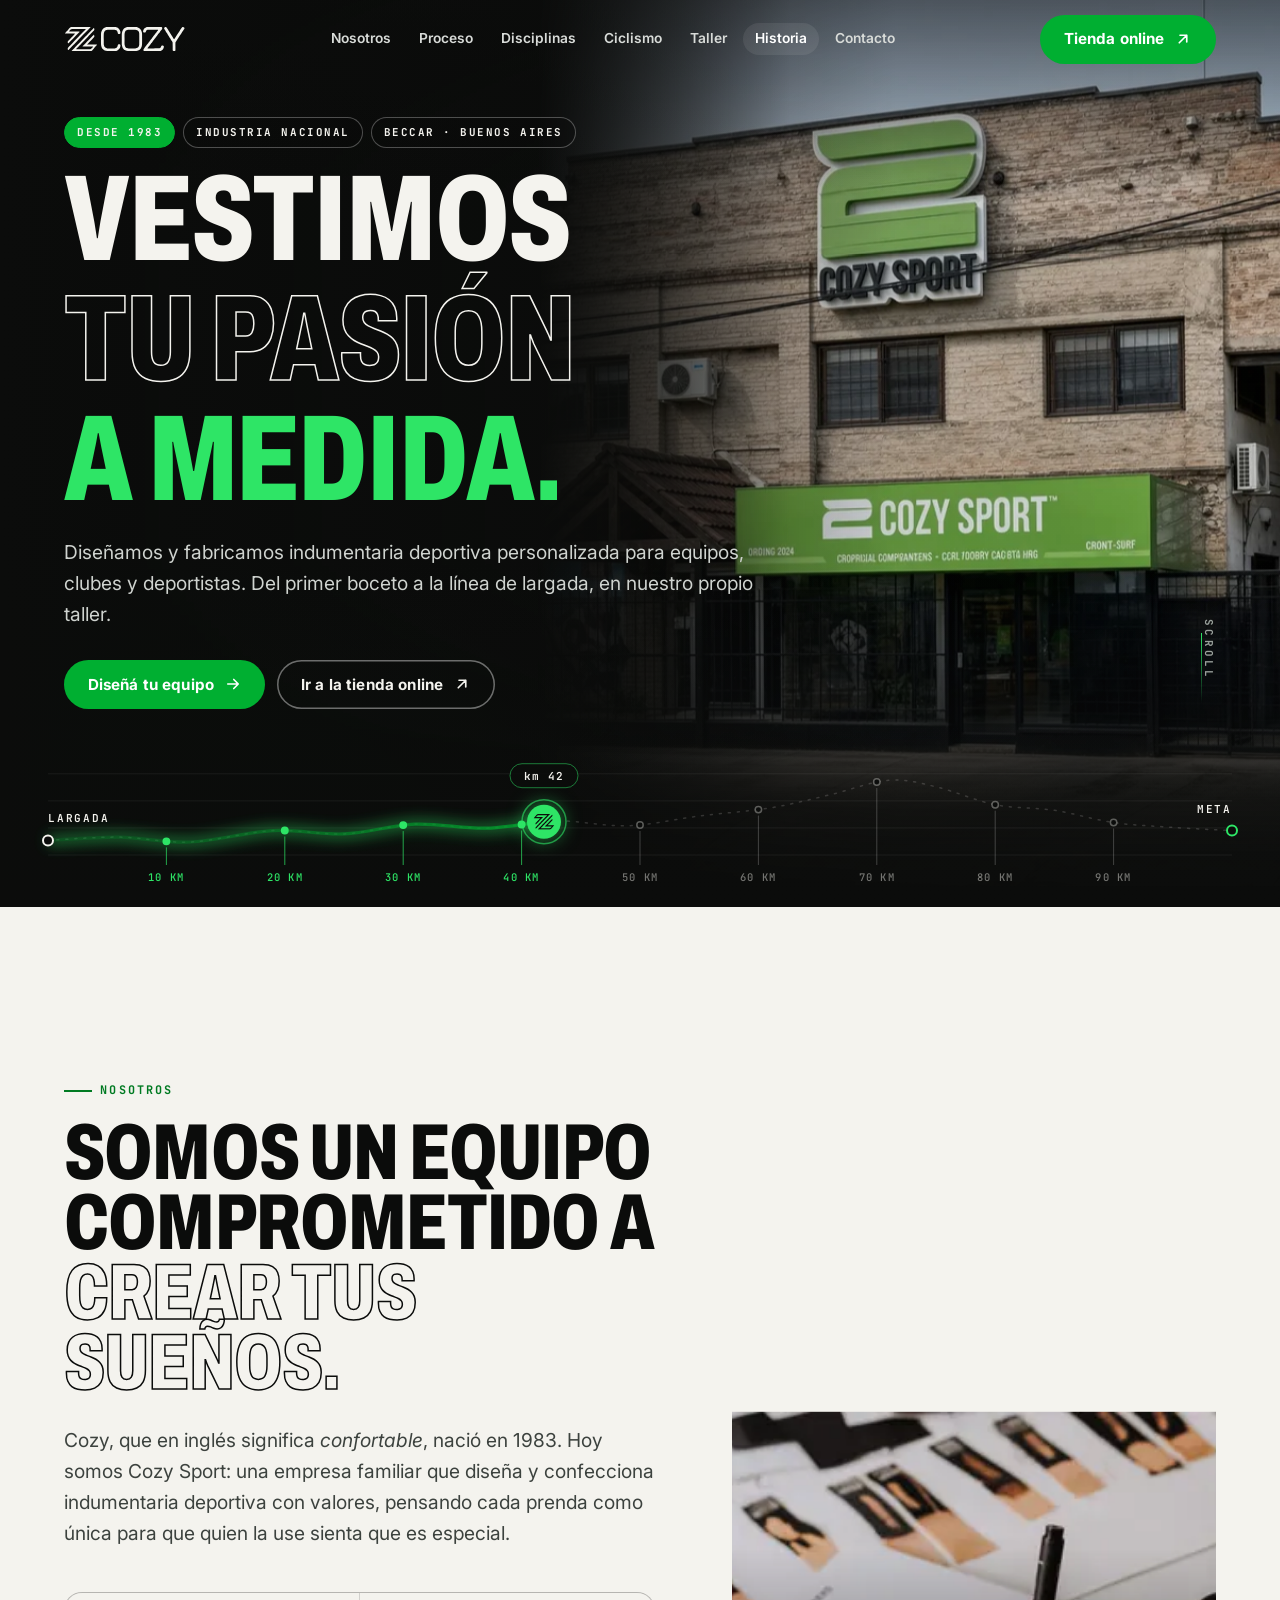
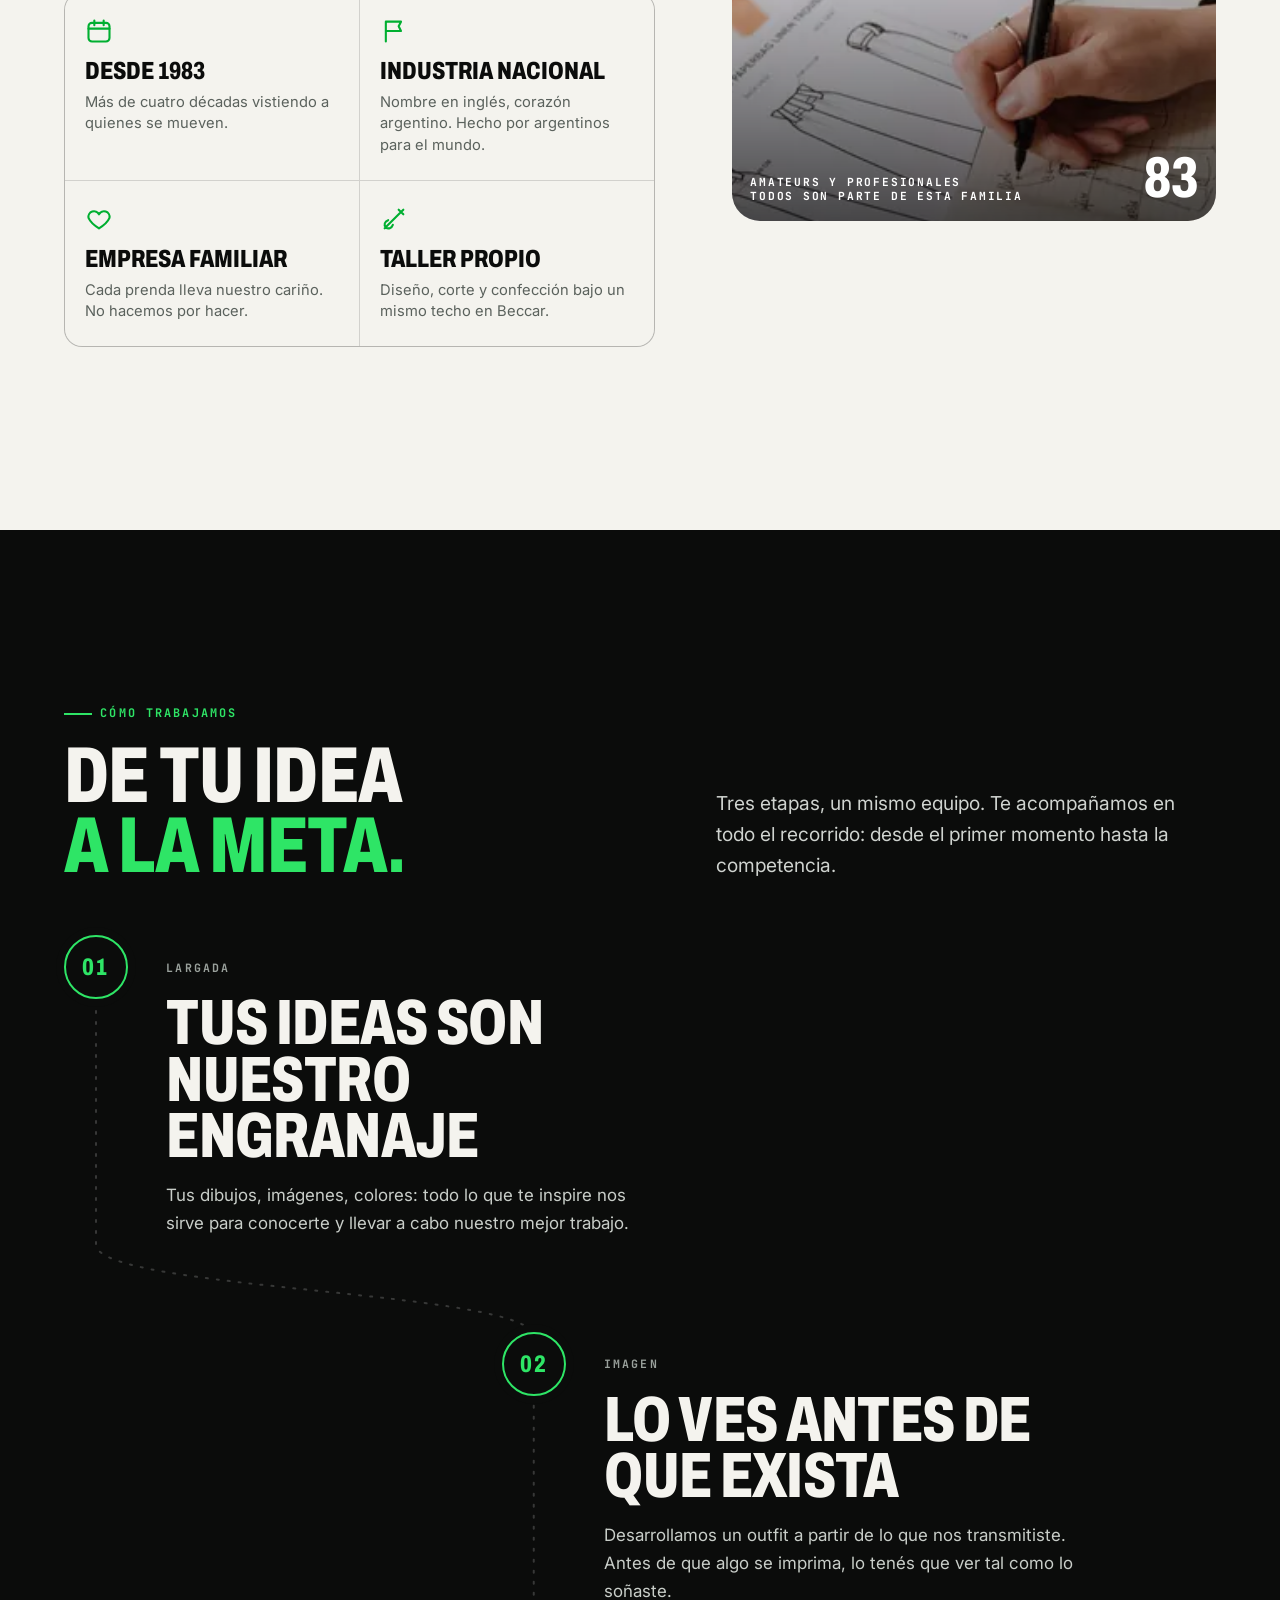
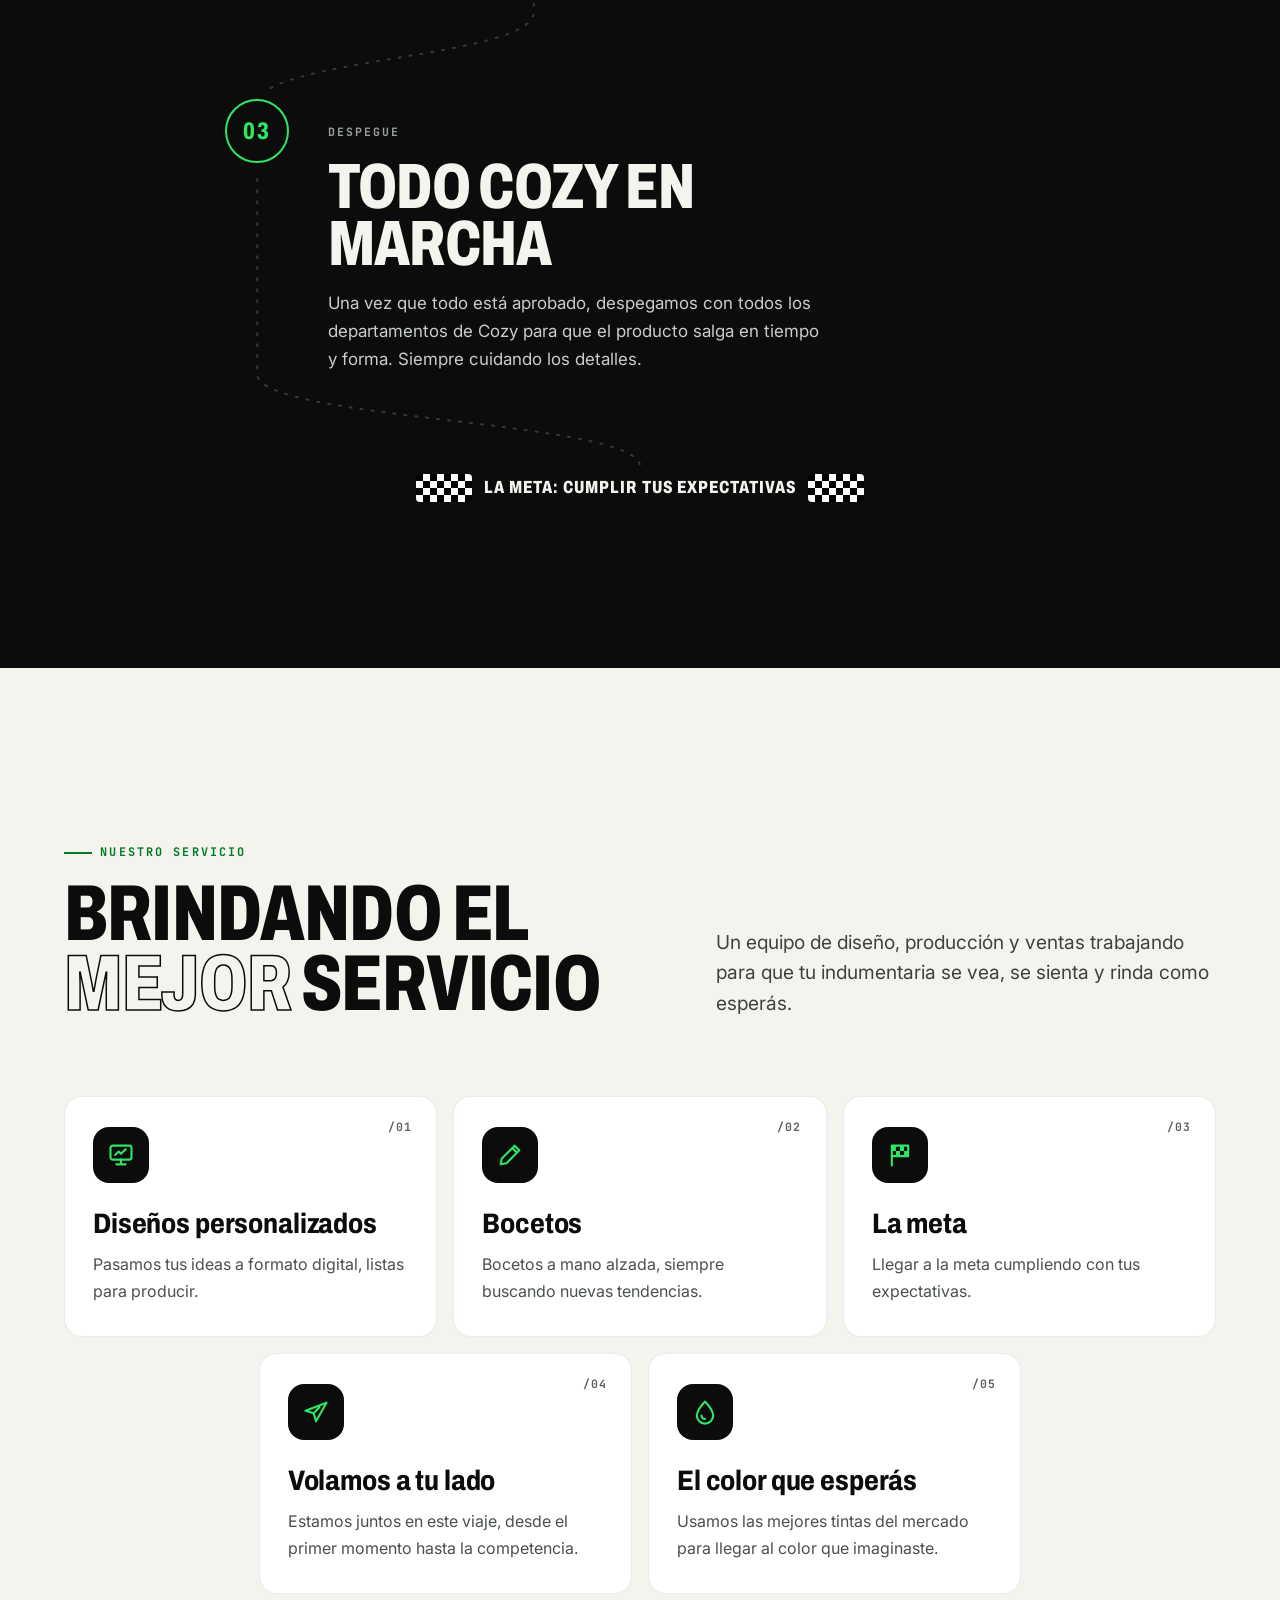
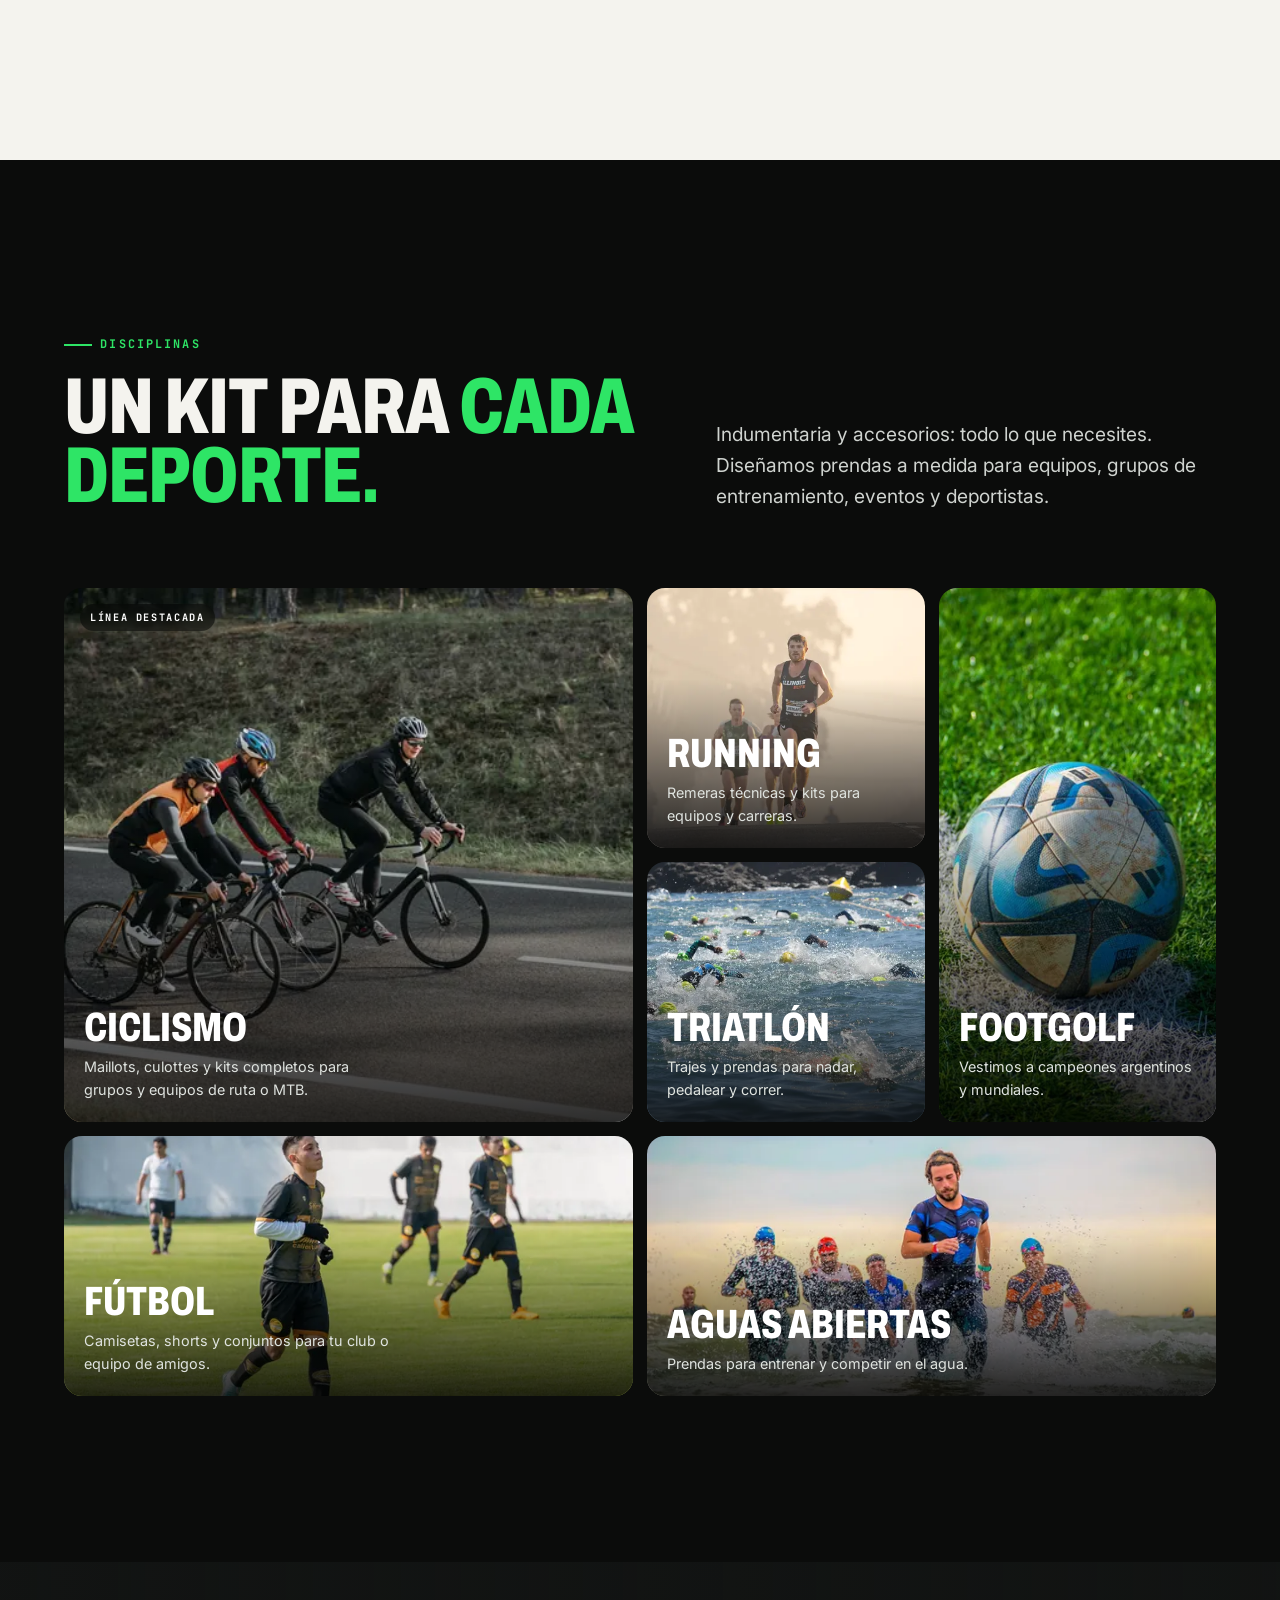
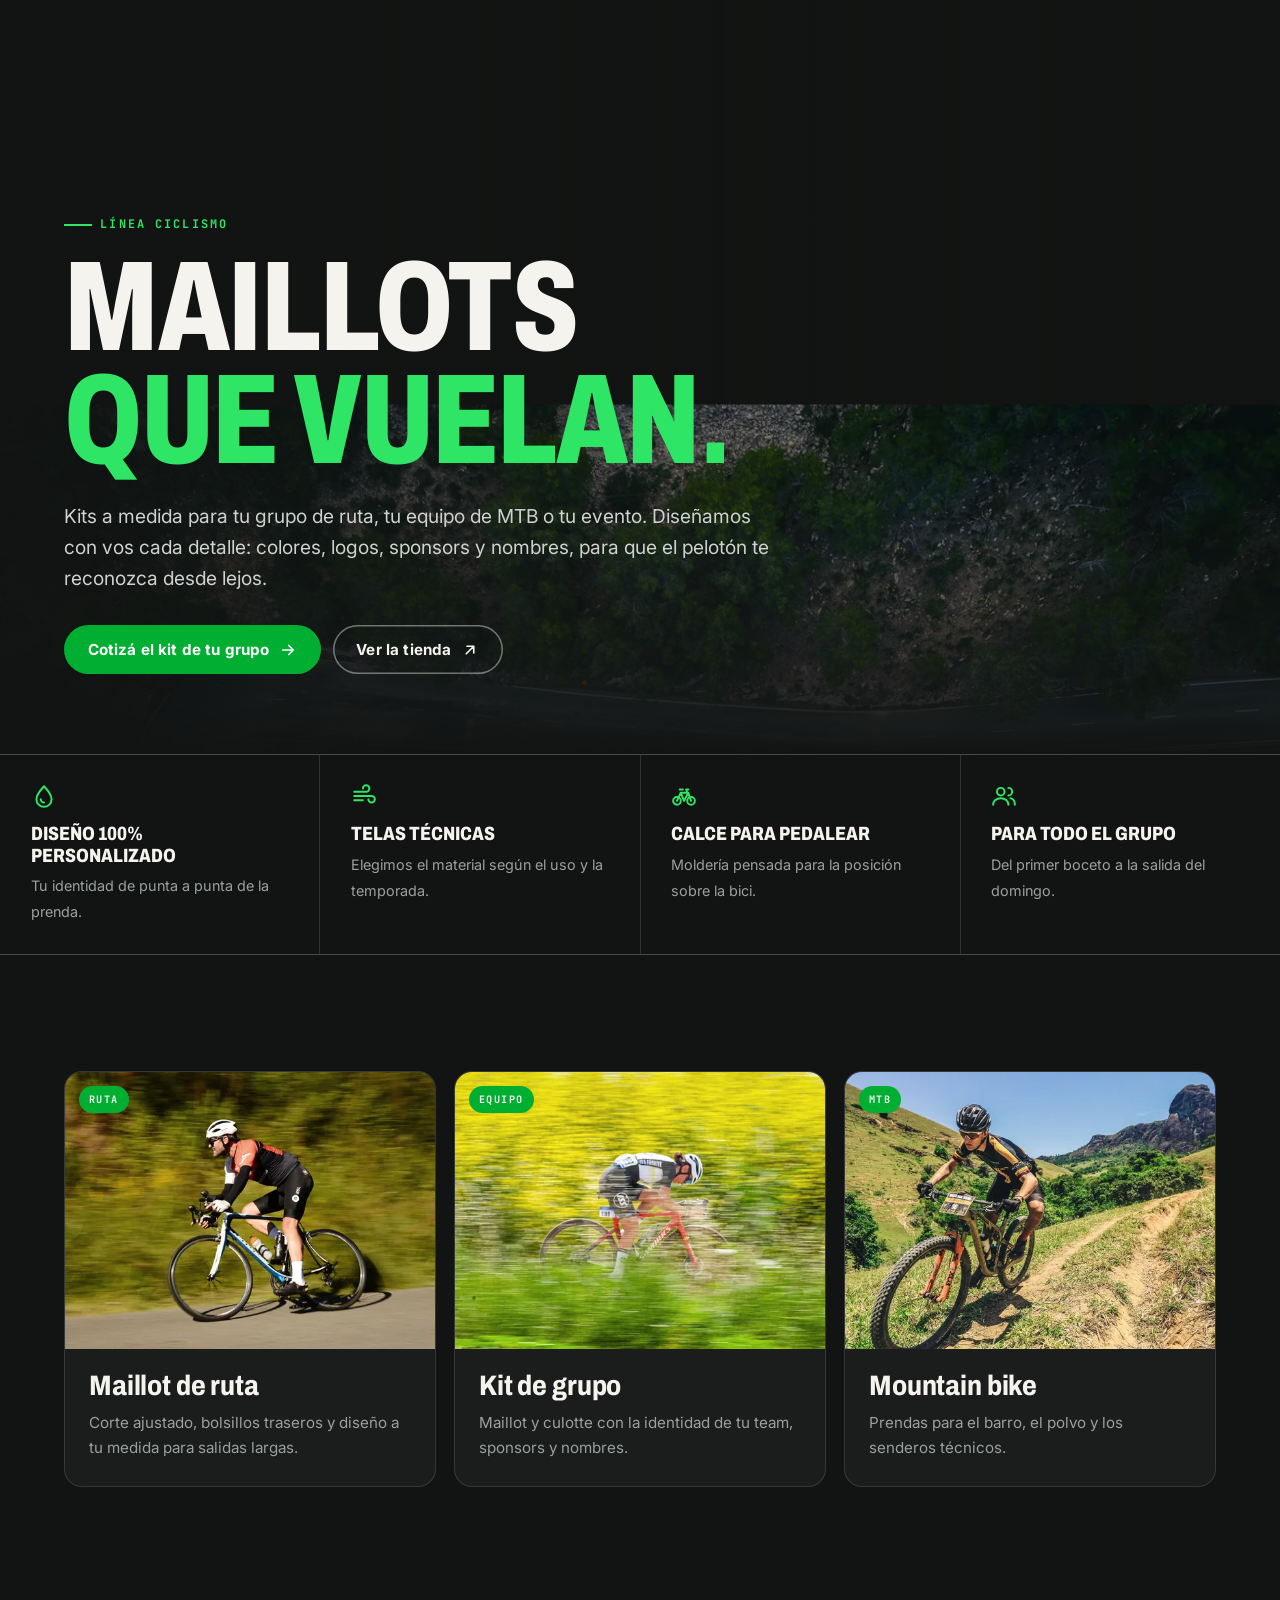
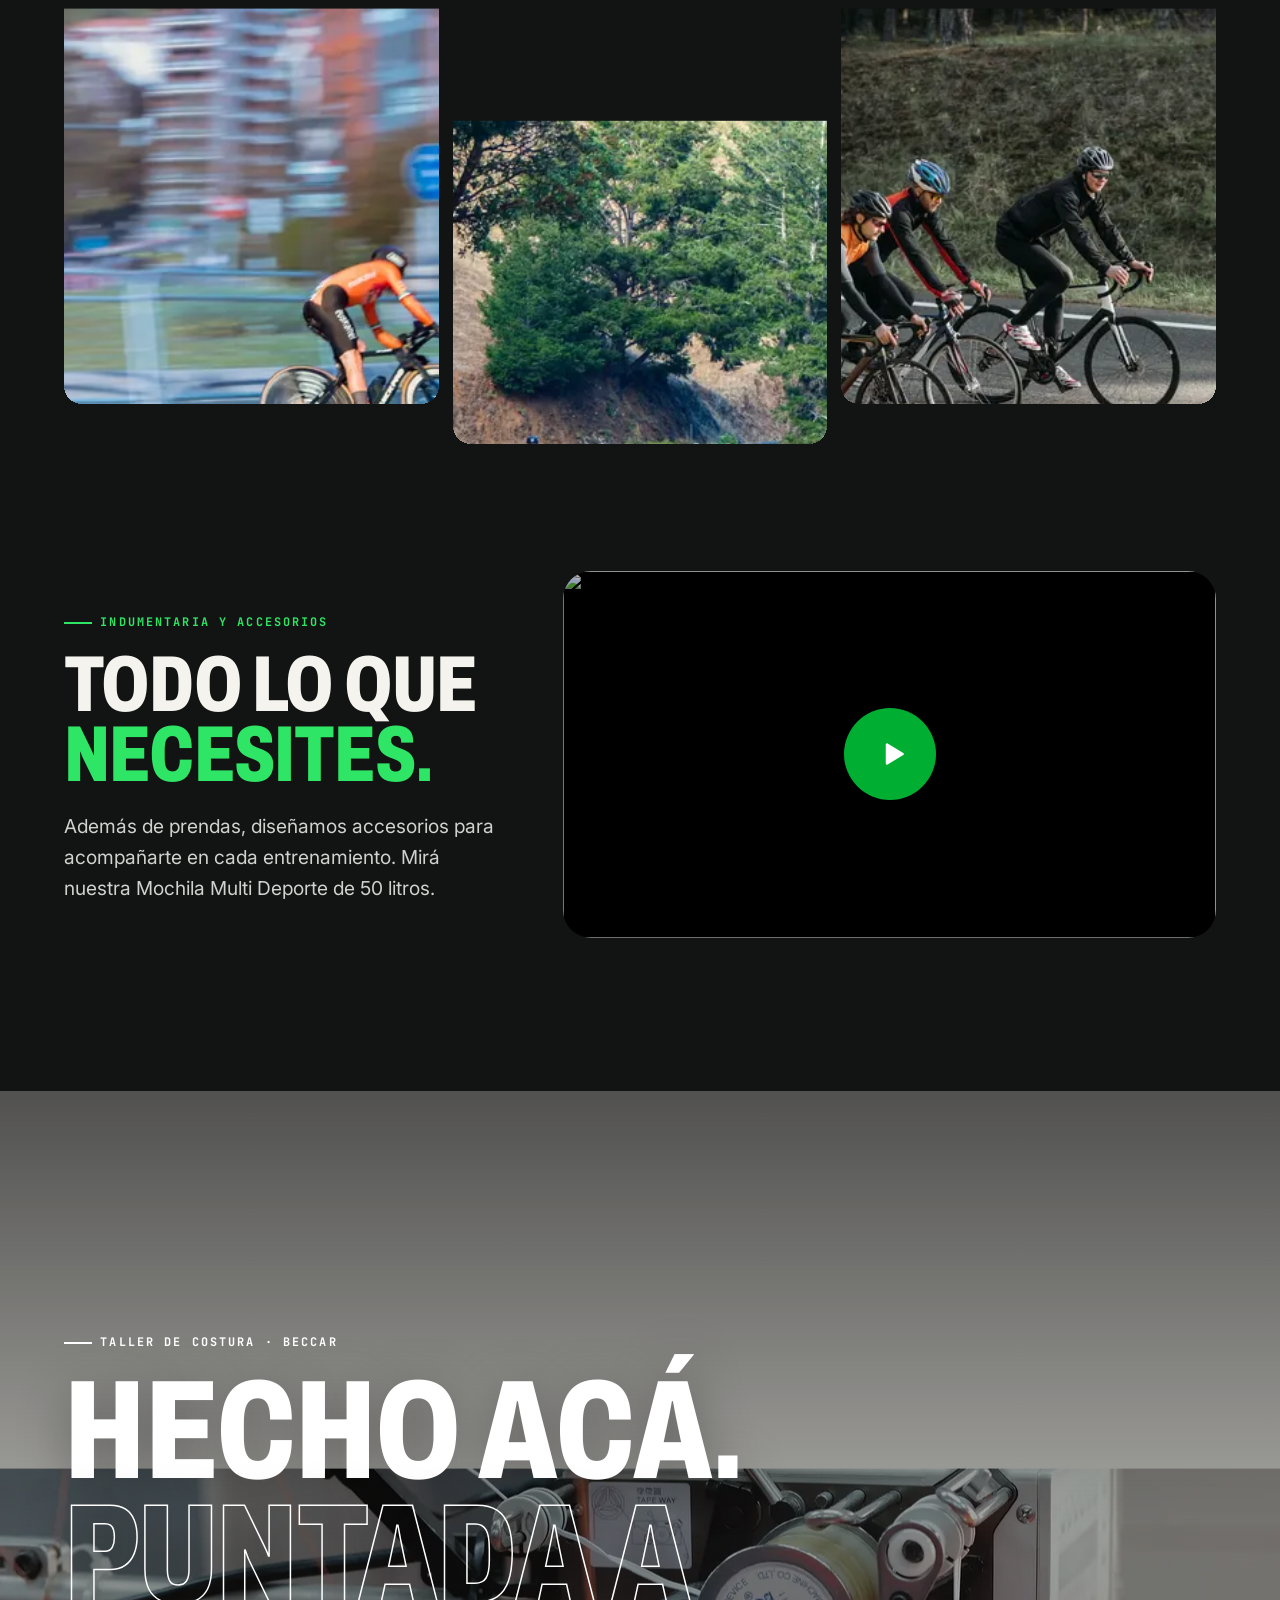
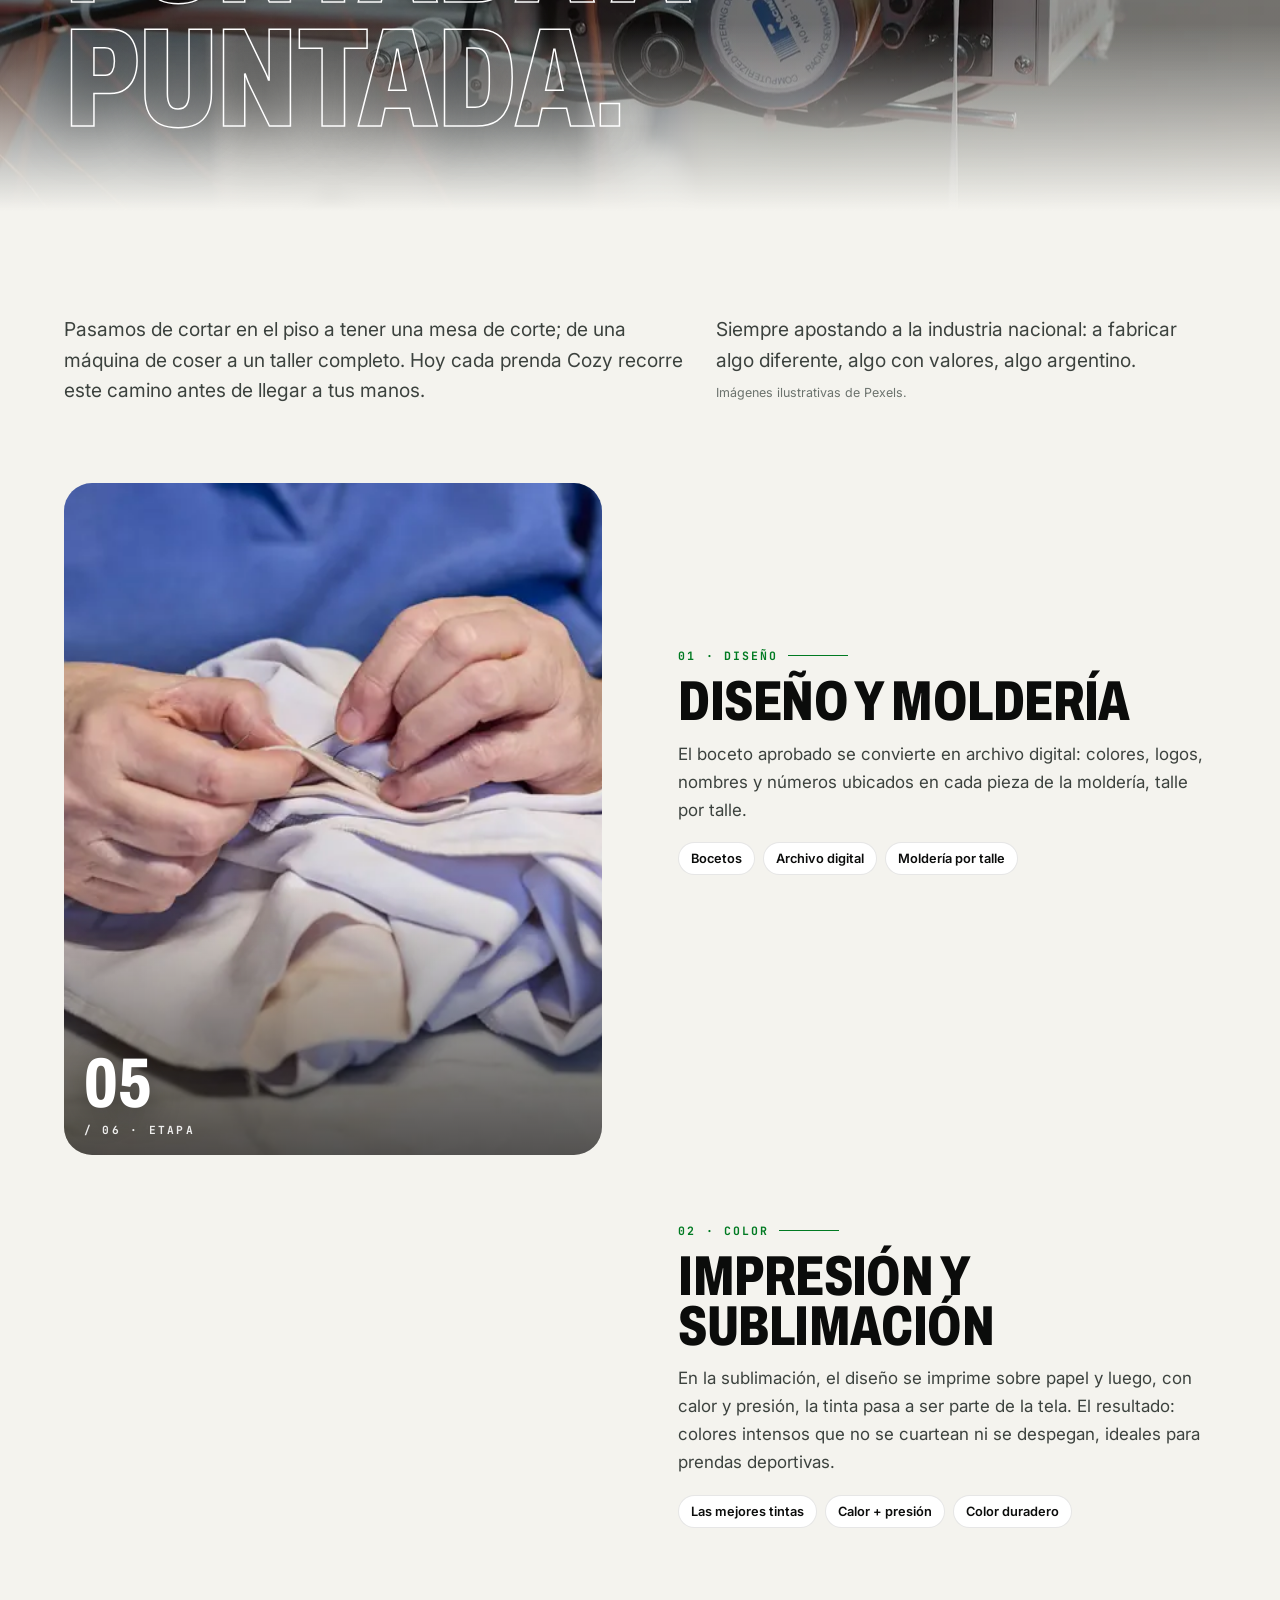
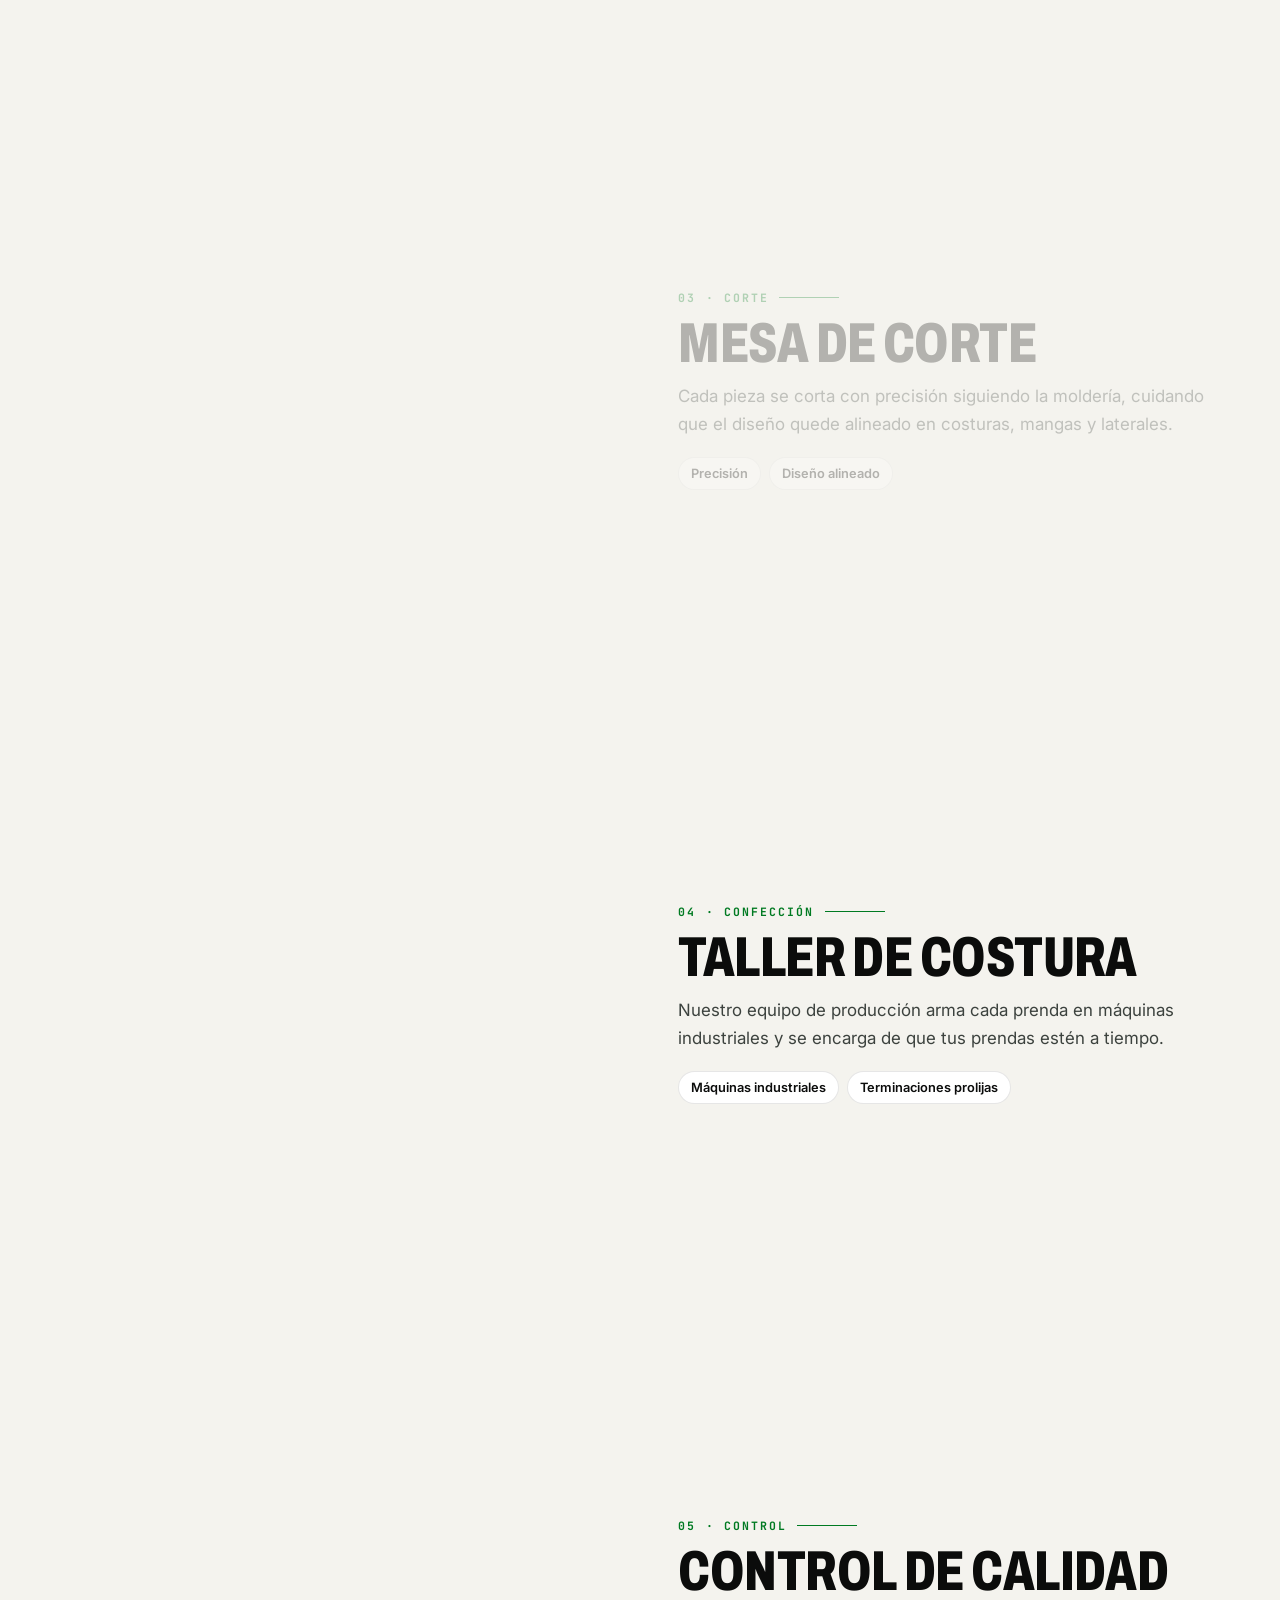
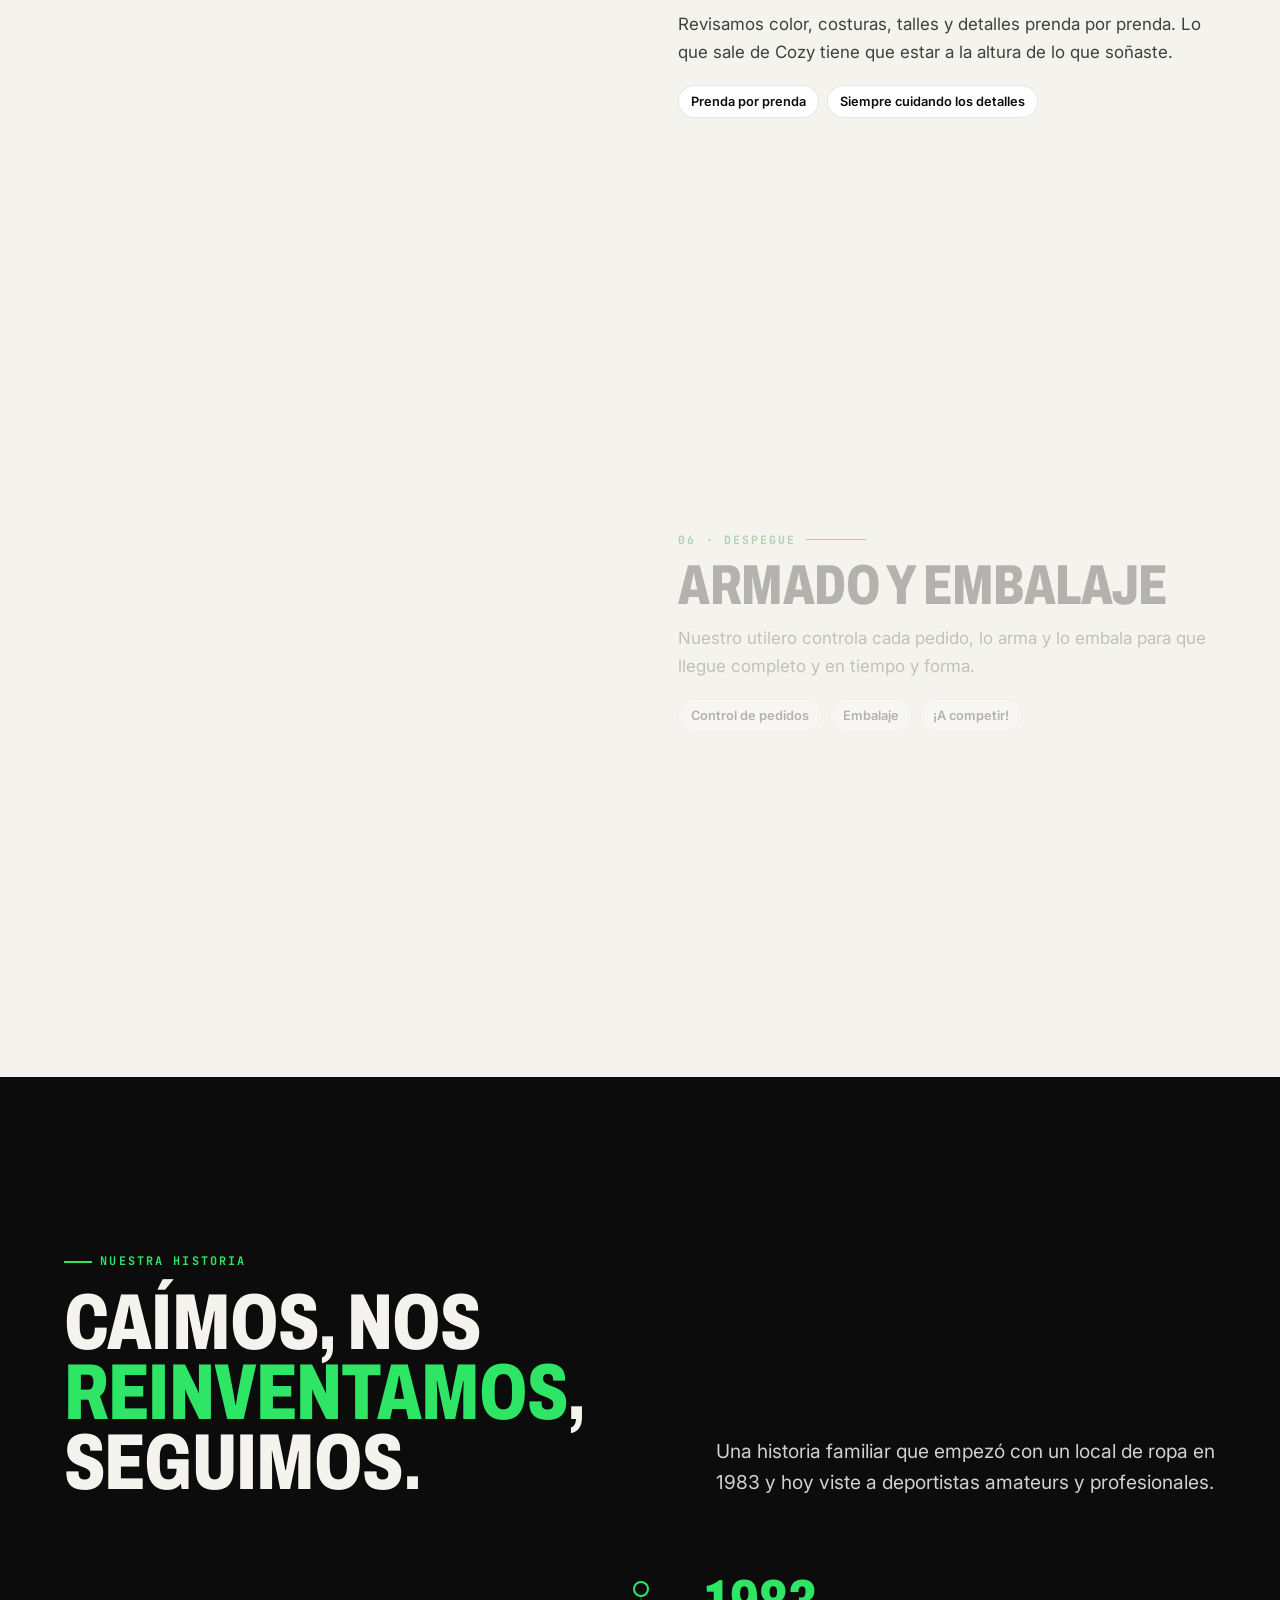
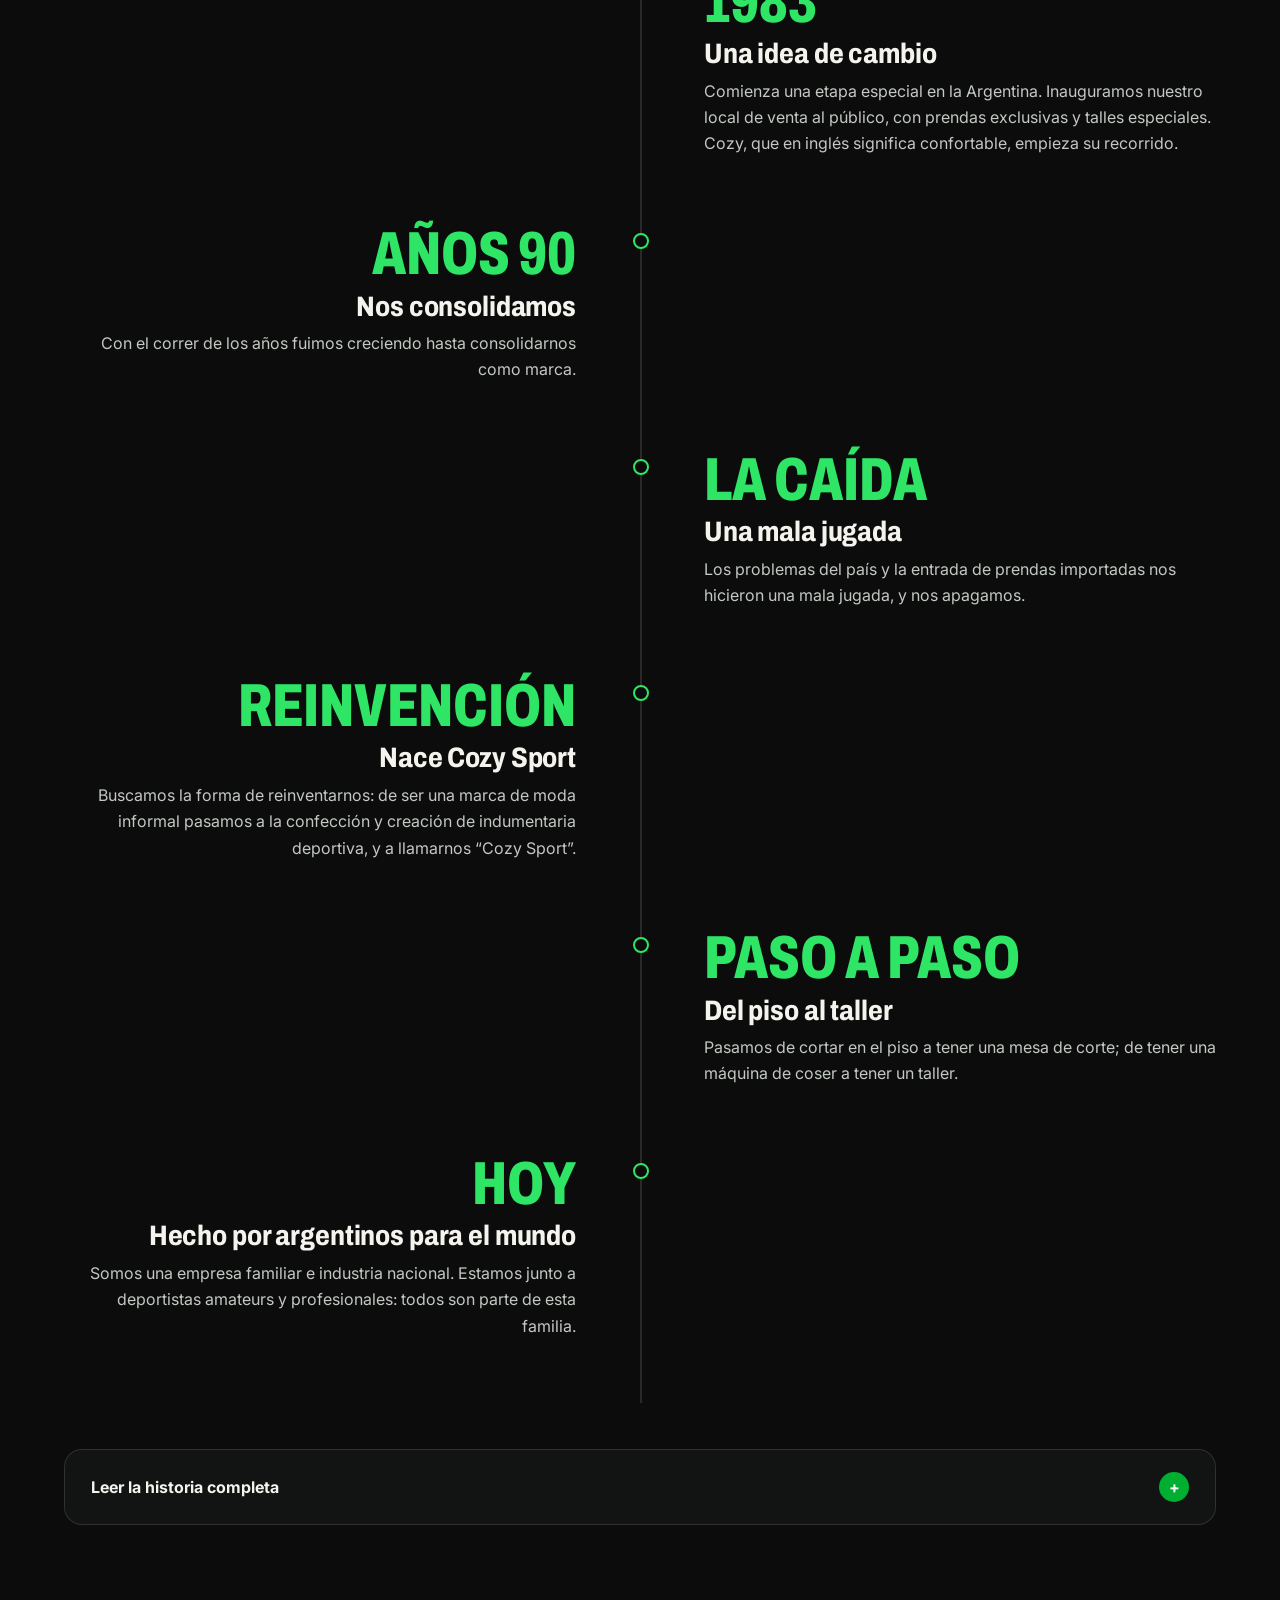
==== index.html @ 82f75a6c "Contacto: main site uses named sales advisors (Yesi, Moni, Cami, Cintia, Maca); remove contacto-nomb" ====
<!doctype html>
<html lang="es-AR">
<head>
<meta charset="utf-8">
<meta name="viewport" content="width=device-width,initial-scale=1,viewport-fit=cover">
<title>Cozy Sport · Indumentaria deportiva personalizada · Hecho en Argentina desde 1983</title>
<meta name="description" content="Cozy Sport diseña y fabrica indumentaria deportiva personalizada para equipos y deportistas: ciclismo, running, triatlón, fútbol y footgolf. Taller propio en Beccar, Buenos Aires. Industria nacional desde 1983.">
<meta name="theme-color" content="#0b0c0b">
<meta property="og:type" content="website">
<meta property="og:title" content="Cozy Sport · Indumentaria deportiva personalizada">
<meta property="og:description" content="Del boceto a la competencia. Diseño y confección de indumentaria deportiva a medida en Beccar, Buenos Aires, desde 1983.">
<meta property="og:image" content="assets/img/og-image.jpg">
<meta property="og:image:width" content="1200">
<meta property="og:image:height" content="630">
<meta name="twitter:card" content="summary_large_image">
<meta property="og:locale" content="es_AR">
<link rel="icon" href="favicon.ico" sizes="48x48">
<link rel="icon" href="assets/img/favicon.svg" type="image/svg+xml">
<link rel="apple-touch-icon" href="assets/img/apple-icon.png">
<link rel="preconnect" href="https://fonts.googleapis.com">
<link rel="preconnect" href="https://fonts.gstatic.com" crossorigin>
<link href="https://fonts.googleapis.com/css2?family=Archivo:wdth,wght@62..125,400..900&family=Inter:wght@400;500;600;700&family=JetBrains+Mono:wght@700&display=swap" rel="stylesheet">
<link rel="preload" as="image" type="image/webp" href="assets/img/fachada-1280.webp" imagesrcset="assets/img/fachada-640.webp 640w, assets/img/fachada-1280.webp 1280w, assets/img/fachada-1728.webp 1728w" imagesizes="(min-width:1000px) 62vw, 100vw">
<link rel="stylesheet" href="assets/css/styles.css?v=2f710f5fe6">
<script type="application/ld+json">
{"@context":"https://schema.org","@type":"ClothingStore","name":"Cozy Sport SA","description":"Indumentaria deportiva personalizada. Industria nacional desde 1983.","foundingDate":"1983","email":"info@cozysport.com","telephone":["+54 11 4723-3355","+54 11 4723-2255","+54 11 4723-3373"],"url":"https://cozysport.com/","address":{"@type":"PostalAddress","streetAddress":"Uruguay 3442","addressLocality":"Beccar","addressRegion":"Buenos Aires","postalCode":"1643","addressCountry":"AR"},"sameAs":["https://instagram.com/cozysport","https://www.facebook.com/cozysport","https://twitter.com/cozysport","https://www.youtube.com/channel/UCqqrq2bQ2Q-Dgik3gxvm1Yw","https://tiendacozy.com/"]}
</script>
</head>
<body>
<a class="skip" href="#main">Saltar al contenido</a>

<svg width="0" height="0" style="position:absolute" aria-hidden="true">
 <defs>
  <symbol id="i-wordmark" viewBox="20 15 3310 710" overflow="visible"><path fill-rule="evenodd" d="M231,699C225,696 226,693 233,688C236,686 249,672 264,657C278,643 297,622 307,613C317,603 336,583 350,569C391,525 435,480 509,404C570,340 633,276 667,240C681,225 714,191 739,165C765,139 795,108 806,96C827,75 830,72 834,72C841,72 849,92 849,109C849,120 848,124 842,134C837,142 834,144 751,230C717,265 683,300 676,308C669,315 654,330 644,341C604,383 572,416 510,480C475,517 439,553 432,560C425,568 405,588 389,604C373,621 359,636 358,638C354,642 354,647 357,649C358,650 414,650 540,650C747,649 732,650 751,641C770,632 784,621 799,603C808,593 810,589 810,584C810,580 809,578 805,577C803,577 741,577 668,577C595,577 533,577 531,577C529,576 528,575 527,573C525,567 526,565 575,517C635,456 669,421 728,360C805,281 826,260 830,258C835,256 838,258 843,268C848,278 849,284 849,293C849,309 845,316 814,347C791,371 728,436 690,476C678,488 665,501 661,506C651,515 650,517 655,521L657,523L787,523L916,523L919,526C923,530 921,533 913,542C909,545 902,552 898,557C876,582 843,620 837,627C808,663 800,671 788,681C778,690 767,696 756,699C747,701 235,702 231,699ZM1202,700C1153,698 1106,677 1078,645C1050,613 1035,571 1031,510C1030,490 1030,251 1031,234C1032,217 1036,190 1038,182C1043,158 1054,132 1066,114C1077,97 1099,77 1114,70C1117,68 1121,66 1123,64C1125,63 1130,61 1134,60C1137,58 1144,56 1147,54C1151,52 1157,50 1161,50C1165,49 1174,47 1180,45C1200,40 1210,40 1306,40C1402,40 1409,40 1430,45C1438,47 1446,49 1449,50C1452,51 1458,53 1462,54C1465,56 1471,58 1474,59C1480,61 1494,69 1502,75C1523,91 1543,119 1551,144C1553,149 1555,156 1556,159C1559,167 1561,188 1561,202C1562,219 1556,227 1541,232C1519,240 1497,230 1489,210C1489,207 1486,198 1484,189C1481,170 1479,164 1473,155C1459,132 1439,122 1396,117C1388,117 1223,117 1214,117C1192,120 1169,125 1158,131C1135,143 1121,163 1114,191C1106,226 1106,229 1106,387C1107,529 1106,520 1113,548C1117,565 1121,575 1127,584C1137,600 1157,615 1171,618C1175,619 1182,621 1186,622C1203,628 1202,628 1306,628C1411,628 1410,628 1425,622C1430,621 1436,619 1439,618C1449,616 1464,604 1472,591C1478,582 1481,573 1485,553C1489,535 1492,527 1499,520C1506,513 1513,510 1527,511C1550,511 1561,521 1561,542C1561,558 1558,580 1555,588C1554,592 1551,599 1550,604C1549,608 1547,613 1546,615C1545,616 1542,621 1540,625C1524,658 1489,684 1448,695C1425,700 1430,700 1314,700C1255,701 1205,701 1202,700ZM1765,700C1713,696 1664,671 1639,636C1617,607 1607,577 1600,528C1599,516 1599,499 1598,382C1598,294 1598,245 1599,234C1603,179 1615,139 1638,108C1649,94 1668,77 1681,71C1684,69 1688,67 1691,65C1693,63 1698,61 1700,60C1703,60 1709,57 1714,55C1719,53 1726,50 1730,50C1735,49 1743,47 1750,45C1769,40 1778,40 1874,40C1969,40 1978,40 1999,45C2006,47 2015,49 2019,50C2023,50 2030,52 2034,54C2038,56 2044,59 2047,60C2070,67 2100,90 2116,114C2129,133 2143,166 2146,186C2147,191 2148,199 2149,206C2153,229 2153,238 2153,382C2152,477 2152,521 2151,526C2151,529 2149,540 2147,550C2145,564 2143,572 2140,582C2117,650 2070,688 1996,699C1987,701 1781,701 1765,700ZM2211,700C2205,699 2202,698 2197,692C2190,685 2189,679 2189,667C2190,658 2190,657 2194,648C2200,637 2206,630 2213,621C2218,614 2232,596 2256,564C2264,554 2273,542 2277,536C2282,531 2292,518 2300,507C2309,496 2317,485 2318,484C2326,474 2380,403 2393,385C2402,374 2413,359 2417,353C2428,339 2453,306 2476,276C2496,250 2511,230 2532,202C2540,192 2549,180 2552,176C2556,172 2561,165 2564,161C2567,157 2573,149 2578,144C2592,126 2591,127 2591,123C2591,119 2590,118 2588,117C2586,117 2540,117 2447,117L2308,118L2300,120C2279,127 2265,139 2260,155C2253,174 2244,188 2234,193C2228,196 2204,195 2198,192C2192,189 2185,182 2182,177C2172,158 2193,105 2220,79C2234,67 2256,53 2270,50C2272,49 2279,47 2284,45C2302,39 2298,40 2496,40L2676,40L2682,42C2688,45 2696,53 2699,59C2701,63 2701,66 2702,74C2703,93 2701,96 2662,148C2653,159 2644,171 2640,176C2633,185 2621,201 2605,222C2594,236 2589,242 2580,254C2577,258 2570,267 2565,274C2559,281 2552,290 2550,293C2547,297 2542,304 2537,310C2533,316 2525,326 2519,334C2513,342 2505,352 2501,358C2497,364 2486,378 2477,390C2468,401 2450,425 2437,442C2424,459 2410,477 2406,482C2402,488 2394,498 2389,504C2384,511 2374,523 2368,532C2355,549 2342,565 2323,590C2316,600 2308,610 2305,613C2300,620 2299,623 2302,626L2304,628L2462,628C2613,627 2621,627 2626,626C2637,622 2649,615 2654,610C2660,605 2667,592 2670,583C2672,575 2674,571 2679,564C2687,553 2696,550 2713,550C2730,551 2739,556 2745,569C2749,577 2749,584 2746,595C2744,600 2742,606 2742,610C2740,618 2730,638 2723,647C2703,677 2668,697 2631,700C2620,701 2217,701 2211,700ZM3012,701C3012,700 3010,700 3008,700C3003,699 2995,692 2992,686C2988,679 2988,673 2988,569C2988,454 2989,464 2979,449C2976,444 2972,438 2970,434C2967,430 2960,419 2954,409C2948,399 2940,387 2938,383C2935,379 2931,372 2928,368C2926,365 2922,357 2919,352C2915,348 2911,340 2908,336C2905,331 2899,321 2894,312C2888,304 2879,290 2874,280C2868,271 2860,258 2856,252C2852,246 2847,238 2844,234C2842,230 2835,219 2829,209C2822,199 2811,181 2803,169C2796,157 2786,141 2781,133C2776,126 2770,116 2768,112C2749,82 2750,66 2772,49C2782,42 2787,40 2796,40C2811,40 2819,48 2845,91C2848,96 2854,106 2858,112C2862,118 2867,126 2868,129C2870,132 2875,140 2879,146C2883,152 2888,160 2890,164C2892,167 2897,175 2901,182C2906,189 2912,198 2915,203C2917,208 2922,215 2925,220C2928,225 2933,232 2935,236C2937,239 2942,247 2945,252C2948,256 2955,267 2960,276C2966,285 2971,294 2973,296C2979,306 2986,317 2990,324C2992,327 2997,336 3002,344C3007,351 3012,360 3014,363C3023,380 3028,380 3038,363C3040,360 3046,351 3051,343C3056,335 3067,319 3074,307C3082,296 3092,280 3096,274C3101,267 3112,249 3122,234C3132,220 3148,194 3160,177C3192,128 3215,93 3225,78C3250,38 3262,32 3286,48C3306,62 3310,67 3310,79C3310,88 3309,92 3299,105C3295,110 3289,118 3286,123C3282,129 3278,135 3276,138C3274,141 3268,150 3262,159C3256,168 3247,181 3243,188C3238,196 3227,213 3219,226C3210,239 3199,257 3194,264C3166,307 3146,336 3136,352C3126,368 3112,390 3097,413C3080,440 3067,459 3065,463C3064,466 3063,471 3063,567C3063,622 3063,671 3063,675C3062,686 3057,694 3048,698C3045,700 3043,700 3029,701C3020,701 3013,701 3012,701ZM133,671C130,670 129,666 125,655C119,638 119,629 126,616C131,604 122,614 260,471C324,406 353,375 389,338C439,285 584,135 602,118C615,105 618,99 614,96C613,94 597,94 432,94L252,95L239,97C211,103 189,118 168,144C159,156 157,161 161,166L164,168L302,168C431,168 439,168 441,170C443,172 444,176 442,179C441,181 427,196 409,214C365,258 330,294 291,334C273,353 245,382 229,398C213,414 187,441 171,457C141,487 139,488 134,486C128,483 121,464 121,451C121,435 125,429 159,394C174,378 209,342 237,313C265,284 295,254 303,246C317,232 318,231 318,228C318,225 317,224 316,223C314,222 276,222 183,222C37,222 46,222 46,216C46,213 47,211 55,204C65,194 81,178 101,154C107,147 117,135 124,128C130,120 138,110 143,104C177,64 190,53 216,43C227,39 226,40 487,40L738,40L741,42C746,45 745,47 732,61C675,120 569,229 498,302C452,350 400,404 351,456C328,479 305,503 208,602C180,631 154,658 150,662C142,671 138,673 133,671ZM1970,627C1977,627 1986,625 1990,624C1994,623 2002,621 2008,619C2030,613 2051,597 2061,576C2067,564 2073,539 2075,520C2077,499 2076,223 2074,212C2069,188 2063,170 2055,159C2037,134 2010,122 1965,117C1956,117 1790,117 1782,117C1770,119 1762,120 1749,124C1719,131 1702,145 1689,170C1684,181 1683,183 1680,201C1673,233 1674,229 1674,372C1674,514 1673,509 1680,542C1685,569 1692,585 1707,599C1715,607 1730,616 1738,618C1742,618 1750,621 1756,623C1765,625 1772,626 1779,627C1794,628 1954,628 1970,627Z"/></symbol>
  <symbol id="i-z" viewBox="50 100 412 312"><path transform="translate(51.20 101.74) scale(0.126186)" fill-rule="evenodd" d="M 792 26 C 791 27, 786 27, 758 27 C 729 27, 724 27, 723 29 C 722 30, 719 30, 710 30 C 700 30, 697 30, 696 32 C 695 33, 693 33, 686 33 C 678 33, 676 33, 675 35 C 674 36, 672 36, 668 36 C 663 36, 661 36, 660 38 C 659 38, 657 39, 654 39 C 651 39, 649 40, 648 41 C 647 41, 645 42, 642 42 C 639 42, 637 43, 636 44 C 635 44, 633 45, 632 45 C 630 45, 628 46, 627 47 C 626 47, 624 48, 623 48 C 621 48, 619 49, 618 50 C 617 50, 615 51, 614 51 C 612 51, 610 52, 609 53 C 608 53, 607 54, 606 54 C 605 54, 604 55, 603 56 C 602 56, 601 57, 600 57 C 599 57, 598 58, 597 59 C 596 59, 595 60, 594 60 C 593 60, 592 61, 591 62 C 590 62, 589 63, 588 63 C 587 63, 586 64, 585 65 C 584 65, 583 66, 582 66 C 581 66, 580 67, 579 68 C 578 68, 577 69, 576 69 C 575 69, 574 70, 573 71 C 572 71, 571 72, 570 72 C 569 72, 567 73, 566 75 C 564 77, 562 78, 561 78 C 560 78, 558 79, 557 81 C 555 83, 553 84, 552 84 C 551 84, 549 85, 548 87 C 546 89, 544 90, 543 90 C 542 90, 539 93, 536 96 C 532 99, 529 102, 528 102 C 527 102, 522 106, 518 111 C 513 116, 508 120, 507 120 C 505 120, 462 163, 462 165 C 462 166, 455 173, 447 182 C 439 190, 432 197, 432 198 C 432 199, 427 204, 422 210 C 416 216, 411 221, 411 222 C 411 223, 408 227, 404 231 C 399 235, 396 239, 396 240 C 396 241, 392 246, 387 251 C 382 255, 378 260, 378 261 C 378 262, 375 266, 371 270 C 366 274, 363 278, 363 279 C 363 280, 360 284, 356 288 C 351 292, 348 296, 348 297 C 348 298, 345 302, 341 306 C 336 310, 333 314, 333 315 C 333 316, 330 320, 326 324 C 321 328, 318 332, 318 333 C 318 334, 315 338, 311 342 C 306 346, 303 350, 303 351 C 303 352, 299 357, 294 362 C 289 366, 285 371, 285 372 C 285 373, 282 377, 278 381 C 273 385, 270 389, 270 390 C 270 391, 267 395, 263 399 C 258 403, 255 407, 255 408 C 255 409, 250 414, 245 420 C 239 426, 234 431, 234 432 C 234 433, 229 438, 224 444 C 218 450, 213 455, 213 456 C 213 457, 208 462, 203 468 C 197 474, 192 479, 192 480 C 192 481, 187 486, 182 492 C 176 498, 171 503, 171 504 C 171 505, 166 510, 161 516 C 155 522, 150 527, 150 528 C 150 529, 145 534, 140 540 C 134 546, 129 551, 129 552 C 129 553, 124 558, 119 564 C 113 570, 108 575, 108 576 C 108 577, 103 583, 96 590 C 89 596, 84 602, 84 603 C 84 604, 79 609, 74 615 C 68 621, 63 626, 63 627 C 63 628, 58 633, 53 639 C 47 645, 42 650, 42 651 C 42 652, 38 657, 33 662 C 27 668, 24 671, 24 673 C 25 674, 25 675, 537 675 C 819 675, 1050 675, 1050 676 C 1050 676, 1036 691, 1019 708 C 1001 725, 987 740, 987 741 C 987 742, 964 765, 936 794 C 908 822, 885 845, 885 846 C 885 847, 861 871, 833 900 C 804 929, 780 953, 780 954 C 780 955, 757 978, 729 1007 C 701 1035, 678 1058, 678 1059 C 678 1060, 654 1084, 626 1113 C 597 1142, 573 1166, 573 1167 C 573 1168, 549 1192, 521 1221 C 492 1250, 468 1274, 468 1275 C 468 1276, 445 1299, 417 1328 C 389 1356, 366 1379, 366 1380 C 366 1381, 357 1391, 345 1403 C 333 1414, 324 1424, 324 1425 C 324 1426, 323 1427, 323 1428 C 322 1428, 321 1429, 321 1431 C 321 1432, 320 1433, 320 1434 C 319 1434, 318 1435, 318 1436 C 318 1438, 317 1439, 317 1440 C 316 1441, 315 1443, 315 1445 C 315 1446, 314 1448, 314 1449 C 313 1450, 312 1452, 312 1454 C 312 1455, 311 1457, 311 1458 C 310 1459, 309 1461, 309 1464 C 309 1467, 308 1469, 308 1470 C 306 1471, 306 1474, 306 1484 C 306 1493, 306 1496, 305 1497 C 303 1498, 303 1500, 303 1506 C 303 1512, 303 1514, 305 1515 C 306 1516, 306 1519, 306 1529 C 306 1538, 306 1541, 308 1542 C 309 1543, 309 1545, 309 1550 C 309 1554, 309 1556, 311 1557 C 311 1558, 312 1560, 312 1563 C 312 1566, 313 1568, 314 1569 C 314 1570, 315 1572, 315 1574 C 315 1575, 316 1577, 317 1578 C 317 1579, 318 1581, 318 1583 C 318 1584, 319 1586, 320 1587 C 320 1588, 321 1590, 321 1592 C 321 1593, 322 1595, 323 1596 C 323 1597, 324 1598, 324 1600 C 324 1601, 325 1602, 326 1602 C 326 1603, 327 1604, 327 1605 C 327 1607, 328 1608, 329 1608 C 329 1609, 330 1610, 330 1611 C 330 1613, 331 1614, 332 1614 C 332 1615, 333 1616, 333 1617 C 333 1619, 334 1620, 335 1620 C 335 1621, 336 1622, 336 1623 C 336 1625, 337 1626, 338 1626 C 338 1627, 339 1628, 339 1629 C 339 1631, 340 1632, 341 1632 C 341 1633, 342 1634, 342 1635 C 342 1636, 343 1638, 345 1640 C 347 1641, 348 1643, 348 1645 C 348 1646, 349 1647, 349 1647 C 350 1648, 351 1649, 351 1650 C 352 1656, 355 1654, 392 1616 C 412 1596, 429 1579, 429 1578 C 429 1577, 465 1541, 509 1497 C 552 1453, 588 1417, 588 1416 C 588 1415, 624 1379, 668 1335 C 711 1291, 747 1255, 747 1254 C 747 1253, 783 1217, 827 1173 C 870 1129, 906 1093, 906 1092 C 906 1091, 942 1055, 986 1011 C 1029 967, 1065 931, 1065 930 C 1065 929, 1100 893, 1143 851 C 1186 808, 1221 772, 1221 771 C 1221 770, 1257 734, 1301 690 C 1344 646, 1380 610, 1380 609 C 1380 608, 1406 581, 1439 549 C 1482 506, 1497 490, 1497 489 C 1497 487, 1496 486, 957 486 L 418 486 417 483 C 417 482, 417 481, 418 480 C 419 480, 420 479, 420 476 C 420 473, 421 472, 423 470 C 425 468, 426 466, 426 465 C 426 464, 427 463, 428 462 C 428 462, 429 461, 429 459 C 429 458, 430 457, 431 456 C 431 456, 432 455, 432 453 C 432 452, 433 451, 434 450 C 434 450, 435 449, 435 448 C 435 446, 436 444, 438 443 C 440 441, 441 439, 441 438 C 441 437, 442 436, 443 435 C 443 435, 444 434, 444 433 C 444 431, 445 429, 447 428 C 449 426, 450 424, 450 423 C 450 422, 451 420, 453 419 C 455 417, 456 415, 456 414 C 456 413, 458 410, 461 408 C 463 406, 465 403, 465 402 C 465 401, 466 399, 468 398 C 470 396, 471 394, 471 393 C 471 392, 474 389, 477 386 C 480 382, 483 379, 483 378 C 483 377, 488 372, 494 366 C 499 360, 504 355, 504 354 C 504 352, 526 330, 528 330 C 529 330, 534 325, 540 320 C 546 314, 551 309, 552 309 C 553 309, 556 306, 560 303 C 563 300, 566 297, 567 297 C 568 297, 570 296, 572 294 C 573 292, 575 291, 576 291 C 577 291, 579 290, 581 288 C 582 286, 584 285, 585 285 C 586 285, 588 284, 590 282 C 591 280, 593 279, 594 279 C 595 279, 597 278, 599 276 C 600 274, 602 273, 603 273 C 604 273, 605 272, 606 272 C 607 271, 608 270, 609 270 C 610 270, 612 269, 614 267 C 615 265, 617 264, 618 264 C 619 264, 620 263, 621 263 C 622 262, 623 261, 624 261 C 625 261, 626 260, 627 260 C 628 259, 629 258, 630 258 C 631 258, 632 257, 633 257 C 634 256, 635 255, 636 255 C 637 255, 638 254, 639 254 C 640 253, 641 252, 642 252 C 643 252, 644 251, 645 251 C 646 250, 648 249, 650 249 C 651 249, 653 248, 654 248 C 655 247, 656 246, 657 246 C 658 246, 659 245, 660 245 C 661 244, 663 243, 665 243 C 666 243, 668 242, 669 242 C 670 241, 671 240, 672 240 C 673 240, 674 239, 675 239 C 676 238, 678 237, 680 237 C 681 237, 683 236, 684 236 C 685 235, 687 234, 689 234 C 690 234, 692 233, 693 233 C 694 232, 696 231, 699 231 C 702 231, 704 230, 705 230 C 706 229, 708 228, 711 228 C 714 228, 716 227, 717 227 C 718 226, 720 225, 723 225 C 726 225, 728 224, 729 224 C 730 222, 732 222, 738 222 C 744 222, 746 222, 747 221 C 748 219, 750 219, 758 219 C 765 219, 767 219, 768 218 C 769 216, 773 216, 791 216 C 808 216, 812 216, 813 215 C 814 213, 2130 212, 2130 214 C 2130 214, 2126 219, 2121 224 C 2116 228, 2112 233, 2112 234 C 2112 235, 2092 255, 2069 279 C 2045 303, 2025 323, 2025 324 C 2025 325, 2006 344, 1983 368 C 1960 391, 1941 410, 1941 411 C 1941 412, 1922 431, 1899 455 C 1876 478, 1857 497, 1857 498 C 1857 499, 1837 519, 1814 543 C 1790 567, 1770 587, 1770 588 C 1770 589, 1751 608, 1728 632 C 1705 655, 1686 674, 1686 675 C 1686 676, 1666 696, 1643 720 C 1619 744, 1599 764, 1599 765 C 1599 766, 1580 785, 1557 809 C 1534 832, 1515 851, 1515 852 C 1515 853, 1495 873, 1472 897 C 1448 921, 1428 941, 1428 942 C 1428 943, 1409 962, 1386 986 C 1363 1009, 1344 1028, 1344 1029 C 1344 1030, 1324 1050, 1301 1074 C 1277 1098, 1257 1118, 1257 1119 C 1257 1120, 1238 1139, 1215 1163 C 1192 1186, 1173 1205, 1173 1206 C 1173 1207, 1153 1227, 1130 1251 C 1106 1275, 1086 1295, 1086 1296 C 1086 1297, 1067 1316, 1044 1340 C 1021 1363, 1002 1382, 1002 1383 C 1002 1384, 983 1403, 960 1427 C 937 1450, 918 1469, 918 1470 C 918 1471, 898 1491, 875 1515 C 851 1539, 831 1559, 831 1560 C 831 1561, 812 1580, 789 1604 C 766 1627, 747 1646, 747 1647 C 747 1648, 727 1668, 704 1692 C 680 1716, 660 1736, 660 1737 C 660 1738, 641 1757, 618 1781 C 595 1804, 576 1823, 576 1824 C 576 1825, 556 1845, 533 1869 C 509 1893, 489 1913, 489 1914 C 489 1915, 470 1934, 447 1958 C 424 1981, 405 2000, 405 2001 C 405 2002, 391 2017, 374 2034 C 356 2051, 342 2066, 342 2067 C 342 2068, 340 2071, 338 2073 C 335 2075, 333 2078, 333 2079 C 333 2080, 332 2082, 330 2084 C 328 2085, 327 2087, 327 2088 C 327 2089, 326 2091, 324 2093 C 322 2094, 321 2096, 321 2097 C 321 2098, 320 2099, 320 2100 C 319 2101, 318 2103, 318 2105 C 318 2107, 317 2108, 317 2109 C 316 2109, 315 2110, 315 2111 C 315 2113, 314 2114, 314 2115 C 313 2116, 312 2118, 312 2120 C 312 2121, 311 2123, 311 2124 C 310 2125, 309 2127, 309 2130 C 309 2133, 308 2135, 308 2136 C 306 2137, 306 2139, 306 2144 C 306 2148, 306 2150, 305 2151 C 303 2152, 303 2156, 303 2177 C 303 2197, 303 2201, 305 2202 C 306 2203, 306 2205, 306 2211 C 306 2217, 306 2219, 308 2220 C 308 2221, 309 2223, 309 2226 C 309 2229, 310 2231, 311 2232 C 311 2233, 312 2235, 312 2238 C 312 2241, 313 2243, 314 2244 C 314 2245, 315 2247, 315 2249 C 315 2250, 316 2252, 317 2253 C 317 2254, 318 2255, 318 2257 C 318 2258, 319 2259, 320 2259 C 320 2260, 321 2261, 321 2263 C 321 2265, 322 2267, 323 2268 C 323 2269, 324 2270, 324 2272 C 324 2273, 325 2274, 326 2274 C 326 2275, 327 2276, 327 2278 C 327 2280, 328 2282, 329 2283 C 329 2284, 330 2285, 330 2287 C 330 2288, 331 2289, 332 2289 C 332 2290, 333 2291, 333 2292 C 333 2293, 334 2295, 336 2297 C 338 2298, 339 2300, 339 2302 C 339 2303, 340 2304, 341 2304 C 341 2305, 342 2306, 342 2307 C 342 2309, 343 2310, 344 2310 C 344 2311, 345 2312, 345 2313 C 345 2315, 352 2322, 354 2322 C 356 2322, 381 2297, 381 2295 C 381 2294, 401 2273, 426 2249 C 451 2224, 471 2203, 471 2202 C 471 2201, 492 2180, 518 2154 C 543 2128, 564 2107, 564 2106 C 564 2105, 584 2084, 609 2060 C 634 2035, 654 2014, 654 2013 C 654 2012, 675 1991, 701 1965 C 726 1939, 747 1918, 747 1917 C 747 1916, 767 1895, 792 1871 C 817 1846, 837 1825, 837 1824 C 837 1823, 857 1802, 882 1778 C 907 1753, 927 1732, 927 1731 C 927 1730, 948 1709, 974 1683 C 999 1657, 1020 1636, 1020 1635 C 1020 1634, 1040 1613, 1065 1589 C 1090 1564, 1110 1543, 1110 1542 C 1110 1541, 1131 1520, 1157 1494 C 1182 1468, 1203 1447, 1203 1446 C 1203 1445, 1223 1424, 1248 1400 C 1273 1375, 1293 1354, 1293 1353 C 1293 1352, 1314 1331, 1340 1305 C 1365 1279, 1386 1258, 1386 1257 C 1386 1256, 1406 1235, 1431 1211 C 1456 1186, 1476 1165, 1476 1164 C 1476 1163, 1496 1142, 1521 1118 C 1546 1093, 1566 1072, 1566 1071 C 1566 1070, 1587 1049, 1613 1023 C 1638 997, 1659 976, 1659 975 C 1659 974, 1679 953, 1704 929 C 1729 904, 1749 883, 1749 882 C 1749 881, 1770 860, 1796 834 C 1821 808, 1842 787, 1842 786 C 1842 785, 1862 764, 1887 740 C 1912 715, 1932 694, 1932 693 C 1932 692, 1953 671, 1979 645 C 2004 619, 2025 598, 2025 597 C 2025 596, 2045 575, 2070 551 C 2095 526, 2115 505, 2115 504 C 2115 503, 2135 482, 2160 458 C 2185 433, 2205 412, 2205 411 C 2205 410, 2226 389, 2252 363 C 2277 337, 2298 316, 2298 315 C 2298 314, 2318 293, 2343 269 C 2368 244, 2388 223, 2388 222 C 2388 221, 2409 200, 2435 174 C 2460 148, 2481 127, 2481 126 C 2481 125, 2501 104, 2526 80 C 2555 50, 2571 34, 2571 33 C 2571 31, 2572 30, 2574 29 C 2576 27, 2577 26, 2577 25 C 2577 23, 794 23, 792 26 M 2870 143 C 2861 153, 2853 161, 2853 162 C 2853 163, 2833 184, 2808 209 C 2783 233, 2763 254, 2763 255 C 2763 256, 2743 277, 2718 302 C 2693 326, 2673 347, 2673 348 C 2673 349, 2652 370, 2627 396 C 2601 422, 2580 443, 2580 444 C 2580 445, 2560 466, 2535 491 C 2510 515, 2490 536, 2490 537 C 2490 538, 2469 559, 2444 585 C 2418 611, 2397 632, 2397 633 C 2397 634, 2377 655, 2352 680 C 2327 704, 2307 725, 2307 726 C 2307 727, 2286 748, 2261 774 C 2235 800, 2214 821, 2214 822 C 2214 823, 2194 844, 2169 869 C 2144 893, 2124 914, 2124 915 C 2124 916, 2104 937, 2079 962 C 2054 986, 2034 1007, 2034 1008 C 2034 1009, 2013 1030, 1988 1056 C 1962 1082, 1941 1103, 1941 1104 C 1941 1105, 1921 1126, 1896 1151 C 1871 1175, 1851 1196, 1851 1197 C 1851 1198, 1830 1219, 1805 1245 C 1779 1271, 1758 1292, 1758 1293 C 1758 1294, 1738 1315, 1713 1340 C 1688 1364, 1668 1385, 1668 1386 C 1668 1387, 1647 1408, 1622 1434 C 1596 1460, 1575 1481, 1575 1482 C 1575 1483, 1555 1504, 1530 1529 C 1505 1553, 1485 1574, 1485 1575 C 1485 1576, 1465 1597, 1440 1622 C 1415 1646, 1395 1667, 1395 1668 C 1395 1669, 1374 1690, 1349 1716 C 1323 1742, 1302 1763, 1302 1764 C 1302 1765, 1282 1786, 1257 1811 C 1232 1835, 1212 1856, 1212 1857 C 1212 1858, 1191 1879, 1166 1905 C 1140 1931, 1119 1952, 1119 1953 C 1119 1954, 1099 1975, 1074 2000 C 1049 2024, 1029 2045, 1029 2046 C 1029 2047, 1008 2068, 983 2094 C 957 2120, 936 2141, 936 2142 C 936 2143, 916 2164, 891 2189 C 866 2213, 846 2234, 846 2235 C 846 2236, 825 2257, 800 2283 C 774 2309, 753 2330, 753 2331 C 753 2332, 734 2351, 711 2375 C 680 2405, 669 2417, 669 2419 C 670 2420, 670 2421, 1591 2421 C 2409 2421, 2513 2421, 2514 2420 C 2515 2418, 2518 2418, 2529 2418 C 2540 2418, 2543 2418, 2544 2417 C 2545 2415, 2547 2415, 2555 2415 C 2562 2415, 2564 2415, 2565 2414 C 2566 2412, 2568 2412, 2573 2412 C 2577 2412, 2579 2412, 2580 2411 C 2581 2409, 2583 2409, 2588 2409 C 2592 2409, 2594 2409, 2595 2408 C 2596 2407, 2598 2406, 2600 2406 C 2601 2406, 2603 2405, 2604 2405 C 2605 2404, 2607 2403, 2610 2403 C 2613 2403, 2615 2402, 2616 2402 C 2617 2401, 2619 2400, 2621 2400 C 2622 2400, 2624 2399, 2625 2399 C 2626 2398, 2627 2397, 2628 2397 C 2629 2397, 2630 2396, 2631 2396 C 2632 2395, 2634 2394, 2636 2394 C 2637 2394, 2639 2393, 2640 2393 C 2641 2392, 2642 2391, 2643 2391 C 2644 2391, 2645 2390, 2646 2390 C 2647 2389, 2648 2388, 2649 2388 C 2650 2388, 2651 2387, 2652 2387 C 2653 2386, 2654 2385, 2655 2385 C 2656 2385, 2657 2384, 2658 2384 C 2659 2383, 2660 2382, 2661 2382 C 2662 2382, 2663 2381, 2664 2381 C 2665 2380, 2666 2379, 2667 2379 C 2668 2379, 2670 2378, 2672 2376 C 2673 2374, 2675 2373, 2676 2373 C 2677 2373, 2678 2372, 2679 2372 C 2680 2371, 2681 2370, 2682 2370 C 2683 2370, 2685 2369, 2687 2367 C 2688 2365, 2690 2364, 2691 2364 C 2692 2364, 2695 2362, 2697 2360 C 2699 2357, 2702 2355, 2703 2355 C 2704 2355, 2707 2353, 2709 2351 C 2711 2348, 2714 2346, 2715 2346 C 2716 2346, 2721 2341, 2727 2336 C 2733 2330, 2738 2325, 2739 2325 C 2741 2325, 2778 2288, 2778 2286 C 2778 2285, 2785 2278, 2793 2270 C 2801 2261, 2808 2254, 2808 2253 C 2808 2252, 2813 2247, 2819 2241 C 2824 2235, 2829 2230, 2829 2229 C 2829 2228, 2833 2223, 2838 2219 C 2843 2214, 2847 2209, 2847 2208 C 2847 2207, 2850 2203, 2855 2199 C 2859 2195, 2862 2191, 2862 2190 C 2862 2189, 2866 2184, 2871 2180 C 2876 2175, 2880 2170, 2880 2169 C 2880 2168, 2883 2164, 2888 2160 C 2892 2156, 2895 2152, 2895 2151 C 2895 2150, 2898 2146, 2903 2142 C 2907 2138, 2910 2134, 2910 2133 C 2910 2132, 2913 2128, 2918 2124 C 2922 2120, 2925 2116, 2925 2115 C 2925 2114, 2928 2110, 2933 2106 C 2937 2102, 2940 2098, 2940 2097 C 2940 2096, 2943 2092, 2948 2088 C 2952 2084, 2955 2080, 2955 2079 C 2955 2078, 2958 2074, 2963 2070 C 2967 2066, 2970 2062, 2970 2061 C 2970 2060, 2974 2055, 2979 2051 C 2984 2046, 2988 2041, 2988 2040 C 2988 2039, 2992 2034, 2997 2030 C 3002 2025, 3006 2020, 3006 2019 C 3006 2018, 3011 2013, 3017 2007 C 3022 2001, 3027 1996, 3027 1995 C 3027 1994, 3032 1989, 3038 1983 C 3043 1977, 3048 1972, 3048 1971 C 3048 1970, 3053 1964, 3060 1958 C 3067 1951, 3072 1945, 3072 1944 C 3072 1943, 3077 1938, 3083 1932 C 3088 1926, 3093 1921, 3093 1920 C 3093 1919, 3098 1914, 3104 1908 C 3109 1902, 3114 1897, 3114 1896 C 3114 1895, 3119 1890, 3125 1884 C 3130 1878, 3135 1873, 3135 1872 C 3135 1871, 3140 1866, 3146 1860 C 3151 1854, 3156 1849, 3156 1848 C 3156 1847, 3161 1842, 3167 1836 C 3172 1830, 3177 1825, 3177 1824 C 3177 1823, 3182 1818, 3188 1812 C 3193 1806, 3198 1801, 3198 1800 C 3198 1799, 3203 1794, 3209 1788 C 3214 1782, 3219 1777, 3219 1776 C 3219 1775, 3220 1774, 3221 1773 C 3221 1773, 3222 1772, 3222 1771 C 3222 1770, 3147 1770, 2709 1770 C 2427 1770, 2196 1770, 2196 1769 C 2196 1769, 2207 1758, 2220 1744 C 2233 1731, 2244 1720, 2244 1719 C 2244 1718, 2268 1694, 2297 1665 C 2325 1636, 2349 1612, 2349 1611 C 2349 1610, 2373 1586, 2402 1557 C 2430 1528, 2454 1504, 2454 1503 C 2454 1502, 2477 1479, 2505 1451 C 2533 1422, 2556 1399, 2556 1398 C 2556 1397, 2580 1373, 2609 1344 C 2637 1315, 2661 1291, 2661 1290 C 2661 1289, 2685 1265, 2714 1236 C 2742 1207, 2766 1183, 2766 1182 C 2766 1181, 2789 1158, 2817 1130 C 2845 1101, 2868 1078, 2868 1077 C 2868 1076, 2879 1064, 2894 1050 C 2908 1036, 2919 1024, 2919 1023 C 2919 1022, 2920 1021, 2921 1020 C 2921 1020, 2922 1019, 2922 1017 C 2922 1016, 2923 1015, 2924 1014 C 2924 1014, 2925 1013, 2925 1012 C 2925 1010, 2926 1009, 2927 1008 C 2927 1007, 2928 1005, 2928 1004 C 2928 1002, 2929 1000, 2930 999 C 2930 998, 2931 996, 2931 995 C 2931 993, 2932 991, 2933 990 C 2933 989, 2934 987, 2934 984 C 2934 981, 2935 979, 2936 978 C 2937 977, 2937 974, 2937 966 C 2937 958, 2937 955, 2939 954 C 2940 953, 2940 950, 2940 942 C 2940 934, 2940 931, 2939 930 C 2937 929, 2937 926, 2937 917 C 2937 907, 2937 904, 2936 903 C 2935 902, 2934 900, 2934 897 C 2934 894, 2933 892, 2933 891 C 2932 890, 2931 888, 2931 885 C 2931 882, 2930 880, 2930 879 C 2929 878, 2928 876, 2928 875 C 2928 873, 2927 871, 2927 870 C 2926 869, 2925 867, 2925 866 C 2925 864, 2924 862, 2924 861 C 2923 860, 2922 858, 2922 857 C 2922 855, 2921 853, 2921 852 C 2920 851, 2919 850, 2919 848 C 2919 847, 2918 846, 2918 846 C 2917 845, 2916 844, 2916 843 C 2916 841, 2915 840, 2915 840 C 2914 839, 2913 838, 2913 836 C 2913 834, 2912 832, 2912 831 C 2911 830, 2910 829, 2910 828 C 2910 827, 2909 825, 2907 824 C 2905 822, 2904 820, 2904 818 C 2904 817, 2903 816, 2903 816 C 2902 815, 2901 814, 2901 813 C 2901 811, 2900 810, 2900 810 C 2899 809, 2898 808, 2898 807 C 2898 806, 2897 804, 2895 803 C 2893 801, 2892 799, 2892 798 C 2891 792, 2888 794, 2843 839 C 2819 864, 2799 884, 2799 885 C 2799 886, 2763 922, 2720 966 C 2676 1010, 2640 1046, 2640 1047 C 2640 1048, 2605 1084, 2562 1127 C 2519 1169, 2484 1205, 2484 1206 C 2484 1207, 2448 1243, 2405 1287 C 2361 1331, 2325 1367, 2325 1368 C 2325 1369, 2289 1405, 2246 1449 C 2202 1493, 2166 1529, 2166 1530 C 2166 1531, 2130 1567, 2087 1611 C 2043 1655, 2007 1691, 2007 1692 C 2007 1693, 1971 1729, 1928 1773 C 1884 1817, 1848 1853, 1848 1854 C 1848 1855, 1825 1878, 1797 1906 C 1769 1935, 1746 1958, 1746 1958 C 1746 1959, 1990 1959, 2288 1959 C 2750 1959, 2829 1959, 2829 1960 C 2829 1961, 2828 1962, 2828 1962 C 2827 1963, 2826 1964, 2826 1965 C 2826 1966, 2825 1967, 2825 1968 C 2824 1968, 2823 1969, 2823 1971 C 2823 1972, 2822 1973, 2822 1974 C 2821 1974, 2820 1975, 2820 1977 C 2820 1978, 2819 1979, 2819 1980 C 2818 1980, 2817 1981, 2817 1983 C 2817 1984, 2816 1985, 2816 1986 C 2815 1986, 2814 1987, 2814 1989 C 2814 1990, 2813 1991, 2813 1992 C 2812 1992, 2811 1993, 2811 1995 C 2811 1996, 2810 1997, 2810 1998 C 2809 1998, 2808 1999, 2808 2000 C 2808 2002, 2807 2004, 2805 2006 C 2803 2007, 2802 2009, 2802 2010 C 2802 2011, 2801 2012, 2801 2013 C 2800 2013, 2799 2014, 2799 2015 C 2799 2017, 2798 2019, 2796 2021 C 2794 2022, 2793 2024, 2793 2025 C 2793 2026, 2792 2028, 2790 2030 C 2788 2031, 2787 2033, 2787 2034 C 2787 2035, 2785 2038, 2783 2040 C 2780 2042, 2778 2045, 2778 2046 C 2778 2047, 2776 2050, 2774 2052 C 2771 2054, 2769 2057, 2769 2058 C 2769 2059, 2766 2062, 2763 2066 C 2760 2069, 2757 2072, 2757 2073 C 2757 2074, 2752 2080, 2745 2087 C 2738 2093, 2733 2099, 2733 2100 C 2733 2102, 2720 2115, 2718 2115 C 2717 2115, 2712 2120, 2706 2126 C 2700 2131, 2695 2136, 2694 2136 C 2693 2136, 2690 2139, 2687 2142 C 2683 2145, 2680 2148, 2679 2148 C 2678 2148, 2675 2150, 2673 2153 C 2671 2155, 2668 2157, 2667 2157 C 2666 2157, 2664 2158, 2663 2160 C 2661 2162, 2659 2163, 2658 2163 C 2657 2163, 2655 2164, 2654 2166 C 2652 2168, 2650 2169, 2649 2169 C 2648 2169, 2646 2170, 2645 2172 C 2643 2174, 2641 2175, 2640 2175 C 2639 2175, 2638 2176, 2637 2177 C 2636 2177, 2635 2178, 2634 2178 C 2633 2178, 2632 2179, 2631 2180 C 2630 2180, 2629 2181, 2628 2181 C 2627 2181, 2625 2182, 2624 2184 C 2622 2186, 2620 2187, 2619 2187 C 2618 2187, 2617 2188, 2616 2189 C 2615 2189, 2614 2190, 2613 2190 C 2612 2190, 2611 2191, 2610 2192 C 2609 2192, 2607 2193, 2606 2193 C 2604 2193, 2602 2194, 2601 2195 C 2600 2195, 2599 2196, 2598 2196 C 2597 2196, 2596 2197, 2595 2198 C 2594 2198, 2593 2199, 2592 2199 C 2591 2199, 2590 2200, 2589 2201 C 2588 2201, 2587 2202, 2586 2202 C 2585 2202, 2584 2203, 2583 2204 C 2582 2204, 2580 2205, 2579 2205 C 2577 2205, 2575 2206, 2574 2207 C 2573 2207, 2571 2208, 2570 2208 C 2568 2208, 2566 2209, 2565 2210 C 2564 2210, 2562 2211, 2561 2211 C 2559 2211, 2557 2212, 2556 2213 C 2555 2213, 2553 2214, 2552 2214 C 2550 2214, 2548 2215, 2547 2216 C 2546 2216, 2544 2217, 2543 2217 C 2541 2217, 2539 2218, 2538 2219 C 2537 2219, 2535 2220, 2532 2220 C 2529 2220, 2527 2221, 2526 2222 C 2525 2223, 2523 2223, 2519 2223 C 2514 2223, 2512 2223, 2511 2225 C 2510 2226, 2508 2226, 2504 2226 C 2499 2226, 2497 2226, 2496 2228 C 2495 2229, 2492 2229, 2484 2229 C 2476 2229, 2473 2229, 2472 2231 C 2470 2232, 1116 2233, 1116 2231 C 1116 2230, 1118 2228, 1121 2226 C 1123 2224, 1125 2221, 1125 2220 C 1125 2219, 1144 2200, 1167 2177 C 1190 2153, 1209 2134, 1209 2133 C 1209 2132, 1229 2112, 1253 2088 C 1276 2064, 1296 2044, 1296 2043 C 1296 2042, 1315 2023, 1338 2000 C 1361 1976, 1380 1957, 1380 1956 C 1380 1955, 1399 1936, 1422 1913 C 1445 1889, 1464 1870, 1464 1869 C 1464 1868, 1484 1848, 1508 1824 C 1531 1800, 1551 1780, 1551 1779 C 1551 1778, 1570 1759, 1593 1736 C 1616 1712, 1635 1693, 1635 1692 C 1635 1691, 1655 1671, 1679 1647 C 1702 1623, 1722 1603, 1722 1602 C 1722 1601, 1741 1582, 1764 1559 C 1787 1535, 1806 1516, 1806 1515 C 1806 1514, 1826 1494, 1850 1470 C 1873 1446, 1893 1426, 1893 1425 C 1893 1424, 1912 1405, 1935 1382 C 1958 1358, 1977 1339, 1977 1338 C 1977 1337, 1997 1317, 2021 1293 C 2044 1269, 2064 1249, 2064 1248 C 2064 1247, 2083 1228, 2106 1205 C 2129 1181, 2148 1162, 2148 1161 C 2148 1160, 2168 1140, 2192 1116 C 2215 1092, 2235 1072, 2235 1071 C 2235 1070, 2254 1051, 2277 1028 C 2300 1004, 2319 985, 2319 984 C 2319 983, 2338 964, 2361 941 C 2384 917, 2403 898, 2403 897 C 2403 896, 2423 876, 2447 852 C 2470 828, 2490 808, 2490 807 C 2490 806, 2509 787, 2532 764 C 2555 740, 2574 721, 2574 720 C 2574 719, 2594 699, 2618 675 C 2641 651, 2661 631, 2661 630 C 2661 629, 2680 610, 2703 587 C 2726 563, 2745 544, 2745 543 C 2745 542, 2765 522, 2789 498 C 2812 474, 2832 454, 2832 453 C 2832 452, 2848 436, 2867 417 C 2885 398, 2901 382, 2901 381 C 2901 380, 2903 377, 2906 375 C 2908 373, 2910 370, 2910 369 C 2910 368, 2911 366, 2913 365 C 2915 363, 2916 361, 2916 360 C 2916 359, 2917 358, 2918 357 C 2918 357, 2919 356, 2919 355 C 2919 353, 2920 351, 2922 350 C 2924 347, 2925 346, 2925 343 C 2925 341, 2926 340, 2927 339 C 2927 339, 2928 338, 2928 337 C 2928 335, 2929 334, 2930 333 C 2930 332, 2931 330, 2931 329 C 2931 327, 2932 325, 2933 324 C 2933 323, 2934 321, 2934 318 C 2934 315, 2935 313, 2936 312 C 2937 311, 2937 309, 2937 305 C 2937 300, 2937 298, 2939 297 C 2940 296, 2940 292, 2940 272 C 2940 251, 2940 247, 2939 246 C 2937 245, 2937 243, 2937 237 C 2937 231, 2937 229, 2936 228 C 2935 227, 2934 225, 2934 222 C 2934 219, 2933 217, 2933 216 C 2932 215, 2931 213, 2931 210 C 2931 207, 2930 205, 2930 204 C 2929 203, 2928 201, 2928 200 C 2928 198, 2927 196, 2927 195 C 2926 194, 2925 192, 2925 191 C 2925 189, 2924 187, 2924 186 C 2923 185, 2922 184, 2922 182 C 2922 181, 2921 180, 2921 180 C 2920 179, 2919 178, 2919 176 C 2919 174, 2918 172, 2918 171 C 2917 170, 2916 169, 2916 167 C 2916 166, 2915 165, 2915 165 C 2914 164, 2913 163, 2913 162 C 2913 160, 2912 159, 2912 159 C 2911 158, 2910 157, 2910 156 C 2910 154, 2909 153, 2909 153 C 2908 152, 2907 151, 2907 150 C 2907 149, 2906 147, 2904 146 C 2902 144, 2901 142, 2901 140 C 2901 139, 2900 138, 2900 138 C 2899 137, 2898 136, 2898 135 C 2898 133, 2891 126, 2889 126 C 2888 126, 2880 134, 2870 143"/></symbol>
  <symbol id="i-logo" viewBox="0 0 36 28"><path fill="currentColor" d="M3 0h28a4 4 0 0 1 4 4H6z M6 6h26a4 4 0 0 1 4 4v5H8v3h28v10H1V11a5 5 0 0 1 5-5z"/></symbol>
  <symbol id="i-arrow" viewBox="0 0 24 24" fill="none" stroke="currentColor" stroke-width="2.2" stroke-linecap="round" stroke-linejoin="round"><path d="M5 12h14M13 6l6 6-6 6"/></symbol>
  <symbol id="i-arrow-up" viewBox="0 0 24 24" fill="none" stroke="currentColor" stroke-width="2.2" stroke-linecap="round" stroke-linejoin="round"><path d="M7 17L17 7M8 7h9v9"/></symbol>
  <symbol id="i-play" viewBox="0 0 24 24"><path fill="currentColor" d="M7 4.5v15a1 1 0 0 0 1.5.86l12.5-7.5a1 1 0 0 0 0-1.72L8.5 3.64A1 1 0 0 0 7 4.5z"/></symbol>
  <symbol id="i-calendar" viewBox="0 0 24 24" fill="none" stroke="currentColor" stroke-width="1.8" stroke-linecap="round" stroke-linejoin="round"><rect x="3" y="5" width="18" height="16" rx="3"/><path d="M3 10h18M8 3v4M16 3v4"/></symbol>
  <symbol id="i-flag" viewBox="0 0 24 24" fill="none" stroke="currentColor" stroke-width="1.8" stroke-linecap="round" stroke-linejoin="round"><path d="M5 21V4M5 4h13l-2 4 2 4H5"/></symbol>
  <symbol id="i-heart" viewBox="0 0 24 24" fill="none" stroke="currentColor" stroke-width="1.8" stroke-linecap="round" stroke-linejoin="round"><path d="M12 20s-7-4.4-9-9a4.8 4.8 0 0 1 9-3 4.8 4.8 0 0 1 9 3c-2 4.6-9 9-9 9z"/></symbol>
  <symbol id="i-needle" viewBox="0 0 24 24" fill="none" stroke="currentColor" stroke-width="1.8" stroke-linecap="round" stroke-linejoin="round"><path d="M4 20L18 6M18 6l2-2M16 4l4 4M7 13c-3 1-4 4-2 6s5 1 6-2"/></symbol>
  <symbol id="i-screen" viewBox="0 0 24 24" fill="none" stroke="currentColor" stroke-width="1.8" stroke-linecap="round" stroke-linejoin="round"><rect x="3" y="4" width="18" height="12" rx="2"/><path d="M8 20h8M12 16v4M7 12l3-3 2 2 4-4"/></symbol>
  <symbol id="i-pencil" viewBox="0 0 24 24" fill="none" stroke="currentColor" stroke-width="1.8" stroke-linecap="round" stroke-linejoin="round"><path d="M4 20l1-5L16 4l4 4L9 19zM14 6l4 4"/></symbol>
  <symbol id="i-finish" viewBox="0 0 24 24" fill="none" stroke="currentColor" stroke-width="1.8" stroke-linecap="round" stroke-linejoin="round"><path d="M5 21V4h14v9H5"/><path d="M5 4h3.5v4.5H5zM12 4h3.5v4.5H12zM8.5 8.5H12V13H8.5zM15.5 8.5H19V13h-3.5z" fill="currentColor" stroke="none"/></symbol>
  <symbol id="i-plane" viewBox="0 0 24 24" fill="none" stroke="currentColor" stroke-width="1.8" stroke-linecap="round" stroke-linejoin="round"><path d="M21 4L3 11l7 2 2 7 9-16zM10 13l5-5"/></symbol>
  <symbol id="i-drop" viewBox="0 0 24 24" fill="none" stroke="currentColor" stroke-width="1.8" stroke-linecap="round" stroke-linejoin="round"><path d="M12 3s7 7.5 7 12a7 7 0 0 1-14 0c0-4.5 7-12 7-12z"/><path d="M9 15a3 3 0 0 0 3 3"/></symbol>
  <symbol id="i-wind" viewBox="0 0 24 24" fill="none" stroke="currentColor" stroke-width="1.8" stroke-linecap="round" stroke-linejoin="round"><path d="M3 8h11a3 3 0 1 0-3-3M3 12h16a3 3 0 1 1-3 3M3 16h8"/></symbol>
  <symbol id="i-bike" viewBox="0 0 24 24" fill="none" stroke="currentColor" stroke-width="1.8" stroke-linecap="round" stroke-linejoin="round"><circle cx="5.5" cy="16.5" r="3.5"/><circle cx="18.5" cy="16.5" r="3.5"/><path d="M5.5 16.5L9 9h7l2.5 7.5M9 9l3 7.5L16 9M8 6h3M15 9l-1-3h2"/></symbol>
  <symbol id="i-users" viewBox="0 0 24 24" fill="none" stroke="currentColor" stroke-width="1.8" stroke-linecap="round" stroke-linejoin="round"><circle cx="9" cy="8" r="3.5"/><path d="M2 20c0-3.5 3-6 7-6s7 2.5 7 6M16 4.5a3.5 3.5 0 0 1 0 7M18 14c2.5.6 4 2.8 4 6"/></symbol>
  <symbol id="i-pin" viewBox="0 0 24 24" fill="none" stroke="currentColor" stroke-width="1.8" stroke-linecap="round" stroke-linejoin="round"><path d="M12 21s-7-6.2-7-12a7 7 0 0 1 14 0c0 5.8-7 12-7 12z"/><circle cx="12" cy="9" r="2.5"/></symbol>
  <symbol id="i-phone" viewBox="0 0 24 24" fill="none" stroke="currentColor" stroke-width="1.8" stroke-linecap="round" stroke-linejoin="round"><path d="M5 3h3l2 5-2.5 1.5a11 11 0 0 0 7 7L16 14l5 2v3a2 2 0 0 1-2 2A17 17 0 0 1 3 5a2 2 0 0 1 2-2z"/></symbol>
  <symbol id="i-mail" viewBox="0 0 24 24" fill="none" stroke="currentColor" stroke-width="1.8" stroke-linecap="round" stroke-linejoin="round"><rect x="3" y="5" width="18" height="14" rx="2.5"/><path d="M3.5 6.5L12 13l8.5-6.5"/></symbol>
  <symbol id="i-ig" viewBox="0 0 24 24" fill="none" stroke="currentColor" stroke-width="1.8"><rect x="3" y="3" width="18" height="18" rx="5"/><circle cx="12" cy="12" r="4"/><circle cx="17.5" cy="6.5" r="1" fill="currentColor"/></symbol>
  <symbol id="i-fb" viewBox="0 0 24 24"><path fill="currentColor" d="M14 8.5V6.8c0-.8.5-1.3 1.4-1.3H17V2.3h-2.6C11.6 2.3 10.5 4 10.5 6.5v2H8v3.3h2.5v9.9H14v-9.9h2.7l.4-3.3z"/></symbol>
  <symbol id="i-yt" viewBox="0 0 24 24"><path fill="currentColor" d="M22 8.2a3 3 0 0 0-2.1-2.1C18 5.6 12 5.6 12 5.6s-6 0-7.9.5A3 3 0 0 0 2 8.2 31 31 0 0 0 1.6 12 31 31 0 0 0 2 15.8a3 3 0 0 0 2.1 2.1c1.9.5 7.9.5 7.9.5s6 0 7.9-.5a3 3 0 0 0 2.1-2.1 31 31 0 0 0 .4-3.8 31 31 0 0 0-.4-3.8zM10 15.2V8.8l5.2 3.2z"/></symbol>
  <symbol id="i-x" viewBox="0 0 24 24"><path fill="currentColor" d="M17.8 3h3.1l-6.8 7.7 8 10.3h-6.2l-4.9-6.3L5.4 21H2.3l7.2-8.3L1.8 3h6.4l4.4 5.8zm-1.1 16.2h1.7L7.4 4.7H5.6z"/></symbol>
  <symbol id="i-whatsapp" viewBox="0 0 24 24" fill="currentColor"><path d="M17.47 14.38c-.3-.15-1.76-.87-2.03-.97-.27-.1-.47-.15-.67.15-.2.3-.77.97-.94 1.16-.17.2-.35.22-.64.08-.3-.15-1.26-.46-2.39-1.48-.88-.79-1.48-1.76-1.65-2.06-.17-.3-.02-.46.13-.6.13-.14.3-.35.45-.52.15-.18.2-.3.3-.5.1-.2.05-.37-.03-.52-.07-.15-.67-1.61-.91-2.2-.24-.58-.49-.5-.67-.51h-.57c-.2 0-.52.07-.79.37-.27.3-1.04 1.02-1.04 2.48s1.06 2.88 1.21 3.07c.15.2 2.1 3.2 5.08 4.49.71.31 1.26.49 1.7.63.71.22 1.36.19 1.87.12.57-.09 1.76-.72 2-1.41.25-.7.25-1.29.18-1.41-.08-.13-.28-.2-.57-.35m-5.42 7.4h-.01a9.87 9.87 0 0 1-5.03-1.38l-.36-.21-3.74.98 1-3.65-.24-.37a9.86 9.86 0 0 1-1.51-5.26c0-5.45 4.44-9.88 9.89-9.88 2.64 0 5.12 1.03 6.99 2.9a9.83 9.83 0 0 1 2.89 6.99c0 5.45-4.44 9.88-9.88 9.88m8.41-18.3A11.82 11.82 0 0 0 12.05 0C5.5 0 .16 5.34.16 11.89c0 2.1.55 4.14 1.59 5.95L.06 24l6.3-1.65a11.88 11.88 0 0 0 5.68 1.45h.01c6.55 0 11.89-5.34 11.89-11.89a11.82 11.82 0 0 0-3.48-8.41z"/></symbol>
  <symbol id="i-user" viewBox="0 0 24 24" fill="none" stroke="currentColor" stroke-width="1.7" stroke-linecap="round" stroke-linejoin="round"><circle cx="12" cy="8.2" r="3.7"/><path d="M4.8 20.2c.6-3.7 3.6-6.1 7.2-6.1s6.6 2.4 7.2 6.1"/></symbol>
 </defs>
</svg>


<div class="preloader" aria-hidden="true">
  <div><svg class="pre-wm" viewBox="0 0 3310 710" role="img" aria-label="Cozy Sport"><use href="#i-wordmark"/></svg></div>
</div>

<header class="hdr" id="top">
  <div class="wrap">
    <a class="logo" href="#top" aria-label="Cozy Sport, inicio"><svg class="wm" viewBox="0 0 3310 710" aria-hidden="true"><use href="#i-wordmark"/></svg></a>
    <nav class="nav" aria-label="Principal">
      <ul>
        <li><a href="#nosotros">Nosotros</a></li>
        <li><a href="#proceso">Proceso</a></li>
        <li><a href="#disciplinas">Disciplinas</a></li>
        <li><a href="#ciclismo">Ciclismo</a></li>
        <li><a href="#taller">Taller</a></li>
        <li><a href="#historia">Historia</a></li>
        <li><a href="#contacto">Contacto</a></li>
      </ul>
    </nav>
    <a class="btn hdr-cta" href="https://tiendacozy.com/" target="_blank" rel="noopener">Tienda online <svg aria-hidden="true"><use href="#i-arrow-up"/></svg></a>
    <button class="burger" aria-label="Abrir menú" aria-expanded="false" aria-controls="mnav"><span></span></button>
  </div>
</header>
<nav class="mnav" id="mnav" aria-label="Menú móvil">
  <ul>
    <li><a href="#nosotros">Nosotros</a></li>
    <li><a href="#proceso">Proceso</a></li>
    <li><a href="#ciclismo">Ciclismo</a></li>
    <li><a href="#taller">Taller</a></li>
    <li><a href="#historia">Historia</a></li>
    <li><a href="#faq">Preguntas</a></li>
    <li><a href="#contacto">Contacto</a></li>
  </ul>
  <div class="meta">
    <a class="btn" href="https://tiendacozy.com/" target="_blank" rel="noopener" style="justify-self:start">Tienda online <svg aria-hidden="true"><use href="#i-arrow-up"/></svg></a>
    <span>Uruguay 3442 · Beccar · Buenos Aires</span>
    <a href="mailto:info@cozysport.com">info@cozysport.com</a>
  </div>
</nav>

<main id="main">

<!-- ================= HERO ================= -->
<section class="hero" aria-labelledby="hero-title">
  <div class="hero-media" data-parallax="0.18"><picture><source type="image/webp" srcset="assets/img/fachada-640.webp 640w, assets/img/fachada-1280.webp 1280w, assets/img/fachada-1728.webp 1728w" sizes="(min-width:1000px) 62vw, 100vw"><img src="assets/img/fachada.jpg" width="1728" height="1152" alt="Fachada de la fábrica de Cozy Sport en Beccar, con el cartel verde de la marca" fetchpriority="high" decoding="async"></picture></div>
  <div class="wrap hero-inner">
    <ul class="hero-tags">
      <li>Desde 1983</li><li>Industria nacional</li><li>Beccar · Buenos Aires</li>
    </ul>
    <h1 id="hero-title" class="display">
      <span class="line"><span style="--i:0">Vestimos</span></span>
      <span class="line"><span style="--i:1" class="outline">tu pasión</span></span>
      <span class="line"><span style="--i:2" class="green">a medida.</span></span>
    </h1>
    <p class="lead">Diseñamos y fabricamos indumentaria deportiva personalizada para equipos, clubes y deportistas. Del primer boceto a la línea de largada, en nuestro propio taller.</p>
    <div class="ctas">
      <a class="btn" href="#contacto">Diseñá tu equipo <svg aria-hidden="true"><use href="#i-arrow"/></svg></a>
      <a class="btn ghost" href="https://tiendacozy.com/" target="_blank" rel="noopener">Ir a la tienda online <svg aria-hidden="true"><use href="#i-arrow-up"/></svg></a>
    </div>
  </div>
  <a class="scroll-cue" href="#nosotros">SCROLL</a>
  <div class="hroute" aria-hidden="true">
    <svg id="hr">
      <defs>
        <linearGradient id="hrStroke" gradientUnits="userSpaceOnUse" x1="0" y1="0" x2="1440" y2="0"><stop offset="0" stop-color="#007a22" stop-opacity=".25"/><stop offset=".55" stop-color="#00af31"/><stop offset="1" stop-color="#2ee566"/></linearGradient>
        <linearGradient id="hrAreaG" x1="0" y1="0" x2="0" y2="1"><stop offset="0" stop-color="#00af31" stop-opacity=".28"/><stop offset=".7" stop-color="#00af31" stop-opacity=".04"/><stop offset="1" stop-color="#00af31" stop-opacity="0"/></linearGradient>
        <filter id="hrGlowF" x="-10%" y="-50%" width="120%" height="200%"><feGaussianBlur stdDeviation="7"/></filter>
        <clipPath id="hrReveal"><rect id="hrRevealRect" x="0" y="-50" width="0" height="2000"/></clipPath>
      </defs>
      <g id="hrGrid"></g>
      <path id="hrGhost" fill="none"/>
      <g clip-path="url(#hrReveal)"><path id="hrArea" fill="url(#hrAreaG)"/></g>
      <path id="hrGlow" fill="none" stroke="#2ee566" stroke-width="8" filter="url(#hrGlowF)" opacity=".55"/>
      <path id="hrLine" fill="none" stroke="url(#hrStroke)" stroke-width="3.2" stroke-linecap="round" stroke-linejoin="round"/>
      <g id="hrTicks"></g>
      <g id="hrStart" class="hrflag"><circle r="5"/><text x="0" y="-18">Largada</text></g>
      <g id="hrEnd" class="hrflag end"><circle r="5"/><text x="0" y="-18">Meta</text></g>
      <g id="hrMarker">
        <circle class="pulse" r="22"/>
        <circle class="core" r="17"/>
        <use href="#i-z" x="-10.5" y="-8" width="21" height="16"/>
        <g class="hrkm"><rect x="-34" y="-58" width="68" height="24" rx="12"/><text id="hrKm" x="0" y="-41.5">km 0</text></g>
      </g>
    </svg>
  </div>
</section>


<!-- ================= NOSOTROS ================= -->
<section class="sec light" id="nosotros" aria-labelledby="nos-title">
  <div class="wrap about-grid">
    <div>
      <p class="kicker rv">Nosotros</p>
      <h2 id="nos-title" class="display h2 rv" style="--d:1">Somos un equipo comprometido a <span class="outline">crear tus sueños.</span></h2>
      <p class="lead rv" style="--d:2;margin-top:28px">Cozy, que en inglés significa <em>confortable</em>, nació en 1983. Hoy somos Cozy Sport: una empresa familiar que diseña y confecciona indumentaria deportiva con valores, pensando cada prenda como única para que quien la use sienta que es especial.</p>
      <ul class="highlights">
        <li class="rv" style="--d:2"><svg aria-hidden="true"><use href="#i-calendar"/></svg><strong>Desde 1983</strong><span>Más de cuatro décadas vistiendo a quienes se mueven.</span></li>
        <li class="rv" style="--d:3"><svg aria-hidden="true"><use href="#i-flag"/></svg><strong>Industria nacional</strong><span>Nombre en inglés, corazón argentino. Hecho por argentinos para el mundo.</span></li>
        <li class="rv" style="--d:4"><svg aria-hidden="true"><use href="#i-heart"/></svg><strong>Empresa familiar</strong><span>Cada prenda lleva nuestro cariño. No hacemos por hacer.</span></li>
        <li class="rv" style="--d:5"><svg aria-hidden="true"><use href="#i-needle"/></svg><strong>Taller propio</strong><span>Diseño, corte y confección bajo un mismo techo en Beccar.</span></li>
      </ul>
    </div>
    <div class="about-media rv-img rv">
      <div data-parallax="0.12" style="height:100%"><img src="assets/img/bocetos-1280.webp" srcset="assets/img/bocetos-640.webp 640w, assets/img/bocetos-1280.webp 1280w, assets/img/bocetos-1920.webp 1920w" sizes="(min-width:960px) 45vw, 100vw" width="1920" height="1282" alt="Manos dibujando bocetos de prendas" loading="lazy" decoding="async"></div>
      <div class="about-badge"><span>Amateurs y profesionales<br>todos son parte de esta familia</span><b>83</b></div>
    </div>
  </div>
</section>

<!-- ================= PROCESO ================= -->
<section class="sec process" id="proceso" aria-labelledby="proc-title">
  <div class="wrap">
    <div class="sec-head split">
      <div>
        <p class="kicker rv">Cómo trabajamos</p>
        <h2 id="proc-title" class="display h2 rv" style="--d:1">De tu idea <br><span class="green">a la meta.</span></h2>
      </div>
      <p class="lead rv" style="--d:2">Tres etapas, un mismo equipo. Te acompañamos en todo el recorrido: desde el primer momento hasta la competencia.</p>
    </div>
    <div class="route-wrap">
      <svg class="route-svg" id="routeSvg" aria-hidden="true">
        <path class="base" id="routeBase" d=""/>
        <path class="draw" id="routeDraw" d=""/>
        <g id="routeBike" class="route-bike"><circle r="11"/><path d="M-5 2l3-5h5l2 5M-2-3l2 5 3-5" fill="none"/></g>
      </svg>
      <ol class="steps">
        <li class="step rv">
          <span class="step-n"><b>01</b>Largada</span>
          <h3 class="display h2" style="font-size:clamp(2.2rem,5vw,4.2rem)">Tus ideas son nuestro engranaje</h3>
          <p>Tus dibujos, imágenes, colores: todo lo que te inspire nos sirve para conocerte y llevar a cabo nuestro mejor trabajo.</p>
        </li>
        <li class="step rv">
          <span class="step-n"><b>02</b>Imagen</span>
          <h3 class="display h2" style="font-size:clamp(2.2rem,5vw,4.2rem)">Lo ves antes de que exista</h3>
          <p>Desarrollamos un outfit a partir de lo que nos transmitiste. Antes de que algo se imprima, lo tenés que ver tal como lo soñaste.</p>
        </li>
        <li class="step rv">
          <span class="step-n"><b>03</b>Despegue</span>
          <h3 class="display h2" style="font-size:clamp(2.2rem,5vw,4.2rem)">Todo Cozy en marcha</h3>
          <p>Una vez que todo está aprobado, despegamos con todos los departamentos de Cozy para que el producto salga en tiempo y forma. Siempre cuidando los detalles.</p>
        </li>
      </ol>
      <div class="finish rv"><i aria-hidden="true"></i>La meta: cumplir tus expectativas<i aria-hidden="true"></i></div>
    </div>
  </div>
</section>

<!-- ================= SERVICIOS ================= -->
<section class="sec light" id="servicios" aria-labelledby="serv-title">
  <div class="wrap">
    <div class="sec-head split">
      <div>
        <p class="kicker rv">Nuestro servicio</p>
        <h2 id="serv-title" class="display h2 rv" style="--d:1">Brindando el <span class="outline">mejor</span> servicio</h2>
      </div>
      <p class="lead rv" style="--d:2">Un equipo de diseño, producción y ventas trabajando para que tu indumentaria se vea, se sienta y rinda como esperás.</p>
    </div>
    <div class="services">
      <article class="card rv" data-tilt style="--d:0"><span class="num">/01</span><div class="ico"><svg aria-hidden="true"><use href="#i-screen"/></svg></div><h3 class="h3">Diseños personalizados</h3><p>Pasamos tus ideas a formato digital, listas para producir.</p></article>
      <article class="card rv" data-tilt style="--d:1"><span class="num">/02</span><div class="ico"><svg aria-hidden="true"><use href="#i-pencil"/></svg></div><h3 class="h3">Bocetos</h3><p>Bocetos a mano alzada, siempre buscando nuevas tendencias.</p></article>
      <article class="card rv" data-tilt style="--d:2"><span class="num">/03</span><div class="ico"><svg aria-hidden="true"><use href="#i-finish"/></svg></div><h3 class="h3">La meta</h3><p>Llegar a la meta cumpliendo con tus expectativas.</p></article>
      <article class="card rv" data-tilt style="--d:3"><span class="num">/04</span><div class="ico"><svg aria-hidden="true"><use href="#i-plane"/></svg></div><h3 class="h3">Volamos a tu lado</h3><p>Estamos juntos en este viaje, desde el primer momento hasta la competencia.</p></article>
      <article class="card rv" data-tilt style="--d:4"><span class="num">/05</span><div class="ico"><svg aria-hidden="true"><use href="#i-drop"/></svg></div><h3 class="h3">El color que esperás</h3><p>Usamos las mejores tintas del mercado para llegar al color que imaginaste.</p></article>
    </div>
  </div>
</section>


<!-- ================= DISCIPLINAS ================= -->
<section class="sec" id="disciplinas" aria-labelledby="disc-title">
  <div class="wrap">
    <div class="sec-head split">
      <div>
        <p class="kicker rv">Disciplinas</p>
        <h2 id="disc-title" class="display h2 rv" style="--d:1">Un kit para <span class="green">cada deporte.</span></h2>
      </div>
      <p class="lead rv" style="--d:2">Indumentaria y accesorios: todo lo que necesites. Diseñamos prendas a medida para equipos, grupos de entrenamiento, eventos y deportistas.</p>
    </div>
    <div class="bento">
      <a class="tile big rv" href="#ciclismo"><img src="assets/img/peloton-1280.webp" srcset="assets/img/peloton-640.webp 640w, assets/img/peloton-1280.webp 1280w, assets/img/peloton-1920.webp 1920w" sizes="(min-width:900px) 50vw, 100vw" width="1920" height="1282" alt="Ciclistas entrenando en grupo en la ruta" loading="lazy" decoding="async"><span class="tag">Línea destacada</span><h3>Ciclismo</h3><p>Maillots, culottes y kits completos para grupos y equipos de ruta o MTB.</p></a>
      <a class="tile rv" style="--d:1" href="#contacto"><img src="assets/img/running-1280.webp" srcset="assets/img/running-640.webp 640w, assets/img/running-1280.webp 1280w, assets/img/running-1920.webp 1920w" sizes="(min-width:900px) 25vw, 50vw" width="1920" height="1280" alt="Corredores de maratón en la bruma de la mañana" loading="lazy" decoding="async"><h3>Running</h3><p>Remeras técnicas y kits para equipos y carreras.</p></a>
      <a class="tile tall rv" style="--d:2" href="#contacto"><img src="assets/img/footgolf-1280.webp" srcset="assets/img/footgolf-640.webp 640w, assets/img/footgolf-1280.webp 1280w, assets/img/footgolf-1920.webp 1920w" sizes="(min-width:900px) 25vw, 50vw" width="1920" height="1620" alt="Pelota de fútbol sobre la línea del césped" loading="lazy" decoding="async"><h3>Footgolf</h3><p>Vestimos a campeones argentinos y mundiales.</p></a>
      <a class="tile rv" style="--d:3" href="#contacto"><img src="assets/img/triatlon-1280.webp" srcset="assets/img/triatlon-640.webp 640w, assets/img/triatlon-1280.webp 1280w, assets/img/triatlon-1920.webp 1920w" sizes="(min-width:900px) 25vw, 50vw" width="1920" height="1272" alt="Largada de natación de un triatlón en el mar" loading="lazy" decoding="async"><h3>Triatlón</h3><p>Trajes y prendas para nadar, pedalear y correr.</p></a>
      <a class="tile wide rv" style="--d:1" href="#contacto"><img src="assets/img/futbol-1280.webp" srcset="assets/img/futbol-640.webp 640w, assets/img/futbol-1280.webp 1280w, assets/img/futbol-1920.webp 1920w" sizes="(min-width:900px) 50vw, 100vw" width="1920" height="1278" alt="Jugadores en una cancha de fútbol" loading="lazy" decoding="async"><h3>Fútbol</h3><p>Camisetas, shorts y conjuntos para tu club o equipo de amigos.</p></a>
      <a class="tile wide rv" style="--d:2" href="#contacto"><img src="assets/img/deportistas-1280.webp" srcset="assets/img/deportistas-640.webp 640w, assets/img/deportistas-1280.webp 1280w, assets/img/deportistas-1920.webp 1920w" sizes="(min-width:900px) 50vw, 100vw" width="1920" height="1282" alt="Triatletas saliendo del agua" loading="lazy" decoding="async"><h3>Aguas abiertas</h3><p>Prendas para entrenar y competir en el agua.</p></a>
    </div>
  </div>
</section>

<!-- ================= CICLISMO ================= -->
<section class="cycling" id="ciclismo" aria-labelledby="cyc-title">
  <div class="cyc-hero">
    <div class="bg" data-parallax="0.3"><img src="assets/img/ruta-aerea-1280.webp" srcset="assets/img/ruta-aerea-640.webp 640w, assets/img/ruta-aerea-1280.webp 1280w, assets/img/ruta-aerea-1920.webp 1920w" sizes="100vw" width="1920" height="1440" alt="Camino serpenteante entre bosques visto desde el aire" loading="lazy" decoding="async"></div>
    <div class="wrap">
      <p class="kicker rv">Línea ciclismo</p>
      <h2 id="cyc-title" class="display rv" style="--d:1">Maillots <em>que vuelan.</em></h2>
      <p class="lead rv" style="--d:2;margin-top:24px">Kits a medida para tu grupo de ruta, tu equipo de MTB o tu evento. Diseñamos con vos cada detalle: colores, logos, sponsors y nombres, para que el pelotón te reconozca desde lejos.</p>
      <div class="rv" style="--d:3;margin-top:32px;display:flex;gap:12px;flex-wrap:wrap"><a class="btn" href="#contacto">Cotizá el kit de tu grupo <svg aria-hidden="true"><use href="#i-arrow"/></svg></a><a class="btn ghost" href="https://tiendacozy.com/" target="_blank" rel="noopener">Ver la tienda <svg aria-hidden="true"><use href="#i-arrow-up"/></svg></a></div>
    </div>
  </div>
  <div class="cyc-features">
    <div class="rv"><svg aria-hidden="true"><use href="#i-drop"/></svg><b>Diseño 100% personalizado</b><span>Tu identidad de punta a punta de la prenda.</span></div>
    <div class="rv" style="--d:1"><svg aria-hidden="true"><use href="#i-wind"/></svg><b>Telas técnicas</b><span>Elegimos el material según el uso y la temporada.</span></div>
    <div class="rv" style="--d:2"><svg aria-hidden="true"><use href="#i-bike"/></svg><b>Calce para pedalear</b><span>Moldería pensada para la posición sobre la bici.</span></div>
    <div class="rv" style="--d:3"><svg aria-hidden="true"><use href="#i-users"/></svg><b>Para todo el grupo</b><span>Del primer boceto a la salida del domingo.</span></div>
  </div>
  <div class="wrap sec" style="padding-top:clamp(70px,9vw,120px)">
    <div class="kits">
      <article class="kit rv" data-tilt><span class="chip">Ruta</span><figure><img src="assets/img/ruta-1280.webp" srcset="assets/img/ruta-640.webp 640w, assets/img/ruta-1280.webp 1280w, assets/img/ruta-1920.webp 1920w" sizes="(min-width:1100px) 33vw, (min-width:700px) 50vw, 100vw" width="1920" height="1282" alt="Ciclista de ruta a toda velocidad" loading="lazy" decoding="async"></figure><div class="body"><h3 class="h3">Maillot de ruta</h3><p>Corte ajustado, bolsillos traseros y diseño a tu medida para salidas largas.</p></div></article>
      <article class="kit rv" data-tilt style="--d:1"><span class="chip">Equipo</span><figure><img src="assets/img/maillot-1280.webp" srcset="assets/img/maillot-640.webp 640w, assets/img/maillot-1280.webp 1280w, assets/img/maillot-1920.webp 1920w" sizes="(min-width:1100px) 33vw, (min-width:700px) 50vw, 100vw" width="1920" height="1280" alt="Ciclista en movimiento entre campos amarillos" loading="lazy" decoding="async"></figure><div class="body"><h3 class="h3">Kit de grupo</h3><p>Maillot y culotte con la identidad de tu team, sponsors y nombres.</p></div></article>
      <article class="kit rv" data-tilt style="--d:2"><span class="chip">MTB</span><figure><img src="assets/img/mtb-1280.webp" srcset="assets/img/mtb-640.webp 640w, assets/img/mtb-1280.webp 1280w, assets/img/mtb-1920.webp 1920w" sizes="(min-width:1100px) 33vw, (min-width:700px) 50vw, 100vw" width="1920" height="1280" alt="Ciclista de montaña en un sendero del valle" loading="lazy" decoding="async"></figure><div class="body"><h3 class="h3">Mountain bike</h3><p>Prendas para el barro, el polvo y los senderos técnicos.</p></div></article>
    </div>
    <div class="strip" aria-hidden="true">
      <figure class="rv"><div data-parallax="0.08" style="height:100%"><img src="assets/img/crono-1280.webp" srcset="assets/img/crono-640.webp 640w, assets/img/crono-1280.webp 1280w, assets/img/crono-1920.webp 1920w" sizes="(min-width:640px) 33vw, 50vw" width="1920" height="1280" alt="Ciclista en plena carrera urbana" loading="lazy" decoding="async"></div></figure>
      <figure class="rv" style="--d:1"><div data-parallax="0.14" style="height:100%"><img src="assets/img/hero-ciclismo-1280.webp" srcset="assets/img/hero-ciclismo-640.webp 640w, assets/img/hero-ciclismo-1280.webp 1280w, assets/img/hero-ciclismo-1920.webp 1920w" sizes="(min-width:640px) 33vw, 50vw" width="1920" height="1202" alt="Ciclista en una ruta de montaña con curvas" loading="lazy" decoding="async"></div></figure>
      <figure class="rv" style="--d:2"><div data-parallax="0.08" style="height:100%"><img src="assets/img/peloton-1280.webp" srcset="assets/img/peloton-640.webp 640w, assets/img/peloton-1280.webp 1280w, assets/img/peloton-1920.webp 1920w" sizes="33vw" width="1920" height="1282" alt="Ciclistas entrenando en grupo en la ruta" loading="lazy" decoding="async"></div></figure>
    </div>
  </div>
  <div class="wrap" style="padding-bottom:clamp(90px,12vw,160px)">
    <div class="video-grid">
      <div>
        <p class="kicker rv">Indumentaria y accesorios</p>
        <h2 class="display h2 rv" style="--d:1">Todo lo que <span class="green">necesites.</span></h2>
        <p class="lead rv" style="--d:2;margin-top:22px">Además de prendas, diseñamos accesorios para acompañarte en cada entrenamiento. Mirá nuestra Mochila Multi Deporte de 50 litros.</p>
      </div>
      <button class="video rv-img rv" data-yt="ziSR-mGUtW4" aria-label="Reproducir video: Mochila Multi Deporte Cozy Sport, 50 litros">
        <img src="https://i.ytimg.com/vi/ziSR-mGUtW4/hqdefault.jpg" alt="" loading="lazy" width="480" height="360">
        <span class="play"><svg aria-hidden="true"><use href="#i-play"/></svg></span>
      </button>
    </div>
  </div>
</section>

<!-- ================= TALLER ================= -->
<section class="light" id="taller" aria-labelledby="taller-title">
  <div class="workshop-hero">
    <div class="bg" data-parallax="0.25"><img src="assets/img/maquina-1280.webp" srcset="assets/img/maquina-640.webp 640w, assets/img/maquina-1280.webp 1280w, assets/img/maquina-1920.webp 1920w" sizes="100vw" width="1920" height="2874" alt="Detalle de una máquina de coser industrial con carreteles de hilo" loading="lazy" decoding="async"></div>
    <div class="wrap">
      <p class="kicker rv" style="color:#fff">Taller de costura · Beccar</p>
      <h2 id="taller-title" class="display rv" style="--d:1">Hecho acá.<br><span class="outline" style="-webkit-text-stroke-color:#fff">Puntada a puntada.</span></h2>
    </div>
  </div>
  <div class="wrap sec" style="padding-top:clamp(60px,8vw,110px)">
    <div class="sec-head split">
      <p class="lead rv">Pasamos de cortar en el piso a tener una mesa de corte; de una máquina de coser a un taller completo. Hoy cada prenda Cozy recorre este camino antes de llegar a tus manos.</p>
      <p class="lead rv" style="--d:1">Siempre apostando a la industria nacional: a fabricar algo diferente, algo con valores, algo argentino.<br><small style="font-size:.78rem;color:#6b726d">Imágenes ilustrativas de Pexels.</small></p>
    </div>
    <div class="ws">
      <div class="ws-stage" aria-hidden="true">
        <img class="on" src="assets/img/diseno-digital-1280.webp" srcset="assets/img/diseno-digital-640.webp 640w, assets/img/diseno-digital-1280.webp 1280w, assets/img/diseno-digital-1920.webp 1920w" sizes="(min-width:1000px) 45vw, 1px" width="1920" height="1280" alt="Sastre trabajando la moldería sobre la mesa" loading="lazy" decoding="async">
        <img src="assets/img/estampado-1280.webp" srcset="assets/img/estampado-640.webp 640w, assets/img/estampado-1280.webp 1280w, assets/img/estampado-1920.webp 1920w" sizes="(min-width:1000px) 45vw, 1px" width="1920" height="1280" alt="Operario trabajando una tela estampada" loading="lazy" decoding="async">
        <img src="assets/img/corte-1280.webp" srcset="assets/img/corte-640.webp 640w, assets/img/corte-1280.webp 1280w, assets/img/corte-1920.webp 1920w" sizes="(min-width:1000px) 45vw, 1px" width="1920" height="1280" alt="Medición y corte de tela sobre la mesa" loading="lazy" decoding="async">
        <img src="assets/img/costura-1280.webp" srcset="assets/img/costura-640.webp 640w, assets/img/costura-1280.webp 1280w, assets/img/costura-1920.webp 1920w" sizes="(min-width:1000px) 45vw, 1px" width="1920" height="1280" alt="Costura de tela en máquina industrial" loading="lazy" decoding="async">
        <img src="assets/img/control-1280.webp" srcset="assets/img/control-640.webp 640w, assets/img/control-1280.webp 1280w, assets/img/control-1920.webp 1920w" sizes="(min-width:1000px) 45vw, 1px" width="1920" height="1536" alt="Revisión a mano de una prenda" loading="lazy" decoding="async">
        <img src="assets/img/embalaje-1280.webp" srcset="assets/img/embalaje-640.webp 640w, assets/img/embalaje-1280.webp 1280w, assets/img/embalaje-1920.webp 1920w" sizes="(min-width:1000px) 45vw, 1px" width="1920" height="1280" alt="Prendas guardadas en una caja de cartón" loading="lazy" decoding="async">
        <div class="ws-count"><span id="wsNum">01</span><small>/ 06 · ETAPA</small></div>
      </div>
      <ol class="ws-steps">
        <li class="ws-step on" data-i="0"><div class="ws-img"><img src="assets/img/diseno-digital-1280.webp" srcset="assets/img/diseno-digital-640.webp 640w, assets/img/diseno-digital-1280.webp 1280w, assets/img/diseno-digital-1920.webp 1920w" sizes="100vw" width="1920" height="1280" alt="Sastre trabajando la moldería sobre la mesa" loading="lazy" decoding="async"></div><span class="n">01 · Diseño</span><h3 class="display">Diseño y moldería</h3><p>El boceto aprobado se convierte en archivo digital: colores, logos, nombres y números ubicados en cada pieza de la moldería, talle por talle.</p><ul><li>Bocetos</li><li>Archivo digital</li><li>Moldería por talle</li></ul></li>
        <li class="ws-step" data-i="1"><div class="ws-img"><img src="assets/img/estampado-1280.webp" srcset="assets/img/estampado-640.webp 640w, assets/img/estampado-1280.webp 1280w, assets/img/estampado-1920.webp 1920w" sizes="100vw" width="1920" height="1280" alt="Operario trabajando una tela estampada" loading="lazy" decoding="async"></div><span class="n">02 · Color</span><h3 class="display">Impresión y sublimación</h3><p>En la sublimación, el diseño se imprime sobre papel y luego, con calor y presión, la tinta pasa a ser parte de la tela. El resultado: colores intensos que no se cuartean ni se despegan, ideales para prendas deportivas.</p><ul><li>Las mejores tintas</li><li>Calor + presión</li><li>Color duradero</li></ul></li>
        <li class="ws-step" data-i="2"><div class="ws-img"><img src="assets/img/corte-1280.webp" srcset="assets/img/corte-640.webp 640w, assets/img/corte-1280.webp 1280w, assets/img/corte-1920.webp 1920w" sizes="100vw" width="1920" height="1280" alt="Medición y corte de tela sobre la mesa" loading="lazy" decoding="async"></div><span class="n">03 · Corte</span><h3 class="display">Mesa de corte</h3><p>Cada pieza se corta con precisión siguiendo la moldería, cuidando que el diseño quede alineado en costuras, mangas y laterales.</p><ul><li>Precisión</li><li>Diseño alineado</li></ul></li>
        <li class="ws-step" data-i="3"><div class="ws-img"><img src="assets/img/costura-1280.webp" srcset="assets/img/costura-640.webp 640w, assets/img/costura-1280.webp 1280w, assets/img/costura-1920.webp 1920w" sizes="100vw" width="1920" height="1280" alt="Costura de tela en máquina industrial" loading="lazy" decoding="async"></div><span class="n">04 · Confección</span><h3 class="display">Taller de costura</h3><p>Nuestro equipo de producción arma cada prenda en máquinas industriales y se encarga de que tus prendas estén a tiempo.</p><ul><li>Máquinas industriales</li><li>Terminaciones prolijas</li></ul></li>
        <li class="ws-step" data-i="4"><div class="ws-img"><img src="assets/img/control-1280.webp" srcset="assets/img/control-640.webp 640w, assets/img/control-1280.webp 1280w, assets/img/control-1920.webp 1920w" sizes="100vw" width="1920" height="1536" alt="Revisión a mano de una prenda" loading="lazy" decoding="async"></div><span class="n">05 · Control</span><h3 class="display">Control de calidad</h3><p>Revisamos color, costuras, talles y detalles prenda por prenda. Lo que sale de Cozy tiene que estar a la altura de lo que soñaste.</p><ul><li>Prenda por prenda</li><li>Siempre cuidando los detalles</li></ul></li>
        <li class="ws-step" data-i="5"><div class="ws-img"><img src="assets/img/embalaje-1280.webp" srcset="assets/img/embalaje-640.webp 640w, assets/img/embalaje-1280.webp 1280w, assets/img/embalaje-1920.webp 1920w" sizes="100vw" width="1920" height="1280" alt="Prendas guardadas en una caja de cartón" loading="lazy" decoding="async"></div><span class="n">06 · Despegue</span><h3 class="display">Armado y embalaje</h3><p>Nuestro utilero controla cada pedido, lo arma y lo embala para que llegue completo y en tiempo y forma.</p><ul><li>Control de pedidos</li><li>Embalaje</li><li>¡A competir!</li></ul></li>
      </ol>
    </div>
  </div>
</section>

<!-- ================= HISTORIA ================= -->
<section class="sec history" id="historia" aria-labelledby="hist-title">
  <div class="wrap">
    <div class="sec-head split">
      <div>
        <p class="kicker rv">Nuestra historia</p>
        <h2 id="hist-title" class="display h2 rv" style="--d:1">Caímos, nos <span class="green">reinventamos</span>, seguimos.</h2>
      </div>
      <p class="lead rv" style="--d:2">Una historia familiar que empezó con un local de ropa en 1983 y hoy viste a deportistas amateurs y profesionales.</p>
    </div>
    <ol class="timeline" id="timeline">
      <span class="fill" aria-hidden="true"></span>
      <li class="rv"><span class="yr">1983</span><h3 class="h3">Una idea de cambio</h3><p>Comienza una etapa especial en la Argentina. Inauguramos nuestro local de venta al público, con prendas exclusivas y talles especiales. Cozy, que en inglés significa confortable, empieza su recorrido.</p></li>
      <li class="rv"><span class="yr">Años 90</span><h3 class="h3">Nos consolidamos</h3><p>Con el correr de los años fuimos creciendo hasta consolidarnos como marca.</p></li>
      <li class="rv"><span class="yr">La caída</span><h3 class="h3">Una mala jugada</h3><p>Los problemas del país y la entrada de prendas importadas nos hicieron una mala jugada, y nos apagamos.</p></li>
      <li class="rv"><span class="yr">Reinvención</span><h3 class="h3">Nace Cozy Sport</h3><p>Buscamos la forma de reinventarnos: de ser una marca de moda informal pasamos a la confección y creación de indumentaria deportiva, y a llamarnos “Cozy Sport”.</p></li>
      <li class="rv"><span class="yr">Paso a paso</span><h3 class="h3">Del piso al taller</h3><p>Pasamos de cortar en el piso a tener una mesa de corte; de tener una máquina de coser a tener un taller.</p></li>
      <li class="rv"><span class="yr">Hoy</span><h3 class="h3">Hecho por argentinos para el mundo</h3><p>Somos una empresa familiar e industria nacional. Estamos junto a deportistas amateurs y profesionales: todos son parte de esta familia.</p></li>
    </ol>
    <details class="story rv">
      <summary>Leer la historia completa <i aria-hidden="true">+</i></summary>
      <div class="txt">
        <p>En 1983 comienza una etapa especial en la Argentina y, así, una idea de cambio. Inaugurábamos nuestro local de venta al público, con prendas exclusivas y talles especiales. Cozy, que en inglés significa confortable, comenzaba su recorrido. Con el correr de los años fuimos creciendo y en los 90 nos consolidamos, pero los problemas del país y la entrada de prendas importadas nos hicieron una mala jugada y nos apagamos.</p>
        <p>Pasó el tiempo y buscamos una forma de reinventarnos: nos diversificamos y, de ser una marca solo de moda informal, pasamos a la confección y creación de indumentaria deportiva, y a llamarnos “Cozy Sport”. Comenzamos de nuevo. Pasamos de cortar en el piso a tener una mesa de corte, de tener una máquina de coser a tener un taller, siempre apostando a la industria nacional, a fabricar algo diferente, algo con valores, algo argentino.</p>
        <p>Somos una empresa familiar, por lo que cada prenda lleva nuestro cariño. No hacemos por hacer: pensamos cada producto como único, para que la persona que lo usa sienta que es especial. Tenemos nombre en inglés pero no somos importados: somos industria nacional, hecho por argentinos para el mundo.</p>
        <p>Estamos junto a los deportistas amateurs y a los profesionales; todos son parte de esta familia. ¡Gracias por compartir este crecimiento!</p>
      </div>
    </details>
  </div>
</section>

<!-- ================= TIENDA ================= -->
<section class="shop" id="tienda" aria-labelledby="shop-title">
  <div class="bg" data-parallax="0.25"><img src="assets/img/tienda-1280.webp" srcset="assets/img/tienda-640.webp 640w, assets/img/tienda-1280.webp 1280w, assets/img/tienda-1920.webp 1920w" sizes="100vw" width="1920" height="1280" alt="Corredora entrenando junto al lago" loading="lazy" decoding="async"></div>
  <div class="wrap">
    <p class="kicker rv" style="justify-content:center;color:#fff">Tienda online</p>
    <h2 id="shop-title" class="display rv" style="--d:1">Apasionados<br>por el deporte</h2>
    <p class="lead rv" style="--d:2">Entrá a nuestra tienda online. Comprá desde tu casa: nosotros te lo llevamos.</p>
    <a class="btn white rv" style="--d:3" href="https://tiendacozy.com/" target="_blank" rel="noopener">Ir a tiendacozy.com <svg aria-hidden="true"><use href="#i-arrow-up"/></svg></a>
  </div>
</section>

<!-- ================= FAQ ================= -->
<section class="sec light faq" id="faq" aria-labelledby="faq-title">
  <div class="wrap faq-grid">
    <div>
      <p class="kicker rv">Preguntas frecuentes</p>
      <h2 id="faq-title" class="display h2 rv" style="--d:1">¿Cómo <span class="outline">arrancamos?</span></h2>
      <p class="lead rv" style="--d:2;margin-top:22px">Lo que más nos consultan antes de encargar indumentaria personalizada.</p>
      <a class="btn dark rv" style="--d:3;margin-top:30px" href="#contacto">Hacé tu consulta <svg aria-hidden="true"><use href="#i-arrow"/></svg></a>
    </div>
    <div>
      <details class="rv"><summary>¿Cómo empiezo un pedido personalizado?<i aria-hidden="true"></i></summary><div class="ans"><p>Escribinos por el formulario, por mail o llamanos. Contanos qué deporte hacés, para cuántas personas es y mandanos todo lo que te inspire: dibujos, imágenes, logos o colores. Con eso arrancamos.</p></div></details>
      <details class="rv"><summary>¿Puedo ver el diseño antes de que se fabrique?<i aria-hidden="true"></i></summary><div class="ans"><p>Sí. Desarrollamos el diseño del outfit a partir de lo que nos transmitiste y, antes de imprimir nada, lo tenés que ver tal como lo soñaste. Recién cuando lo aprobás pasamos a producción.</p></div></details>
      <details class="rv"><summary>¿Qué es la sublimación?<i aria-hidden="true"></i></summary><div class="ans"><p>Es una técnica en la que el diseño se imprime en papel y se transfiere a la tela con calor y presión. La tinta queda integrada a la fibra, por eso los colores son intensos, no se cuartean y permiten diseños sin límites de colores ni ubicación.</p></div></details>
      <details class="rv"><summary>¿Para qué deportes hacen indumentaria?<i aria-hidden="true"></i></summary><div class="ans"><p>Ciclismo, running, triatlón, fútbol, footgolf y deportes de agua, entre otros. Si tu disciplina no está en la lista, consultanos: diseñamos a medida.</p></div></details>
      <details class="rv"><summary>¿Cuánto tarda y cuál es la cantidad mínima?<i aria-hidden="true"></i></summary><div class="ans"><p>Depende del tipo de prenda, la cantidad y el momento del año. Escribinos con tu idea y te pasamos plazos y presupuesto para tu pedido.</p></div></details>
      <details class="rv"><summary>¿Dónde puedo comprar productos Cozy?<i aria-hidden="true"></i></summary><div class="ans"><p>En nuestra tienda online, <a href="https://tiendacozy.com/" target="_blank" rel="noopener">tiendacozy.com</a>: comprás desde tu casa y nosotros te lo llevamos.</p></div></details>
    </div>
  </div>
</section>

<!-- ================= CONTACTO ================= -->
<section class="sec" id="contacto" aria-labelledby="contact-title">
  <div class="wrap">
    <div class="contact-grid">
      <div>
        <p class="kicker rv">Contacto</p>
        <h2 id="contact-title" class="display h2 rv" style="--d:1">Hablemos de <span class="green">tu equipo.</span></h2>
        <p class="lead rv" style="--d:2;margin-top:22px">Contanos tu idea y armamos juntos la indumentaria que tu equipo se merece.</p>
        <div class="info">
          <a class="rv" href="https://www.google.com/maps/search/?api=1&amp;query=Uruguay+3442+Beccar+Buenos+Aires" target="_blank" rel="noopener"><svg aria-hidden="true"><use href="#i-pin"/></svg><span><small>Fábrica · Cozy Sport SA</small><strong>Uruguay 3442, Beccar, Buenos Aires</strong><br>CP 1643, Argentina</span></a>
          <div class="rv phones" style="--d:1"><svg aria-hidden="true"><use href="#i-phone"/></svg><span><small>Teléfonos</small><strong><a href="tel:+541147233355">011 4723-3355</a> · <a href="tel:+541147232255">4723-2255</a> · <a href="tel:+541147233373">4723-3373</a></strong></span></div>
          <a class="rv" style="--d:2" href="mailto:info@cozysport.com"><svg aria-hidden="true"><use href="#i-mail"/></svg><span><small>Email</small><strong>info@cozysport.com</strong></span></a>
        </div>
      </div>
      <form class="form rv" id="contactForm" style="--d:2" novalidate>
        <div class="form-head"><p class="form-title">Contanos tu proyecto</p><p class="form-req"><span aria-hidden="true">*</span> Obligatorio</p></div>
        <div class="row">
          <div class="field"><label for="f-name">Nombre <span class="req" aria-hidden="true">*</span></label><input id="f-name" name="nombre" autocomplete="name" required></div>
          <div class="field"><label for="f-mail">Email <span class="req" aria-hidden="true">*</span></label><input id="f-mail" name="email" type="email" autocomplete="email" required></div>
        </div>
        <div class="row">
          <div class="field"><label for="f-tel">Teléfono</label><input id="f-tel" name="telefono" type="tel" autocomplete="tel"></div>
          <div class="field"><label for="f-team">Equipo / club</label><input id="f-team" name="equipo"></div>
        </div>
        <div class="row">
          <div class="field"><label for="f-sport">Disciplina</label><select id="f-sport" name="disciplina"><option>Ciclismo</option><option>Running</option><option>Triatlón</option><option>Fútbol</option><option>Footgolf</option><option>Aguas abiertas</option><option>Otra</option></select></div>
          <div class="field"><label for="f-qty">Cantidad aproximada</label><input id="f-qty" name="cantidad" inputmode="numeric" placeholder="Ej.: 20 prendas"></div>
        </div>
        <div class="field"><label for="f-msg">Tu idea <span class="req" aria-hidden="true">*</span></label><textarea id="f-msg" name="mensaje" placeholder="Contanos qué querés: prendas, colores, logos, fechas…" required></textarea></div>
        <div class="form-foot">
          <div class="sellers" role="group" aria-labelledby="sellerNow">
            <div class="sellers-row" id="sellerBtns"></div>
            <p class="seller-now" id="sellerNow" aria-live="polite">Te atiende: <b>nuestro equipo de ventas</b></p>
          </div>
          <button class="btn form-send" type="submit"><svg class="wa" aria-hidden="true"><use href="#i-whatsapp"/></svg> Enviar por WhatsApp</button>
        </div>
        <p class="note" id="formNote" aria-live="polite">Al enviar se abre WhatsApp con tu consulta ya escrita: solo tenés que tocar enviar.</p>
      </form>
    </div>
    <div class="map rv">
      <iframe title="Mapa: Cozy Sport, Uruguay 3442, Beccar" loading="lazy" referrerpolicy="no-referrer-when-downgrade" src="https://www.google.com/maps?q=Uruguay+3442,+Beccar,+Buenos+Aires,+Argentina&amp;output=embed"></iframe>
    </div>
  </div>
</section>
</main>

<footer class="ftr">
  <div class="wrap">
    <div class="ftr-cta">
      <p class="ftr-cta-t">¿Armamos el kit de tu equipo?</p>
      <div class="ftr-cta-b">
        <a class="btn" href="https://tiendacozy.com/" target="_blank" rel="noopener">Tienda online <svg aria-hidden="true"><use href="#i-arrow-up"/></svg></a>
        <a class="btn ghost" href="mailto:info@cozysport.com">Escribinos <svg aria-hidden="true"><use href="#i-mail"/></svg></a>
      </div>
    </div>
    <div class="ftr-cols">
      <div class="ftr-brand">
        <a class="logo" href="#top" aria-label="Cozy Sport, inicio"><svg class="wm" viewBox="0 0 3310 710" aria-hidden="true"><use href="#i-wordmark"/></svg></a>
        <p>Indumentaria deportiva personalizada. Industria nacional desde 1983.</p>
        <div class="socials">
          <a href="https://instagram.com/cozysport" target="_blank" rel="noopener" aria-label="Instagram"><svg><use href="#i-ig"/></svg></a>
          <a href="https://www.facebook.com/cozysport" target="_blank" rel="noopener" aria-label="Facebook"><svg><use href="#i-fb"/></svg></a>
          <a href="https://www.youtube.com/channel/UCqqrq2bQ2Q-Dgik3gxvm1Yw" target="_blank" rel="noopener" aria-label="YouTube"><svg><use href="#i-yt"/></svg></a>
          <a href="https://twitter.com/cozysport" target="_blank" rel="noopener" aria-label="X (Twitter)"><svg><use href="#i-x"/></svg></a>
        </div>
      </div>
      <div><h4>Explorá</h4><ul><li><a href="#nosotros">Nosotros</a></li><li><a href="#proceso">Proceso</a></li><li><a href="#disciplinas">Disciplinas</a></li><li><a href="#ciclismo">Línea ciclismo</a></li><li><a href="#taller">Taller</a></li><li><a href="#historia">Historia</a></li></ul></div>
      <div><h4>Ayuda</h4><ul><li><a href="#faq">Preguntas frecuentes</a></li><li><a href="#contacto">Contacto</a></li><li><a href="https://tiendacozy.com/" target="_blank" rel="noopener">Tienda online ↗</a></li></ul></div>
      <div><h4>Fábrica</h4><ul><li><a href="https://www.google.com/maps/search/?api=1&amp;query=Uruguay+3442+Beccar+Buenos+Aires" target="_blank" rel="noopener">Uruguay 3442, Beccar<br>Buenos Aires · CP 1643</a></li><li><a href="tel:+541147233355">011 4723-3355</a></li><li><a href="mailto:info@cozysport.com">info@cozysport.com</a></li></ul></div>
    </div>
    <div class="ftr-bottom">
      <span class="copy">© <span id="yr">2026</span> Cozy Sport SA</span>
      <details class="credits">
        <summary>Foto de la fachada: Cozy Sport · Fotos ilustrativas: <a href="https://www.pexels.com" target="_blank" rel="noopener">Pexels</a> · <u>ver créditos</u></summary>
        <ul><li>Fachada de la fábrica en Beccar · foto propia de Cozy Sport</li><li><a href="https://www.pexels.com/photo/13084432/" target="_blank" rel="noopener">Ciclista en una ruta de montaña con curvas · David McElwee</a></li><li><a href="https://www.pexels.com/photo/17955141/" target="_blank" rel="noopener">Jugadores en una cancha de fútbol · Israel Torres</a></li><li><a href="https://www.pexels.com/photo/29840327/" target="_blank" rel="noopener">Corredores de maratón en la bruma de la mañana · Stephen Leonardi</a></li><li><a href="https://www.pexels.com/photo/5094957/" target="_blank" rel="noopener">Largada de natación de un triatlón en el mar · Gregorio Dorta Martin</a></li><li><a href="https://www.pexels.com/photo/38010434/" target="_blank" rel="noopener">Pelota de fútbol sobre la línea del césped · jespyros G Photographer</a></li><li><a href="https://www.pexels.com/photo/15835401/" target="_blank" rel="noopener">Triatletas saliendo del agua · Gaby Lopez</a></li><li><a href="https://www.pexels.com/photo/5807676/" target="_blank" rel="noopener">Ciclistas entrenando en grupo en la ruta · Pavel Danilyuk</a></li><li><a href="https://www.pexels.com/photo/14925035/" target="_blank" rel="noopener">Camino serpenteante entre bosques visto desde el aire · Artem Zhukov</a></li><li><a href="https://www.pexels.com/photo/38346799/" target="_blank" rel="noopener">Ciclista de ruta a toda velocidad · Daigoro Folz</a></li><li><a href="https://www.pexels.com/photo/22858830/" target="_blank" rel="noopener">Ciclista de montaña en un sendero del valle · Gustavo Eduardo</a></li><li><a href="https://www.pexels.com/photo/33410442/" target="_blank" rel="noopener">Ciclista en movimiento entre campos amarillos</a></li><li><a href="https://www.pexels.com/photo/36955801/" target="_blank" rel="noopener">Ciclista en plena carrera urbana · Zakhar Vozhdaienko</a></li><li><a href="https://www.pexels.com/photo/7256902/" target="_blank" rel="noopener">Manos dibujando bocetos de prendas · Anete Lusina</a></li><li><a href="https://www.pexels.com/photo/6765067/" target="_blank" rel="noopener">Sastre trabajando la moldería sobre la mesa · Tima Miroshnichenko</a></li><li><a href="https://www.pexels.com/photo/5830660/" target="_blank" rel="noopener">Medición y corte de tela sobre la mesa · Anna Shvets</a></li><li><a href="https://www.pexels.com/photo/32641555/" target="_blank" rel="noopener">Costura de tela en máquina industrial · Rodolfo Gaion</a></li><li><a href="https://www.pexels.com/photo/31591460/" target="_blank" rel="noopener">Detalle de máquina de coser</a></li><li><a href="https://www.pexels.com/photo/27893047/" target="_blank" rel="noopener">Operario trabajando una tela estampada · HONG SON</a></li><li><a href="https://www.pexels.com/photo/36356530/" target="_blank" rel="noopener">Revisión a mano de una prenda · Erwin Bosman</a></li><li><a href="https://www.pexels.com/photo/4498138/" target="_blank" rel="noopener">Prendas guardadas en una caja de cartón · Kaboompics.com</a></li><li><a href="https://www.pexels.com/photo/21856843/" target="_blank" rel="noopener">Corredora entrenando junto al lago · jacky xing</a></li></ul>
      </details>
    </div>
  </div>
</footer>

<script src="assets/js/main.js?v=2f0bcd398b" defer></script>
</body>
</html>
---- assets/css/styles.css ----
/* =========================================================
   Cozy Sport — sistema de diseño
   ========================================================= */
:root{
  --ink:#0b0c0b; --ink-2:#121413; --ink-3:#1a1d1b; --line:rgba(255,255,255,.12);
  --paper:#f4f3ee; --paper-2:#e9e8e1; --muted:#9aa19c; --muted-dark:#5b625d;
  --green:#00af31; --green-hi:#2ee566; --green-deep:#007a22;
  --display:"Archivo",system-ui,sans-serif; --body:"Inter",system-ui,sans-serif; --mono:"JetBrains Mono",ui-monospace,monospace;
  --r:18px; --r-lg:28px; --pad:clamp(20px,5vw,72px); --max:1320px;
  --ease:cubic-bezier(.22,1,.36,1); --ease-io:cubic-bezier(.65,0,.35,1);
  --fs-mega:clamp(3.4rem,11.5vw,11.5rem); --fs-h2:clamp(2.4rem,6.2vw,5.6rem); --fs-h3:clamp(1.35rem,2.2vw,1.9rem);
}
*,*::before,*::after{box-sizing:border-box}
html{overflow-x:clip;-webkit-text-size-adjust:100%;scroll-behavior:smooth;scroll-padding-top:84px}
body{margin:0;background:var(--ink);color:var(--paper);font:400 1rem/1.65 var(--body);-webkit-font-smoothing:antialiased;text-rendering:optimizeLegibility;overflow-x:clip}
img,svg,video,iframe{display:block;max-width:100%}
img{height:auto}
a{color:inherit}
button{font:inherit;color:inherit;cursor:pointer}
:focus-visible{outline:3px solid var(--green-hi);outline-offset:3px;border-radius:6px}
.sr-only{position:absolute!important;width:1px;height:1px;overflow:hidden;clip:rect(0 0 0 0);white-space:nowrap}
.skip{position:fixed;left:16px;top:-60px;z-index:200;background:var(--green);color:#fff;padding:10px 16px;border-radius:10px;font-weight:700;text-decoration:none;transition:top .2s}
.skip:focus{top:16px}
.wrap{width:100%;max-width:var(--max);margin-inline:auto;padding-inline:var(--pad)}
section{position:relative}

/* ---------- Tipografía ---------- */
.display{font-family:var(--display);font-weight:800;font-stretch:72%;text-transform:uppercase;line-height:.88;letter-spacing:-.01em;margin:0}
.h2{font-size:var(--fs-h2)}
.h3{font-family:var(--display);font-weight:750;font-stretch:85%;font-size:var(--fs-h3);line-height:1.08;margin:0;letter-spacing:-.005em}
.kicker{font:700 .74rem/1 var(--mono);letter-spacing:.18em;text-transform:uppercase;color:var(--green-hi);display:inline-flex;align-items:center;gap:.7em;margin:0 0 1.3rem}
.kicker::before{content:"";width:28px;height:2px;background:currentColor}
.lead{font-size:clamp(1.06rem,1.5vw,1.3rem);line-height:1.6;color:#cfd3cf;max-width:60ch;margin:0}
.outline{color:transparent;-webkit-text-stroke:1.5px currentColor;-webkit-text-stroke-color:var(--paper)}
.green{color:var(--green-hi)}
.sec{padding-block:clamp(88px,13vw,180px)}
.sec-head{display:grid;gap:28px;margin-bottom:clamp(44px,6vw,84px)}
@media(min-width:900px){.sec-head.split{grid-template-columns:1.25fr 1fr;align-items:end}}
.light{background:var(--paper);color:var(--ink)}
.light .lead{color:#3c423e}
.light .kicker{color:var(--green-deep)}
.light .outline{-webkit-text-stroke-color:var(--ink)}

/* ---------- Botones ---------- */
.btn{--bg:var(--green);--fg:#fff;position:relative;display:inline-flex;align-items:center;gap:.65em;padding:1.02em 1.55em;border-radius:999px;background:var(--bg);color:var(--fg);font:700 .95rem/1 var(--body);letter-spacing:.01em;text-decoration:none;border:0;overflow:hidden;isolation:isolate;white-space:nowrap;transition:transform .35s var(--ease),box-shadow .35s var(--ease)}
.btn::after{content:"";position:absolute;inset:0;background:linear-gradient(110deg,transparent 30%,rgba(255,255,255,.35) 50%,transparent 70%);transform:translateX(-120%);transition:transform .7s var(--ease);z-index:-1}
.btn:hover{transform:translateY(-2px);box-shadow:0 14px 34px -12px rgba(0,175,49,.7)}
.btn:hover::after{transform:translateX(120%)}
.btn svg{width:18px;height:18px;transition:transform .35s var(--ease)}
.btn:hover svg{transform:translateX(3px)}
.btn.ghost{--bg:transparent;--fg:var(--paper);box-shadow:inset 0 0 0 1.5px rgba(255,255,255,.4)}
.btn.ghost:hover{box-shadow:inset 0 0 0 1.5px var(--paper),0 14px 34px -14px rgba(0,0,0,.6)}
.btn.dark{--bg:var(--ink);--fg:var(--paper)}
.btn.white{--bg:var(--paper);--fg:var(--ink)}

/* ---------- Preloader ---------- */
.preloader{position:fixed;inset:0;z-index:300;background:var(--ink);display:grid;place-items:center;transition:opacity .6s var(--ease),visibility .6s}
.preloader.done{opacity:0;visibility:hidden}
.preloader>div{display:grid;justify-items:center}
.preloader .pre-wm{display:block;width:170px;height:auto;aspect-ratio:3310/710;color:var(--paper);opacity:0;animation:preIn .9s var(--ease) .1s forwards}
@keyframes preIn{from{opacity:0;transform:translate3d(0,8px,0) scale(.97);filter:blur(4px)}to{opacity:1;transform:none;filter:none}}

/* ---------- Progreso de scroll con bici ---------- */

/* ---------- Header ---------- */
.hdr{position:fixed;inset:0 0 auto;z-index:100;transition:background .4s,backdrop-filter .4s,transform .45s var(--ease)}
.hdr .wrap{display:flex;align-items:center;justify-content:space-between;gap:24px;height:78px}
.hdr.scrolled{background:rgba(11,12,11,.72);backdrop-filter:blur(14px) saturate(1.4);-webkit-backdrop-filter:blur(14px) saturate(1.4);box-shadow:0 1px 0 var(--line)}
.hdr.hide{transform:translateY(-100%)}
.logo{display:flex;align-items:center;gap:10px;text-decoration:none;font:800 1.3rem/1 var(--display);font-stretch:78%;letter-spacing:.02em;text-transform:uppercase}
.logo{gap:8px;color:inherit}
.logo .wm,.preloader .pre-wm{fill:currentColor}
.logo .wm{width:auto;height:26px;aspect-ratio:3310/710;color:currentColor;flex:none}
.nav{display:none}
.nav ul{display:flex;gap:4px;list-style:none;margin:0;padding:0}
.nav a{display:block;padding:9px 12px;border-radius:999px;font:600 .86rem/1 var(--body);text-decoration:none;color:#d8dbd8;transition:color .25s,background .25s}
.nav a:hover,.nav a.active{color:#fff;background:rgba(255,255,255,.08)}
.hdr-cta{display:none}
.burger{width:46px;height:46px;border-radius:50%;border:0;background:rgba(255,255,255,.08);display:grid;place-items:center}
.burger span{display:block;width:20px;height:2px;background:#fff;position:relative;transition:transform .3s var(--ease),background .3s}
.burger span::before,.burger span::after{content:"";position:absolute;left:0;width:100%;height:2px;background:#fff;transition:transform .3s var(--ease)}
.burger span::before{top:-6px}.burger span::after{top:6px}
.menu-open .burger span{background:transparent}
.menu-open .burger span::before{transform:translateY(6px) rotate(45deg)}
.menu-open .burger span::after{transform:translateY(-6px) rotate(-45deg)}
.mnav{position:fixed;inset:0;z-index:99;background:var(--ink);padding:110px var(--pad) 40px;display:flex;flex-direction:column;justify-content:space-between;clip-path:circle(0% at calc(100% - 44px) 40px);transition:clip-path .7s var(--ease-io);visibility:hidden}
.menu-open .mnav{clip-path:circle(150% at calc(100% - 44px) 40px);visibility:visible}
.mnav ul{list-style:none;margin:0;padding:0}
.mnav li a{display:block;font:800 clamp(2.2rem,10vw,3.4rem)/1.08 var(--display);font-stretch:72%;text-transform:uppercase;text-decoration:none;padding:4px 0}
.mnav li a:hover{color:var(--green-hi)}
.mnav .meta{font-size:.9rem;color:var(--muted);display:grid;gap:6px}
@media(min-width:1180px){.nav{display:block}.hdr-cta{display:inline-flex;white-space:nowrap}.burger,.mnav{display:none}}

/* ---------- Hero ---------- */
.hero{min-height:100svh;display:flex;flex-direction:column;justify-content:flex-end;overflow:hidden;isolation:isolate}
.hero-media{position:absolute;inset:-8% 0 0;z-index:-2}
.hero-media img{width:100%;height:100%;object-fit:cover;object-position:60% 40%;transform:scale(1.08);animation:heroZoom 2.4s var(--ease) forwards}
@keyframes heroZoom{to{transform:scale(1)}}
.hero::before{content:"";position:absolute;inset:0;z-index:-1;background:linear-gradient(180deg,rgba(11,12,11,.55) 0%,rgba(11,12,11,.15) 35%,rgba(11,12,11,.75) 72%,var(--ink) 100%),radial-gradient(120% 80% at 0% 100%,rgba(0,175,49,.28),transparent 55%)}
.hero-inner{padding-top:140px;padding-bottom:clamp(150px,20vh,210px)}
.hero h1{font-size:var(--fs-mega);margin-top:.15em}
.hero h1 .line{display:block;overflow:hidden;padding-bottom:.04em}
.hero h1 .line>span{display:inline-block;transform:translateY(105%);animation:lineUp 1.1s var(--ease) forwards;animation-delay:calc(.35s + var(--i) * .12s)}
@keyframes lineUp{to{transform:none}}
.hero .lead{margin-top:28px;opacity:0;animation:fadeUp 1s var(--ease) .9s forwards}
.hero .ctas{display:flex;flex-wrap:wrap;gap:12px;margin-top:34px;opacity:0;animation:fadeUp 1s var(--ease) 1.05s forwards}
@keyframes fadeUp{from{opacity:0;transform:translateY(24px)}to{opacity:1;transform:none}}
.hero-tags{display:flex;flex-wrap:wrap;gap:8px;margin:0;padding:0;list-style:none;opacity:0;animation:fadeUp 1s var(--ease) .2s forwards}
.hero-tags li{font:700 .68rem/1 var(--mono);letter-spacing:.14em;text-transform:uppercase;padding:9px 12px;border:1px solid rgba(255,255,255,.28);border-radius:999px;background:rgba(11,12,11,.3);backdrop-filter:blur(6px)}
.hero-tags li:first-child{background:var(--green);border-color:var(--green)}

.scroll-cue{position:absolute;right:var(--pad);bottom:clamp(150px,20vh,200px);display:none;writing-mode:vertical-rl;font:700 .68rem var(--mono);letter-spacing:.3em;color:var(--muted);text-decoration:none}
.scroll-cue::after{content:"";display:block;width:1px;height:70px;margin:14px auto 0;background:linear-gradient(var(--green-hi),transparent);animation:cue 1.8s var(--ease) infinite}
@keyframes cue{0%{transform:scaleY(0);transform-origin:top}50%{transform:scaleY(1);transform-origin:top}51%{transform-origin:bottom}100%{transform:scaleY(0);transform-origin:bottom}}
@media(min-width:900px){.scroll-cue{display:block}}

/* ---------- Marquee ---------- */

/* ---------- Reveal ---------- */
.rv{opacity:0;transform:translateY(40px);transition:opacity 1s var(--ease),transform 1s var(--ease);transition-delay:calc(var(--d,0) * 90ms)}
.rv.in{opacity:1;transform:none}
.rv-img{clip-path:inset(12% 12% 12% 12% round var(--r));transition:clip-path 1.3s var(--ease)}
.rv-img.in{clip-path:inset(0 0 0 0 round var(--r))}

/* ---------- Nosotros ---------- */
.about-grid{display:grid;gap:clamp(40px,6vw,90px)}
@media(min-width:960px){.about-grid{grid-template-columns:1.1fr .9fr;align-items:center}}
.about-media{position:relative;aspect-ratio:4/5;border-radius:var(--r-lg);overflow:hidden}
.about-media img{width:100%;height:118%;object-fit:cover}
.about-badge{position:absolute;left:18px;bottom:18px;right:18px;display:flex;justify-content:space-between;align-items:end;gap:12px;color:#fff;font:700 .7rem var(--mono);letter-spacing:.16em;text-transform:uppercase}
.about-badge b{font:800 3.6rem/.85 var(--display);font-stretch:72%;letter-spacing:0}
.about-media::after{content:"";position:absolute;inset:0;background:linear-gradient(180deg,transparent 55%,rgba(0,0,0,.65))}
.about-media .about-badge{z-index:1}
.highlights{display:grid;grid-template-columns:repeat(2,1fr);gap:1px;background:rgba(11,12,11,.14);border:1px solid rgba(11,12,11,.14);border-radius:var(--r);overflow:hidden;margin-top:44px}
.highlights li{list-style:none;background:var(--paper);padding:24px 20px;transition:background .3s}
.highlights li:hover{background:#fff}
.highlights strong{display:block;font:800 1.55rem/1 var(--display);font-stretch:75%;text-transform:uppercase;margin-bottom:8px}
.highlights span{font-size:.92rem;color:var(--muted-dark);line-height:1.45;display:block}
.highlights svg{width:28px;height:28px;color:var(--green);margin-bottom:14px}
.highlights{padding:0}

/* ---------- Proceso con ruta ---------- */
.process{overflow:hidden}
.route-wrap{position:relative}
.route-svg{position:absolute;left:0;top:0;width:100%;height:100%;pointer-events:none;z-index:0;overflow:visible}
.route-bike circle{fill:var(--green-hi)}.route-bike path{stroke:var(--ink);stroke-width:1.8;stroke-linecap:round;stroke-linejoin:round}
.route-svg path{fill:none;stroke-linecap:round}
.route-svg .base{stroke:rgba(255,255,255,.18);stroke-width:2;stroke-dasharray:2 9}
.route-svg .draw{stroke:var(--green-hi);stroke-width:3;filter:drop-shadow(0 0 8px rgba(46,229,102,.6))}
.steps{position:relative;z-index:1;display:grid;gap:clamp(56px,9vw,120px);list-style:none;padding:0;margin:0}
.step{position:relative;display:grid;gap:18px;max-width:600px;padding-left:clamp(84px,8vw,104px)}
@media(min-width:900px){.step:nth-child(2){margin-left:38%}.step:nth-child(3){margin-left:14%}}
.step-n{display:flex;align-items:center;gap:14px;min-height:20px;font:700 .72rem var(--mono);letter-spacing:.18em;color:var(--muted);text-transform:uppercase}
.step-n b{width:64px;height:64px;border-radius:50%;display:grid;place-items:center;background:var(--ink);border:2px solid var(--green-hi);color:var(--green-hi);font:800 1.5rem var(--display);font-stretch:75%;box-shadow:0 0 0 8px var(--ink);position:absolute;left:0;top:-22px}
.step p{color:#c9cec9;margin:0;font-size:1.06rem}
.finish{display:flex;align-items:center;gap:12px;margin-top:clamp(56px,8vw,100px);justify-content:center;font:800 1.1rem var(--display);font-stretch:75%;letter-spacing:.06em;text-transform:uppercase;position:relative;z-index:1}
.finish i{width:56px;height:28px;background:conic-gradient(#fff 25%,#000 0 50%,#fff 0 75%,#000 0) 0 0/14px 14px;border-radius:4px}

/* ---------- Servicios ---------- */
.services{display:grid;gap:16px;grid-template-columns:1fr}
@media(min-width:640px){.services{grid-template-columns:repeat(2,1fr)}}
@media(min-width:1040px){.services{grid-template-columns:repeat(6,1fr)}.services .card{grid-column:span 2}.services .card:nth-child(4){grid-column:2/span 2}}
.card{position:relative;background:#fff;border-radius:var(--r);padding:30px 28px 32px;border:1px solid rgba(11,12,11,.08);transform-style:preserve-3d;transition:transform .5s var(--ease),box-shadow .5s var(--ease);overflow:hidden;isolation:isolate}
.card::before{content:"";position:absolute;inset:0;z-index:-1;background:radial-gradient(400px circle at var(--mx,50%) var(--my,0%),rgba(0,175,49,.14),transparent 45%);opacity:0;transition:opacity .4s}
.card:hover{box-shadow:0 30px 60px -30px rgba(11,12,11,.35)}
.card:hover::before{opacity:1}
.card .ico{width:56px;height:56px;border-radius:16px;background:var(--ink);color:var(--green-hi);display:grid;place-items:center;margin-bottom:26px;transform:translateZ(30px)}
.card .ico svg{width:28px;height:28px}
.card .num{position:absolute;top:22px;right:24px;font:700 .72rem var(--mono);color:var(--muted-dark);letter-spacing:.1em}
.card p{margin:12px 0 0;color:#4a504c}

/* ---------- Disciplinas ---------- */
.bento{display:grid;gap:14px;grid-template-columns:1fr 1fr}
.tile{position:relative;border-radius:var(--r);overflow:hidden;min-height:240px;isolation:isolate;text-decoration:none;color:#fff;display:flex;flex-direction:column;justify-content:flex-end;padding:20px}
.tile img{position:absolute;inset:0;width:100%;height:100%;object-fit:cover;z-index:-2;transition:transform 1.2s var(--ease),filter .6s}
.tile::after{content:"";position:absolute;inset:0;z-index:-1;background:linear-gradient(180deg,transparent 35%,rgba(0,0,0,.82))}
.tile:hover img{transform:scale(1.07)}
.tile h3{font:800 clamp(1.6rem,3.2vw,2.8rem)/.9 var(--display);font-stretch:72%;text-transform:uppercase;margin:0}
.tile p{margin:8px 0 0;font-size:.9rem;color:#dfe3df;max-width:34ch}
.tile .tag{position:absolute;top:16px;left:16px;font:700 .64rem var(--mono);letter-spacing:.16em;text-transform:uppercase;background:rgba(0,0,0,.45);backdrop-filter:blur(6px);padding:7px 10px;border-radius:999px}
.tile.big{grid-column:span 2;min-height:420px}
.tile.wide{grid-column:span 2}
@media(min-width:900px){.bento{grid-template-columns:repeat(4,1fr);grid-auto-rows:260px}.tile{min-height:0}.tile.big{grid-column:span 2;grid-row:span 2;min-height:0}.tile.tall{grid-row:span 2}.tile.wide{grid-column:span 2}}

/* ---------- Ciclismo ---------- */
.cycling{background:var(--ink-2);overflow:hidden}
.cyc-hero{position:relative;min-height:88vh;display:flex;align-items:flex-end;overflow:hidden;isolation:isolate}
.cyc-hero .bg{position:absolute;inset:-12% 0;z-index:-2}
.cyc-hero .bg img{width:100%;height:100%;object-fit:cover}
.cyc-hero::before{content:"";position:absolute;inset:0;z-index:-1;background:linear-gradient(90deg,rgba(18,20,19,.92) 0%,rgba(18,20,19,.55) 50%,rgba(18,20,19,.2)),linear-gradient(0deg,var(--ink-2),transparent 40%)}
.cyc-hero .wrap{padding-block:120px 80px}
.cyc-hero h2{font-size:clamp(3rem,10vw,9.5rem)}
.cyc-hero h2 em{font-style:normal;display:block;color:var(--green-hi);position:relative}
.cyc-features{display:grid;gap:1px;background:var(--line);border-block:1px solid var(--line);grid-template-columns:1fr 1fr}
@media(min-width:900px){.cyc-features{grid-template-columns:repeat(4,1fr)}}
.cyc-features div{background:var(--ink-2);padding:28px var(--pad) 30px;padding-inline:clamp(18px,2.4vw,34px)}
.cyc-features b{display:block;font:800 1.2rem/1.1 var(--display);font-stretch:80%;text-transform:uppercase;margin-bottom:6px}
.cyc-features span{font-size:.9rem;color:var(--muted)}
.cyc-features svg{width:26px;height:26px;color:var(--green-hi);margin-bottom:14px}
.kits{display:grid;gap:18px;grid-template-columns:1fr}
@media(min-width:700px){.kits{grid-template-columns:repeat(2,1fr)}}
@media(min-width:1100px){.kits{grid-template-columns:repeat(3,1fr)}}
.kit{position:relative;border-radius:var(--r);overflow:hidden;background:var(--ink-3);border:1px solid var(--line);transform-style:preserve-3d;transition:transform .5s var(--ease),border-color .4s}
.kit:hover{border-color:rgba(46,229,102,.5)}
.kit figure{margin:0;aspect-ratio:4/3;overflow:hidden;position:relative}
.kit figure img{width:100%;height:100%;object-fit:cover;transition:transform 1.2s var(--ease),filter .6s;filter:saturate(.9)}
.kit:hover figure img{transform:scale(1.06);filter:saturate(1.1)}
.kit figure::after{content:"";position:absolute;inset:0;background:linear-gradient(115deg,transparent 40%,rgba(46,229,102,.25) 50%,transparent 60%);transform:translateX(-100%);transition:transform .9s var(--ease)}
.kit:hover figure::after{transform:translateX(100%)}
.kit .body{padding:22px 24px 26px}
.kit .body p{color:var(--muted);margin:8px 0 0;font-size:.95rem}
.kit .chip{position:absolute;top:14px;left:14px;z-index:1;font:700 .64rem var(--mono);letter-spacing:.14em;text-transform:uppercase;background:var(--green);padding:7px 10px;border-radius:999px}
.strip{display:grid;grid-template-columns:repeat(3,1fr);gap:14px;margin-top:18px}
.strip figure{margin:0;border-radius:var(--r);overflow:hidden;aspect-ratio:3/4}
.strip figure:nth-child(2){transform:translateY(40px)}
.strip img{width:100%;height:115%;object-fit:cover}
@media(max-width:640px){.strip{grid-template-columns:1fr 1fr}.strip figure:nth-child(3){display:none}}

/* Video */
.video{position:relative;display:block;width:100%;aspect-ratio:16/9;border-radius:var(--r-lg);overflow:hidden;border:0;padding:0;background:#000}
.video img{width:100%;height:100%;object-fit:cover;opacity:.75;transition:transform 1s var(--ease),opacity .4s}
.video:hover img{transform:scale(1.04);opacity:.9}
.video .play{position:absolute;inset:0;margin:auto;width:92px;height:92px;border-radius:50%;background:var(--green);display:grid;place-items:center;box-shadow:0 0 0 0 rgba(46,229,102,.6);animation:pulse 2s infinite}
.video .play svg{width:30px;height:30px;color:#fff;margin-left:4px}
@keyframes pulse{70%{box-shadow:0 0 0 26px rgba(46,229,102,0)}100%{box-shadow:0 0 0 0 rgba(46,229,102,0)}}
.video iframe{position:absolute;inset:0;width:100%;height:100%;border:0}
.video-grid{display:grid;gap:clamp(30px,5vw,70px);align-items:center}
@media(min-width:960px){.video-grid{grid-template-columns:.8fr 1.2fr}}

/* ---------- Taller ---------- */
.workshop-hero{position:relative;min-height:80vh;display:flex;align-items:flex-end;overflow:hidden;isolation:isolate}
.workshop-hero .bg{position:absolute;inset:-10% 0;z-index:-2}
.workshop-hero .bg img{width:100%;height:100%;object-fit:cover}
.workshop-hero::before{content:"";position:absolute;inset:0;z-index:-1;background:linear-gradient(0deg,var(--paper) 0%,rgba(244,243,238,0) 26%),linear-gradient(180deg,rgba(11,12,11,.7),rgba(11,12,11,.35) 60%)}
.workshop-hero .wrap{padding-block:140px 70px;color:#fff}
.workshop-hero h2{font-size:clamp(3.2rem,11vw,10.5rem);text-shadow:0 10px 50px rgba(0,0,0,.35)}
.ws{display:grid;gap:40px}
@media(min-width:1000px){.ws{grid-template-columns:1fr 1fr;gap:clamp(40px,6vw,100px);align-items:start}}
.ws-stage{display:none}
@media(min-width:1000px){
  .ws-stage{display:block;position:sticky;top:110px;aspect-ratio:4/5;max-height:calc(100vh - 140px);width:100%;border-radius:var(--r-lg);overflow:hidden;background:#ddd}
  .ws-stage img{position:absolute;inset:0;width:100%;height:100%;object-fit:cover;opacity:0;transform:scale(1.08);transition:opacity .9s var(--ease),transform 1.6s var(--ease)}
  .ws-stage img.on{opacity:1;transform:none}
  .ws-stage::after{content:"";position:absolute;inset:auto 0 0;height:40%;z-index:1;background:linear-gradient(0deg,rgba(0,0,0,.6),transparent)}
  .ws-stage .ws-count{position:absolute;left:20px;bottom:18px;z-index:2;color:#fff;font:800 4.4rem/.8 var(--display);font-stretch:72%;text-shadow:0 6px 30px rgba(0,0,0,.4)}
  .ws-stage .ws-count small{font:700 .7rem var(--mono);letter-spacing:.2em;display:block;margin-top:10px;opacity:.9}
  .ws-steps .ws-img{display:none}
  .ws-step{min-height:62vh;display:flex;flex-direction:column;justify-content:center;opacity:.28;transition:opacity .6s var(--ease)}
  .ws-step.on{opacity:1}
}
.ws-steps{list-style:none;margin:0;padding:0;display:grid;gap:56px}
.ws-step .n{font:700 .72rem var(--mono);letter-spacing:.18em;color:var(--green-deep);text-transform:uppercase;display:flex;align-items:center;gap:10px}
.ws-step .n::after{content:"";flex:0 0 60px;height:1px;background:currentColor}
.ws-step h3{font-size:clamp(2rem,4.4vw,3.6rem);margin:14px 0 14px}
.ws-step p{margin:0;color:#3c423e;font-size:1.06rem;max-width:52ch}
.ws-step ul{margin:18px 0 0;padding:0;list-style:none;display:flex;flex-wrap:wrap;gap:8px}
.ws-step li{font:600 .8rem var(--body);padding:8px 12px;border-radius:999px;background:#fff;border:1px solid rgba(11,12,11,.1)}
.ws-img{border-radius:var(--r);overflow:hidden;aspect-ratio:4/3;margin-bottom:22px}
.ws-img img{width:100%;height:100%;object-fit:cover}

/* ---------- Historia ---------- */
.history{overflow:hidden}
.timeline{list-style:none;margin:0;padding:0;position:relative;display:grid;gap:0}
.timeline::before{content:"";position:absolute;left:11px;top:6px;bottom:6px;width:2px;background:rgba(255,255,255,.12)}
.timeline .fill{position:absolute;left:11px;top:6px;width:2px;height:calc(var(--tp,0) * (100% - 12px));background:var(--green-hi);box-shadow:0 0 12px var(--green-hi)}
.timeline li{position:relative;padding:0 0 52px 52px}
.timeline li::before{content:"";position:absolute;left:4px;top:6px;width:16px;height:16px;border-radius:50%;background:var(--ink);border:2px solid var(--green-hi)}
.timeline .yr{font:800 clamp(2.2rem,5vw,3.8rem)/.9 var(--display);font-stretch:72%;text-transform:uppercase;color:var(--green-hi)}
.timeline h3{margin:10px 0 8px}
.timeline p{margin:0;color:#c3c8c3;max-width:62ch}
@media(min-width:900px){
  .timeline::before,.timeline .fill{left:50%}
  .timeline li{width:50%;padding:0 64px 70px 0;text-align:right}
  .timeline li:nth-child(even){margin-left:50%;padding:0 0 70px 64px;text-align:left}
  .timeline li::before{left:auto;right:-9px}
  .timeline li:nth-child(even)::before{right:auto;left:-7px}
  .timeline p{margin-left:auto}
  .timeline li:nth-child(even) p{margin-left:0}
}
.story{margin-top:40px;border:1px solid var(--line);border-radius:var(--r);background:var(--ink-2)}
.story summary{cursor:pointer;list-style:none;padding:22px 26px;display:flex;justify-content:space-between;align-items:center;font-weight:700}
.story summary::-webkit-details-marker{display:none}
.story summary i{width:30px;height:30px;border-radius:50%;background:var(--green);display:grid;place-items:center;font-style:normal;transition:transform .35s var(--ease)}
.story[open] summary i{transform:rotate(45deg)}
.story .txt{padding:0 26px 26px;color:#c9cec9;columns:1;column-gap:48px}
@media(min-width:900px){.story .txt{columns:2}}
.story .txt p{margin:0 0 1em;break-inside:avoid}

/* ---------- Tienda ---------- */
.shop{position:relative;overflow:hidden;isolation:isolate;min-height:78vh;display:grid;place-items:center;text-align:center}
.shop .bg{position:absolute;inset:-12% 0;z-index:-2}
.shop .bg img{width:100%;height:100%;object-fit:cover}
.shop::before{content:"";position:absolute;inset:0;z-index:-1;background:radial-gradient(70% 70% at 50% 50%,rgba(0,122,34,.75),rgba(11,12,11,.92))}
.shop h2{font-size:clamp(3rem,9.5vw,8.6rem)}
.shop .lead{margin:24px auto 36px;color:#e6eae6}

/* ---------- FAQ ---------- */
.faq-grid{display:grid;gap:40px}
@media(min-width:960px){.faq-grid{grid-template-columns:.8fr 1.2fr}}
.faq details{border-bottom:1px solid rgba(11,12,11,.14)}
.faq details:first-child{border-top:1px solid rgba(11,12,11,.14)}
.faq summary{list-style:none;cursor:pointer;display:flex;justify-content:space-between;gap:18px;align-items:center;padding:24px 0;font:750 clamp(1.05rem,1.6vw,1.3rem)/1.3 var(--display);font-stretch:90%}
.faq summary::-webkit-details-marker{display:none}
.faq summary i{flex:0 0 36px;height:36px;border-radius:50%;border:1.5px solid currentColor;position:relative;transition:transform .4s var(--ease),background .3s,color .3s}
.faq summary i::before,.faq summary i::after{content:"";position:absolute;left:50%;top:50%;width:12px;height:2px;background:currentColor;translate:-50% -50%}
.faq summary i::after{rotate:90deg;transition:rotate .4s var(--ease)}
.faq details[open] summary i{background:var(--ink);color:var(--paper);border-color:var(--ink)}
.faq details[open] summary i::after{rotate:0deg}
.faq .ans{padding:0 50px 26px 0;color:#3c423e}
.faq .ans p{margin:0}

/* ---------- Contacto ---------- */
.contact-grid{display:grid;gap:clamp(36px,5vw,70px)}
@media(min-width:1000px){.contact-grid{grid-template-columns:1fr 1fr}}
.info{display:grid;gap:12px;margin-top:36px}
.info a,.info div{display:flex;gap:16px;align-items:flex-start;padding:20px;border:1px solid var(--line);border-radius:var(--r);text-decoration:none;background:var(--ink-2);transition:border-color .3s,transform .4s var(--ease)}
.info a:hover{border-color:var(--green-hi);transform:translateX(4px)}
.info svg{flex:0 0 22px;width:22px;height:22px;color:var(--green-hi);margin-top:2px}
.info small{display:block;font:700 .64rem var(--mono);letter-spacing:.16em;color:var(--muted);text-transform:uppercase;margin-bottom:4px}
.info strong{font-weight:600}
.phones a{display:inline;padding:0;border:0;background:none;text-decoration:underline;text-decoration-color:rgba(255,255,255,.3);text-underline-offset:3px}
.phones a:hover{transform:none;color:var(--green-hi)}
/* Formulario de contacto: superficie oscura sutil, campos rellenos con subrayado y foco verde */
.form{position:relative;display:grid;gap:22px;padding:clamp(26px,3.6vw,48px);border-radius:var(--r-lg);color:var(--paper);
  background:linear-gradient(180deg,rgba(255,255,255,.045),rgba(255,255,255,.015));box-shadow:inset 0 1px 0 rgba(255,255,255,.07),0 40px 80px -48px rgba(0,0,0,.9);isolation:isolate}
.form::before{content:"";position:absolute;inset:0 0 auto;height:1px;border-radius:inherit;background:linear-gradient(90deg,transparent,rgba(46,229,102,.55),transparent);z-index:-1}
.form-head{display:flex;align-items:baseline;justify-content:space-between;gap:16px;padding-bottom:18px;border-bottom:1px solid var(--line)}
.form-title{margin:0;font:800 clamp(1.15rem,1.6vw,1.4rem)/1.2 var(--display);letter-spacing:-.01em}
.form-req{margin:0;white-space:nowrap;font:600 .66rem/1 var(--mono);letter-spacing:.14em;text-transform:uppercase;color:var(--muted)}
.form-req span,.field .req{color:var(--green-hi)}
.form .row{display:grid;gap:22px}
@media(min-width:600px){.form .row{grid-template-columns:1fr 1fr;gap:22px 20px}}
.field{display:grid;gap:9px;min-width:0}
.field label{font:700 .68rem/1 var(--mono);letter-spacing:.14em;text-transform:uppercase;color:#b9bfba;transition:color .25s}
.field .req{font-weight:700}
.field:focus-within label{color:var(--green-hi)}
.field input,.field select,.field textarea{width:100%;font:500 1rem/1.4 var(--body);color:var(--paper);background:rgba(255,255,255,.055);border:0;border-bottom:1.5px solid rgba(255,255,255,.22);border-radius:12px 12px 4px 4px;padding:15px 16px 14px;-webkit-appearance:none;appearance:none;transition:background-color .25s,border-color .25s,box-shadow .25s}
.field input::placeholder,.field textarea::placeholder{color:#868d88;opacity:1}
.field input:hover,.field select:hover,.field textarea:hover{background:rgba(255,255,255,.075);border-bottom-color:rgba(255,255,255,.38)}
.field input:focus,.field select:focus,.field textarea:focus{outline:0;background:rgba(255,255,255,.085);border-bottom-color:var(--green-hi);box-shadow:inset 0 -1px 0 var(--green-hi),0 0 0 3px rgba(46,229,102,.22)}
.field input:focus-visible,.field select:focus-visible,.field textarea:focus-visible{outline:0}
.field input:user-invalid,.field textarea:user-invalid{border-bottom-color:#ff8f80}
.field select{cursor:pointer;padding-right:46px;background-image:url("data:image/svg+xml,%3Csvg xmlns='http://www.w3.org/2000/svg' width='14' height='14' viewBox='0 0 24 24' fill='none' stroke='%232ee566' stroke-width='2.4' stroke-linecap='round' stroke-linejoin='round'%3E%3Cpath d='m6 9 6 6 6-6'/%3E%3C/svg%3E");background-repeat:no-repeat;background-position:right 16px center;background-size:14px}
.field select option{background:#151816;color:var(--paper)}
.field textarea{min-height:148px;resize:vertical}
.field input:-webkit-autofill{-webkit-text-fill-color:var(--paper);box-shadow:inset 0 0 0 100px #1c1f1d;caret-color:var(--paper)}
.form-foot{display:flex;flex-wrap:wrap;align-items:center;justify-content:space-between;gap:18px 20px;padding-top:6px}
.form-send{justify-content:center;padding:1.1em 1.45em}
.form-send svg.wa{width:19px;height:19px}
.form-send:hover svg.wa{transform:none}
.form-send:active{transform:translateY(0) scale(.98);box-shadow:0 6px 16px -10px rgba(0,175,49,.8)}
.form-send:focus-visible{outline:3px solid var(--green-hi);outline-offset:3px;border-radius:999px}
.form .note{font-size:.84rem;line-height:1.55;color:#a3aaa5;margin:-4px 0 0}
/* Vendedores: avatares chicos y sobrios junto al botón; solo el asignado lleva el anillo verde */
.sellers{display:grid;gap:7px;min-width:0}
.sellers-row{display:flex;gap:6px;padding:3px;margin:-3px 0 0 -3px}
.seller{position:relative;width:32px;height:32px;flex:0 0 32px;border-radius:50%;display:grid;place-items:center;padding:0;cursor:pointer;
  color:#9ea5a0;background:#181b19;border:1px solid rgba(255,255,255,.12);
  transition:border-color .25s,color .25s,box-shadow .25s,background-color .25s}
.seller svg{width:17px;height:17px;display:block;pointer-events:none}

.seller[aria-pressed="true"]{color:var(--green-hi);background:#1a211c;border-color:rgba(46,229,102,.9);box-shadow:0 0 0 2px #141715,0 0 0 3px rgba(46,229,102,.35)}
.seller:focus-visible{outline:2px solid var(--green-hi);outline-offset:3px;border-radius:50%}
/* Tooltip con el nombre, arriba del círculo, con flechita */
.seller::after,.seller::before{position:absolute;left:50%;pointer-events:none;opacity:0;transition:opacity .18s ease,transform .18s ease;z-index:5}
.seller::after{content:attr(data-name);bottom:calc(100% + 9px);transform:translate(-50%,3px);white-space:nowrap;
  font:500 .72rem/1 var(--body);letter-spacing:0;color:#e4e7e4;background:#202422;border:1px solid rgba(255,255,255,.12);padding:6px 9px;border-radius:7px;box-shadow:0 6px 16px -8px rgba(0,0,0,.7)}
.seller::before{content:"";bottom:calc(100% + 4px);width:8px;height:8px;background:#202422;border-right:1px solid rgba(255,255,255,.12);border-bottom:1px solid rgba(255,255,255,.12);transform:translate(-50%,3px) rotate(45deg);z-index:6}
/* el tooltip aparece solo con mouse (hover real) o con foco por teclado; en táctil no queda pegado */
@media(hover:hover) and (pointer:fine){.seller:hover{color:#e4e7e4;border-color:rgba(255,255,255,.28)}.seller:hover::after{opacity:1;transform:translate(-50%,0)}.seller:hover::before{opacity:1;transform:translate(-50%,0) rotate(45deg)}}
.seller:focus-visible::after{opacity:1;transform:translate(-50%,0)}
.seller:focus-visible::before{opacity:1;transform:translate(-50%,0) rotate(45deg)}
.seller-now{margin:0;font-size:.78rem;line-height:1.35;color:#8f9691}
.seller-now b{color:#d6dad7;font-weight:500}
.seller-rol{display:block;margin-top:3px;font:500 .6rem/1.2 var(--mono);letter-spacing:.12em;text-transform:uppercase;color:#7d847f}
@media(max-width:599px){.form-foot{flex-direction:column;align-items:stretch}.form-send{width:100%}}
@media (prefers-reduced-motion:reduce){.form-send:active{transform:none}.seller,.seller::after,.seller::before{transition:none}}
.map{width:100%;max-width:100%;min-width:0;margin-top:clamp(40px,6vw,80px);border-radius:var(--r-lg);overflow:hidden;border:1px solid var(--line);aspect-ratio:16/7;min-height:320px;position:relative;background:var(--ink-2)}
@media(max-width:700px){.map{aspect-ratio:auto;height:320px}}
.map iframe{width:100%;height:100%;border:0;filter:grayscale(1) invert(.92) contrast(.9);transition:filter .5s}
.map:hover iframe{filter:none}

/* ---------- Footer ---------- */
.ftr h4{font:700 .7rem var(--mono);letter-spacing:.16em;text-transform:uppercase;color:var(--muted);margin:0 0 16px}
.ftr ul{list-style:none;margin:0;padding:0;display:grid;gap:9px}
.ftr a{text-decoration:none;color:#d6dad6;font-size:.94rem}
.ftr a:hover{color:var(--green-hi)}
.ftr p{color:#a9afaa;font-size:.92rem;margin:0}
.socials{display:flex;gap:10px;margin-top:20px}
.socials a{width:44px;height:44px;border-radius:50%;display:grid;place-items:center;border:1px solid var(--line);transition:background .3s,border-color .3s,transform .3s var(--ease)}
.socials a:hover{background:var(--green);border-color:var(--green);transform:translateY(-3px);color:#fff}
.socials svg{width:18px;height:18px}

/* ---------- Movimiento reducido ---------- */
@media (prefers-reduced-motion:reduce){
  *,*::before,*::after{animation-duration:.001ms!important;animation-iteration-count:1!important;transition-duration:.001ms!important;scroll-behavior:auto!important}
  /* sin desplazamiento, pero el contenido igual aparece con un fundido suave */
  .rv{transform:none!important;transition:opacity .8s ease!important;transition-delay:calc(var(--d,0) * 90ms)!important}.rv-img{clip-path:none;opacity:0;transition:opacity .7s ease!important}.rv-img.in{opacity:1}
  .hero h1 .line>span{transform:none}.hero .lead,.hero .ctas,.hero-tags{opacity:1}

  .preloader .pre-wm{opacity:1;animation:none}
  /* hero: fundido en lugar de deslizamiento */
  .hero h1 .line>span,.hero .lead,.hero .ctas,.hero-tags{animation:rmFade .9s ease both!important;animation-delay:calc(.15s + var(--i,0) * .12s)!important}
  .hero .lead{animation-delay:.6s!important}.hero .ctas{animation-delay:.75s!important}
  #hrLine,#hrGlow{transition:none!important}
}
@keyframes rmFade{from{opacity:0}to{opacity:1}}

.ftr-cols>*{min-width:0}
.ftr a,.ftr p{overflow-wrap:anywhere}
/* Hero con la fachada real de la fábrica */
.hero-media picture{display:block;width:100%;height:100%}
.hero-media img{object-position:46% 28%}
@media(max-width:999px){
  .hero-media{inset:0 0 auto 0;height:58svh}
  .hero::before{background:linear-gradient(180deg,rgba(11,12,11,.45) 0%,rgba(11,12,11,.05) 16%,rgba(11,12,11,.1) 34%,rgba(11,12,11,.85) 50%,var(--ink) 58%),radial-gradient(120% 60% at 0% 100%,rgba(0,175,49,.22),transparent 60%)}
  .hero-inner{padding-top:44svh}
}
@media(min-width:1000px){
  .hero-media{inset:0 0 0 38%}
  .hero-media img{object-position:42% 30%;-webkit-mask-image:linear-gradient(90deg,transparent 0,#000 34%);mask-image:linear-gradient(90deg,transparent 0,#000 34%)}
  .hero::before{background:linear-gradient(180deg,rgba(11,12,11,.6) 0%,rgba(11,12,11,0) 22%,rgba(11,12,11,0) 62%,rgba(11,12,11,.8) 88%,var(--ink) 100%),linear-gradient(90deg,var(--ink) 0%,rgba(11,12,11,.7) 42%,rgba(11,12,11,.1) 70%),radial-gradient(90% 70% at 0% 100%,rgba(0,175,49,.22),transparent 60%)}
}
@media (prefers-reduced-motion:no-preference){.hero-media picture{animation:heroDrift 26s ease-in-out 2.4s infinite alternate}}
@keyframes heroDrift{to{transform:scale(1.04) translate3d(-1%,0,0)}}
@media(max-width:999px){
  .hero-media img{-webkit-mask-image:linear-gradient(180deg,#000 0,#000 52%,transparent 96%);mask-image:linear-gradient(180deg,#000 0,#000 52%,transparent 96%)}
  .hero::before{background:linear-gradient(180deg,rgba(11,12,11,.5) 0,rgba(11,12,11,0) 120px),radial-gradient(120% 40% at 0% 100%,rgba(0,175,49,.2),transparent 60%)}
  .hero-media::after{content:"";position:absolute;inset:auto 0 0;height:45%;background:linear-gradient(180deg,transparent,rgba(11,12,11,.55))}
}
@media(min-width:1000px){.hero-media{inset:0 0 0 42%}}
/* Evitar recortes: acentos (Ó) y descendentes en las líneas animadas del hero */
.hero h1 .line{padding:.14em .06em .1em 0;margin:-.14em 0 -.1em}
.hero h1 .line>span{transform:translateY(135%)}@media (prefers-reduced-motion:reduce){.hero h1 .line>span{transform:none}}

/* ---------- Hero: ruta y altimetría (la Z recorre la etapa) ---------- */
.hero{--hr-h:clamp(170px,21vh,230px)}
.hero-inner{position:relative;z-index:2;padding-bottom:calc(var(--hr-h) + 18px)}
.hero h1{font-size:min(var(--fs-mega),15.2vh)}
.hroute{position:absolute;left:0;right:0;bottom:0;height:var(--hr-h);pointer-events:none;z-index:1}
.hroute::before{content:"";position:absolute;inset:0;background:linear-gradient(180deg,rgba(11,12,11,0),rgba(11,12,11,.72) 42%,var(--ink))}
.hroute svg{position:absolute;inset:0;width:100%;height:100%;overflow:visible}
#hrGhost{stroke:rgba(244,243,238,.16);stroke-width:1.5;stroke-dasharray:2 7;stroke-linecap:round}
#hrGrid line{stroke:rgba(255,255,255,.06);stroke-width:1}
#hrTicks line{stroke:rgba(255,255,255,.22);stroke-width:1}
#hrTicks text{font:500 10.5px/1 var(--mono);letter-spacing:.12em;fill:rgba(244,243,238,.45);text-anchor:middle;text-transform:uppercase}
#hrTicks .dot{fill:var(--ink);stroke:rgba(244,243,238,.35);stroke-width:1.5}
#hrTicks .on line{stroke:rgba(46,229,102,.7)}#hrTicks .on text{fill:var(--green-hi)}#hrTicks .on .dot{fill:var(--green-hi);stroke:var(--green-hi)}
.hrflag circle{fill:var(--ink);stroke:var(--paper);stroke-width:2}
.hrflag text{font:600 11px/1 var(--mono);letter-spacing:.16em;text-transform:uppercase;fill:var(--paper);text-anchor:start}
.hrflag.end text{text-anchor:end}.hrflag.end circle{stroke:var(--green-hi)}.hrflag.end.done circle{fill:var(--green-hi)}
#hrMarker{opacity:0;transition:opacity .4s}
#hrMarker .core{fill:var(--green-hi);filter:drop-shadow(0 0 10px rgba(46,229,102,.65))}
#hrMarker use{fill:var(--ink)}
#hrMarker .pulse{fill:none;stroke:var(--green-hi);stroke-width:1.5;opacity:.6;transform-box:fill-box;transform-origin:center;animation:hrPulse 2.2s var(--ease) infinite}
.hrkm rect{fill:rgba(11,12,11,.85);stroke:rgba(46,229,102,.5);stroke-width:1}
.hrkm text{font:600 11px/1 var(--mono);letter-spacing:.08em;fill:var(--paper);text-anchor:middle}
@keyframes hrPulse{0%{transform:scale(.8);opacity:.7}100%{transform:scale(1.8);opacity:0}}
.scroll-cue{bottom:calc(var(--hr-h) + 24px)}
@media(max-width:999px){.hero{--hr-h:clamp(160px,44vw,230px)}.hero h1{font-size:var(--fs-mega)}#hrTicks text{font-size:9.5px}}
@media(max-width:380px){.hrflag text{font-size:10px;letter-spacing:.1em}}
@media (prefers-reduced-motion:reduce){#hrMarker .pulse{animation:none;opacity:0}}
@media(min-width:1000px){
  .hero{--hr-h:clamp(150px,20vh,220px)}
  .hero-inner{padding-top:clamp(96px,13vh,140px)}
  .hero h1{font-size:min(var(--fs-mega),13.6vh)}
  .hero .lead{margin-top:clamp(16px,2.6vh,28px)}
  .hero .ctas{margin-top:clamp(20px,3.4vh,34px)}
}
.hrkm{transition:opacity .4s}

/* ---------- Footer ---------- */
.ftr{border-top:1px solid var(--line);padding-block:clamp(56px,7vw,96px) 28px}
.ftr-cta{display:flex;flex-wrap:wrap;align-items:center;justify-content:space-between;gap:20px 32px;padding-bottom:clamp(36px,4.5vw,56px);margin-bottom:clamp(36px,4.5vw,56px);border-bottom:1px solid var(--line)}
.ftr-cta-t{font:800 clamp(1.7rem,3.4vw,2.8rem)/1 var(--display)!important;font-stretch:72%;text-transform:uppercase;letter-spacing:.005em;color:var(--paper)!important;margin:0}
.ftr-cta-b{display:flex;flex-wrap:wrap;gap:12px}
.ftr .btn{color:var(--fg);font-size:.92rem;padding:.95em 1.45em}
.ftr .btn:hover{color:var(--fg)}
.ftr-cols{display:grid;gap:40px 32px;grid-template-columns:repeat(2,minmax(0,1fr))}
.ftr-cols>*{min-width:0}
.ftr-brand{grid-column:1/-1}
.ftr-brand .logo .wm{height:28px}
.ftr-brand p{margin-top:18px;max-width:32ch;line-height:1.6}
.ftr .socials{margin-top:22px}
.ftr .socials a{width:40px;height:40px}
.ftr h4{margin:4px 0 18px;line-height:1}
.ftr ul{gap:11px}
.ftr li{line-height:1.45}
.ftr-bottom{display:flex;flex-wrap:wrap;align-items:baseline;justify-content:space-between;gap:10px 24px;margin-top:clamp(44px,5vw,64px);padding-top:22px;border-top:1px solid var(--line);font-size:.8rem;color:#7d847f}
.ftr-bottom .copy{white-space:nowrap}
.credits{color:#8d948f;text-align:right}
.credits summary{cursor:pointer;list-style:none;color:#8d948f}
.credits summary::-webkit-details-marker{display:none}
.credits summary a,.credits summary u{font-size:inherit;color:#bfc4c0;text-underline-offset:3px}
.credits summary:hover u{color:var(--green-hi)}
.credits[open]{flex-basis:100%;text-align:left}
.credits ul{list-style:none;margin:16px 0 0;padding:0;display:grid;grid-template-columns:repeat(auto-fill,minmax(240px,1fr));gap:6px 20px}
.credits li,.credits a{font-size:.78rem;color:#8d948f}
@media(min-width:900px){.ftr-cols{grid-template-columns:1.5fr 1fr 1fr 1.1fr}.ftr-brand{grid-column:auto}}
@media(max-width:599px){.ftr-cta-b{width:100%}.ftr-cta-b .btn{flex:1;justify-content:center}.ftr-bottom{flex-direction:column;align-items:flex-start}.credits{text-align:left}}
@media(max-width:899px){.ftr-cols>:last-child{grid-column:1/-1}}
.ftr .btn svg{flex:none}@media(max-width:359px){.ftr-cta-b .btn{padding-inline:1em}}
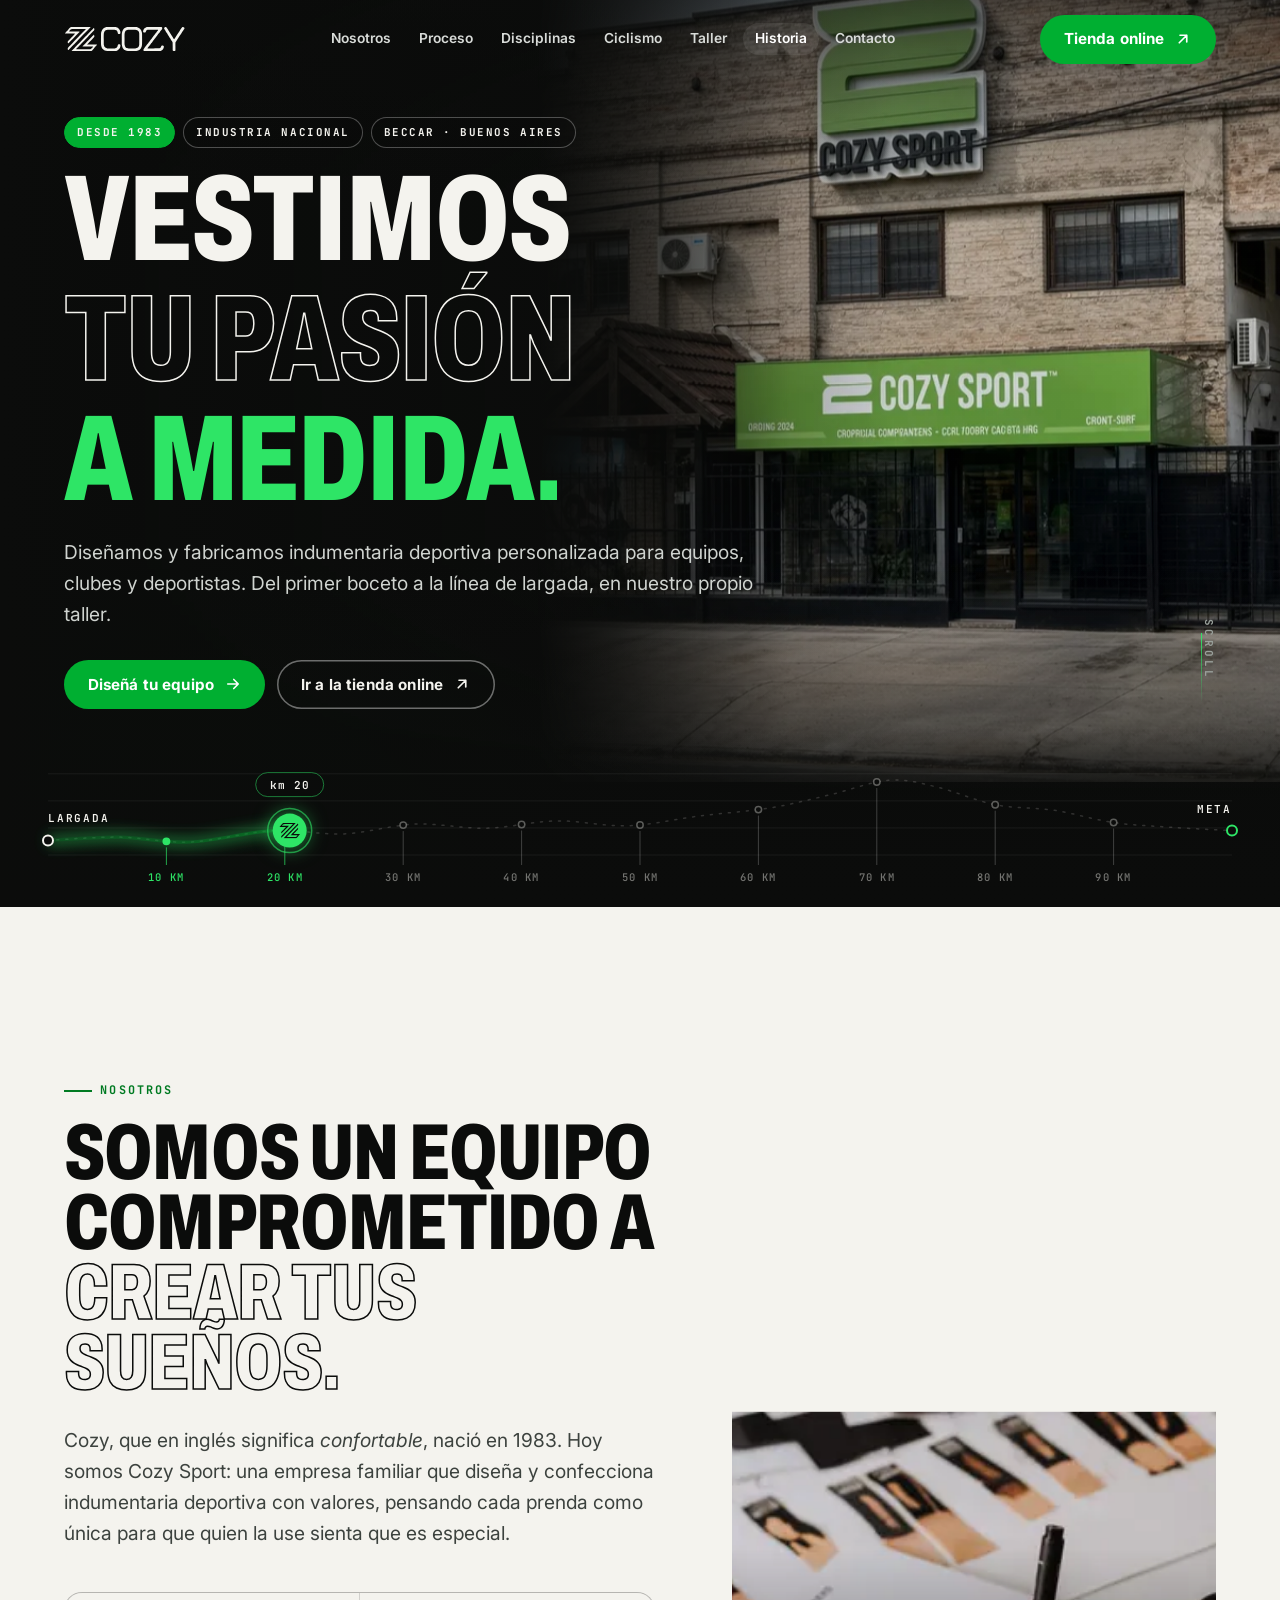
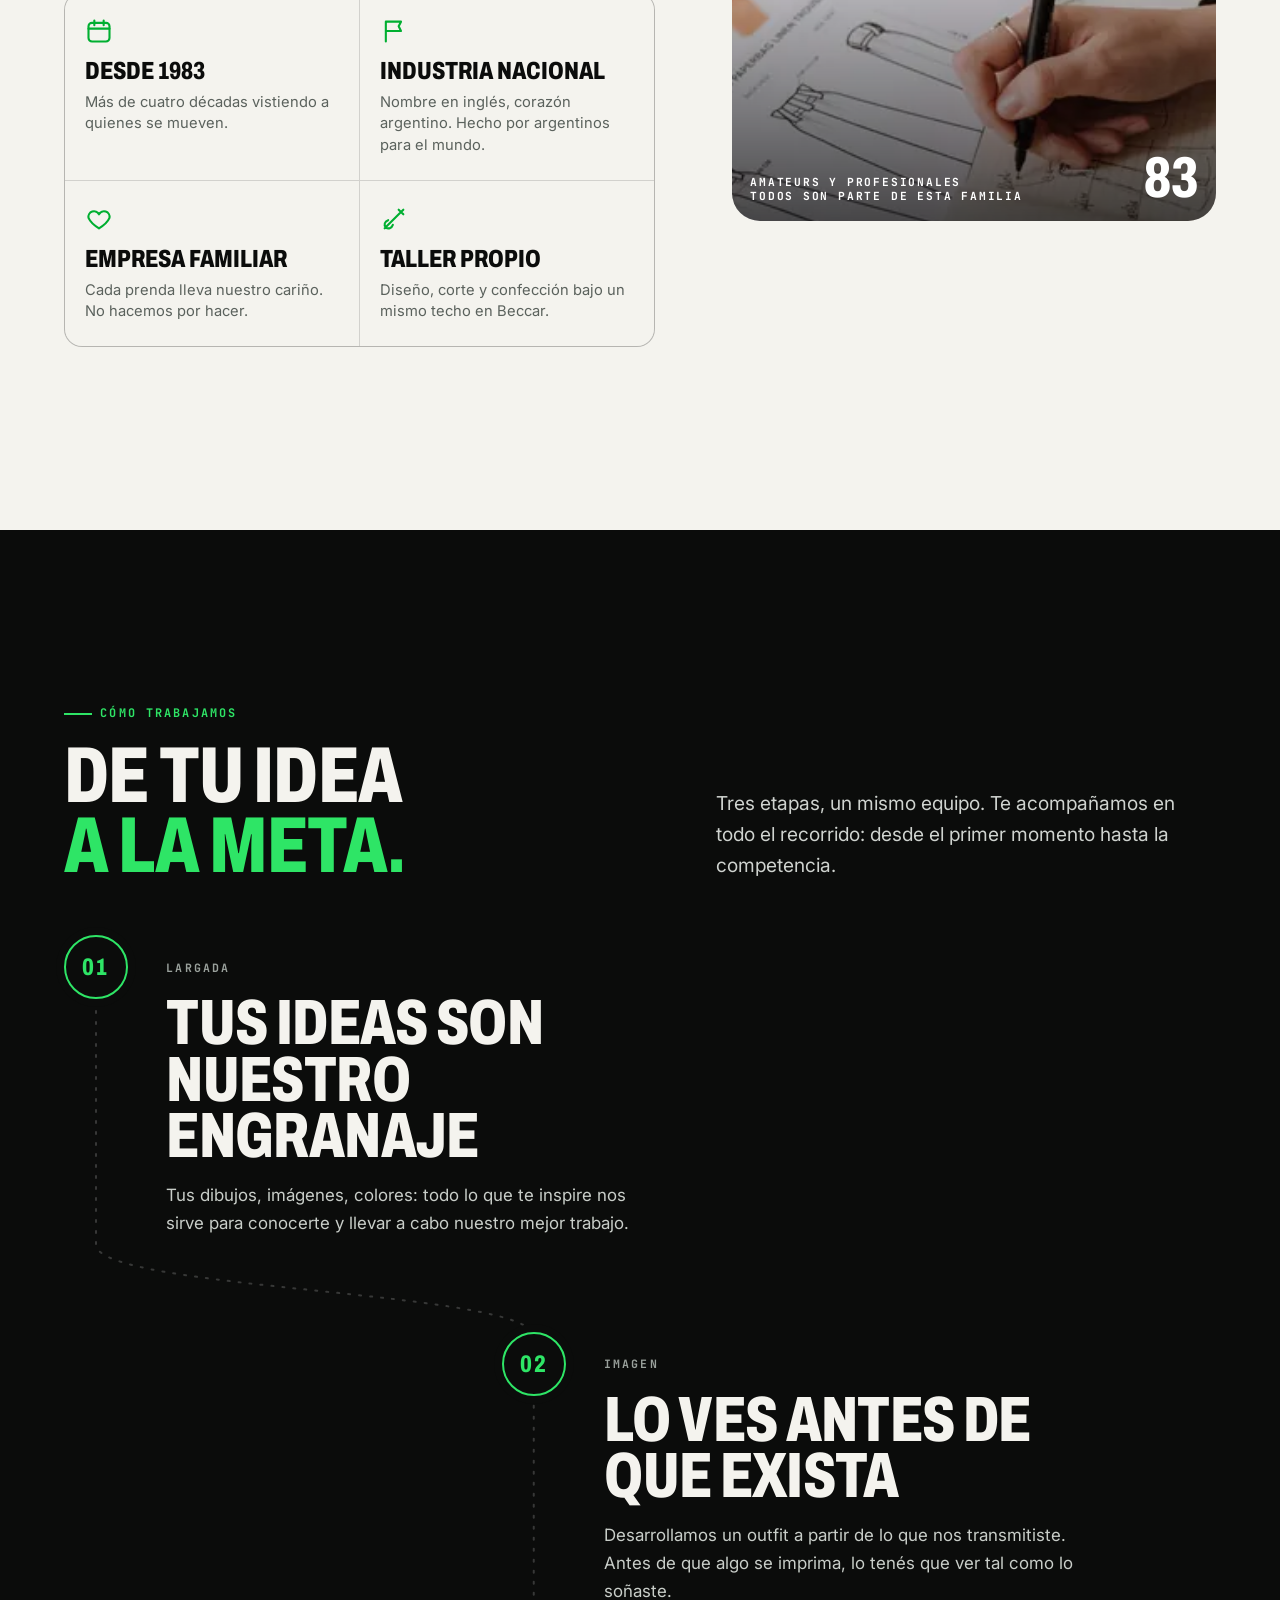
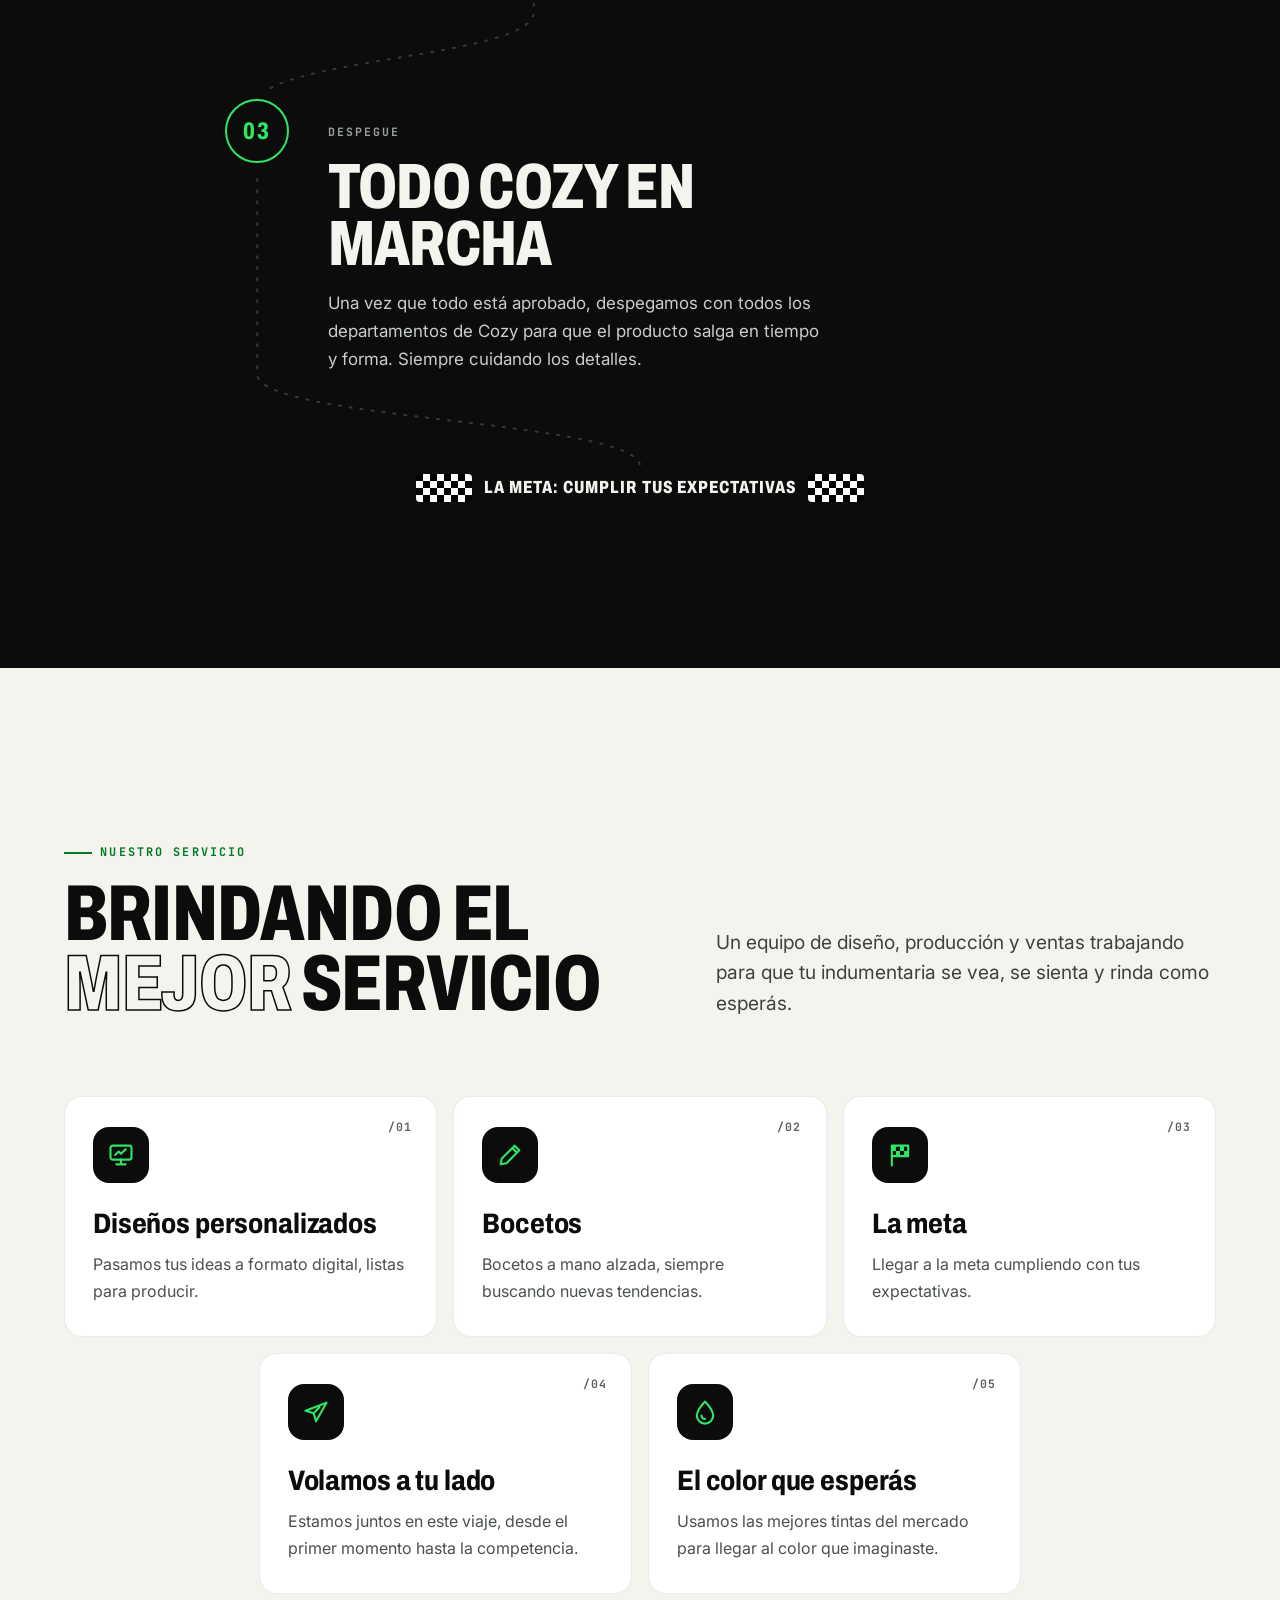
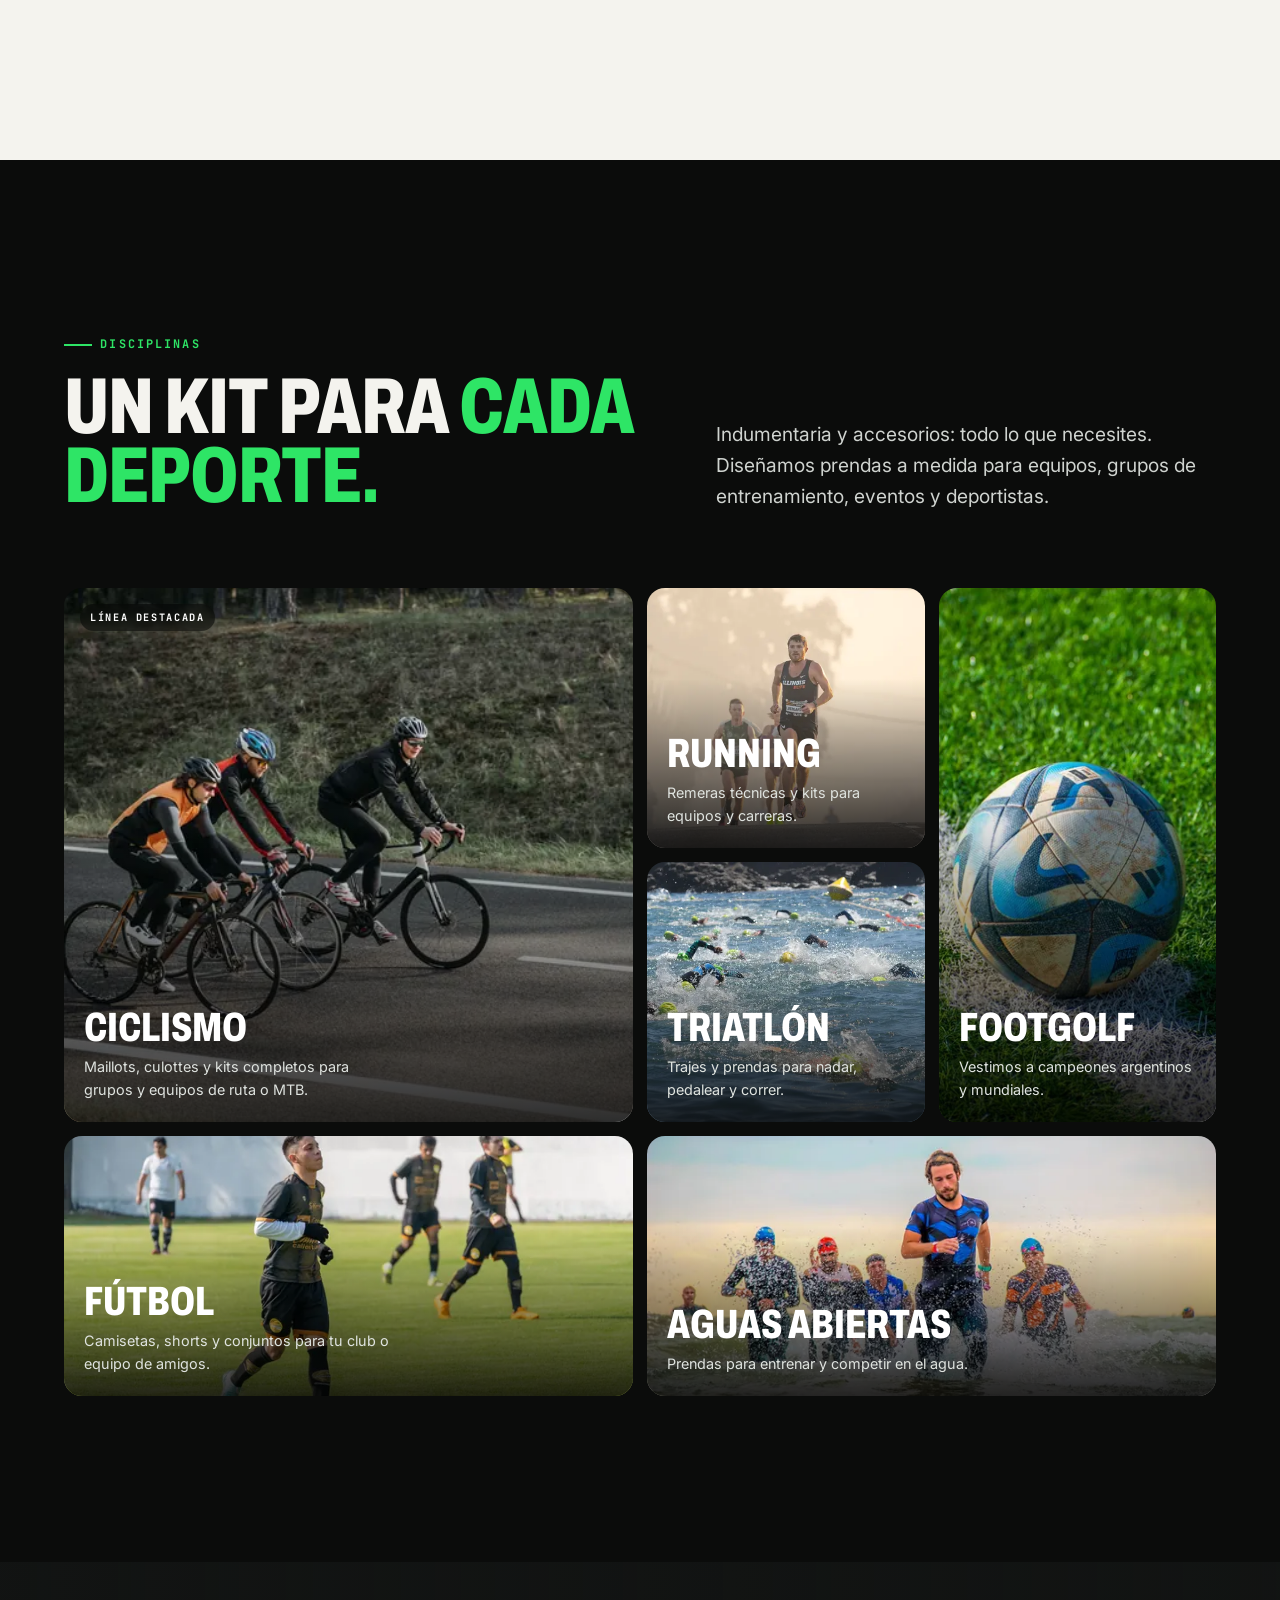
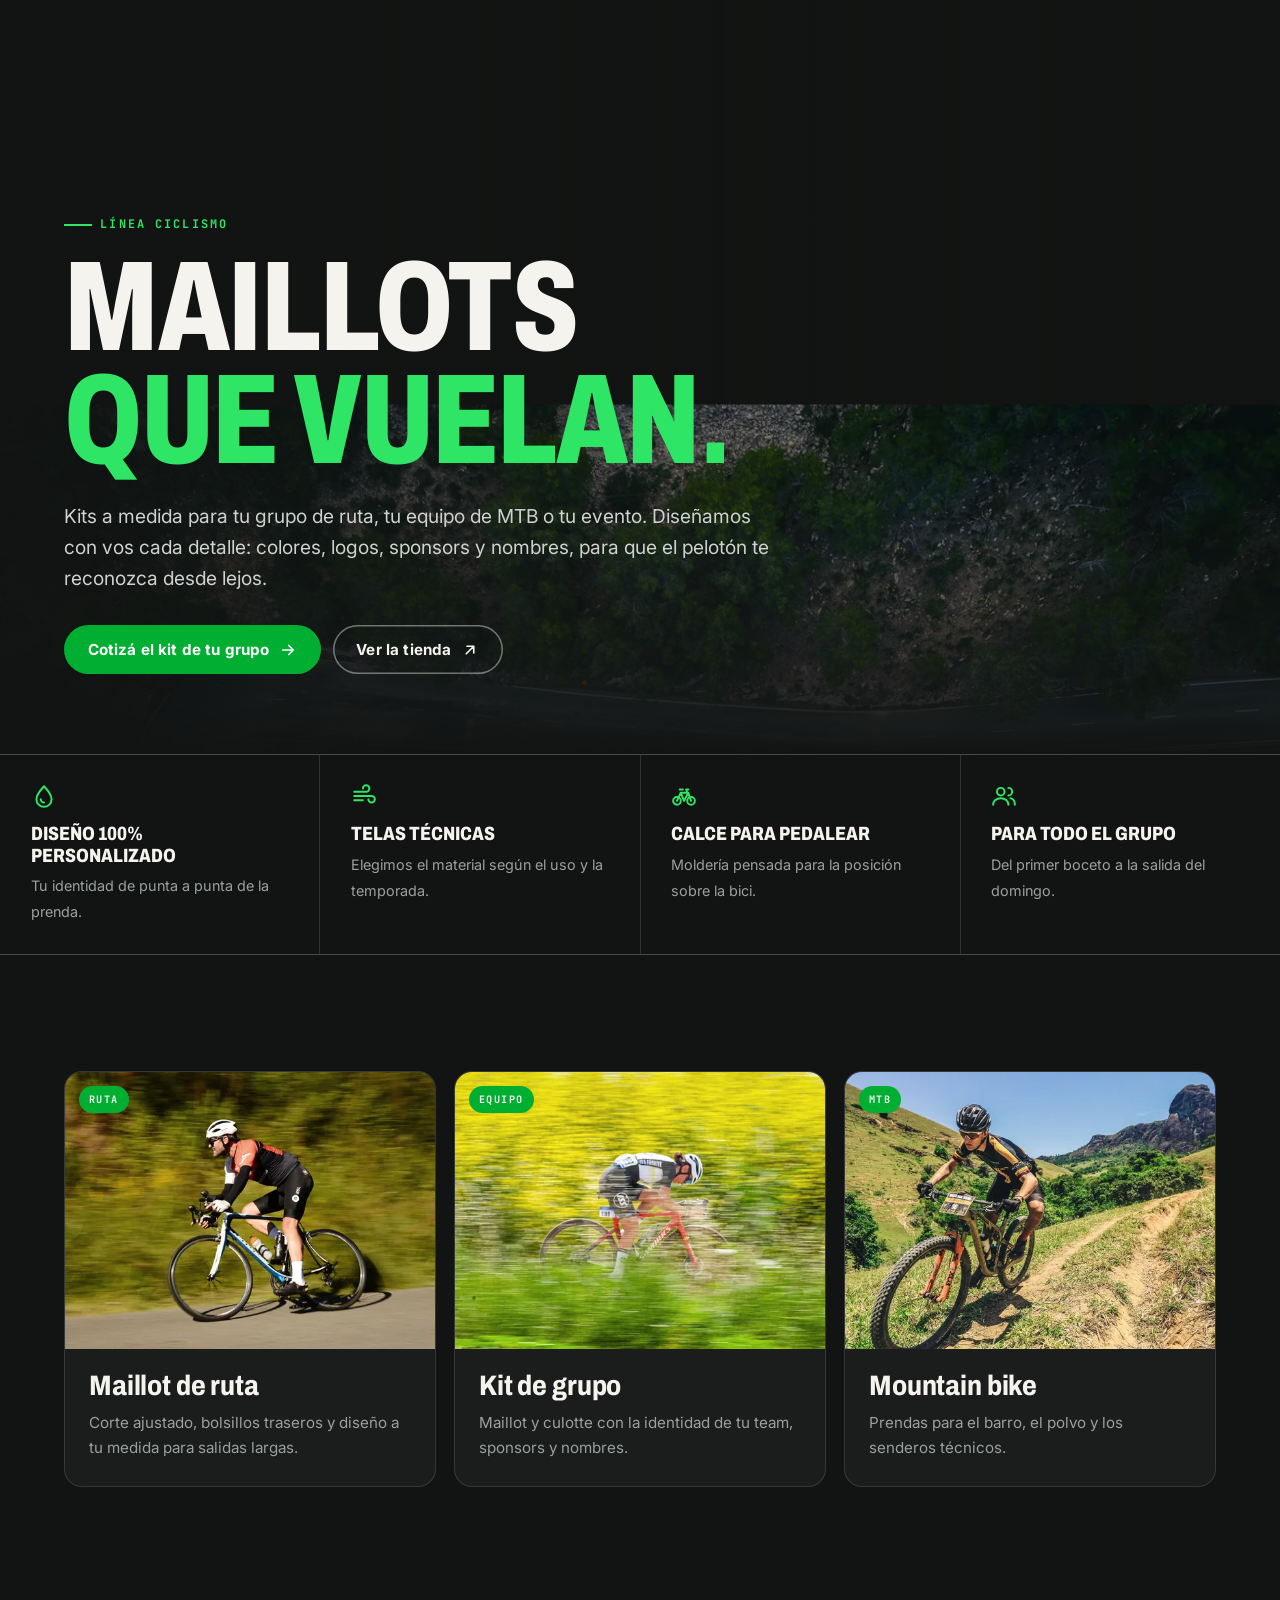
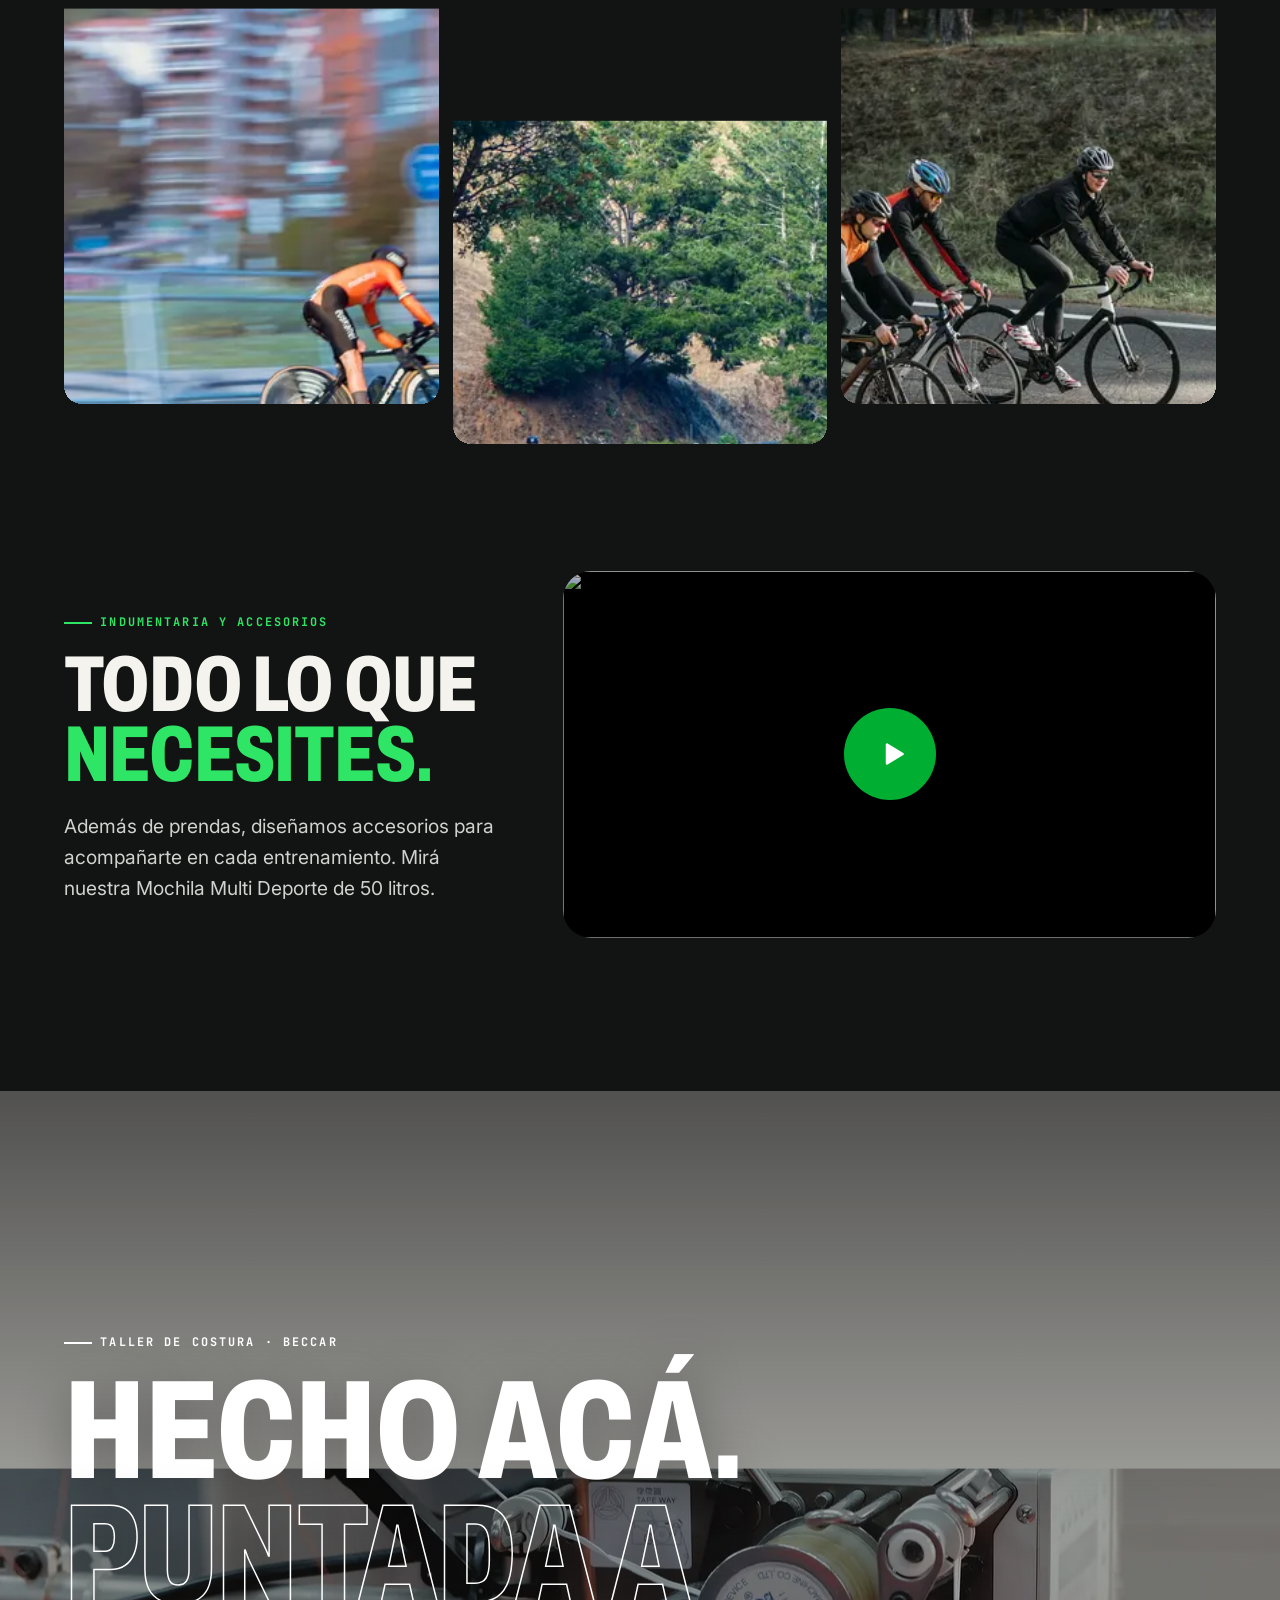
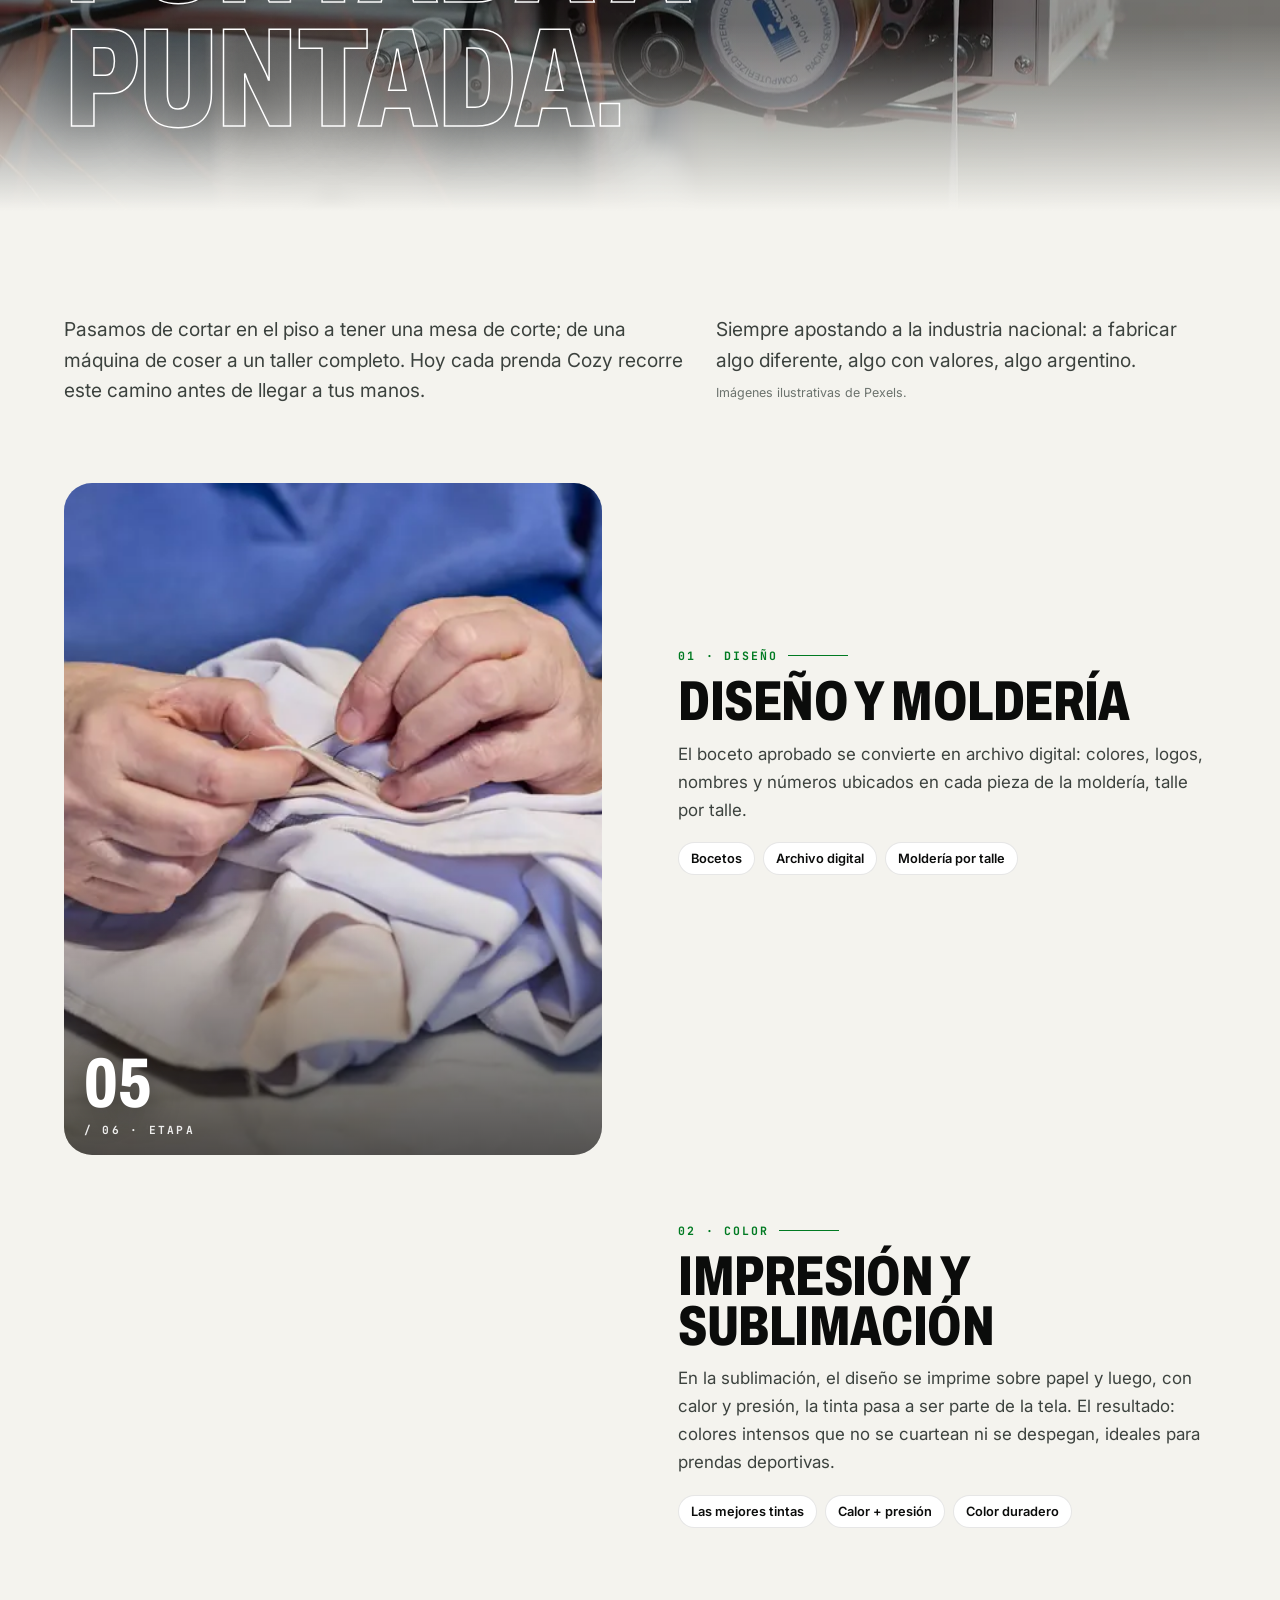
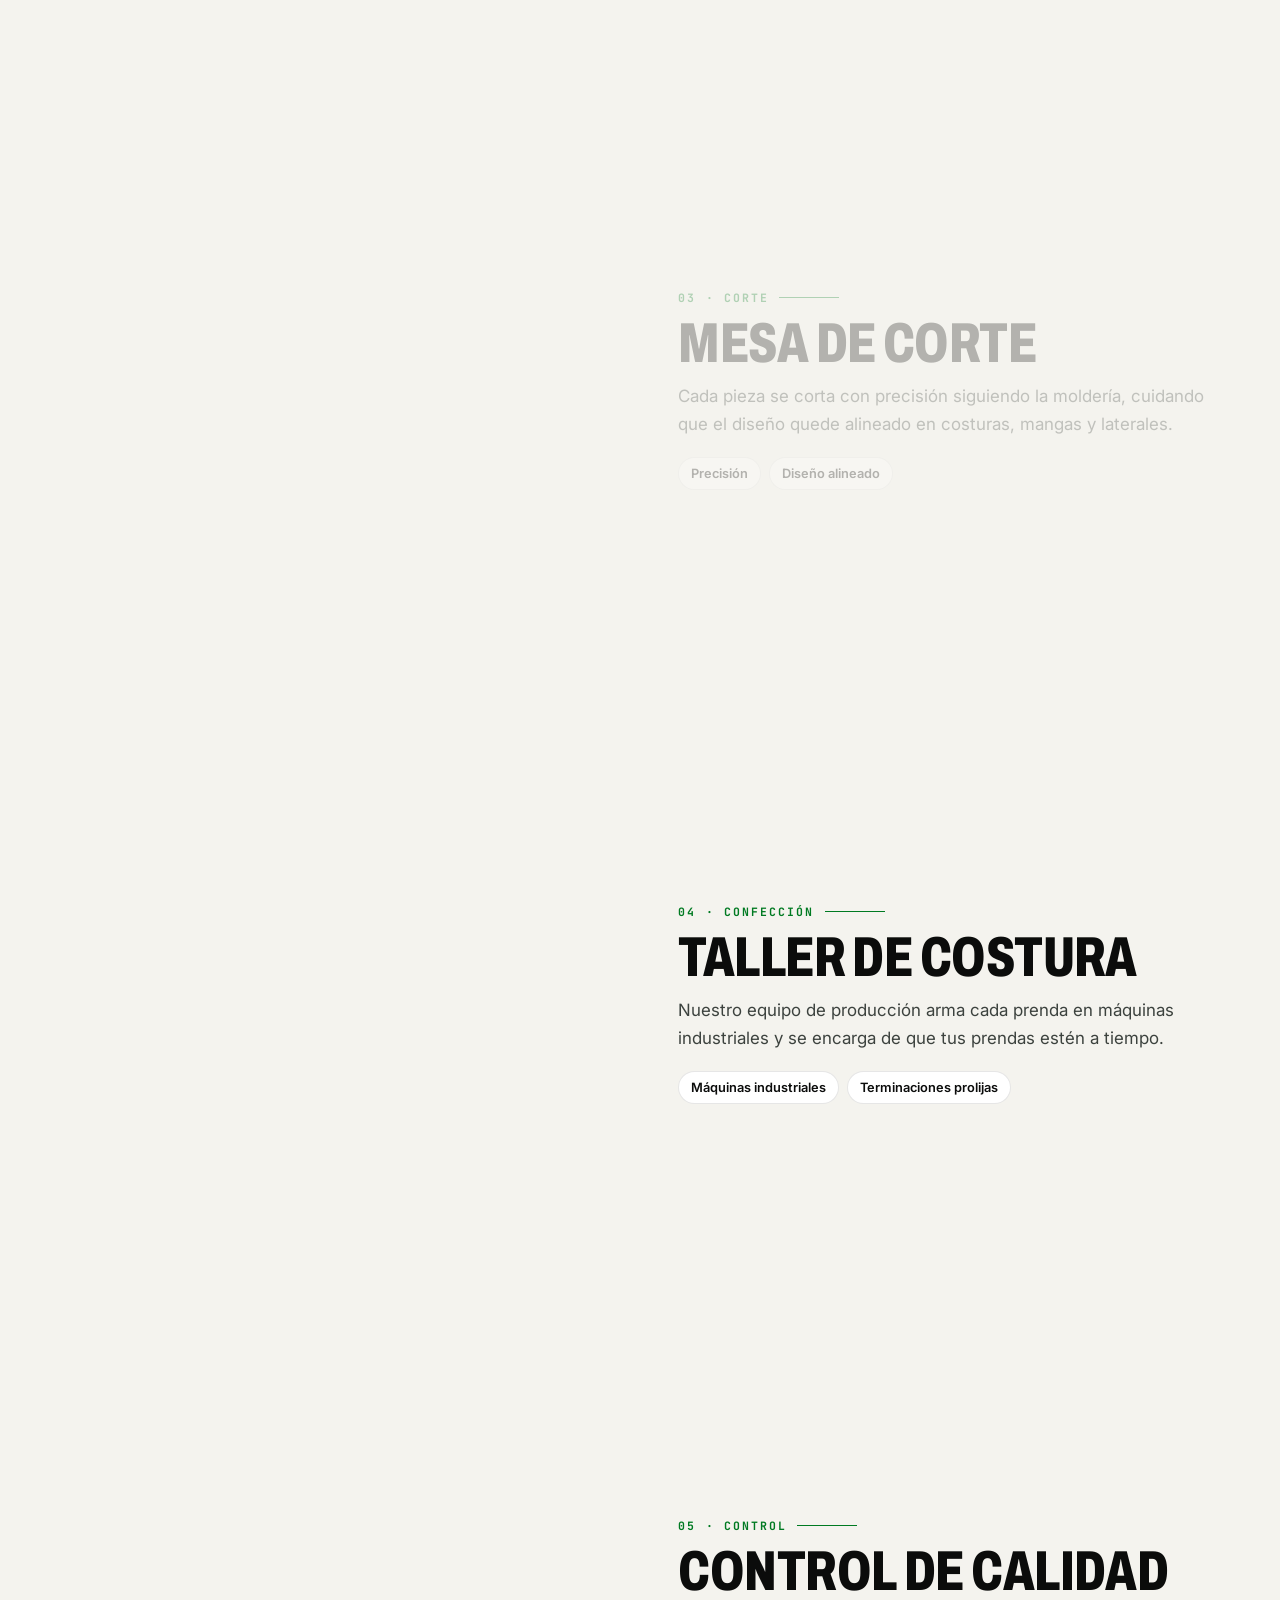
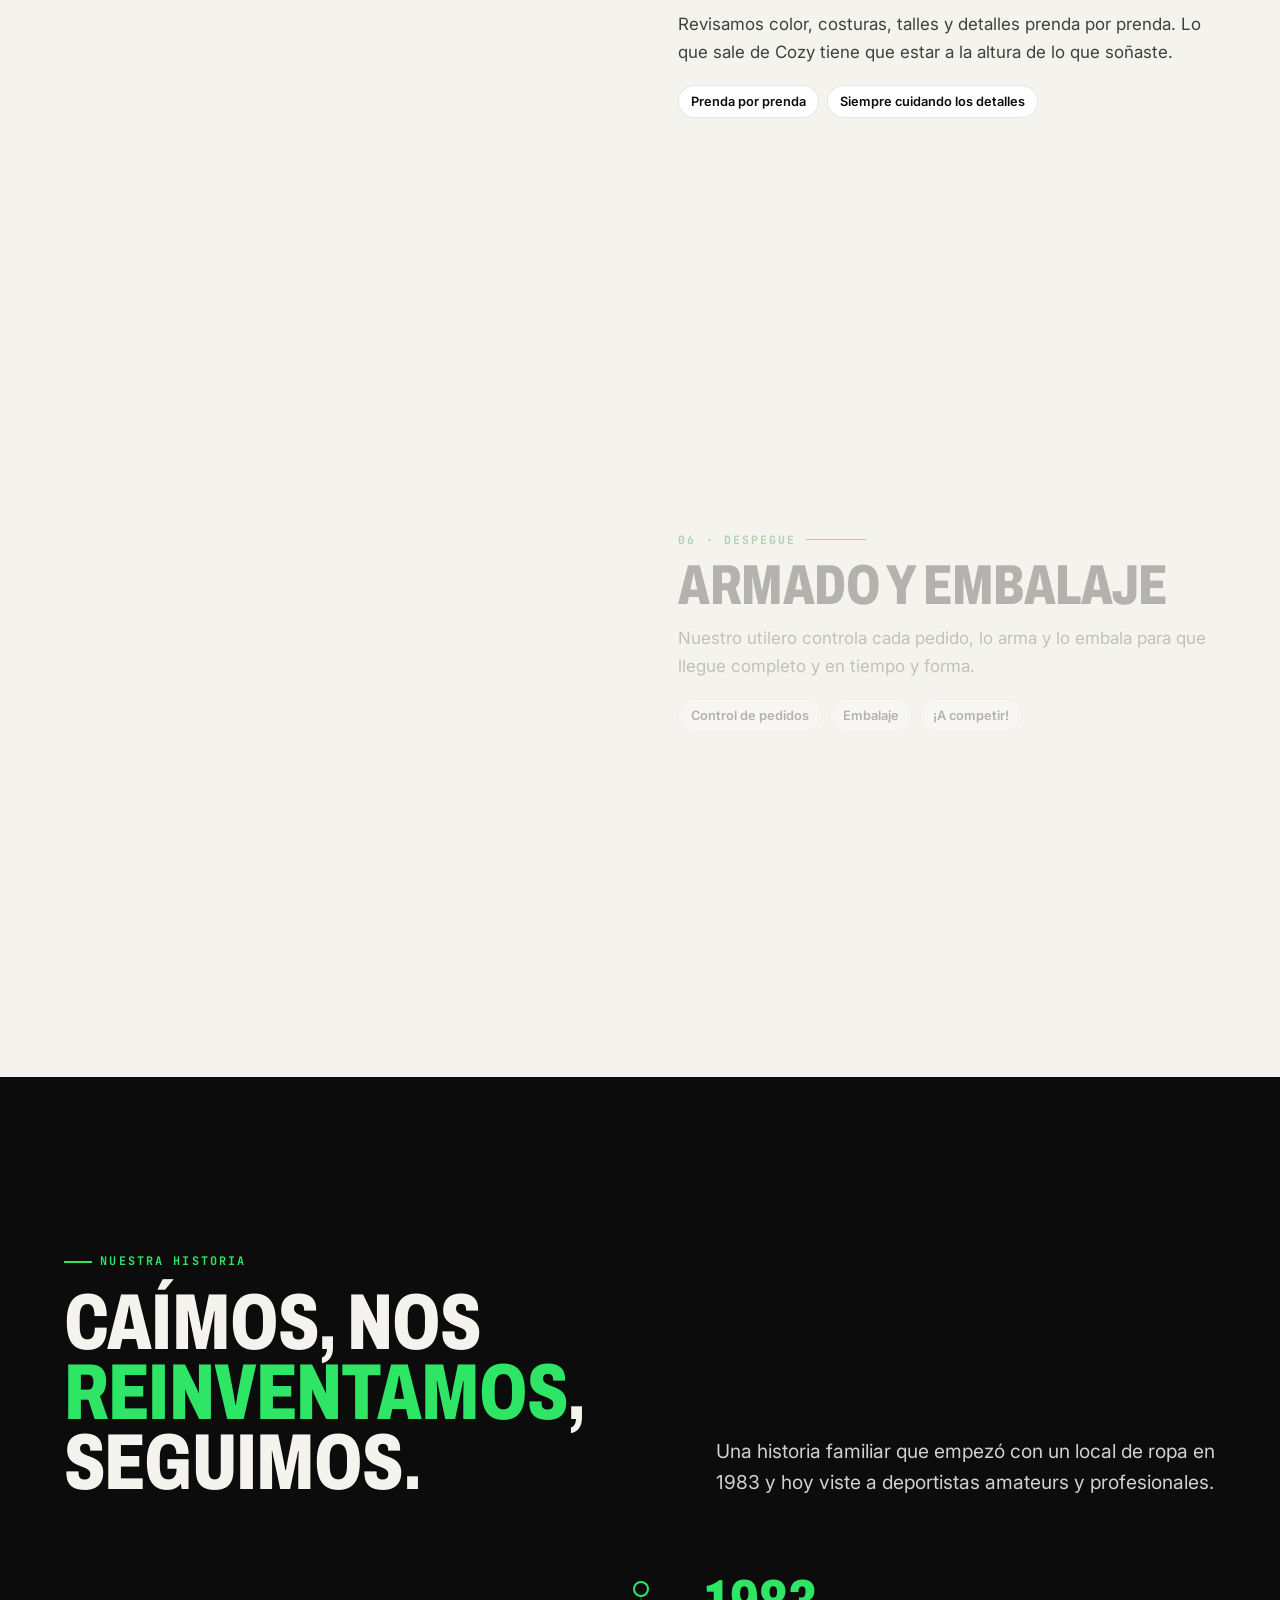
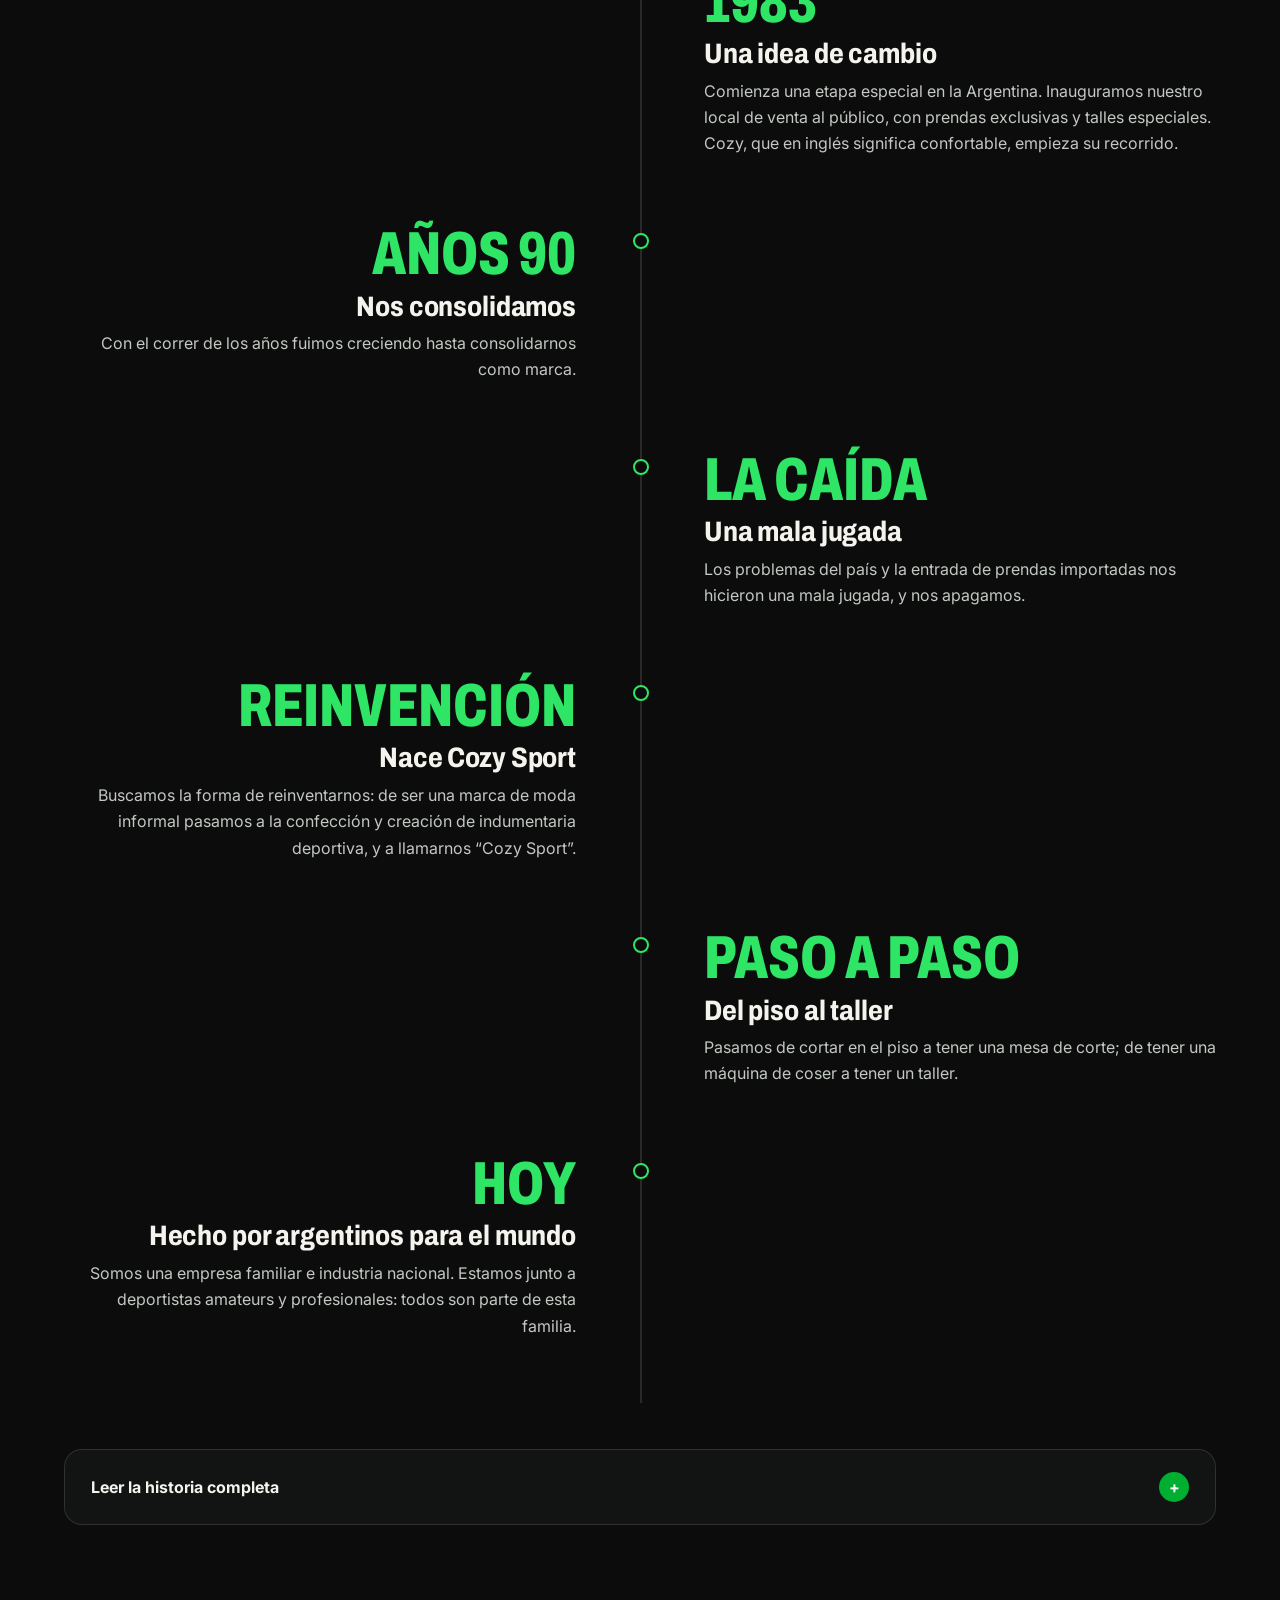
==== commit fc2e2756: "Contacto: 'Hablá con nuestras vendedoras' button with half-moon seller picker (hover/focus on deskto" ====
--- a/index.html
+++ b/index.html
@@ -21,7 +21,7 @@
 <link rel="preconnect" href="https://fonts.gstatic.com" crossorigin>
 <link href="https://fonts.googleapis.com/css2?family=Archivo:wdth,wght@62..125,400..900&family=Inter:wght@400;500;600;700&family=JetBrains+Mono:wght@700&display=swap" rel="stylesheet">
 <link rel="preload" as="image" type="image/webp" href="assets/img/fachada-1280.webp" imagesrcset="assets/img/fachada-640.webp 640w, assets/img/fachada-1280.webp 1280w, assets/img/fachada-1728.webp 1728w" imagesizes="(min-width:1000px) 62vw, 100vw">
-<link rel="stylesheet" href="assets/css/styles.css?v=2f710f5fe6">
+<link rel="stylesheet" href="assets/css/styles.css?v=59bde0141d">
 <script type="application/ld+json">
 {"@context":"https://schema.org","@type":"ClothingStore","name":"Cozy Sport SA","description":"Indumentaria deportiva personalizada. Industria nacional desde 1983.","foundingDate":"1983","email":"info@cozysport.com","telephone":["+54 11 4723-3355","+54 11 4723-2255","+54 11 4723-3373"],"url":"https://cozysport.com/","address":{"@type":"PostalAddress","streetAddress":"Uruguay 3442","addressLocality":"Beccar","addressRegion":"Buenos Aires","postalCode":"1643","addressCountry":"AR"},"sameAs":["https://instagram.com/cozysport","https://www.facebook.com/cozysport","https://twitter.com/cozysport","https://www.youtube.com/channel/UCqqrq2bQ2Q-Dgik3gxvm1Yw","https://tiendacozy.com/"]}
 </script>
@@ -422,13 +422,12 @@
         </div>
         <div class="field"><label for="f-msg">Tu idea <span class="req" aria-hidden="true">*</span></label><textarea id="f-msg" name="mensaje" placeholder="Contanos qué querés: prendas, colores, logos, fechas…" required></textarea></div>
         <div class="form-foot">
-          <div class="sellers" role="group" aria-labelledby="sellerNow">
-            <div class="sellers-row" id="sellerBtns"></div>
-            <p class="seller-now" id="sellerNow" aria-live="polite">Te atiende: <b>nuestro equipo de ventas</b></p>
+          <div class="talk" id="talk">
+            <button class="talk-btn" id="talkBtn" type="button" aria-expanded="false" aria-controls="talkArc"><span class="talk-ico" aria-hidden="true"><svg><use href="#i-whatsapp"/></svg></span><span class="talk-txt">Hablá con nuestras vendedoras</span><svg class="talk-chev" viewBox="0 0 24 24" aria-hidden="true" fill="none" stroke="currentColor" stroke-width="2.2" stroke-linecap="round" stroke-linejoin="round"><path d="m6 15 6-6 6 6"/></svg></button>
+            <div class="talk-arc" id="talkArc" role="group" aria-label="Elegí con quién hablar por WhatsApp"></div>
           </div>
-          <button class="btn form-send" type="submit"><svg class="wa" aria-hidden="true"><use href="#i-whatsapp"/></svg> Enviar por WhatsApp</button>
-        </div>
-        <p class="note" id="formNote" aria-live="polite">Al enviar se abre WhatsApp con tu consulta ya escrita: solo tenés que tocar enviar.</p>
+        </div>
+        <p class="note" id="formNote" aria-live="polite">Elegí con quién hablar y se abre WhatsApp con tu consulta ya escrita: solo tenés que tocar enviar.</p>
       </form>
     </div>
     <div class="map rv">
@@ -472,6 +471,6 @@
   </div>
 </footer>
 
-<script src="assets/js/main.js?v=2f0bcd398b" defer></script>
+<script src="assets/js/main.js?v=e01c054e63" defer></script>
 </body>
 </html>
--- a/assets/css/styles.css
+++ b/assets/css/styles.css
@@ -344,37 +344,59 @@
 .field select option{background:#151816;color:var(--paper)}
 .field textarea{min-height:148px;resize:vertical}
 .field input:-webkit-autofill{-webkit-text-fill-color:var(--paper);box-shadow:inset 0 0 0 100px #1c1f1d;caret-color:var(--paper)}
-.form-foot{display:flex;flex-wrap:wrap;align-items:center;justify-content:space-between;gap:18px 20px;padding-top:6px}
-.form-send{justify-content:center;padding:1.1em 1.45em}
-.form-send svg.wa{width:19px;height:19px}
-.form-send:hover svg.wa{transform:none}
-.form-send:active{transform:translateY(0) scale(.98);box-shadow:0 6px 16px -10px rgba(0,175,49,.8)}
-.form-send:focus-visible{outline:3px solid var(--green-hi);outline-offset:3px;border-radius:999px}
 .form .note{font-size:.84rem;line-height:1.55;color:#a3aaa5;margin:-4px 0 0}
-/* Vendedores: avatares chicos y sobrios junto al botón; solo el asignado lleva el anillo verde */
-.sellers{display:grid;gap:7px;min-width:0}
-.sellers-row{display:flex;gap:6px;padding:3px;margin:-3px 0 0 -3px}
-.seller{position:relative;width:32px;height:32px;flex:0 0 32px;border-radius:50%;display:grid;place-items:center;padding:0;cursor:pointer;
-  color:#9ea5a0;background:#181b19;border:1px solid rgba(255,255,255,.12);
-  transition:border-color .25s,color .25s,box-shadow .25s,background-color .25s}
-.seller svg{width:17px;height:17px;display:block;pointer-events:none}
-
-.seller[aria-pressed="true"]{color:var(--green-hi);background:#1a211c;border-color:rgba(46,229,102,.9);box-shadow:0 0 0 2px #141715,0 0 0 3px rgba(46,229,102,.35)}
-.seller:focus-visible{outline:2px solid var(--green-hi);outline-offset:3px;border-radius:50%}
-/* Tooltip con el nombre, arriba del círculo, con flechita */
-.seller::after,.seller::before{position:absolute;left:50%;pointer-events:none;opacity:0;transition:opacity .18s ease,transform .18s ease;z-index:5}
-.seller::after{content:attr(data-name);bottom:calc(100% + 9px);transform:translate(-50%,3px);white-space:nowrap;
-  font:500 .72rem/1 var(--body);letter-spacing:0;color:#e4e7e4;background:#202422;border:1px solid rgba(255,255,255,.12);padding:6px 9px;border-radius:7px;box-shadow:0 6px 16px -8px rgba(0,0,0,.7)}
-.seller::before{content:"";bottom:calc(100% + 4px);width:8px;height:8px;background:#202422;border-right:1px solid rgba(255,255,255,.12);border-bottom:1px solid rgba(255,255,255,.12);transform:translate(-50%,3px) rotate(45deg);z-index:6}
-/* el tooltip aparece solo con mouse (hover real) o con foco por teclado; en táctil no queda pegado */
-@media(hover:hover) and (pointer:fine){.seller:hover{color:#e4e7e4;border-color:rgba(255,255,255,.28)}.seller:hover::after{opacity:1;transform:translate(-50%,0)}.seller:hover::before{opacity:1;transform:translate(-50%,0) rotate(45deg)}}
-.seller:focus-visible::after{opacity:1;transform:translate(-50%,0)}
-.seller:focus-visible::before{opacity:1;transform:translate(-50%,0) rotate(45deg)}
-.seller-now{margin:0;font-size:.78rem;line-height:1.35;color:#8f9691}
-.seller-now b{color:#d6dad7;font-weight:500}
-.seller-rol{display:block;margin-top:3px;font:500 .6rem/1.2 var(--mono);letter-spacing:.12em;text-transform:uppercase;color:#7d847f}
-@media(max-width:599px){.form-foot{flex-direction:column;align-items:stretch}.form-send{width:100%}}
-@media (prefers-reduced-motion:reduce){.form-send:active{transform:none}.seller,.seller::after,.seller::before{transition:none}}
+/* Contacto: botón "Hablá con nuestras vendedoras" + medialuna con 5 burbujas (una por vendedora) */
+.form-foot{display:flex;justify-content:center;padding-top:6px}
+.talk{--r:148px;--b:54px;--o:46px;--w:calc(2*var(--r) + var(--b) + 34px);position:relative;display:flex;justify-content:center;width:100%}
+.talk-btn{position:relative;display:inline-flex;align-items:center;gap:12px;padding:7px 20px 7px 7px;border-radius:999px;cursor:pointer;
+  background:linear-gradient(180deg,#1c211d,#141715);border:1px solid rgba(46,229,102,.34);color:var(--paper);font:600 .95rem/1.2 var(--body);letter-spacing:.005em;text-align:left;
+  box-shadow:0 12px 30px -20px rgba(0,175,49,.9),inset 0 1px 0 rgba(255,255,255,.05);transition:border-color .3s,box-shadow .3s,transform .3s var(--ease)}
+.talk-ico{flex:0 0 40px;width:40px;height:40px;border-radius:50%;display:grid;place-items:center;background:var(--green);color:#fff;box-shadow:0 0 0 4px rgba(0,175,49,.14)}
+.talk-ico svg{width:20px;height:20px}
+.talk-chev{flex:0 0 15px;width:15px;height:15px;color:var(--green-hi);transition:transform .4s var(--ease)}
+.talk.open .talk-chev{transform:rotate(180deg)}
+.talk-btn:hover,.talk.open .talk-btn{border-color:rgba(46,229,102,.72);box-shadow:0 16px 36px -18px rgba(0,175,49,1),inset 0 1px 0 rgba(255,255,255,.07)}
+.talk-btn:active{transform:scale(.985)}
+.talk-btn:focus-visible{outline:3px solid var(--green-hi);outline-offset:3px;border-radius:999px}
+/* la "viñeta" en media luna, arriba del botón */
+.talk-arc{position:absolute;left:50%;bottom:calc(100% + 14px);z-index:30;width:var(--w);margin-left:calc(var(--w)/-2);height:calc(var(--r) + var(--b)/2 + var(--o) + 24px);
+  border-radius:calc(var(--w)/2) calc(var(--w)/2) 24px 24px/calc(var(--w)/2) calc(var(--w)/2) 24px 24px;
+  background:radial-gradient(90% 80% at 50% 100%,rgba(0,175,49,.16),transparent 70%),rgba(19,22,20,.94);border:1px solid rgba(255,255,255,.09);
+  box-shadow:0 30px 60px -28px rgba(0,0,0,.95),inset 0 1px 0 rgba(255,255,255,.05);-webkit-backdrop-filter:blur(12px);backdrop-filter:blur(12px);
+  opacity:0;visibility:hidden;transform:translateY(10px) scale(.94);transform-origin:50% 100%;
+  transition:opacity .22s ease,transform .45s cubic-bezier(.34,1.4,.64,1),visibility 0s linear .45s}
+.talk-arc::before{content:"";position:absolute;left:50%;bottom:-7px;width:13px;height:13px;margin-left:-6.5px;background:#151816;border-right:1px solid rgba(255,255,255,.09);border-bottom:1px solid rgba(255,255,255,.09);transform:rotate(45deg)}
+.talk-arc::after{content:"";position:absolute;left:18%;right:18%;top:100%;height:22px}
+.talk.open .talk-arc{opacity:1;visibility:visible;transform:none;transition:opacity .22s ease,transform .45s cubic-bezier(.34,1.4,.64,1),visibility 0s}
+.talk-cap{position:absolute;left:50%;bottom:14px;transform:translateX(-50%);margin:0;text-align:center;white-space:nowrap;font:500 .8rem/1.2 var(--body);color:#dfe3df;pointer-events:none}
+.talk-cap small{display:block;margin-top:4px;font:500 .58rem/1.2 var(--mono);letter-spacing:.14em;text-transform:uppercase;color:#7f8781}
+/* burbujas: salen del centro y se abren en abanico con un rebote suave, una detrás de otra */
+.bub{--x:calc(cos(var(--a)) * var(--r));--y:calc(sin(var(--a)) * var(--r) * -1);position:absolute;left:calc(50% - var(--b)/2);bottom:calc(var(--o) - var(--b)/2);width:var(--b);height:var(--b);padding:0;border-radius:50%;cursor:pointer;
+  display:grid;place-items:center;color:#c3c9c4;background:radial-gradient(circle at 50% 30%,#232824,#181b19);border:1px solid rgba(255,255,255,.14);
+  box-shadow:0 10px 22px -14px rgba(0,0,0,.9);opacity:0;transform:translate(0,calc(var(--r) * -.25)) scale(.35);
+  transition:transform .3s ease,opacity .18s ease,scale .25s var(--ease),color .25s,border-color .25s,background-color .25s,box-shadow .25s}
+.talk.open .bub{opacity:1;transform:translate(var(--x),var(--y));transition:transform .62s cubic-bezier(.34,1.56,.64,1) var(--d),opacity .3s ease var(--d),scale .25s var(--ease),color .25s,border-color .25s,background-color .25s,box-shadow .25s}
+.bub svg{width:46%;height:46%;pointer-events:none}
+.bub-name{position:absolute;top:calc(100% + 6px);left:50%;transform:translateX(-50%);font:500 .76rem/1 var(--body);color:#cdd2ce;white-space:nowrap;pointer-events:none;transition:color .25s}
+.bub.last{border-color:rgba(46,229,102,.5)}
+.bub.last::after{content:"";position:absolute;top:2px;right:2px;width:9px;height:9px;border-radius:50%;background:var(--green-hi);box-shadow:0 0 0 2px #171a18}
+.bub:focus-visible{outline:2px solid var(--green-hi);outline-offset:3px;border-radius:50%}
+.bub:focus-visible,.bub:active{color:var(--green-hi);border-color:rgba(46,229,102,.9);box-shadow:0 0 0 4px rgba(46,229,102,.12),0 12px 26px -14px rgba(0,175,49,.9)}
+.bub:focus-visible .bub-name{color:#fff}
+@media(hover:hover) and (pointer:fine){.bub:hover{scale:1.08;color:var(--green-hi);border-color:rgba(46,229,102,.9);box-shadow:0 0 0 4px rgba(46,229,102,.12),0 12px 26px -14px rgba(0,175,49,.9)}.bub:hover .bub-name{color:#fff}}
+@media(max-width:599px){
+  .talk{--r:min(108px,calc(50vw - 72px));--b:46px;--o:42px;--w:calc(2*var(--r) + var(--b) + 28px)}
+  .talk-btn{width:100%;justify-content:flex-start;font-size:.9rem;padding-right:16px}
+  .talk-txt{flex:1}
+  .bub-name{font-size:.7rem;top:calc(100% + 5px)}
+  .talk-cap{font-size:.72rem;bottom:11px}
+}
+@media (prefers-reduced-motion:reduce){
+  .talk-arc,.talk.open .talk-arc{transform:none;transition:opacity .2s ease,visibility 0s linear .2s}
+  .talk.open .talk-arc{transition:opacity .2s ease,visibility 0s}
+  .bub,.talk.open .bub{transform:translate(var(--x),var(--y));transition:opacity .2s ease,color .25s,border-color .25s,box-shadow .25s}
+  .bub:hover{scale:1}.talk-btn:active{transform:none}.talk-chev{transition:none}
+}
 .map{width:100%;max-width:100%;min-width:0;margin-top:clamp(40px,6vw,80px);border-radius:var(--r-lg);overflow:hidden;border:1px solid var(--line);aspect-ratio:16/7;min-height:320px;position:relative;background:var(--ink-2)}
 @media(max-width:700px){.map{aspect-ratio:auto;height:320px}}
 .map iframe{width:100%;height:100%;border:0;filter:grayscale(1) invert(.92) contrast(.9);transition:filter .5s}
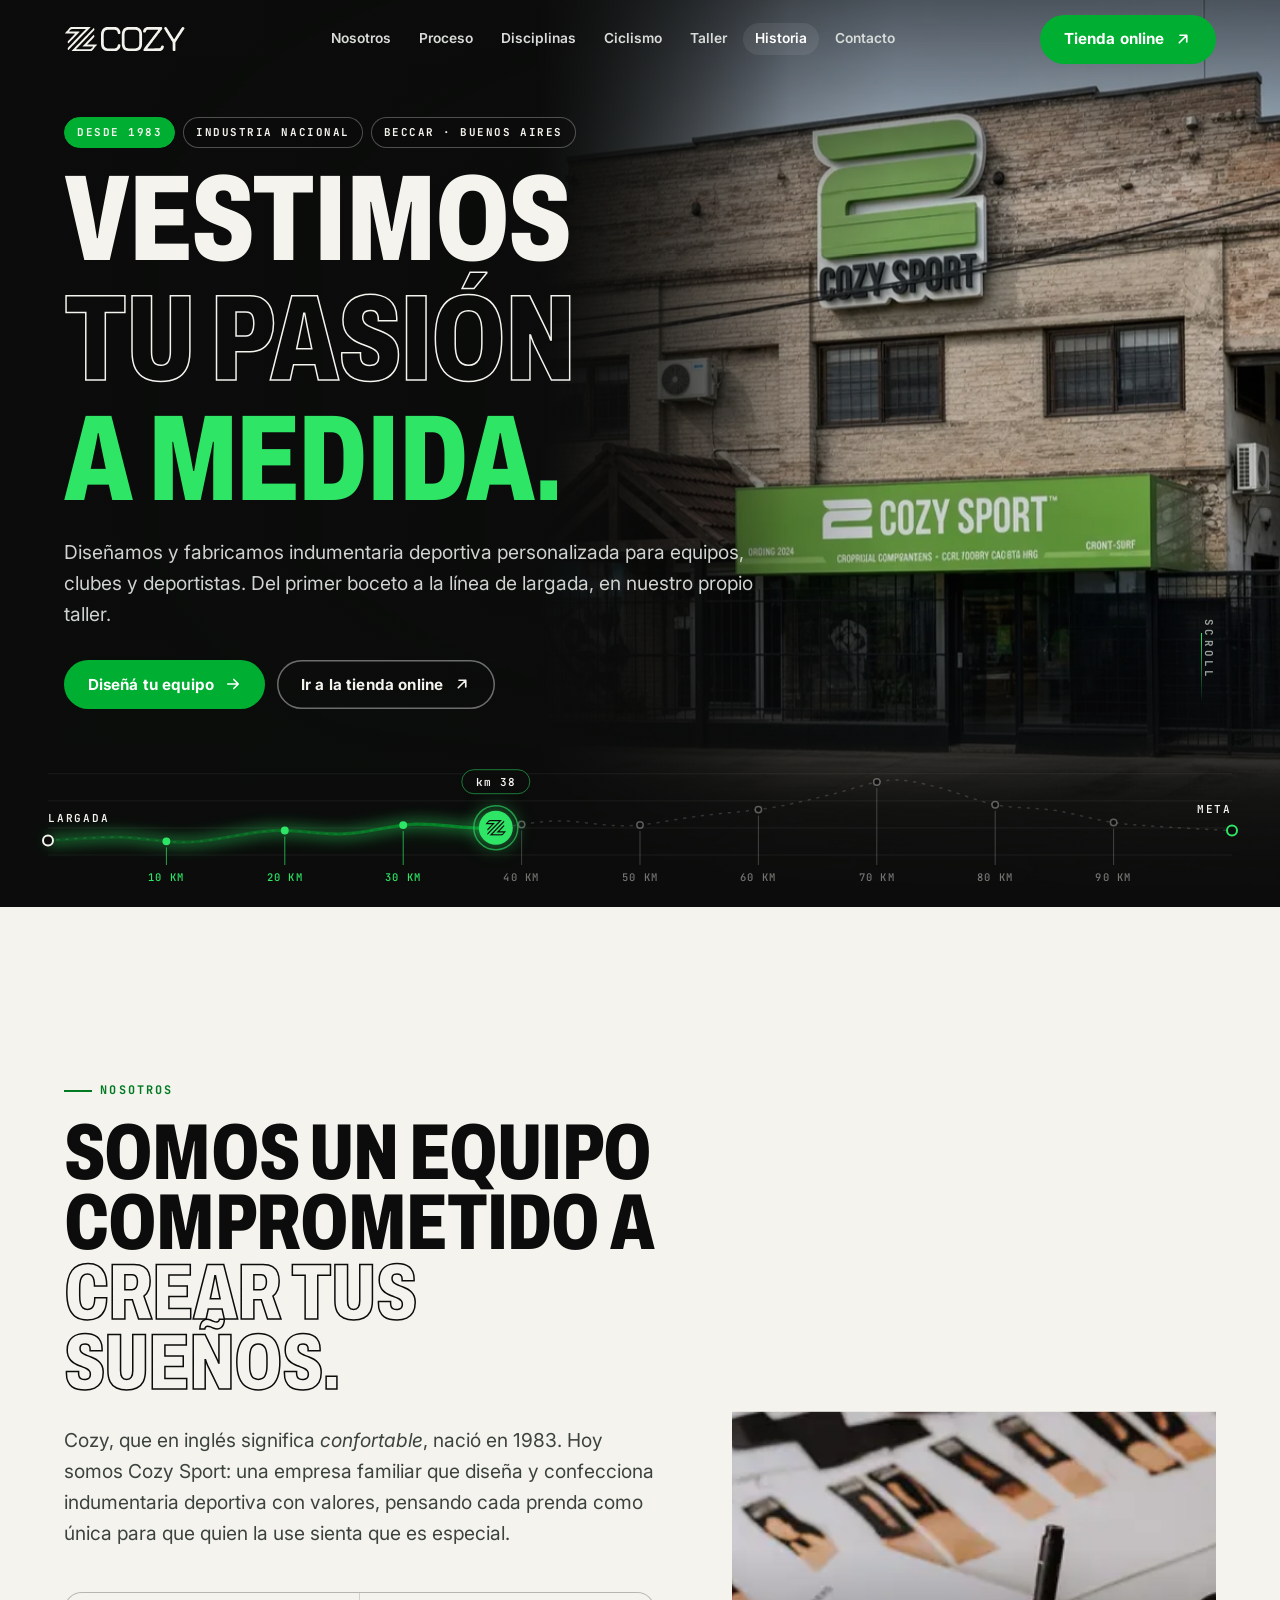
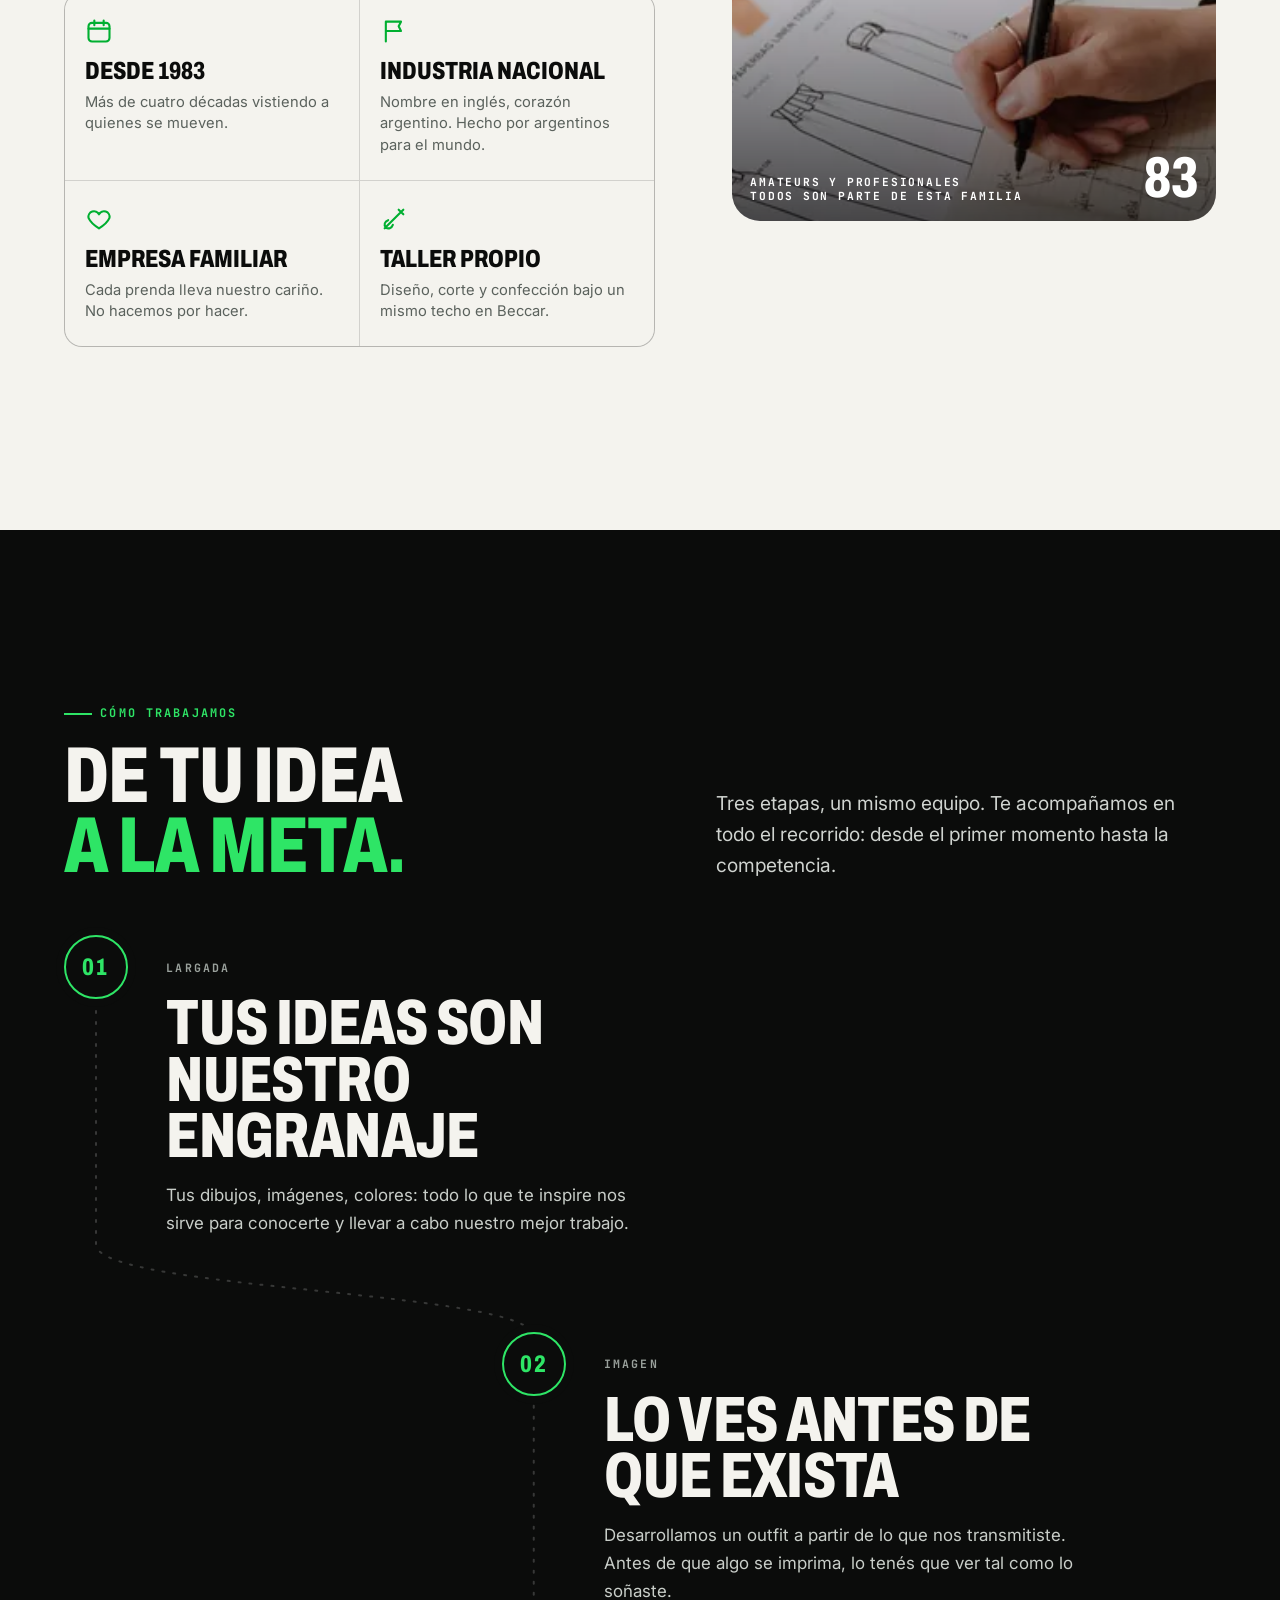
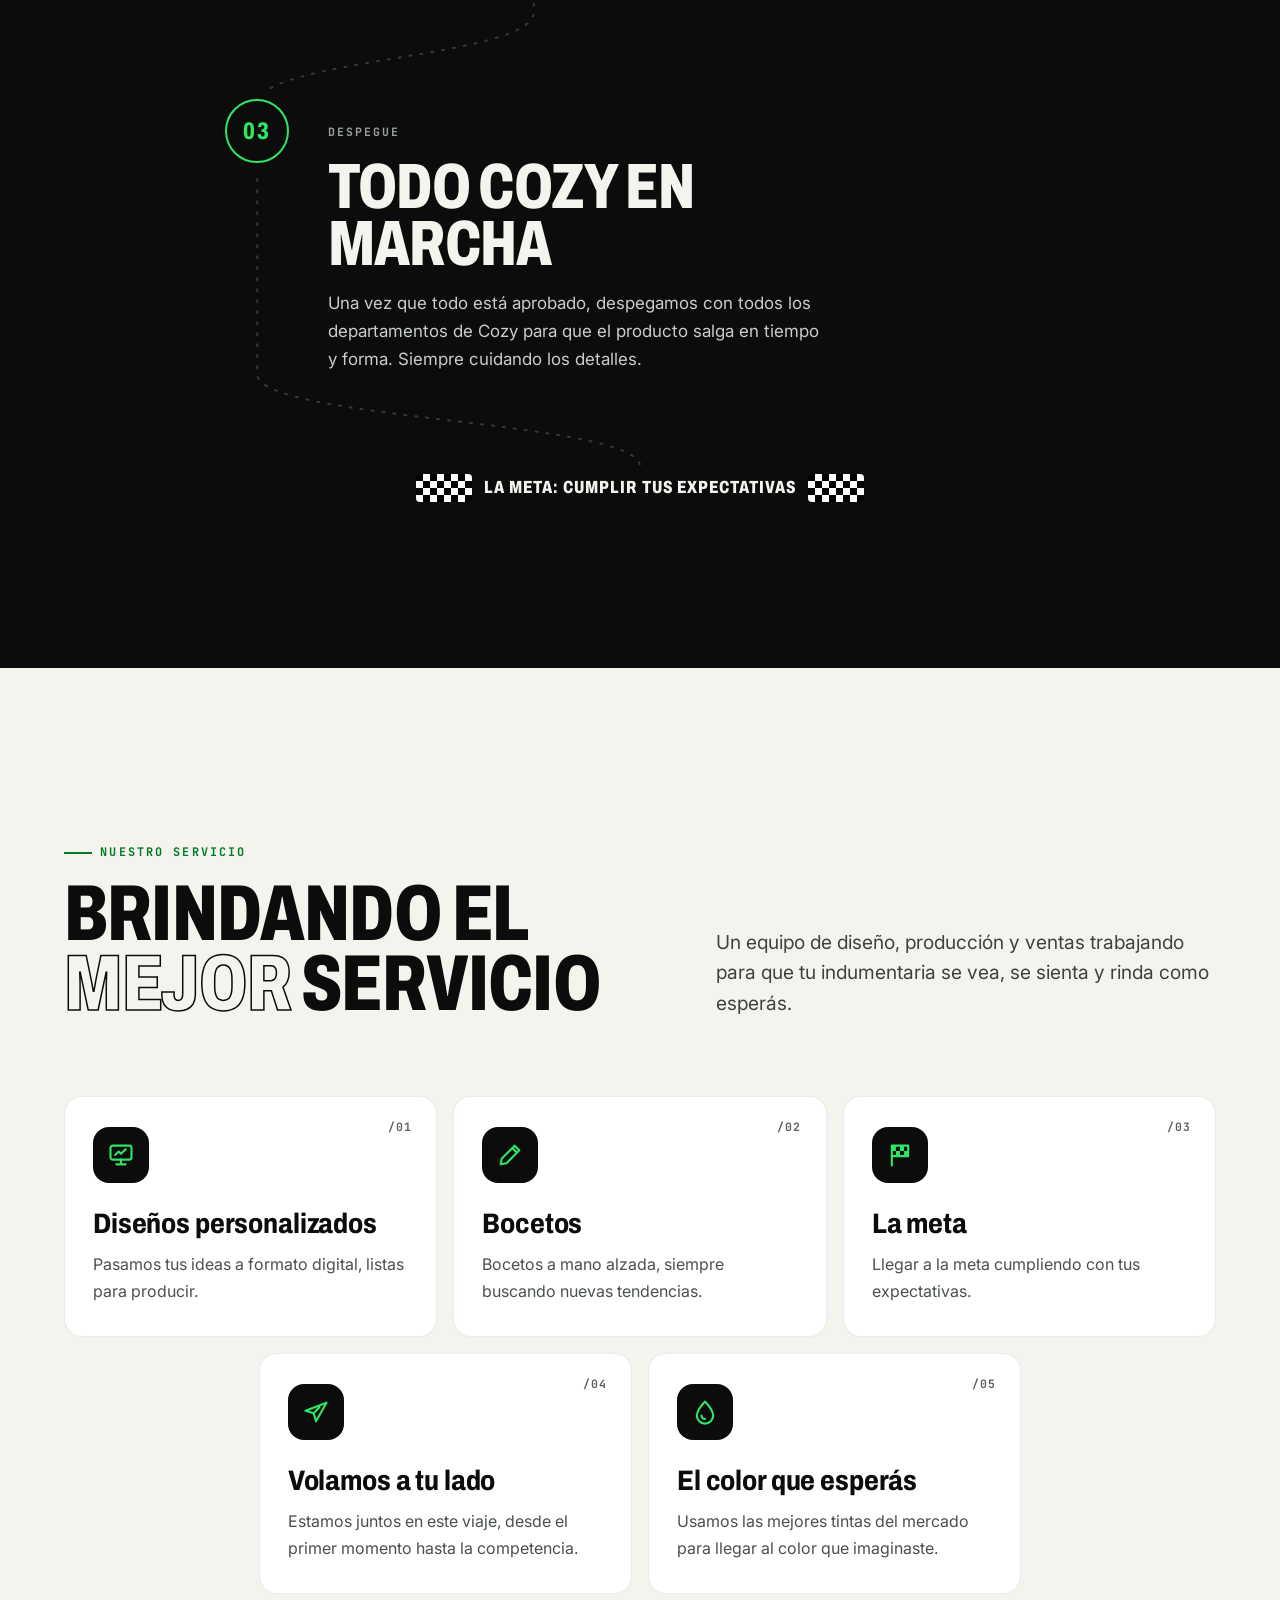
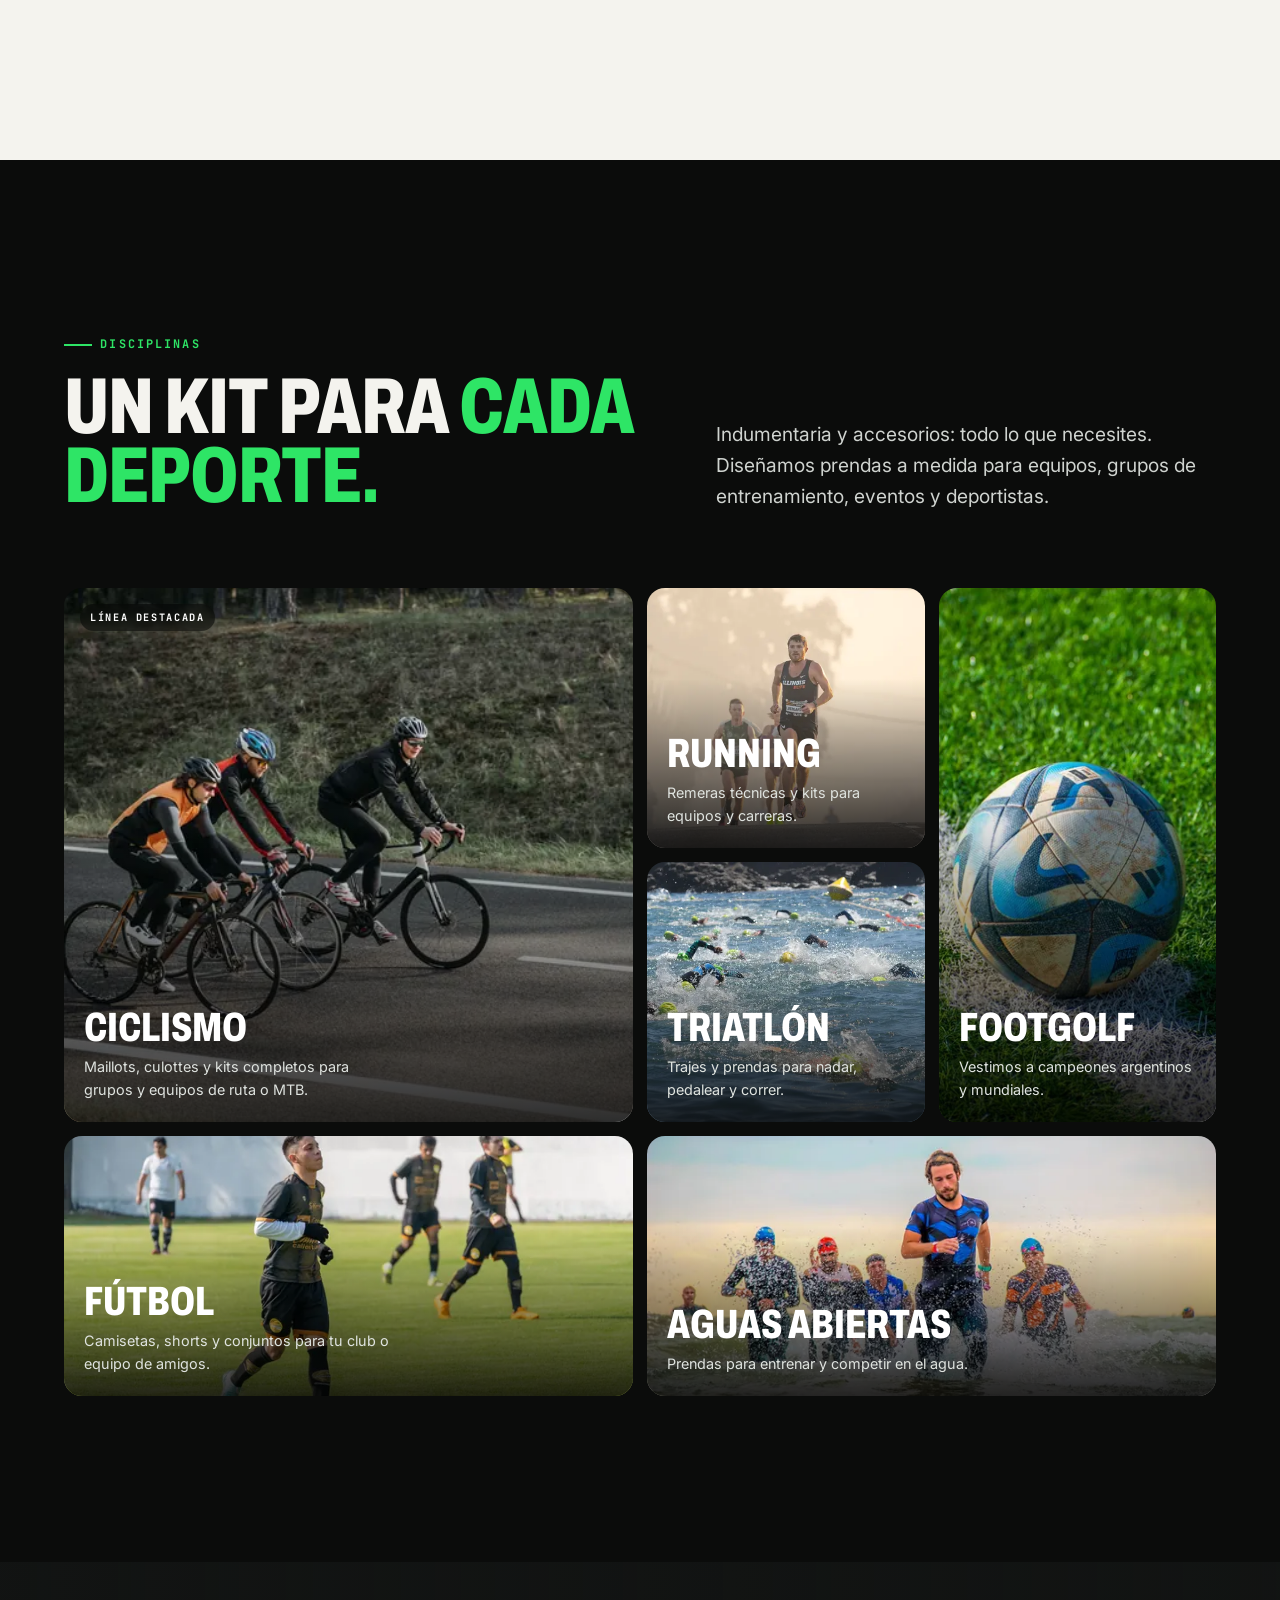
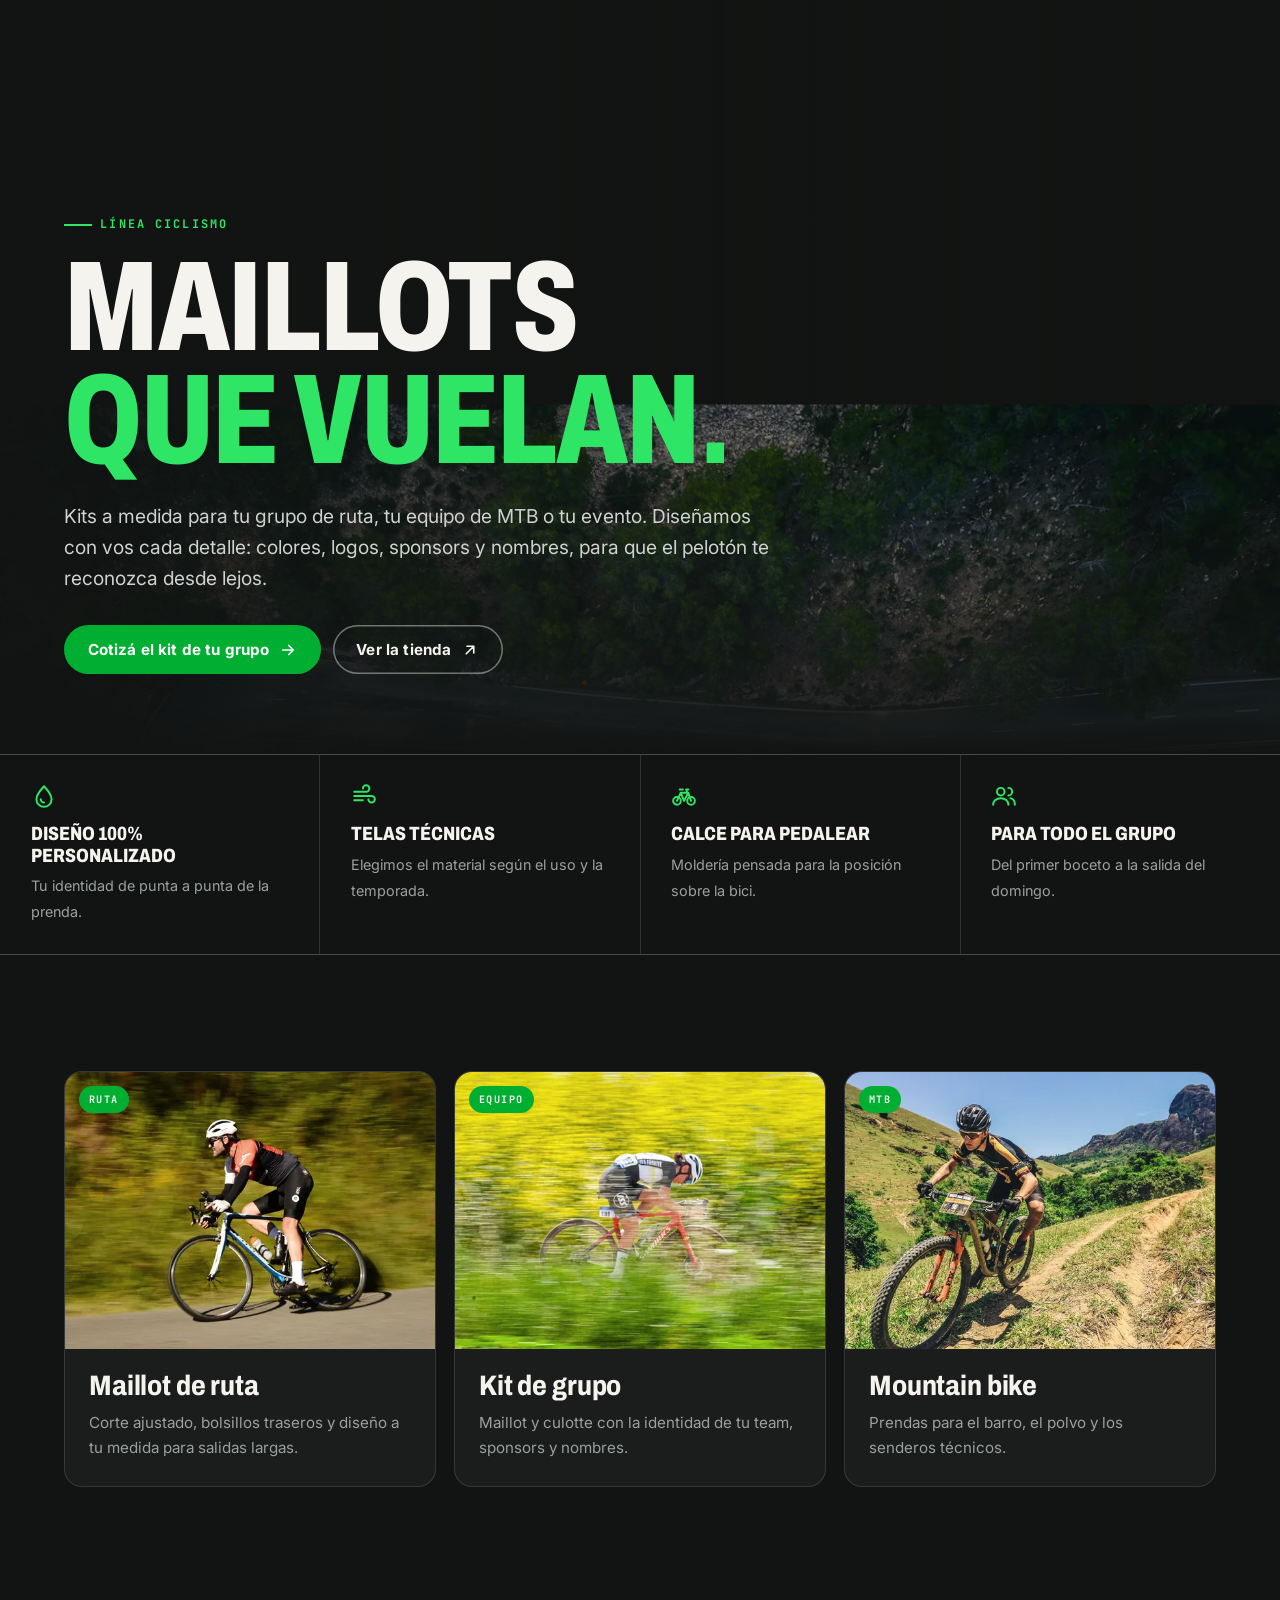
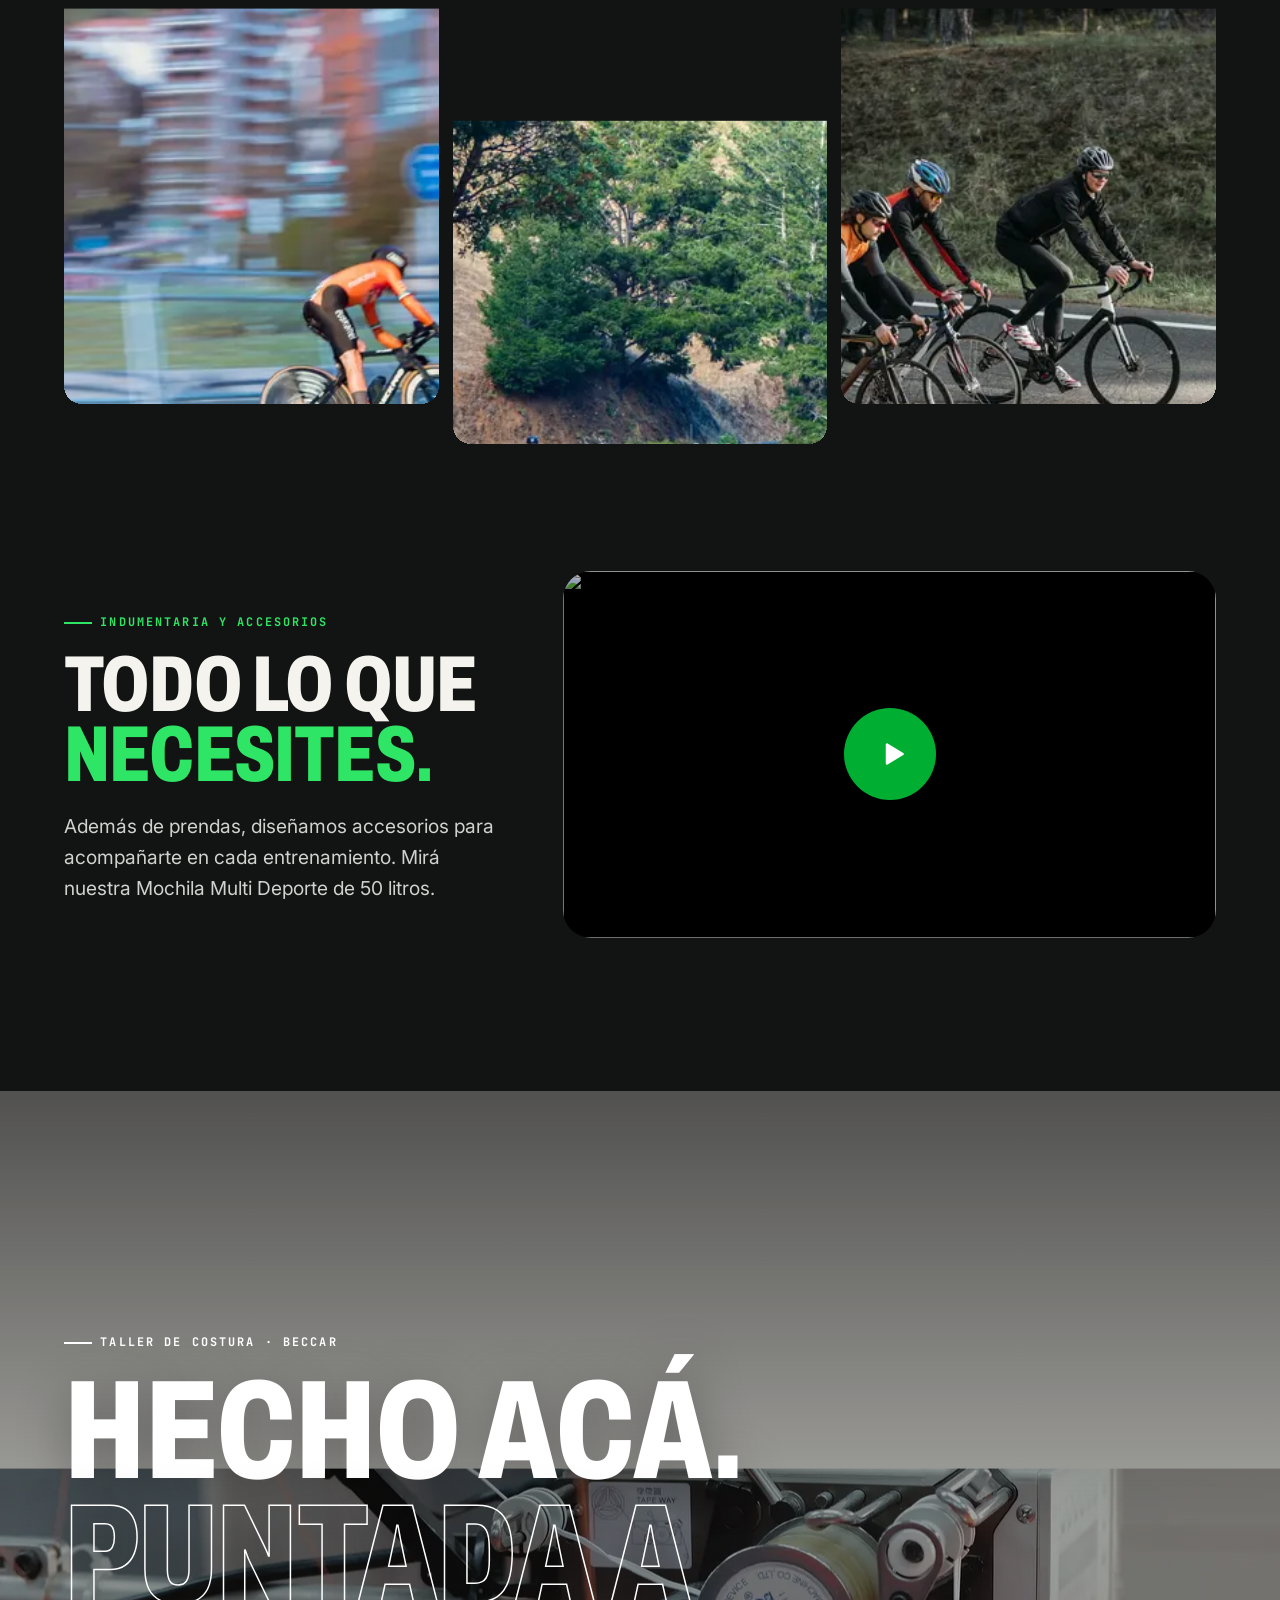
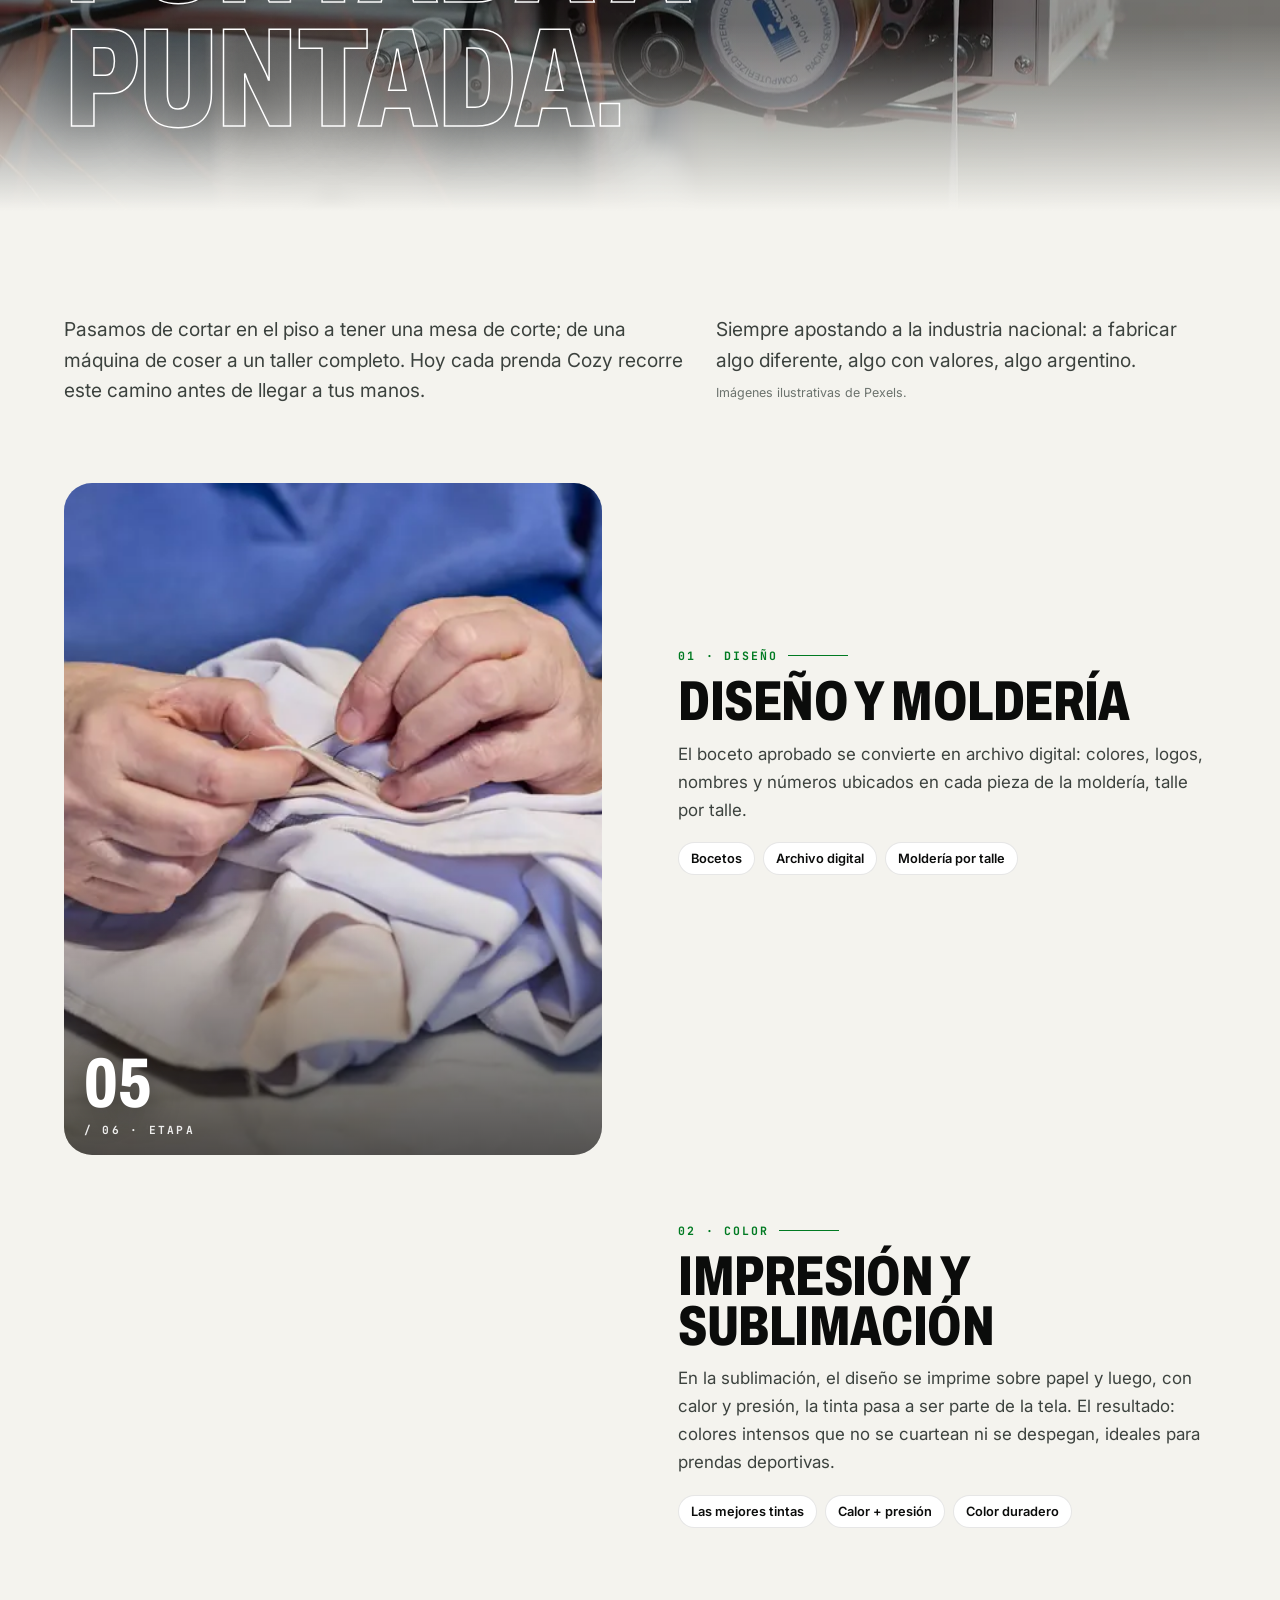
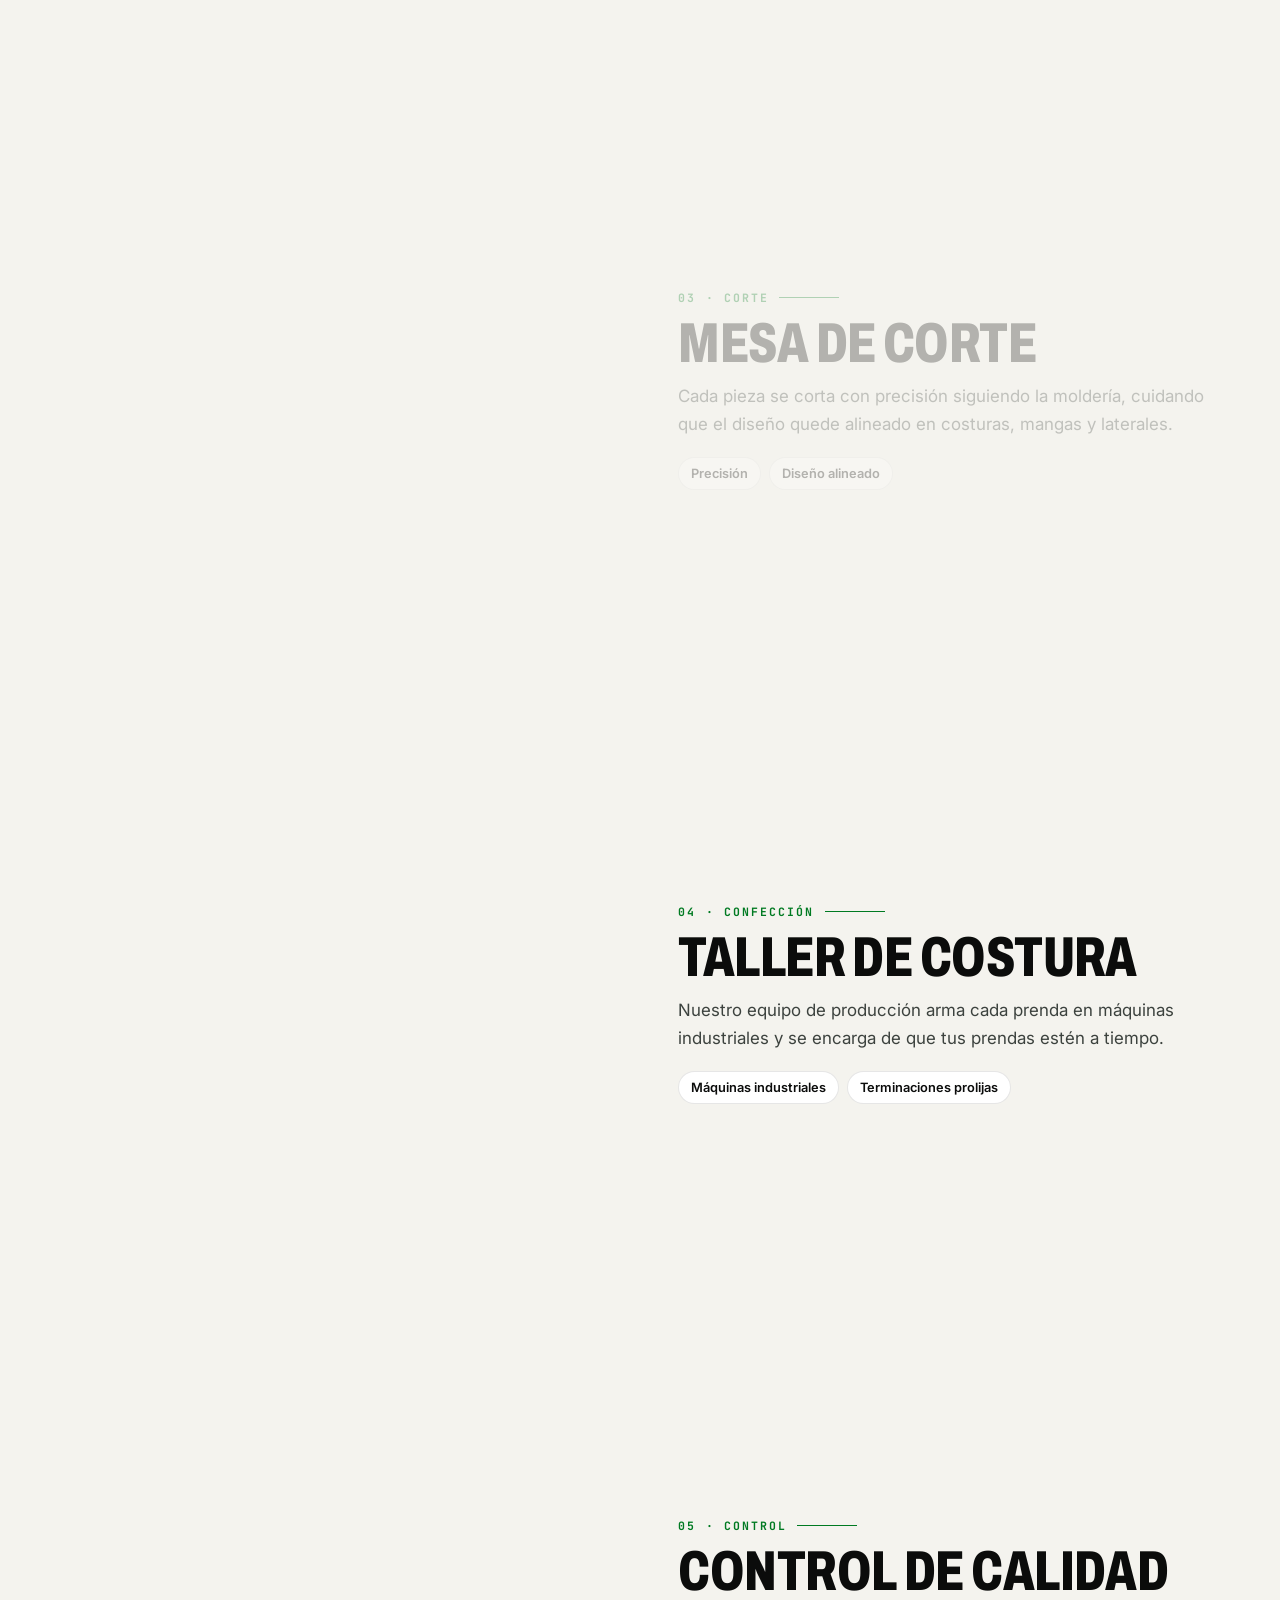
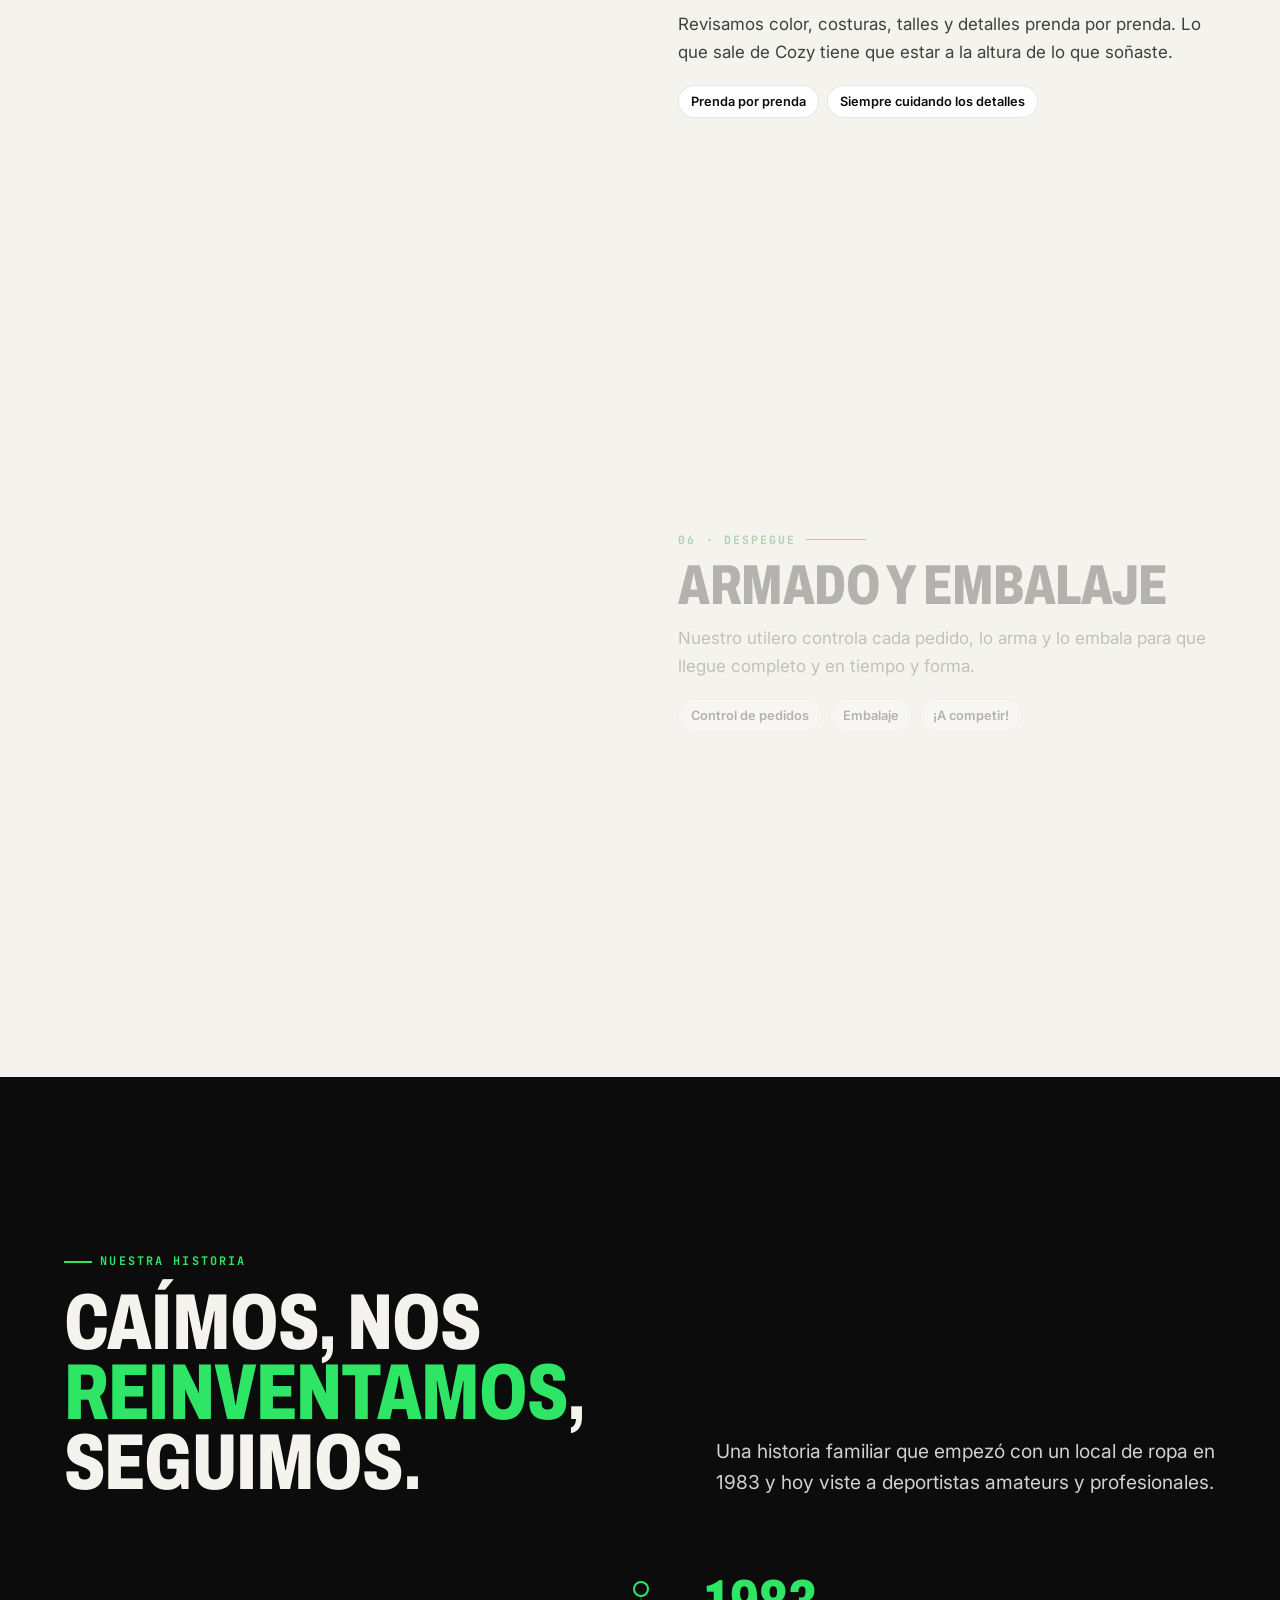
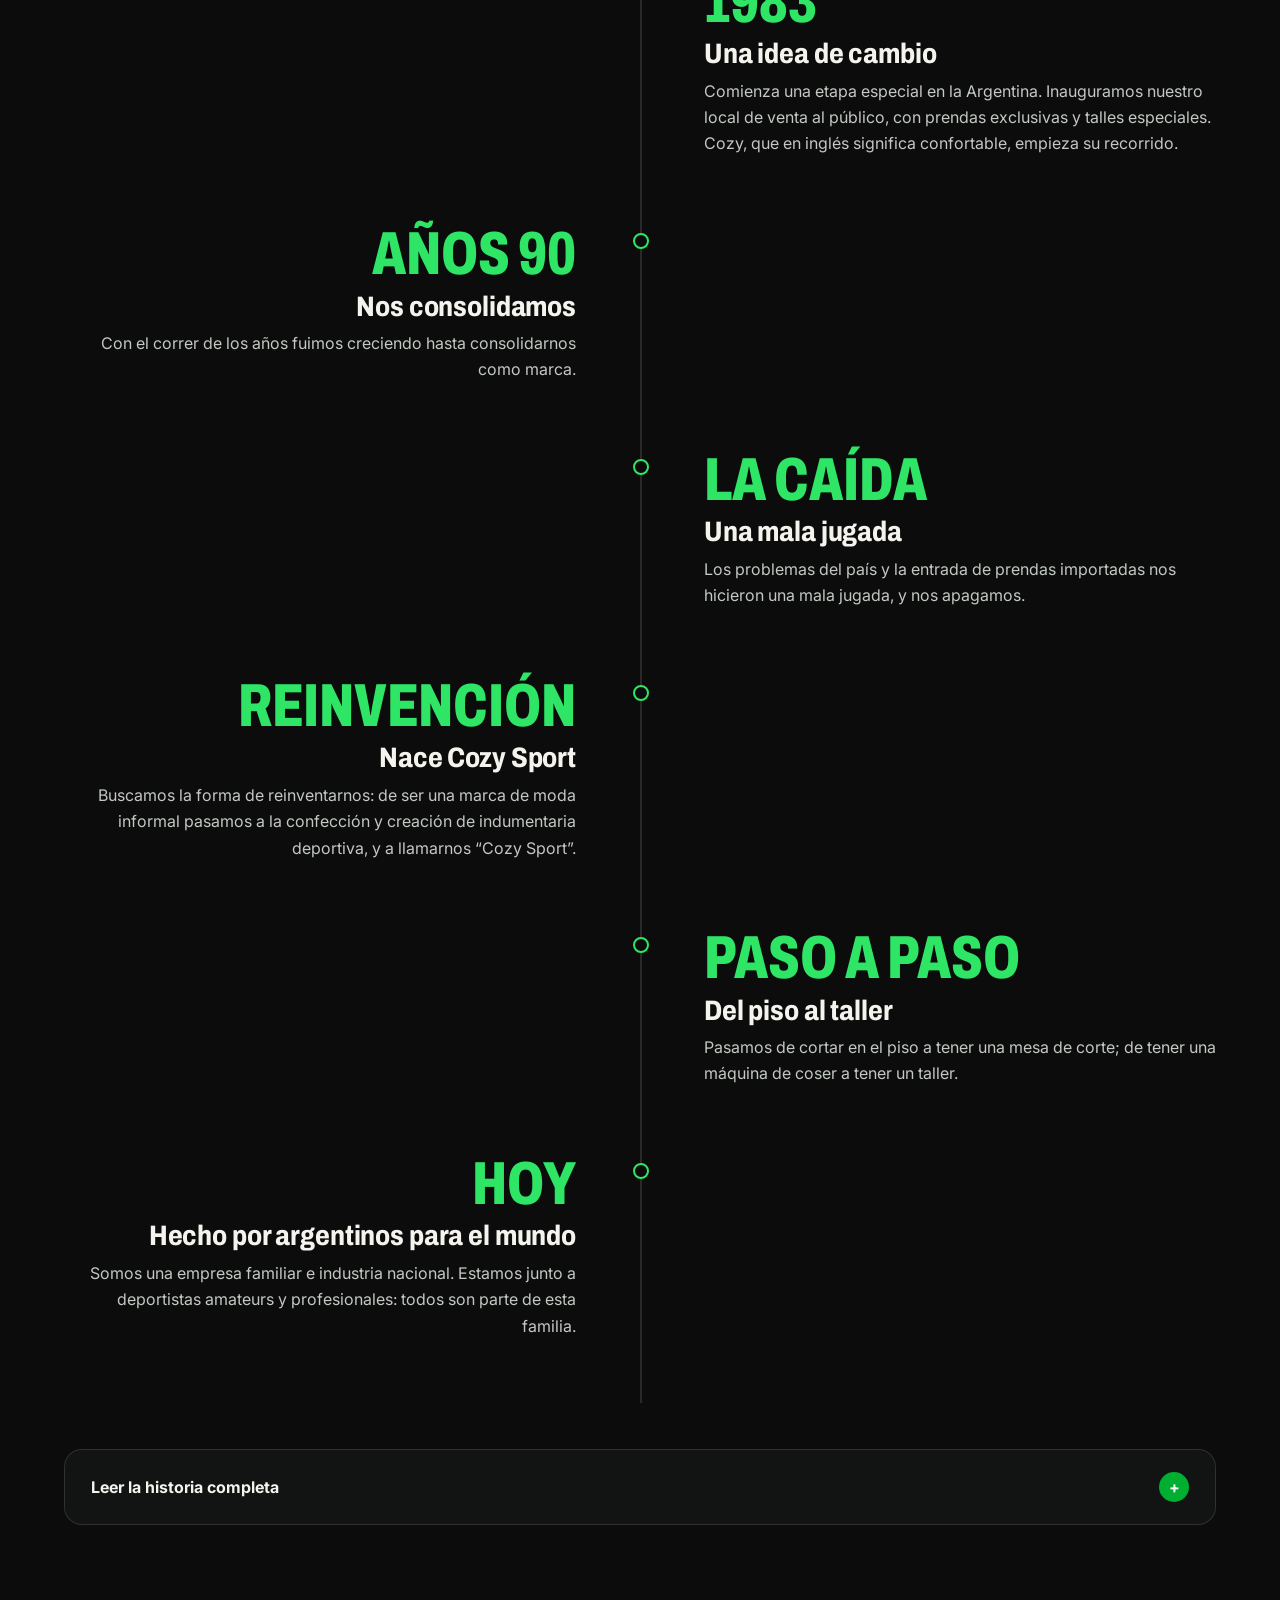
==== commit 41c84df5: "Saca el mapa de Contacto" ====
--- a/index.html
+++ b/index.html
@@ -21,7 +21,7 @@
 <link rel="preconnect" href="https://fonts.gstatic.com" crossorigin>
 <link href="https://fonts.googleapis.com/css2?family=Archivo:wdth,wght@62..125,400..900&family=Inter:wght@400;500;600;700&family=JetBrains+Mono:wght@700&display=swap" rel="stylesheet">
 <link rel="preload" as="image" type="image/webp" href="assets/img/fachada-1280.webp" imagesrcset="assets/img/fachada-640.webp 640w, assets/img/fachada-1280.webp 1280w, assets/img/fachada-1728.webp 1728w" imagesizes="(min-width:1000px) 62vw, 100vw">
-<link rel="stylesheet" href="assets/css/styles.css?v=59bde0141d">
+<link rel="stylesheet" href="assets/css/styles.css?v=fed077470a">
 <script type="application/ld+json">
 {"@context":"https://schema.org","@type":"ClothingStore","name":"Cozy Sport SA","description":"Indumentaria deportiva personalizada. Industria nacional desde 1983.","foundingDate":"1983","email":"info@cozysport.com","telephone":["+54 11 4723-3355","+54 11 4723-2255","+54 11 4723-3373"],"url":"https://cozysport.com/","address":{"@type":"PostalAddress","streetAddress":"Uruguay 3442","addressLocality":"Beccar","addressRegion":"Buenos Aires","postalCode":"1643","addressCountry":"AR"},"sameAs":["https://instagram.com/cozysport","https://www.facebook.com/cozysport","https://twitter.com/cozysport","https://www.youtube.com/channel/UCqqrq2bQ2Q-Dgik3gxvm1Yw","https://tiendacozy.com/"]}
 </script>
@@ -430,9 +430,6 @@
         <p class="note" id="formNote" aria-live="polite">Elegí con quién hablar y se abre WhatsApp con tu consulta ya escrita: solo tenés que tocar enviar.</p>
       </form>
     </div>
-    <div class="map rv">
-      <iframe title="Mapa: Cozy Sport, Uruguay 3442, Beccar" loading="lazy" referrerpolicy="no-referrer-when-downgrade" src="https://www.google.com/maps?q=Uruguay+3442,+Beccar,+Buenos+Aires,+Argentina&amp;output=embed"></iframe>
-    </div>
   </div>
 </section>
 </main>
--- a/assets/css/styles.css
+++ b/assets/css/styles.css
@@ -397,10 +397,6 @@
   .bub,.talk.open .bub{transform:translate(var(--x),var(--y));transition:opacity .2s ease,color .25s,border-color .25s,box-shadow .25s}
   .bub:hover{scale:1}.talk-btn:active{transform:none}.talk-chev{transition:none}
 }
-.map{width:100%;max-width:100%;min-width:0;margin-top:clamp(40px,6vw,80px);border-radius:var(--r-lg);overflow:hidden;border:1px solid var(--line);aspect-ratio:16/7;min-height:320px;position:relative;background:var(--ink-2)}
-@media(max-width:700px){.map{aspect-ratio:auto;height:320px}}
-.map iframe{width:100%;height:100%;border:0;filter:grayscale(1) invert(.92) contrast(.9);transition:filter .5s}
-.map:hover iframe{filter:none}
 
 /* ---------- Footer ---------- */
 .ftr h4{font:700 .7rem var(--mono);letter-spacing:.16em;text-transform:uppercase;color:var(--muted);margin:0 0 16px}
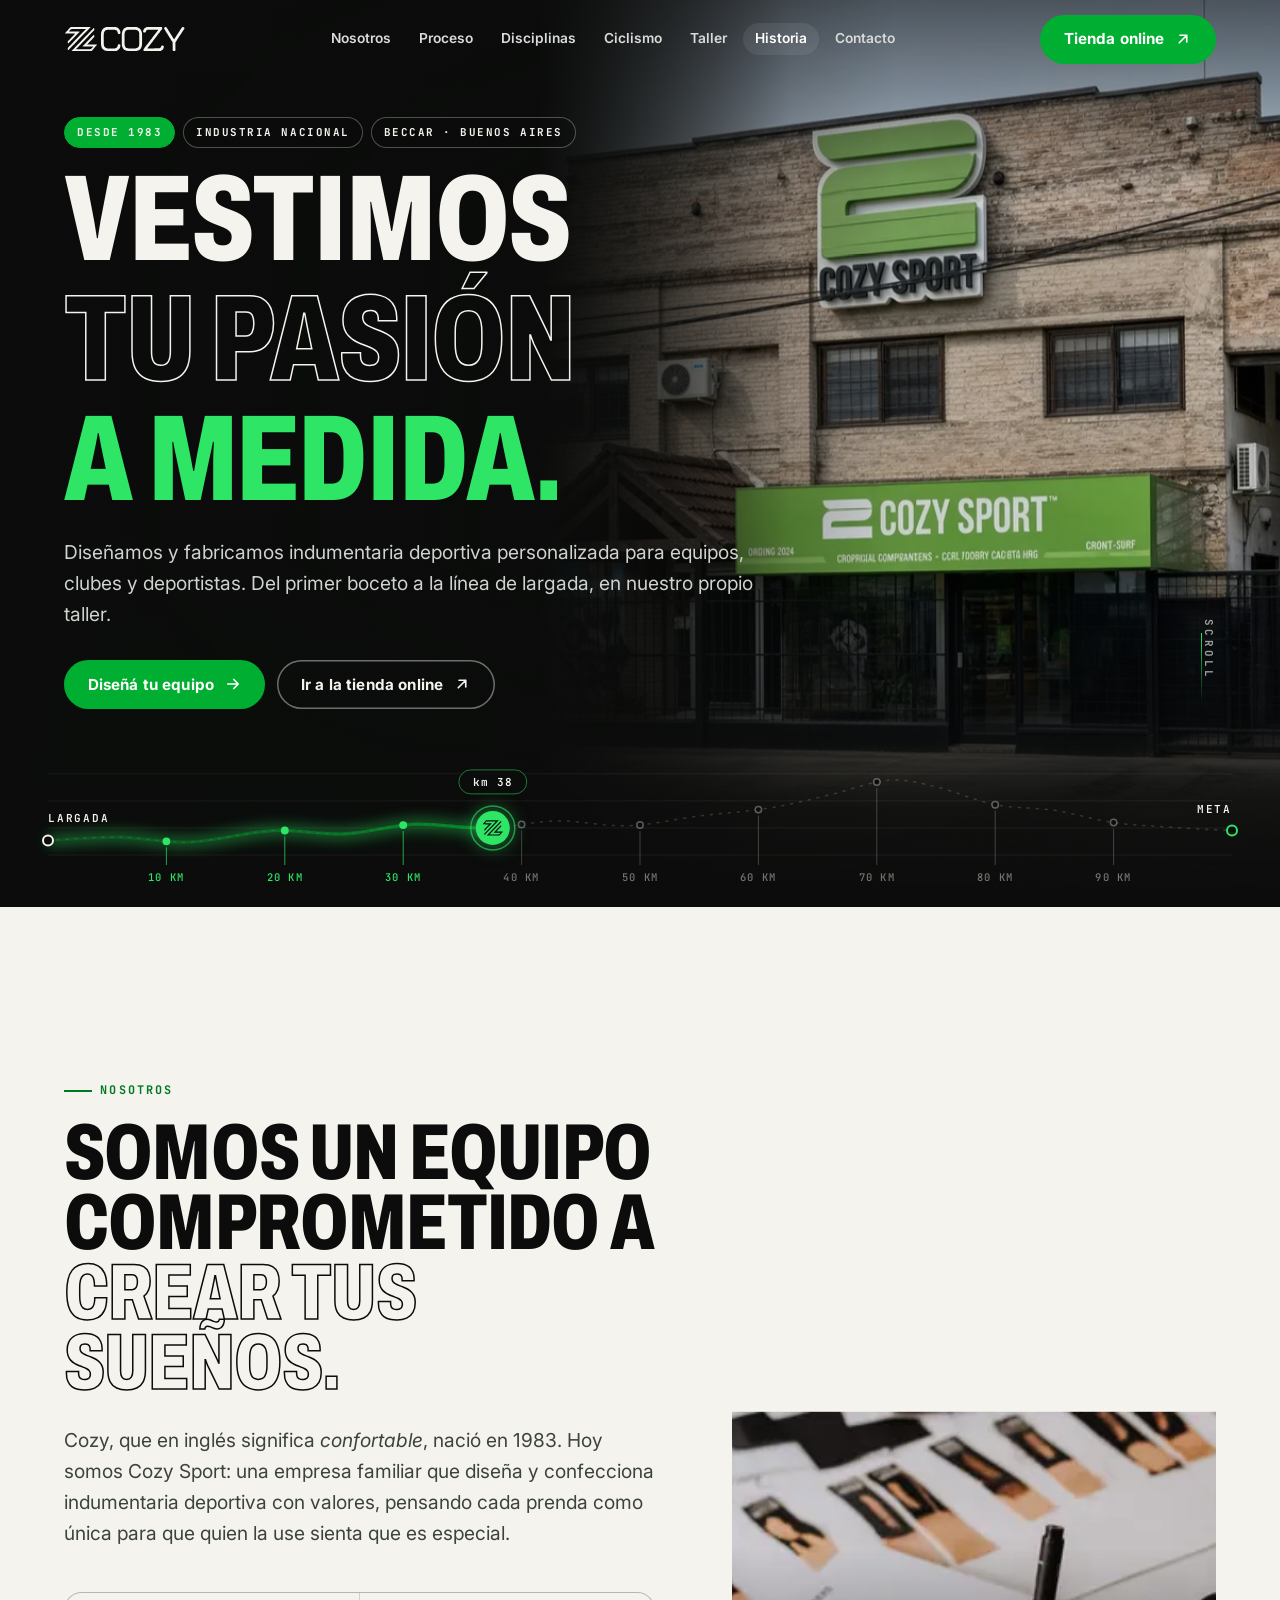
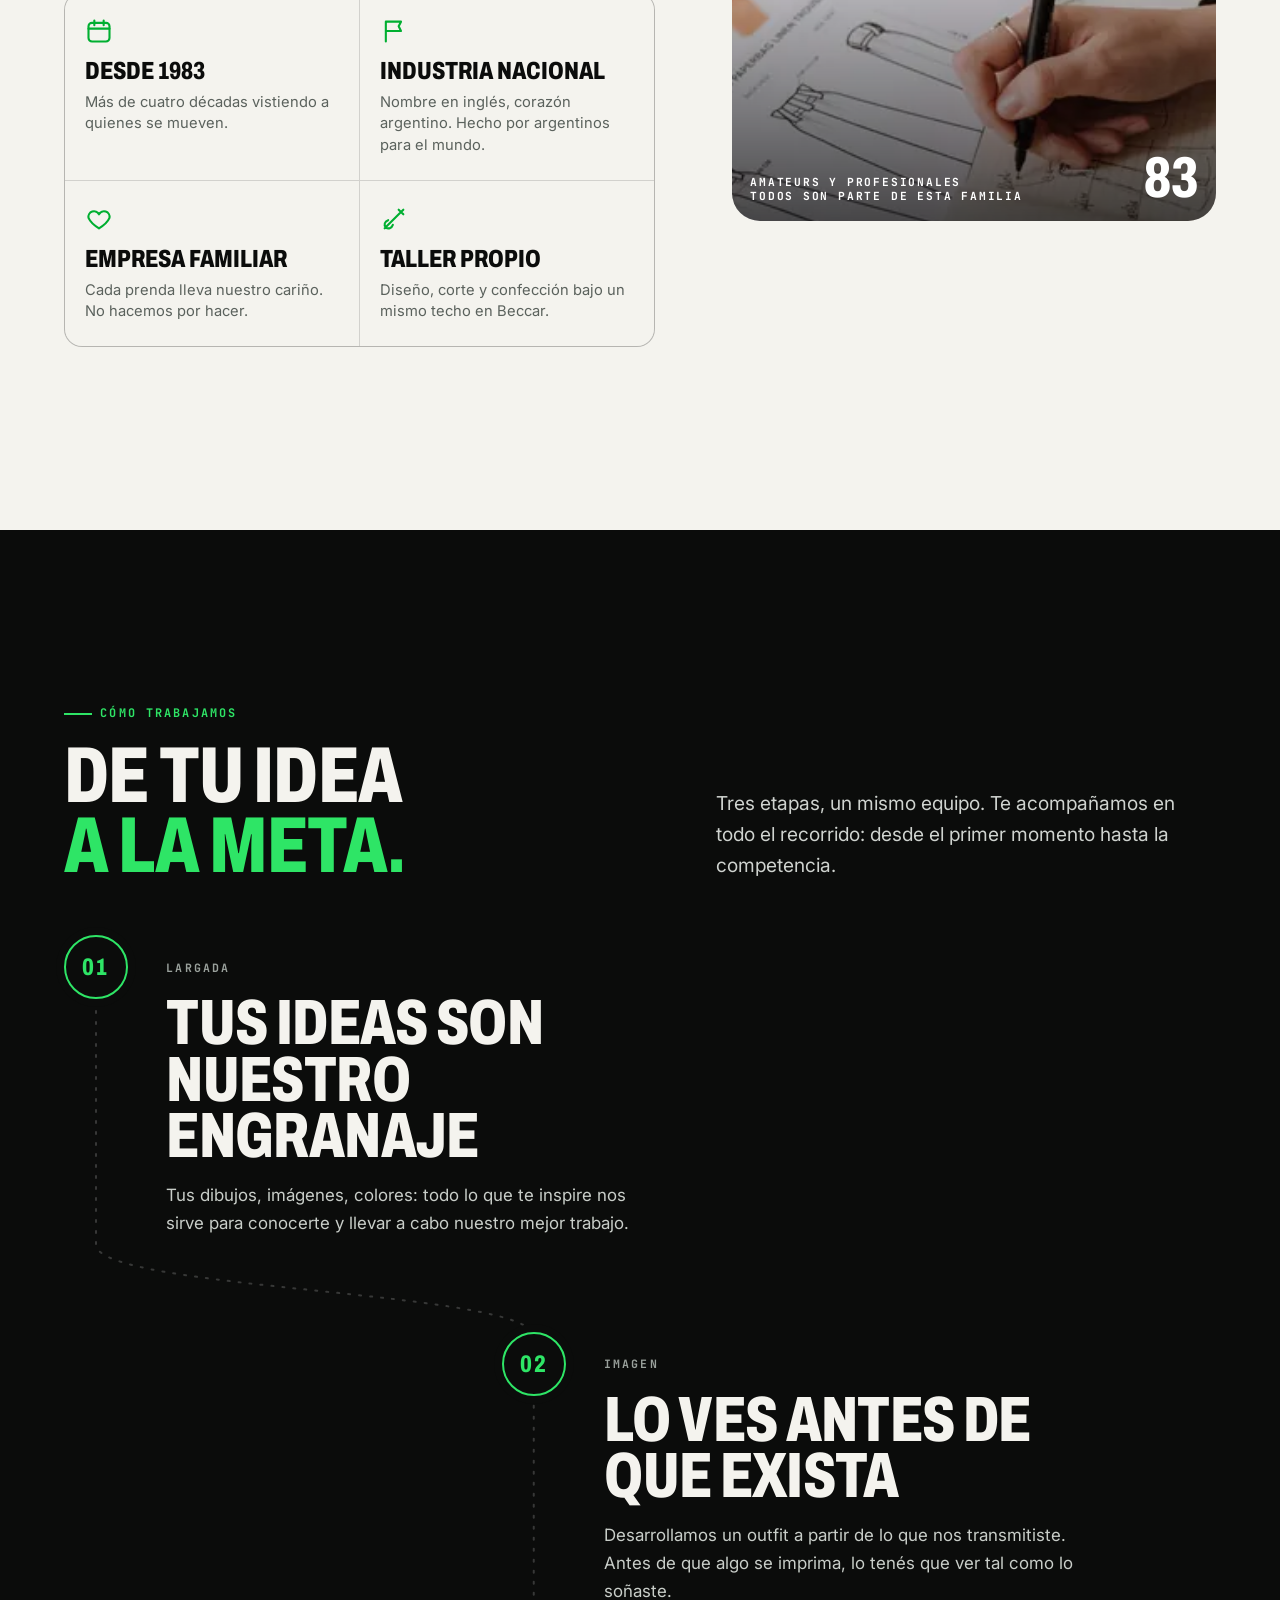
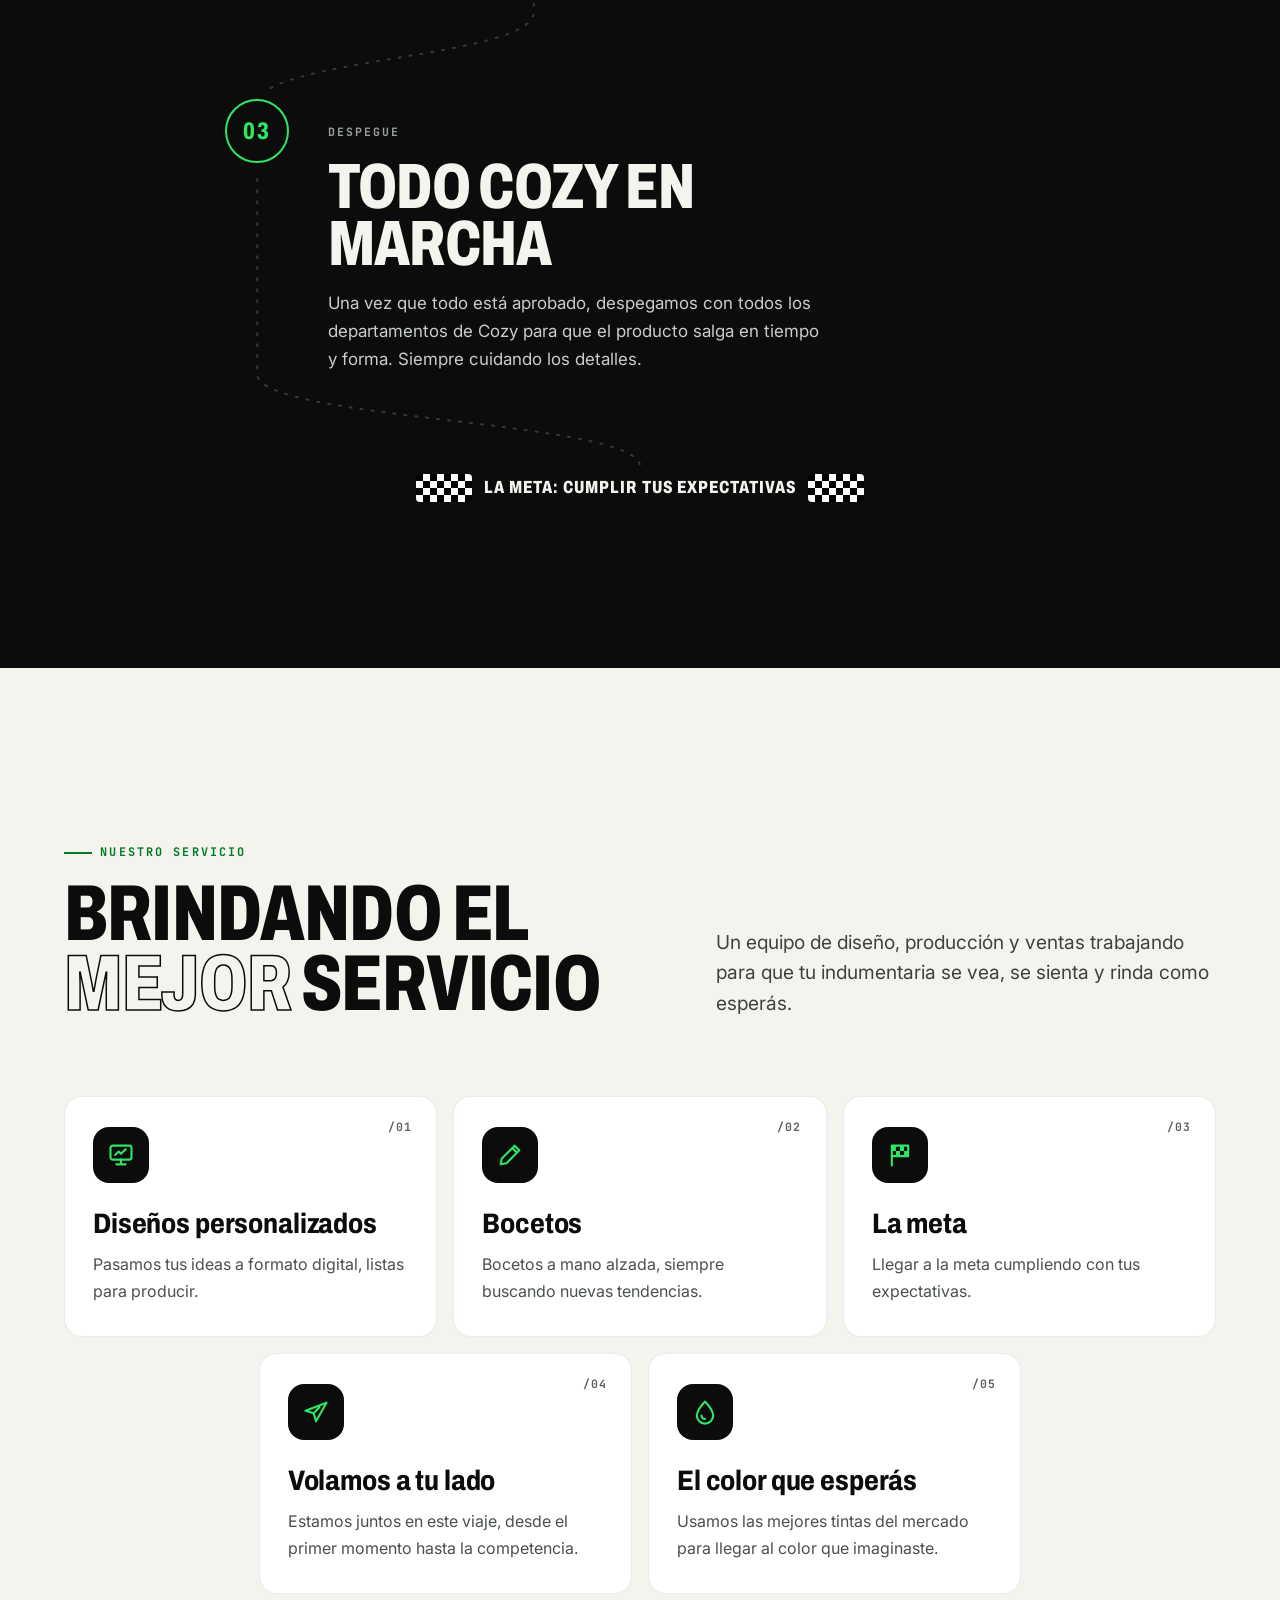
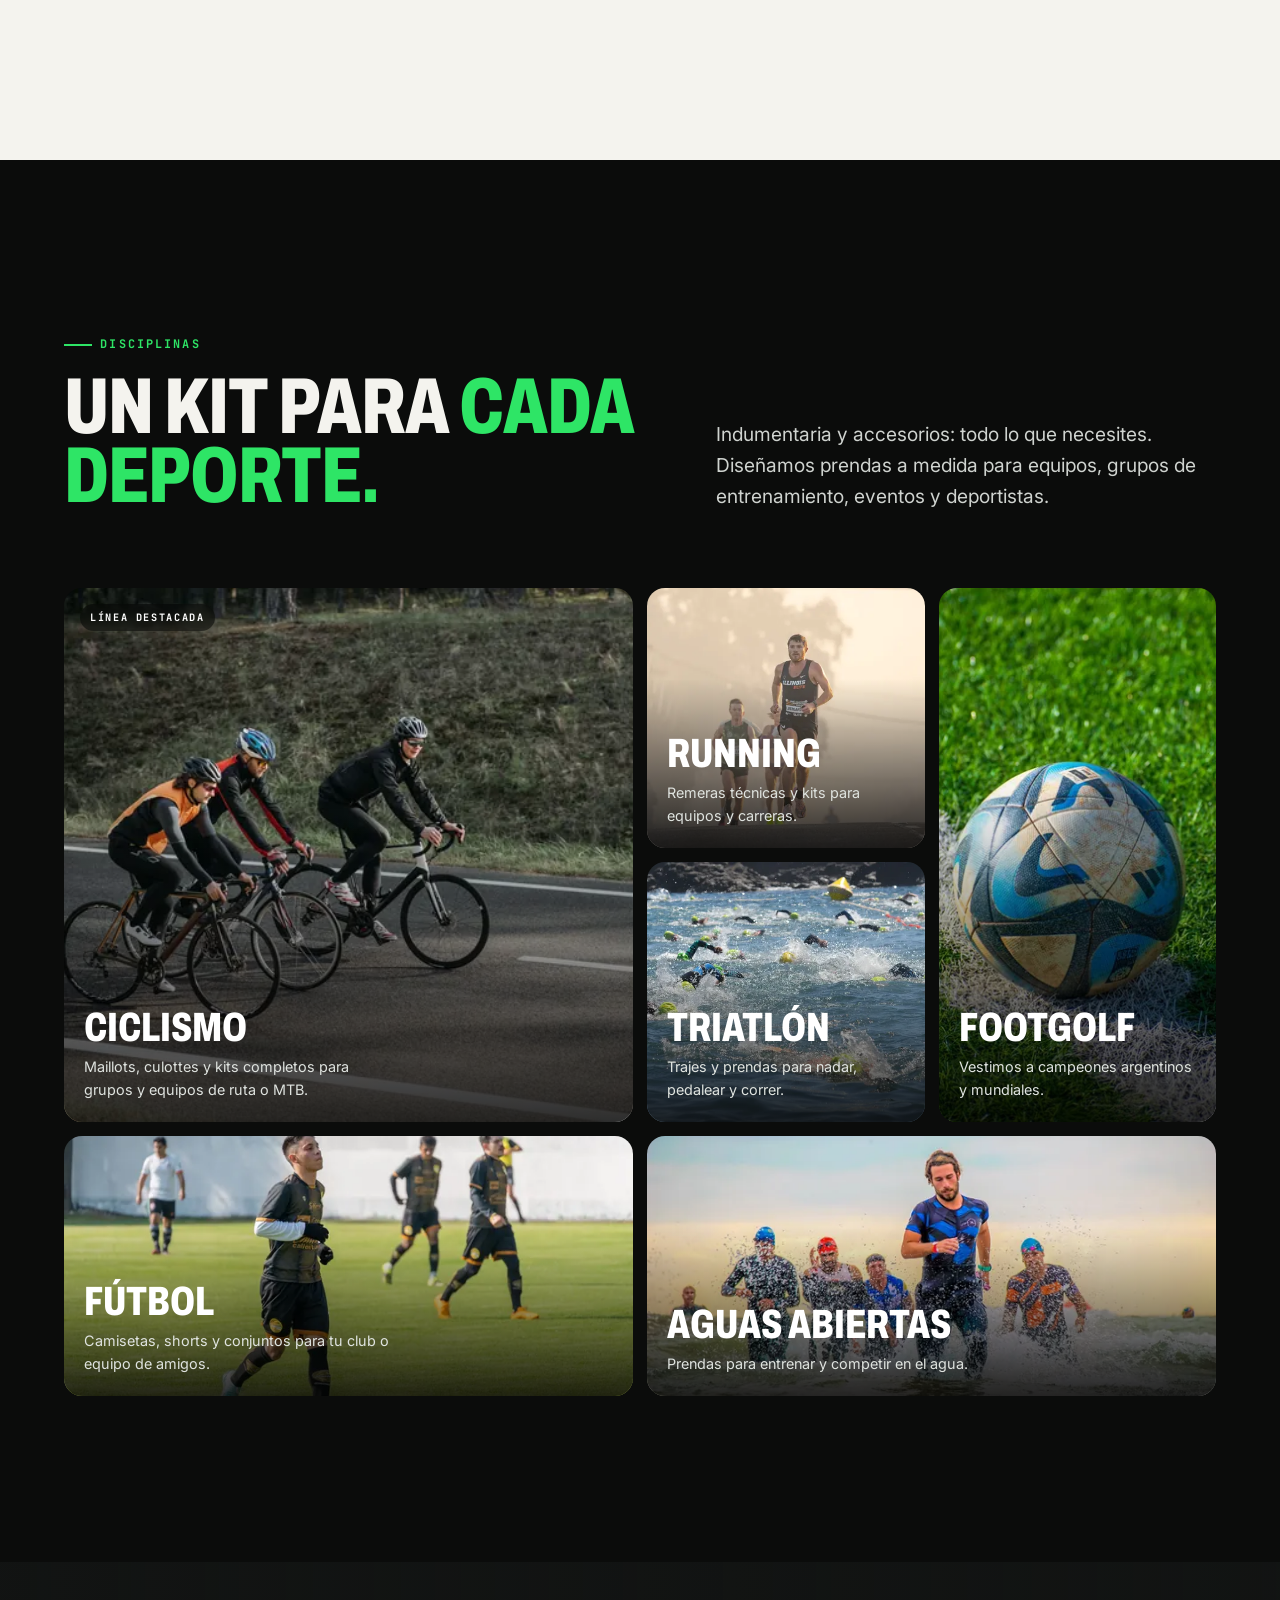
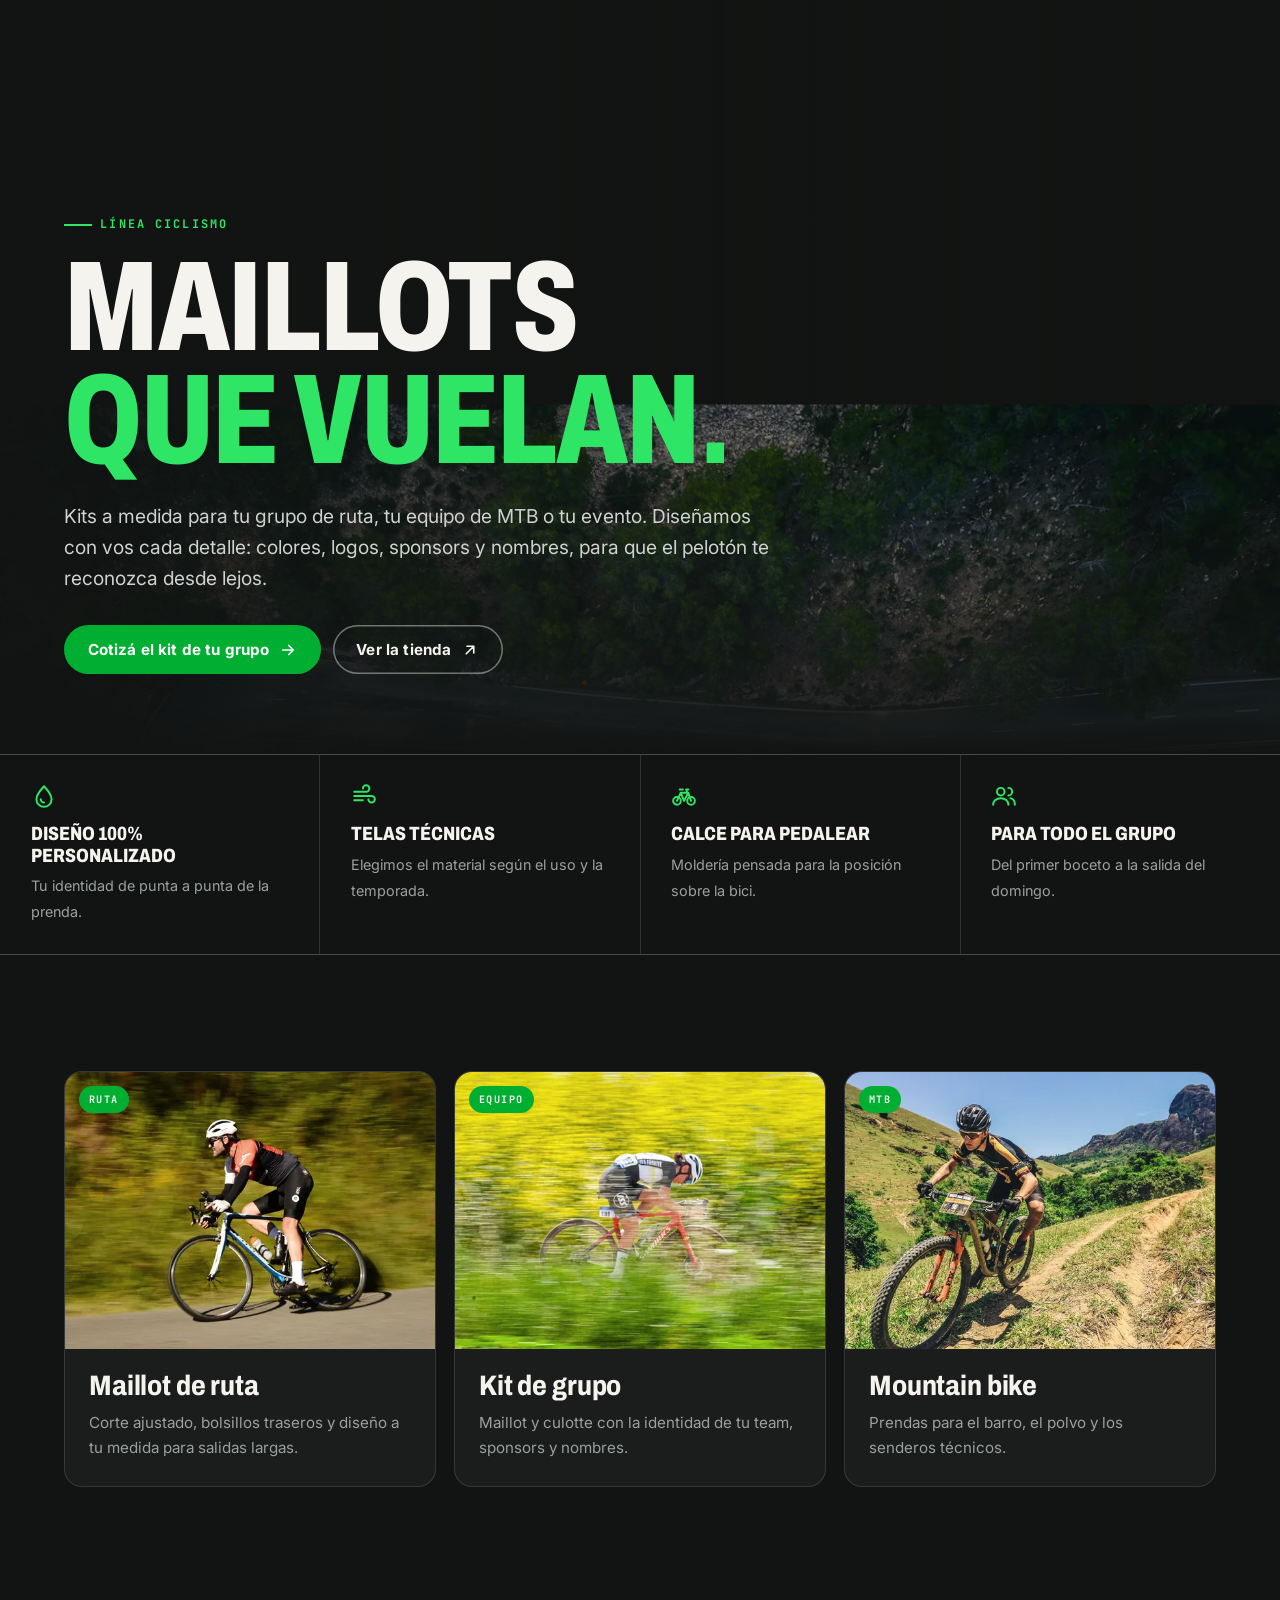
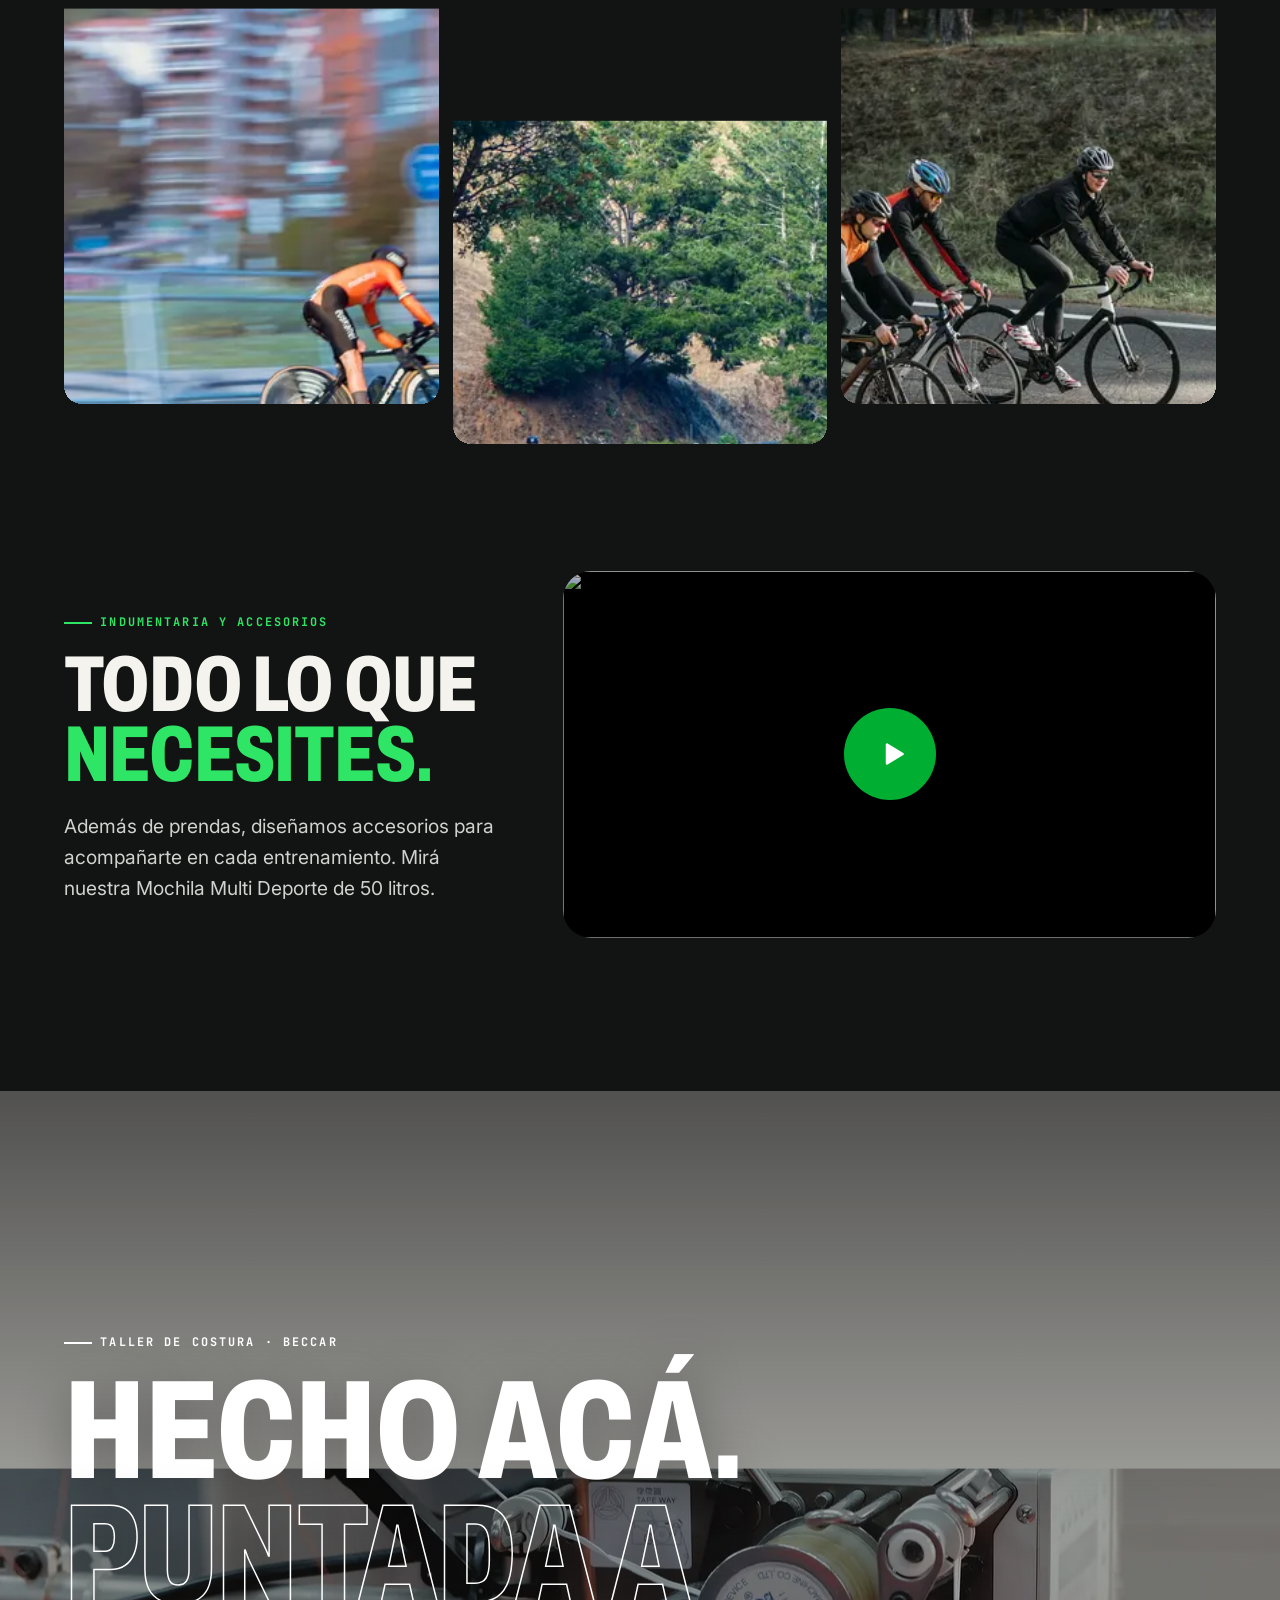
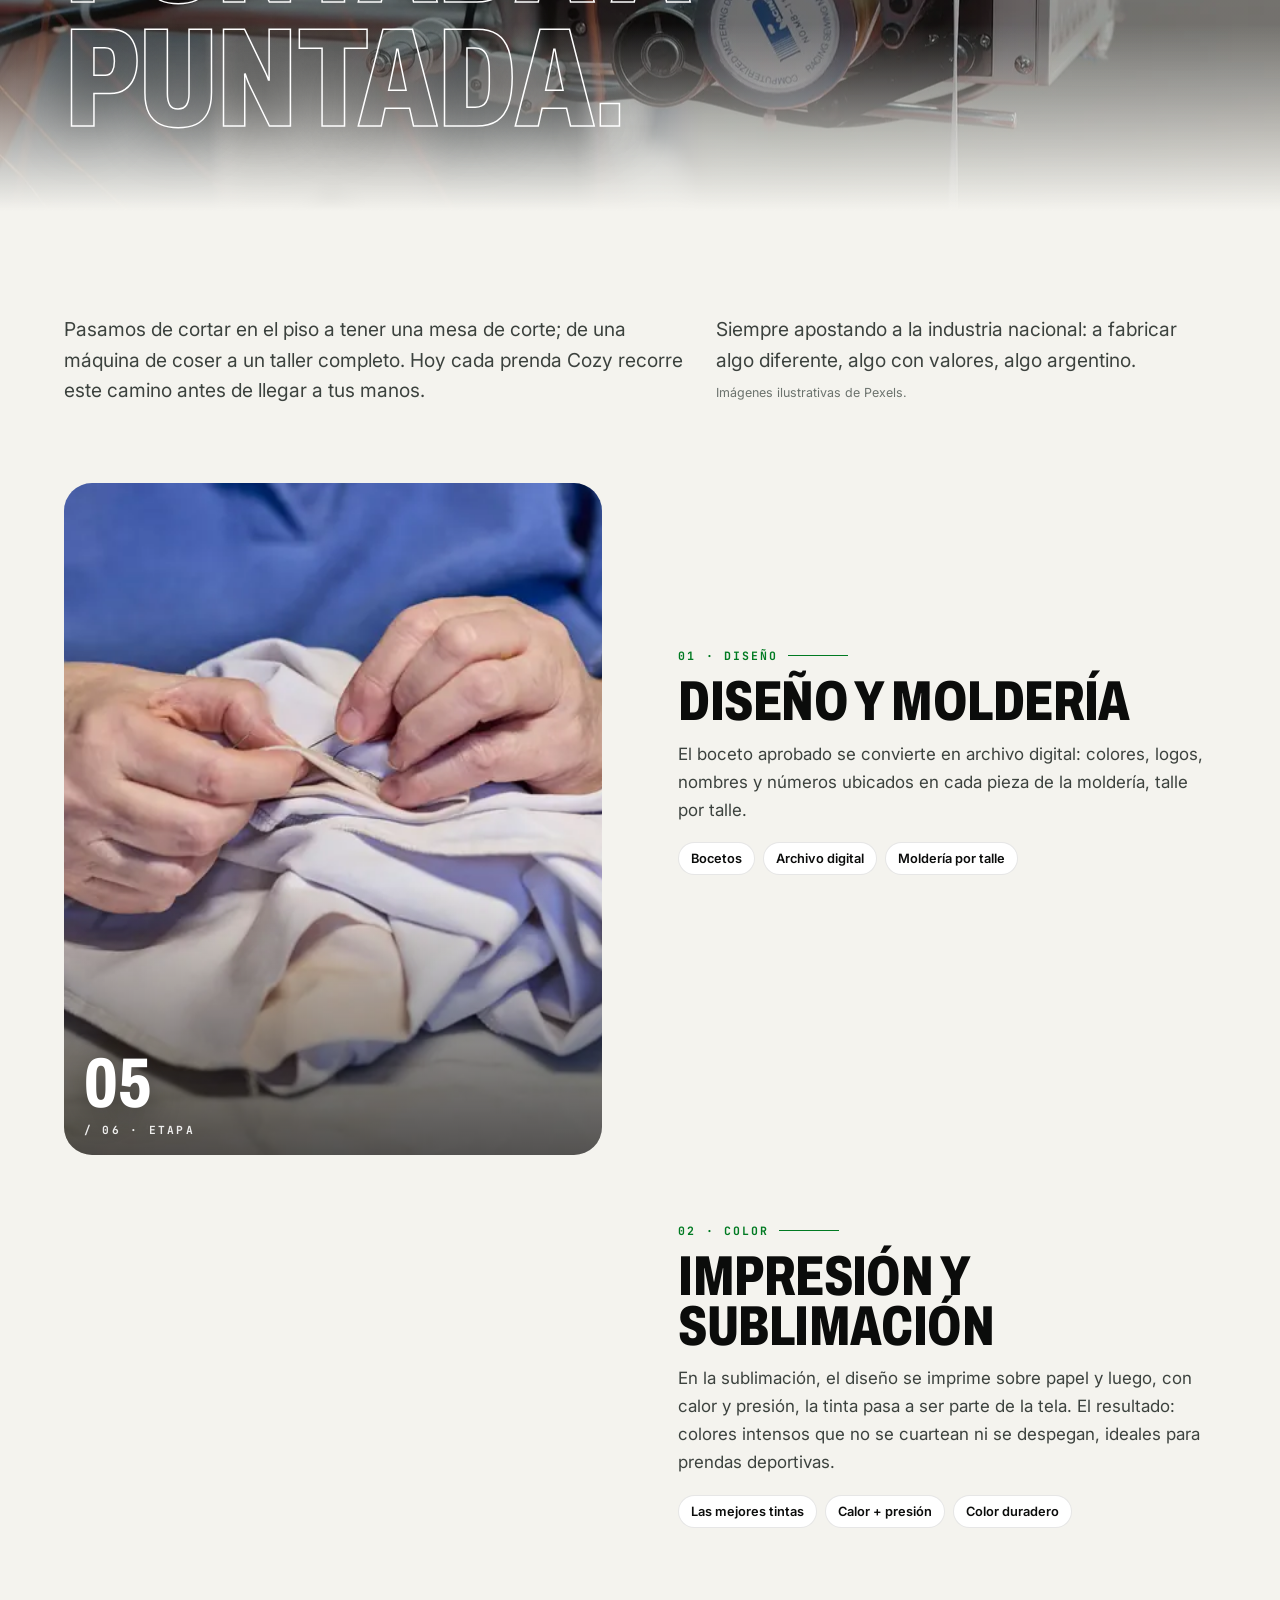
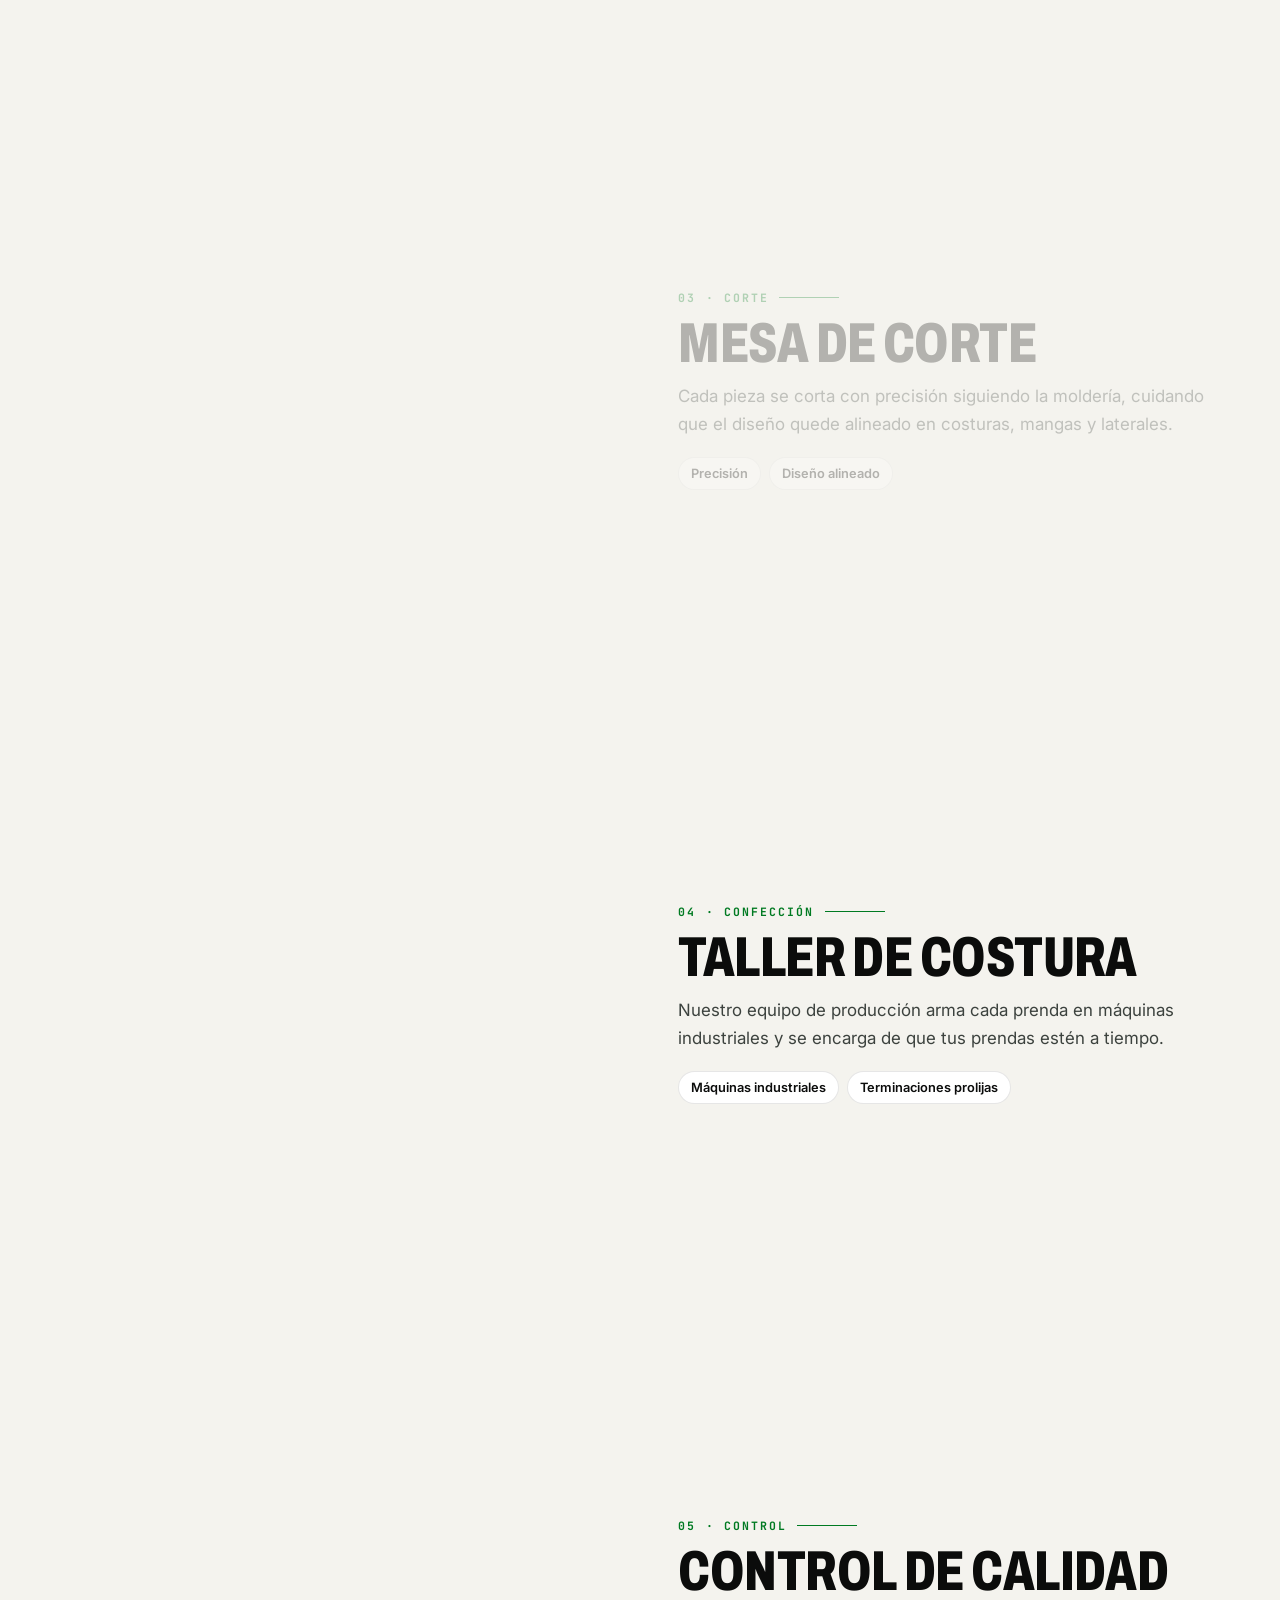
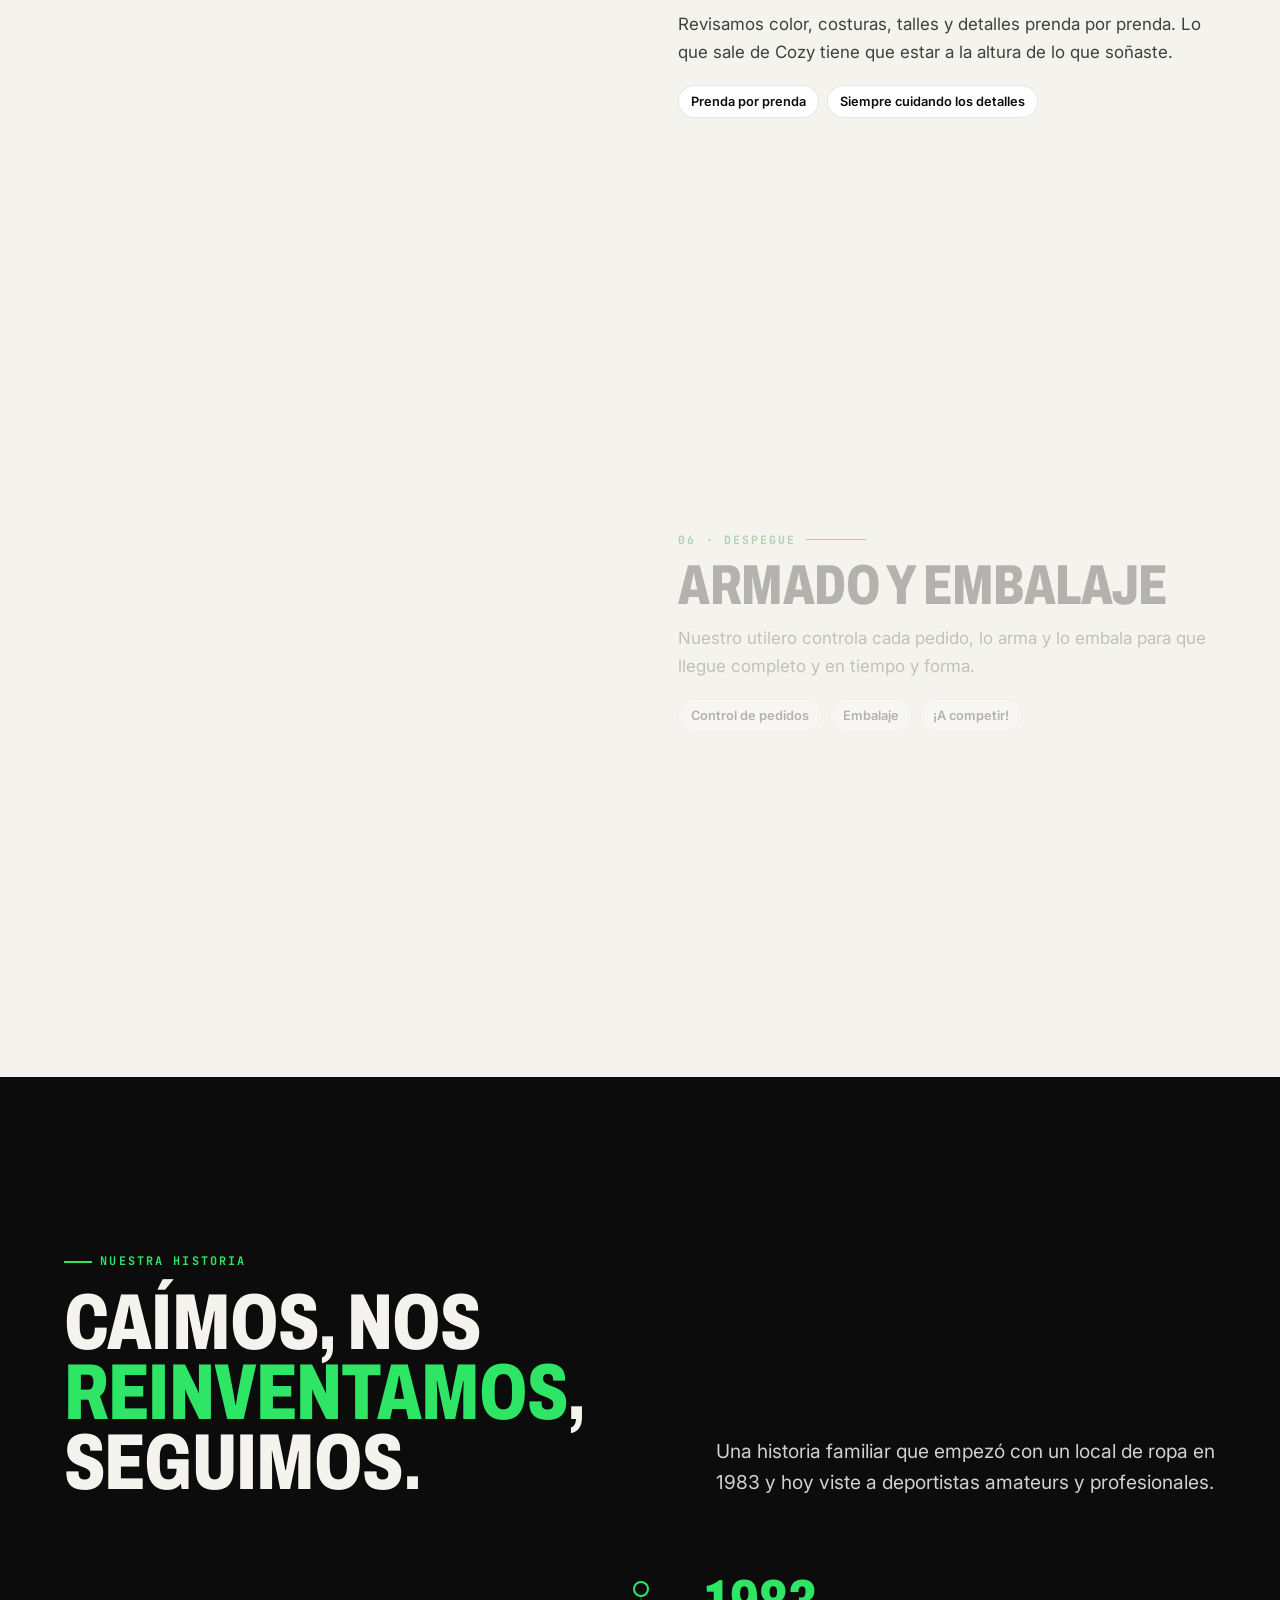
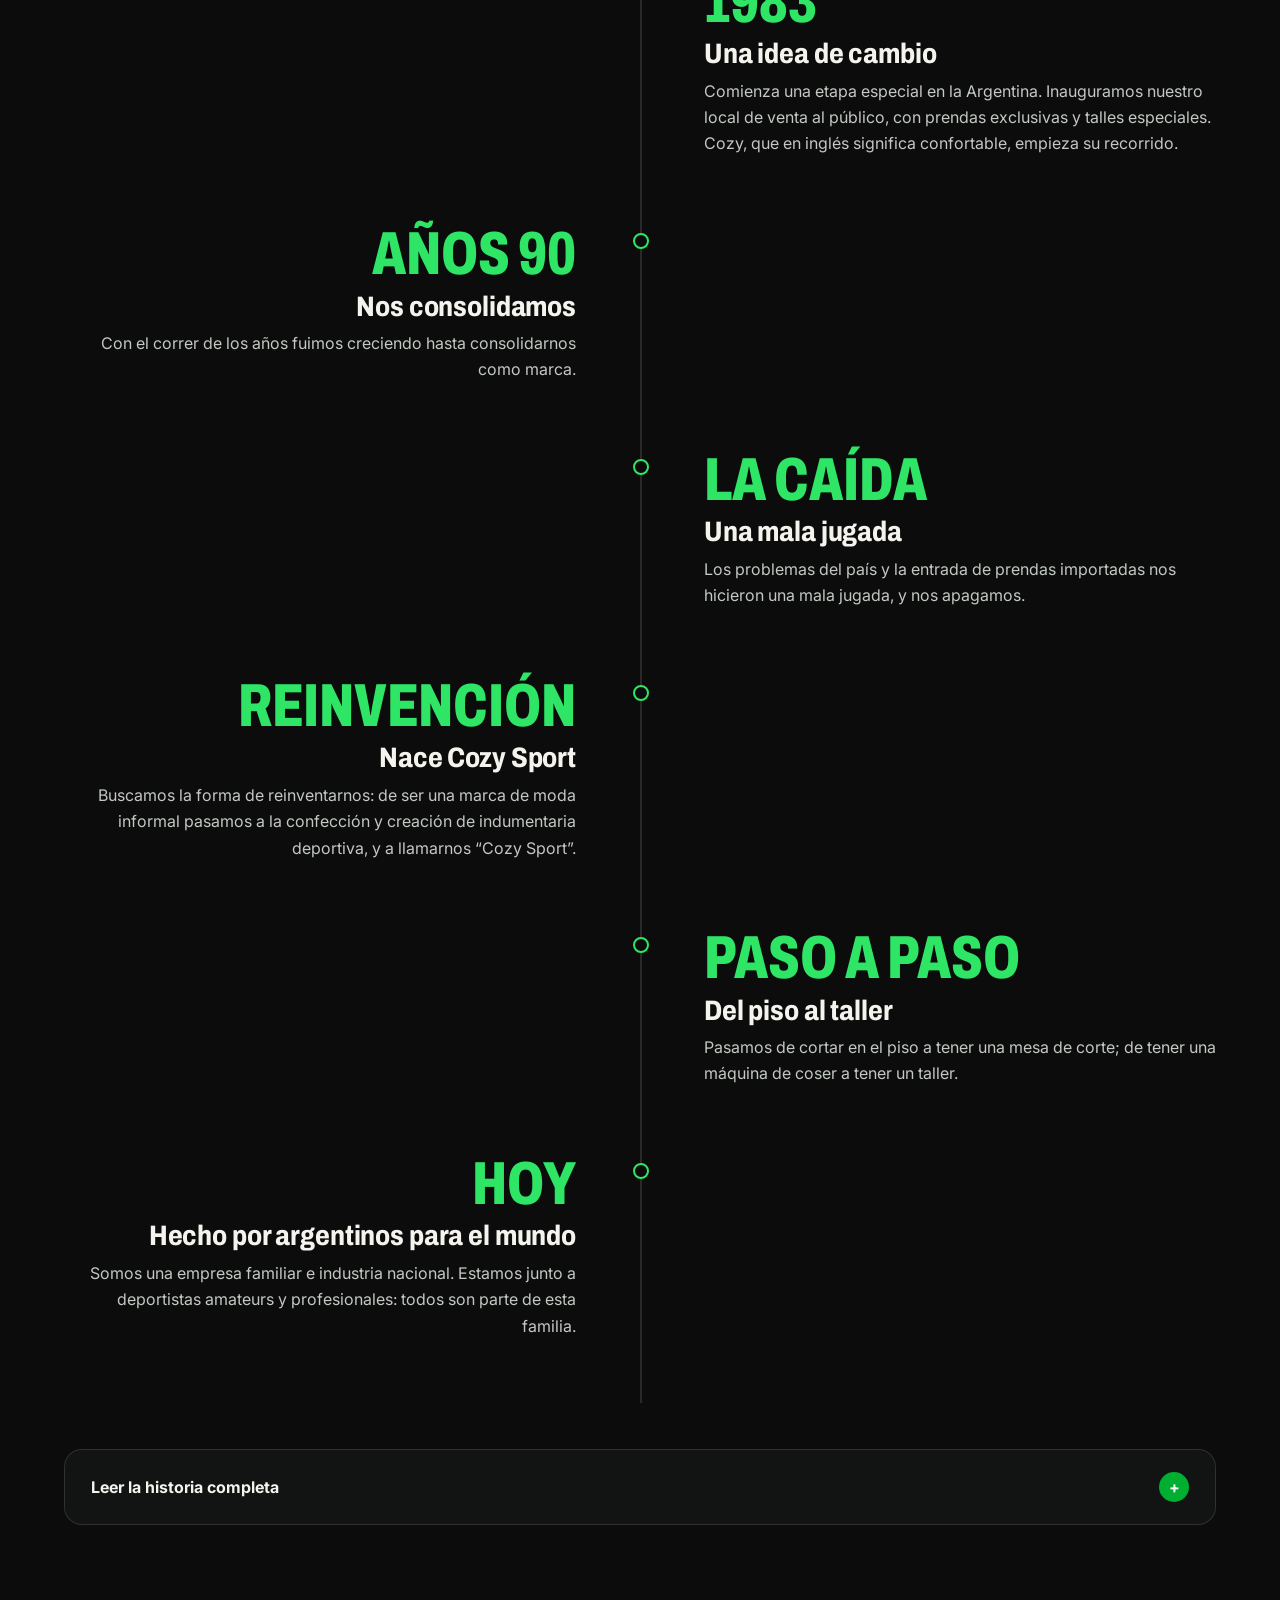
==== commit 203fa971: "Disciplinas: grilla pareja en mobile" ====
--- a/index.html
+++ b/index.html
@@ -21,7 +21,7 @@
 <link rel="preconnect" href="https://fonts.gstatic.com" crossorigin>
 <link href="https://fonts.googleapis.com/css2?family=Archivo:wdth,wght@62..125,400..900&family=Inter:wght@400;500;600;700&family=JetBrains+Mono:wght@700&display=swap" rel="stylesheet">
 <link rel="preload" as="image" type="image/webp" href="assets/img/fachada-1280.webp" imagesrcset="assets/img/fachada-640.webp 640w, assets/img/fachada-1280.webp 1280w, assets/img/fachada-1728.webp 1728w" imagesizes="(min-width:1000px) 62vw, 100vw">
-<link rel="stylesheet" href="assets/css/styles.css?v=fed077470a">
+<link rel="stylesheet" href="assets/css/styles.css?v=436a09df50">
 <script type="application/ld+json">
 {"@context":"https://schema.org","@type":"ClothingStore","name":"Cozy Sport SA","description":"Indumentaria deportiva personalizada. Industria nacional desde 1983.","foundingDate":"1983","email":"info@cozysport.com","telephone":["+54 11 4723-3355","+54 11 4723-2255","+54 11 4723-3373"],"url":"https://cozysport.com/","address":{"@type":"PostalAddress","streetAddress":"Uruguay 3442","addressLocality":"Beccar","addressRegion":"Buenos Aires","postalCode":"1643","addressCountry":"AR"},"sameAs":["https://instagram.com/cozysport","https://www.facebook.com/cozysport","https://twitter.com/cozysport","https://www.youtube.com/channel/UCqqrq2bQ2Q-Dgik3gxvm1Yw","https://tiendacozy.com/"]}
 </script>
--- a/assets/css/styles.css
+++ b/assets/css/styles.css
@@ -181,6 +181,7 @@
 .tile.big{grid-column:span 2;min-height:420px}
 .tile.wide{grid-column:span 2}
 @media(min-width:900px){.bento{grid-template-columns:repeat(4,1fr);grid-auto-rows:260px}.tile{min-height:0}.tile.big{grid-column:span 2;grid-row:span 2;min-height:0}.tile.tall{grid-row:span 2}.tile.wide{grid-column:span 2}}
+@media(max-width:899px){.bento .tile.wide:not(:last-child){grid-column:auto}}
 
 /* ---------- Ciclismo ---------- */
 .cycling{background:var(--ink-2);overflow:hidden}
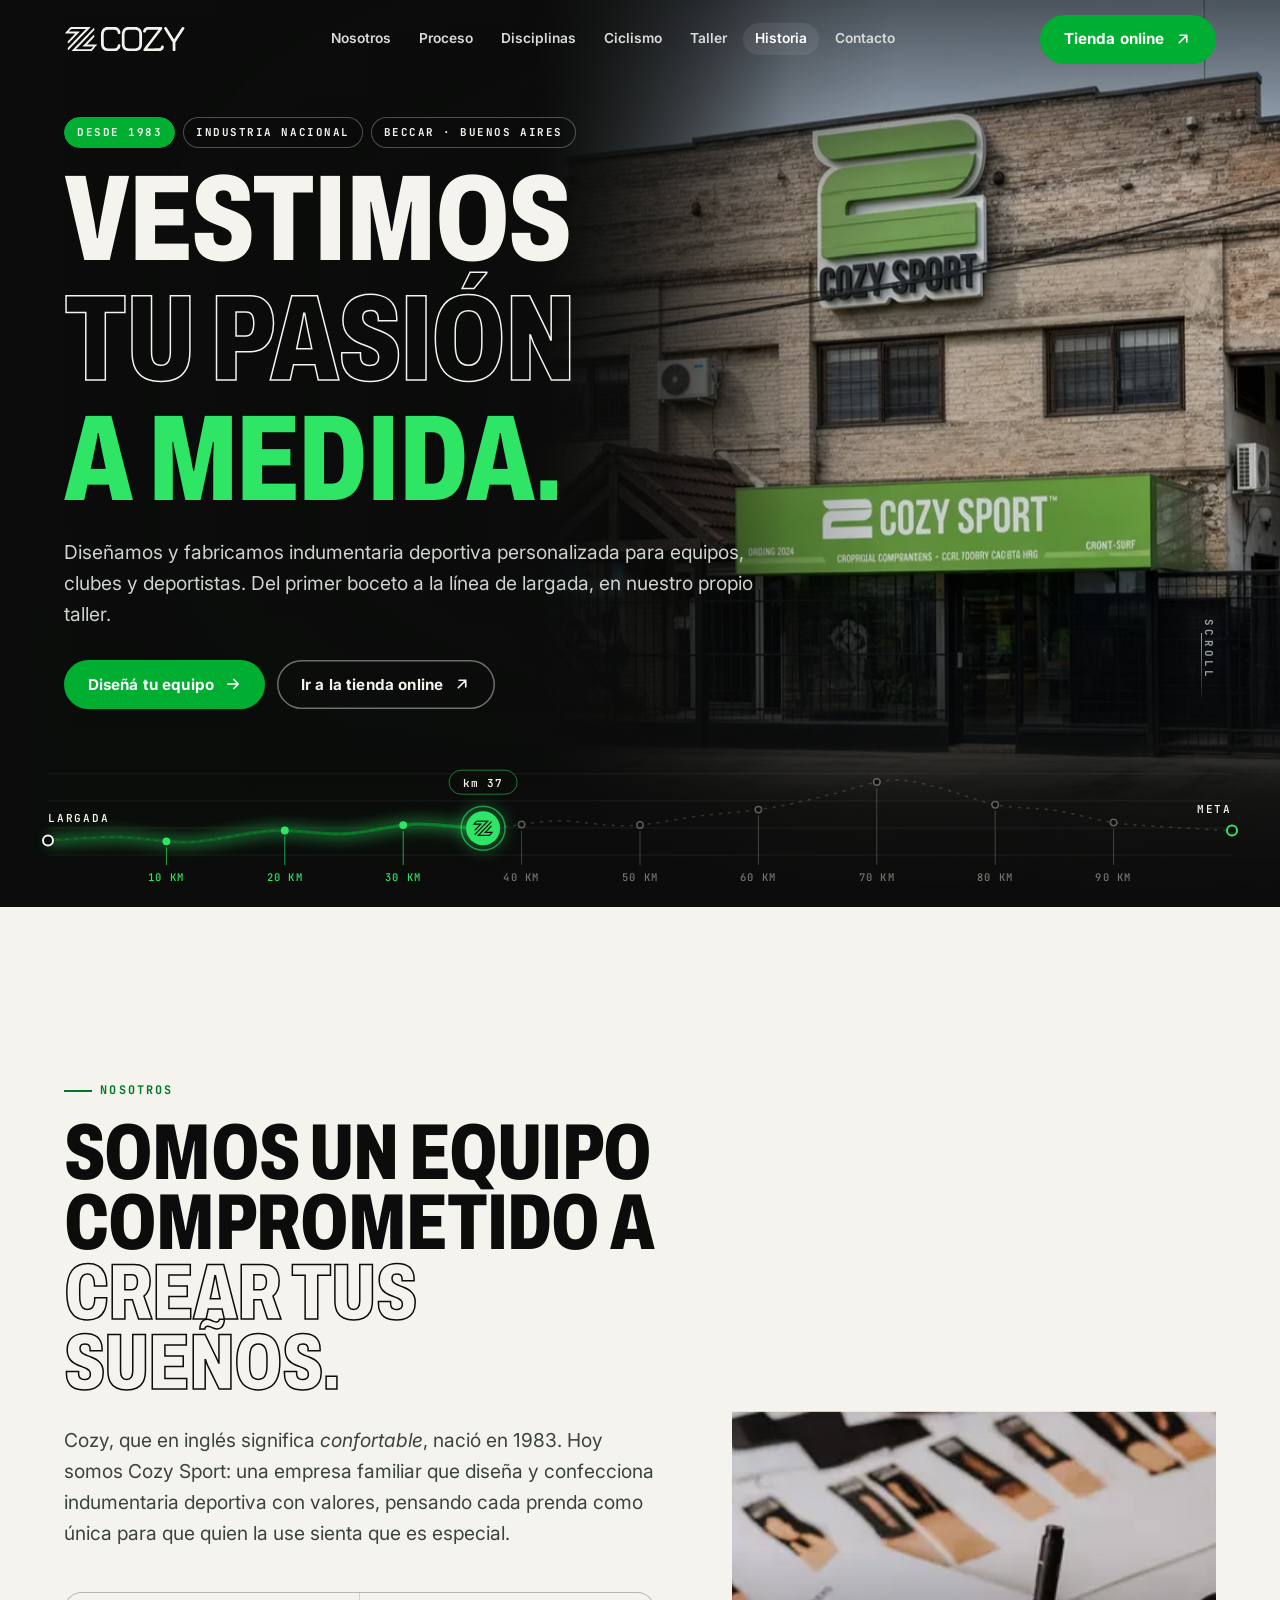
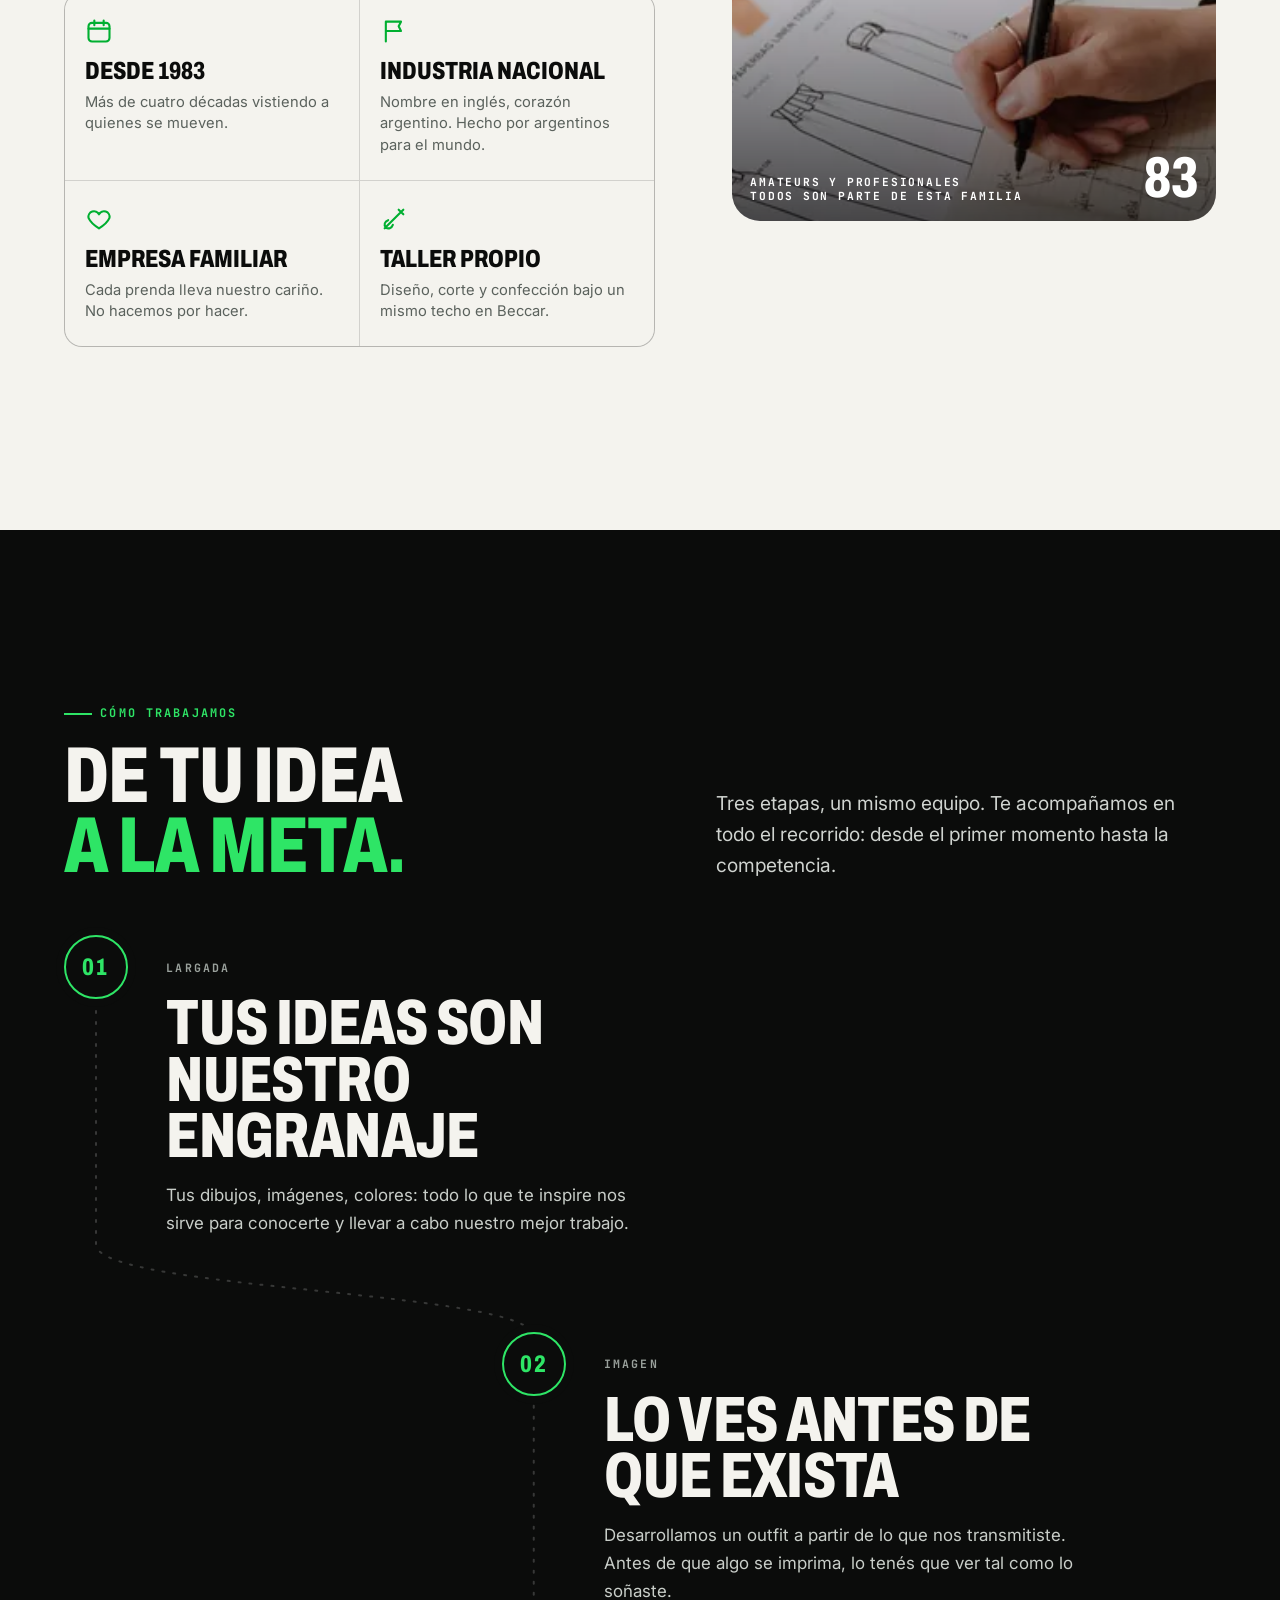
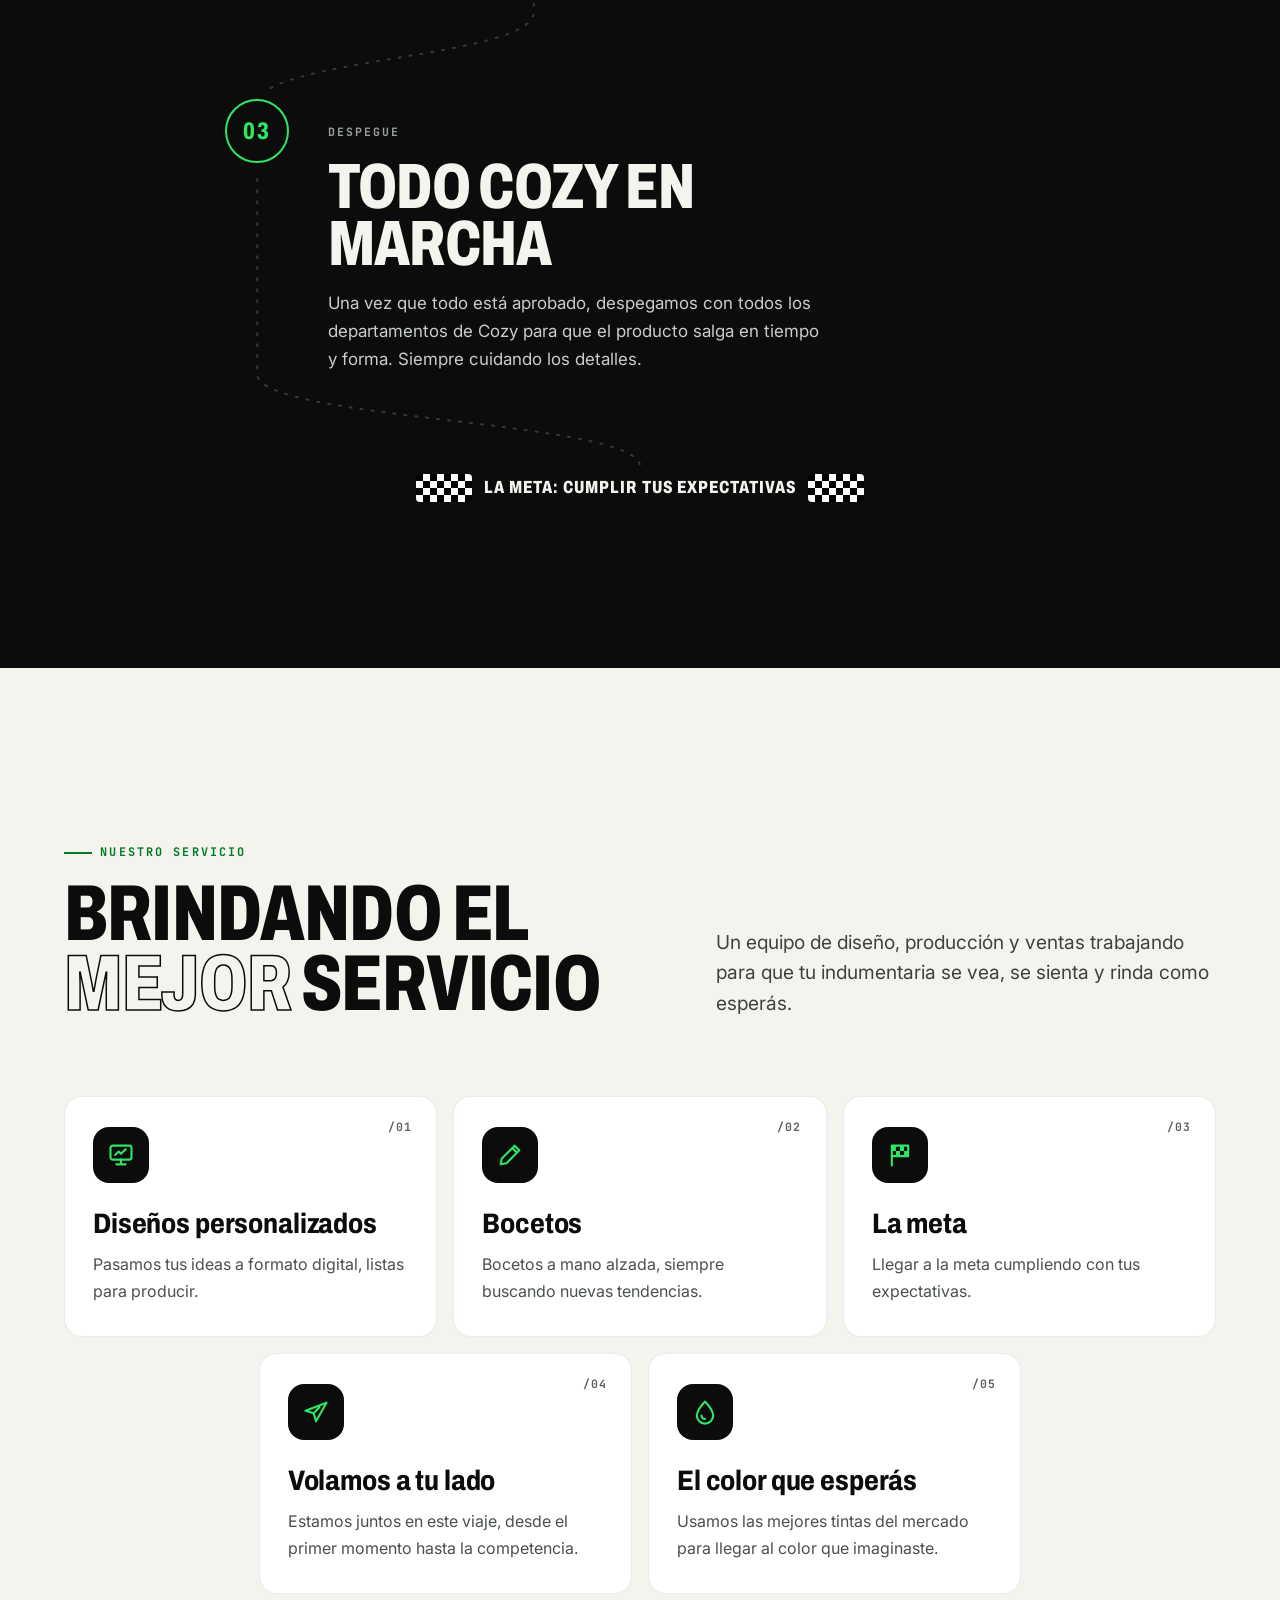
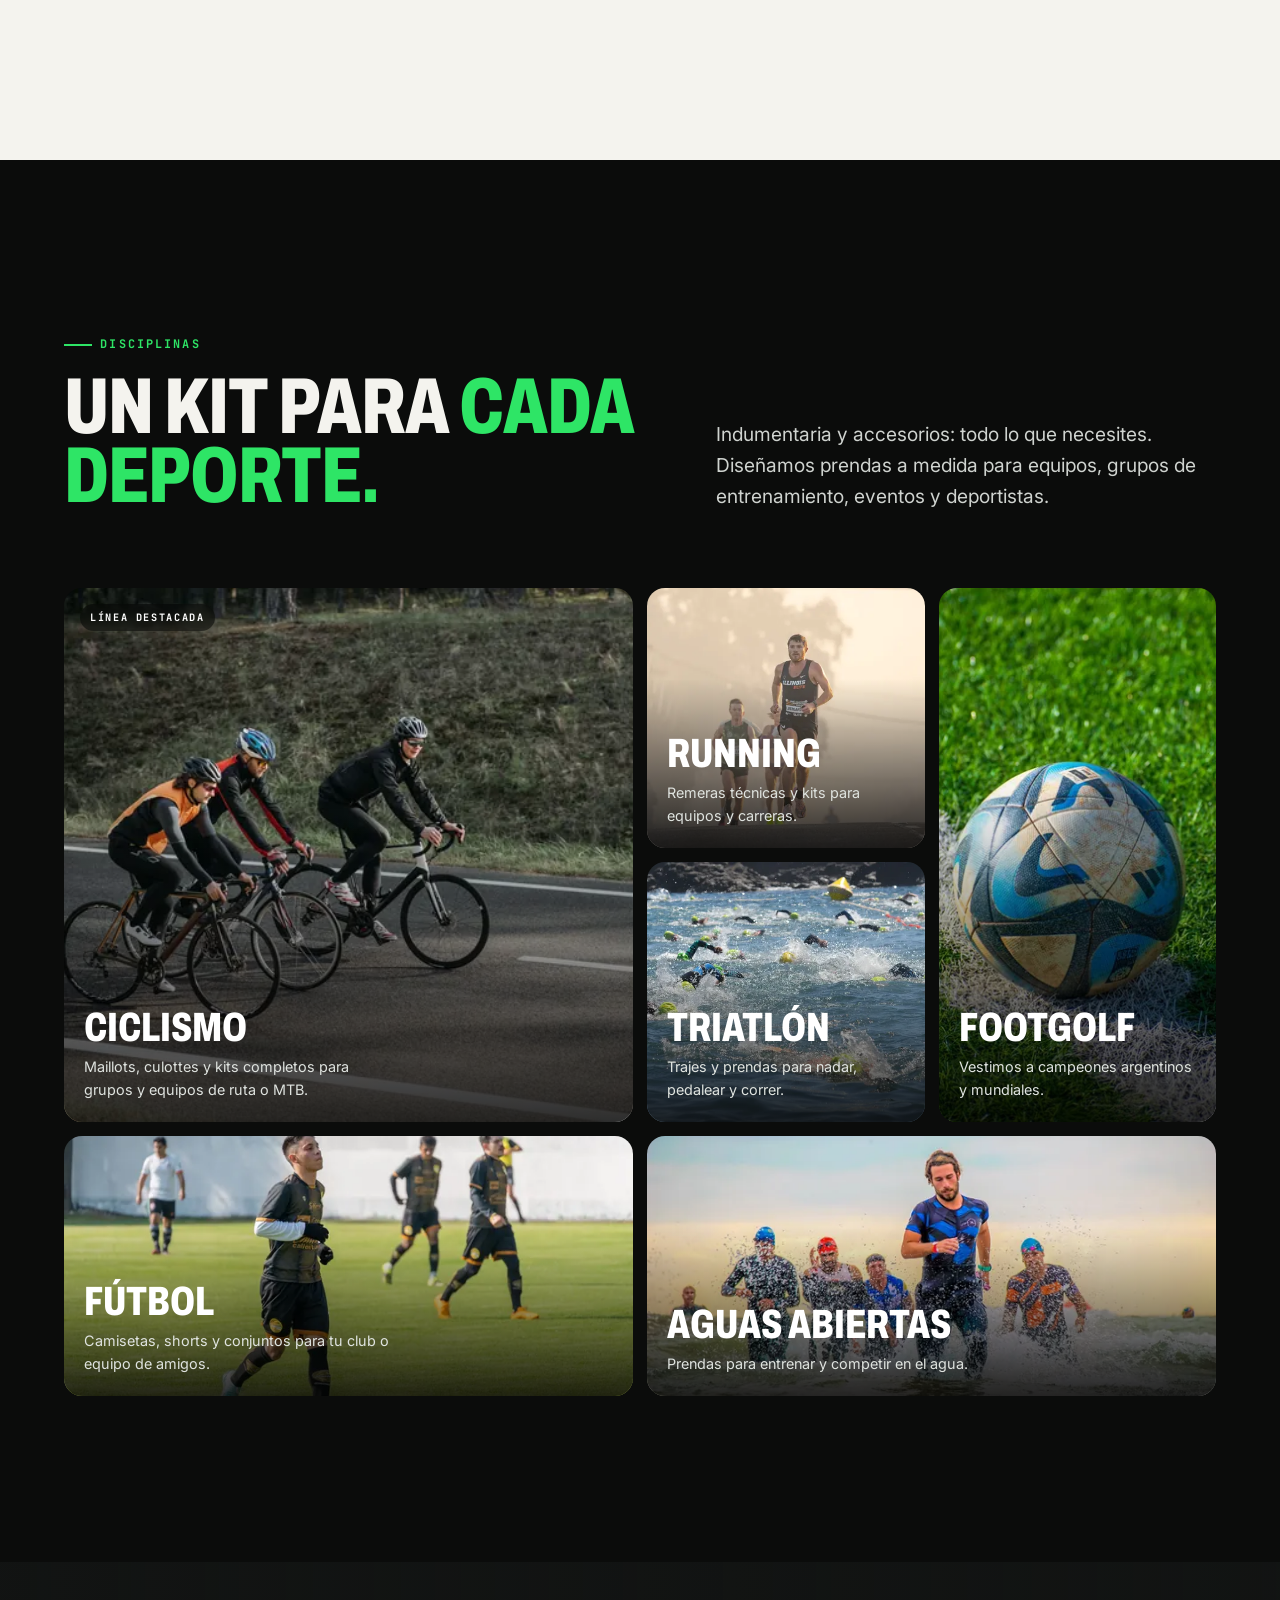
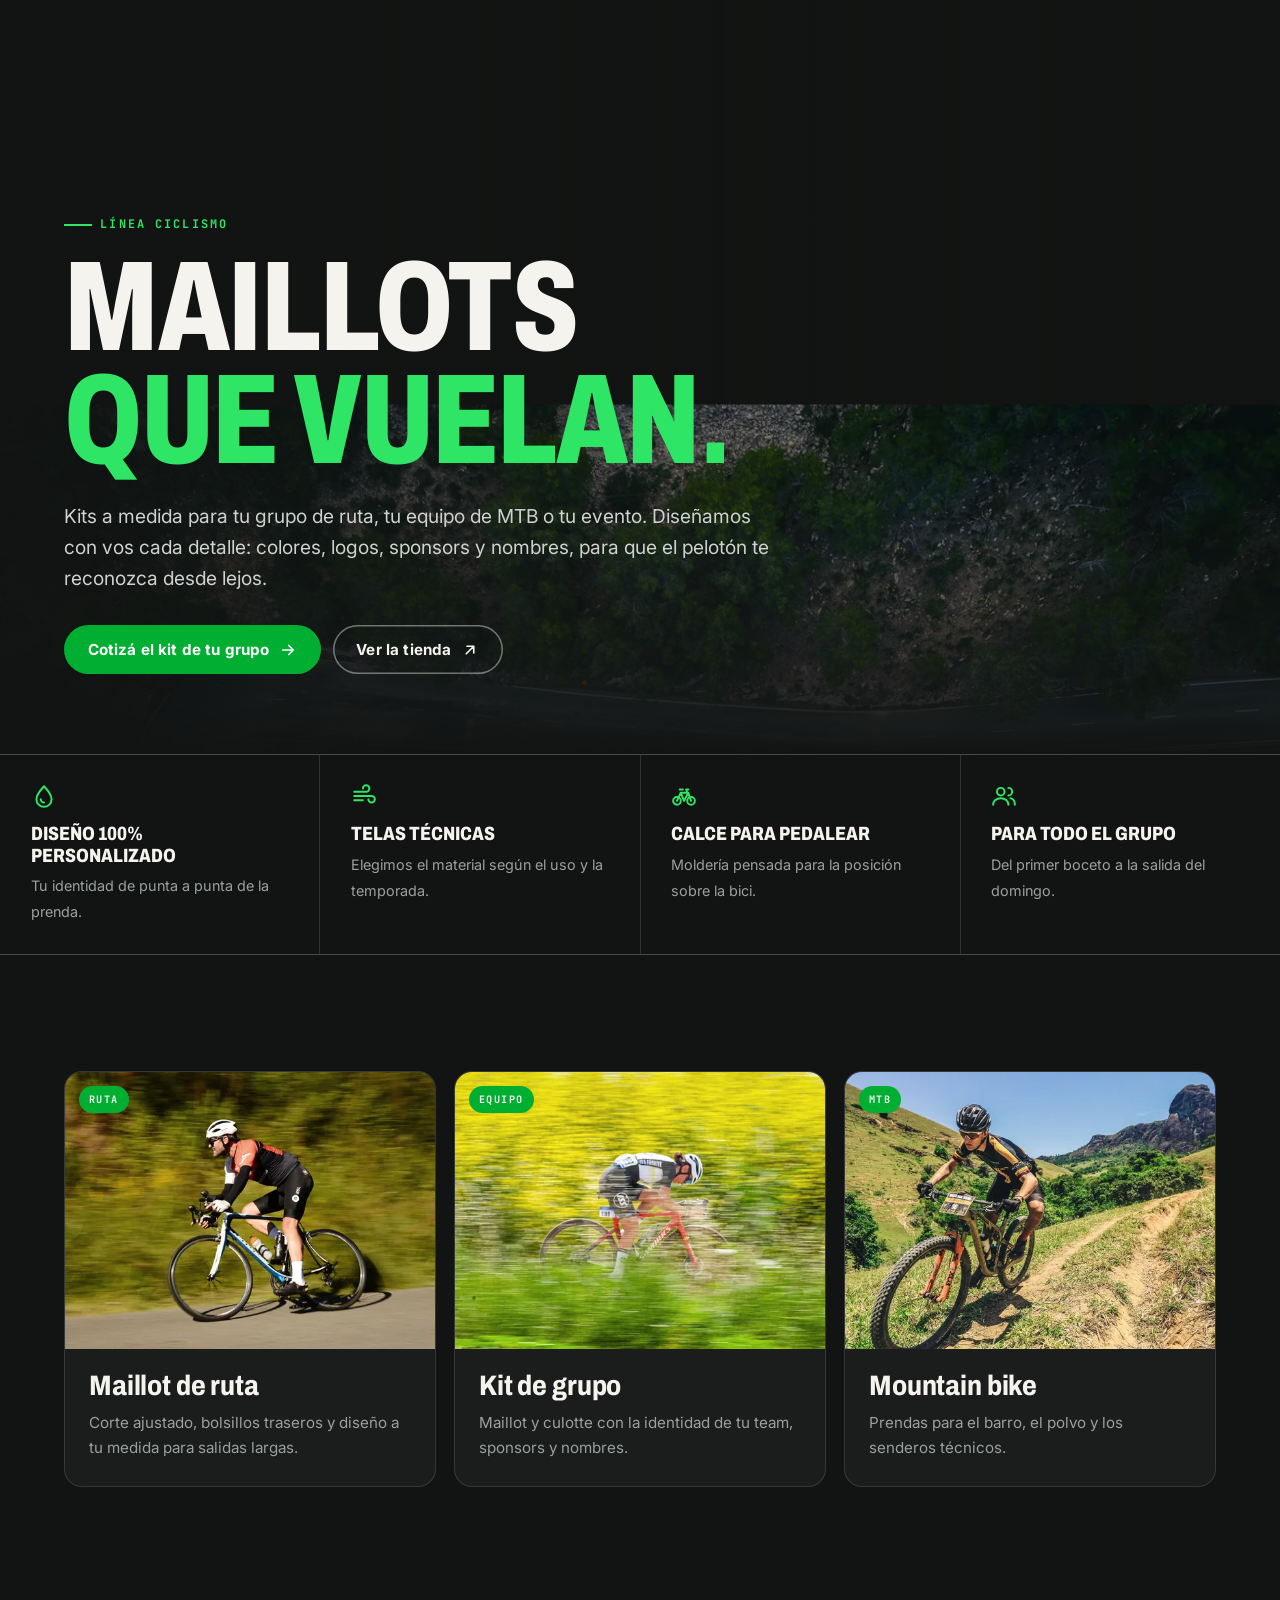
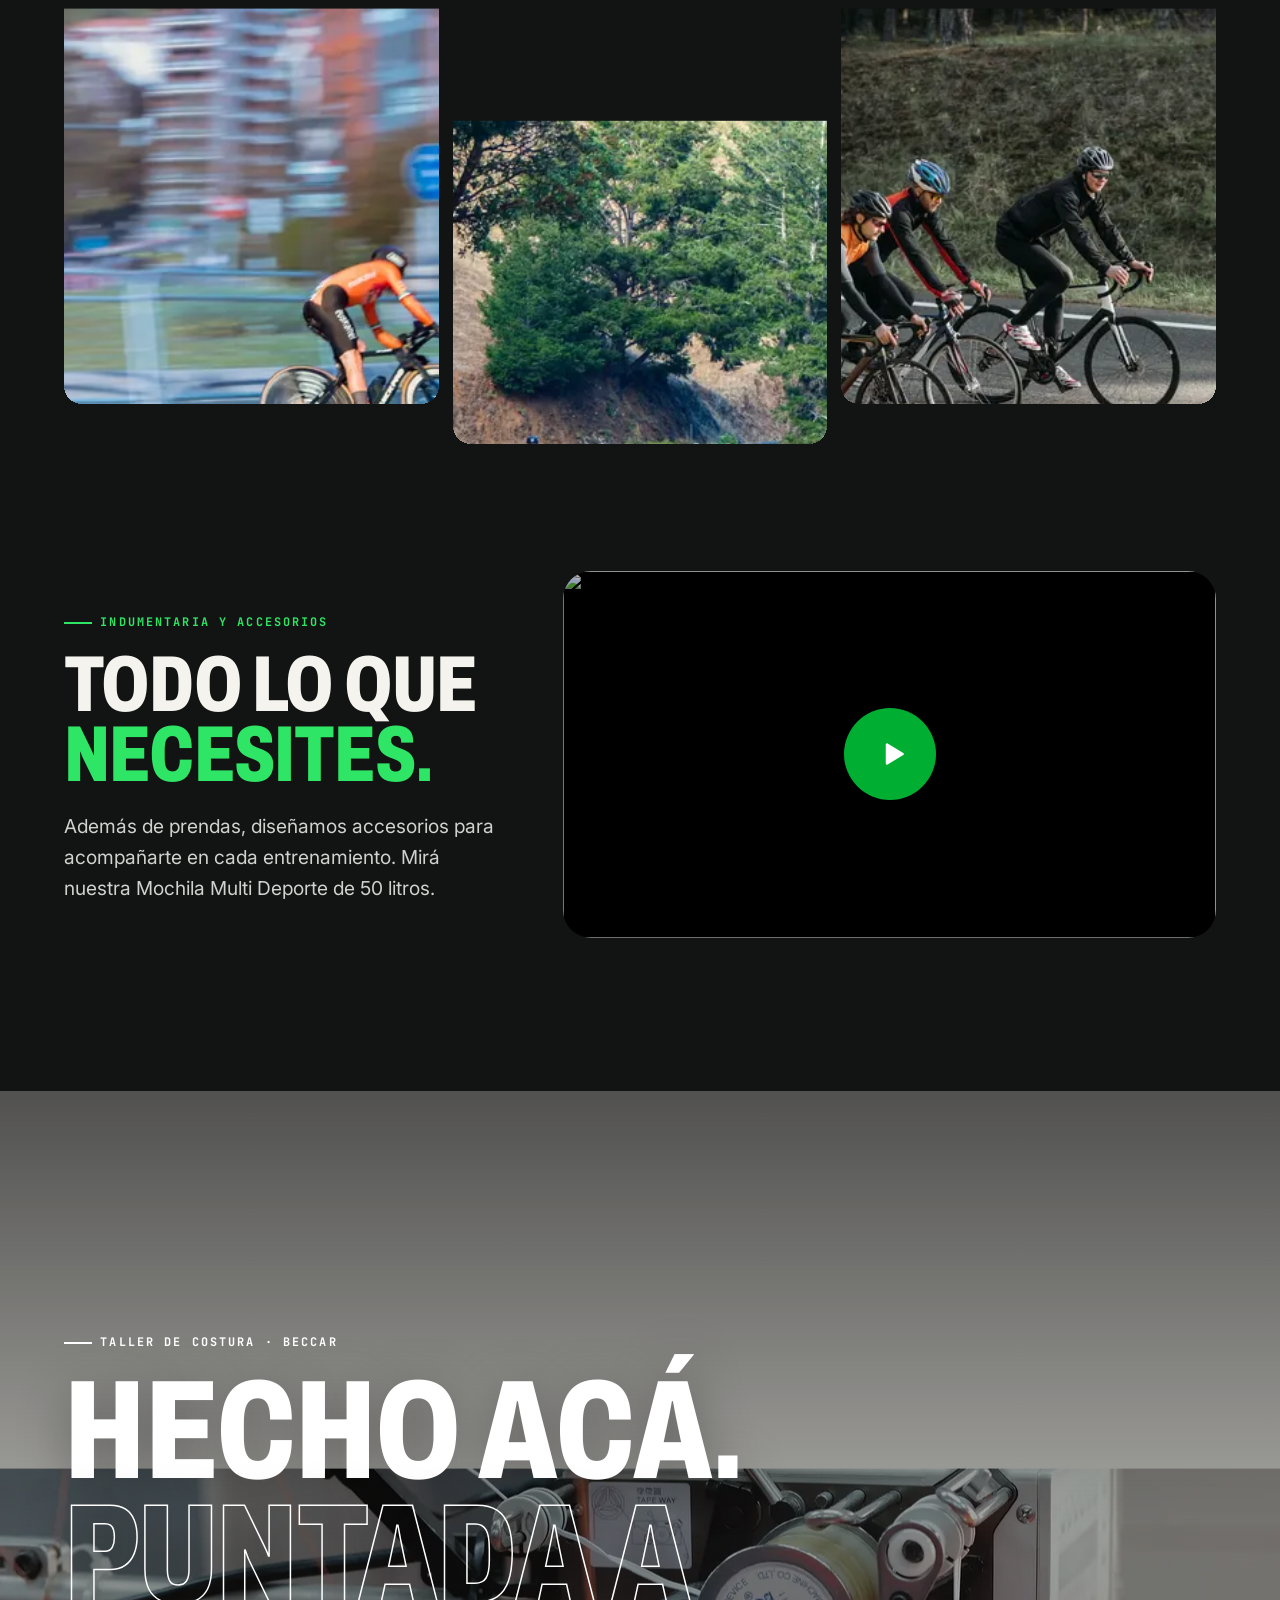
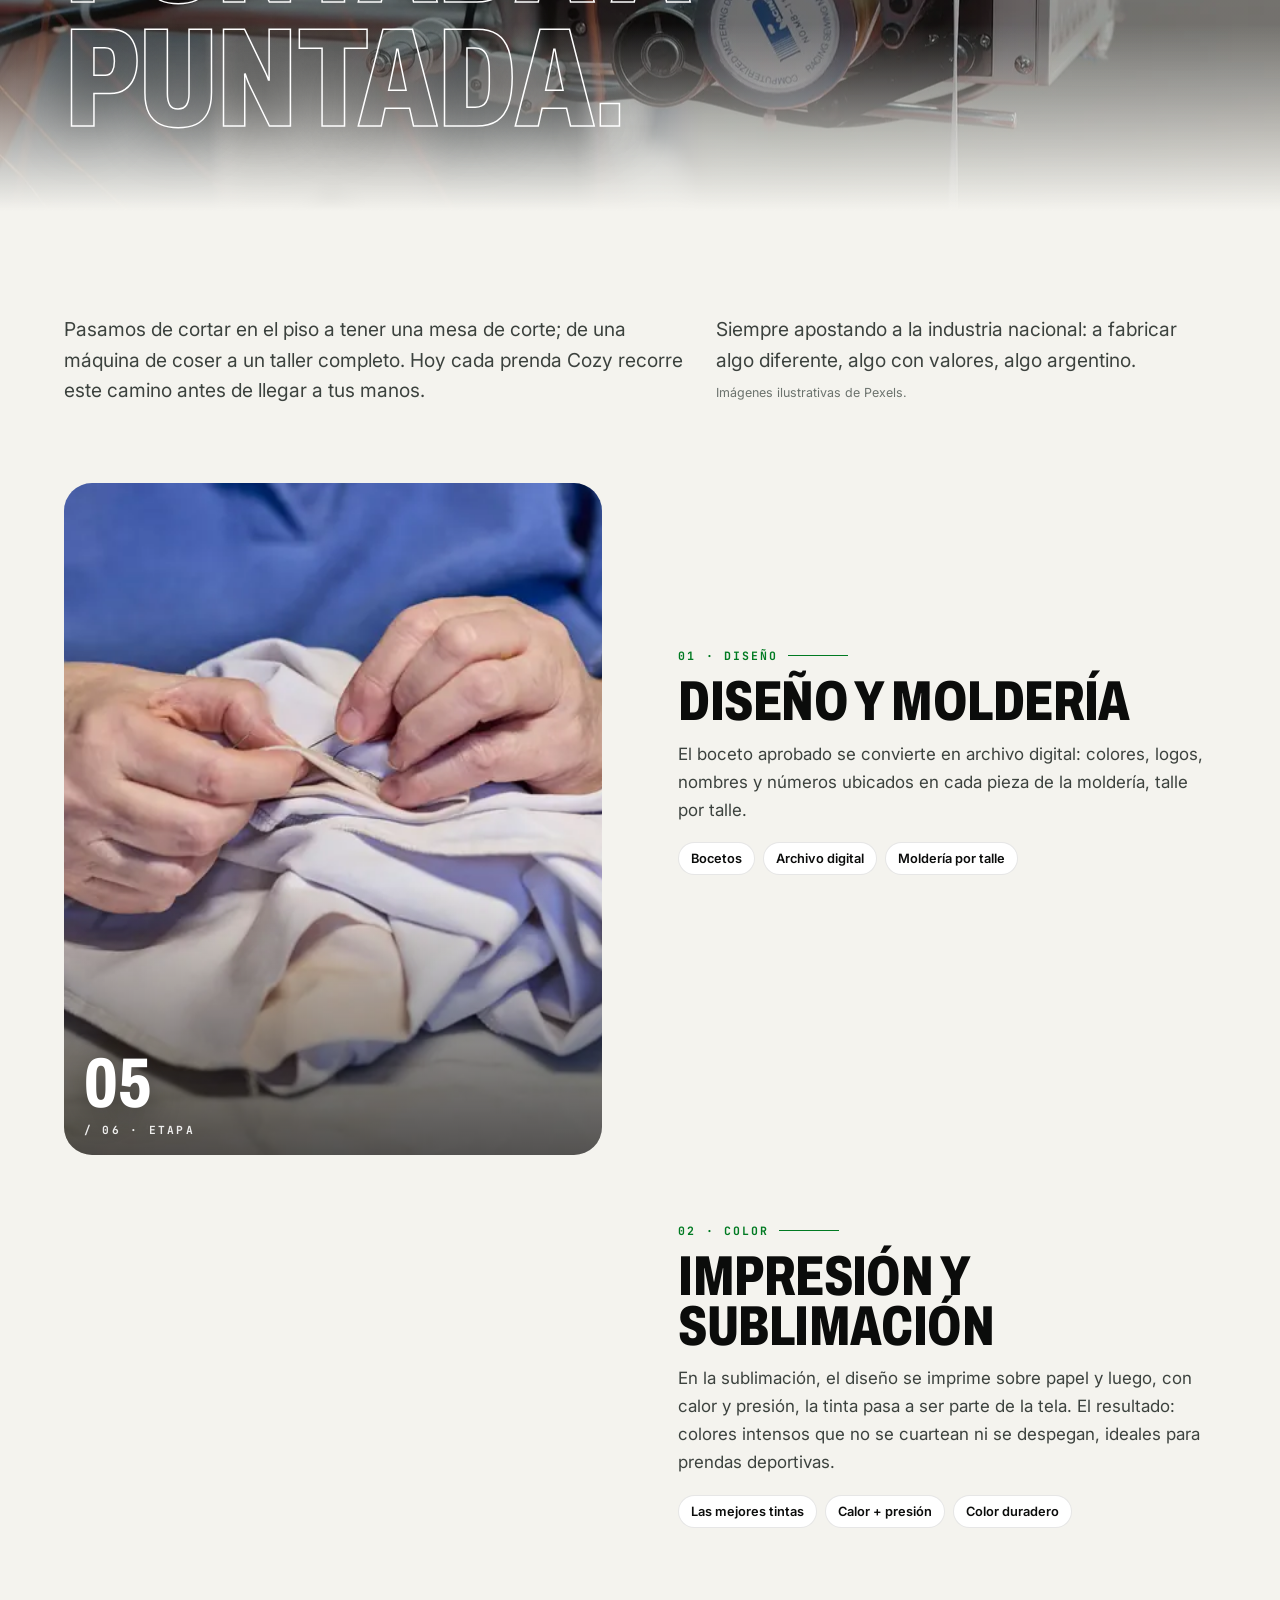
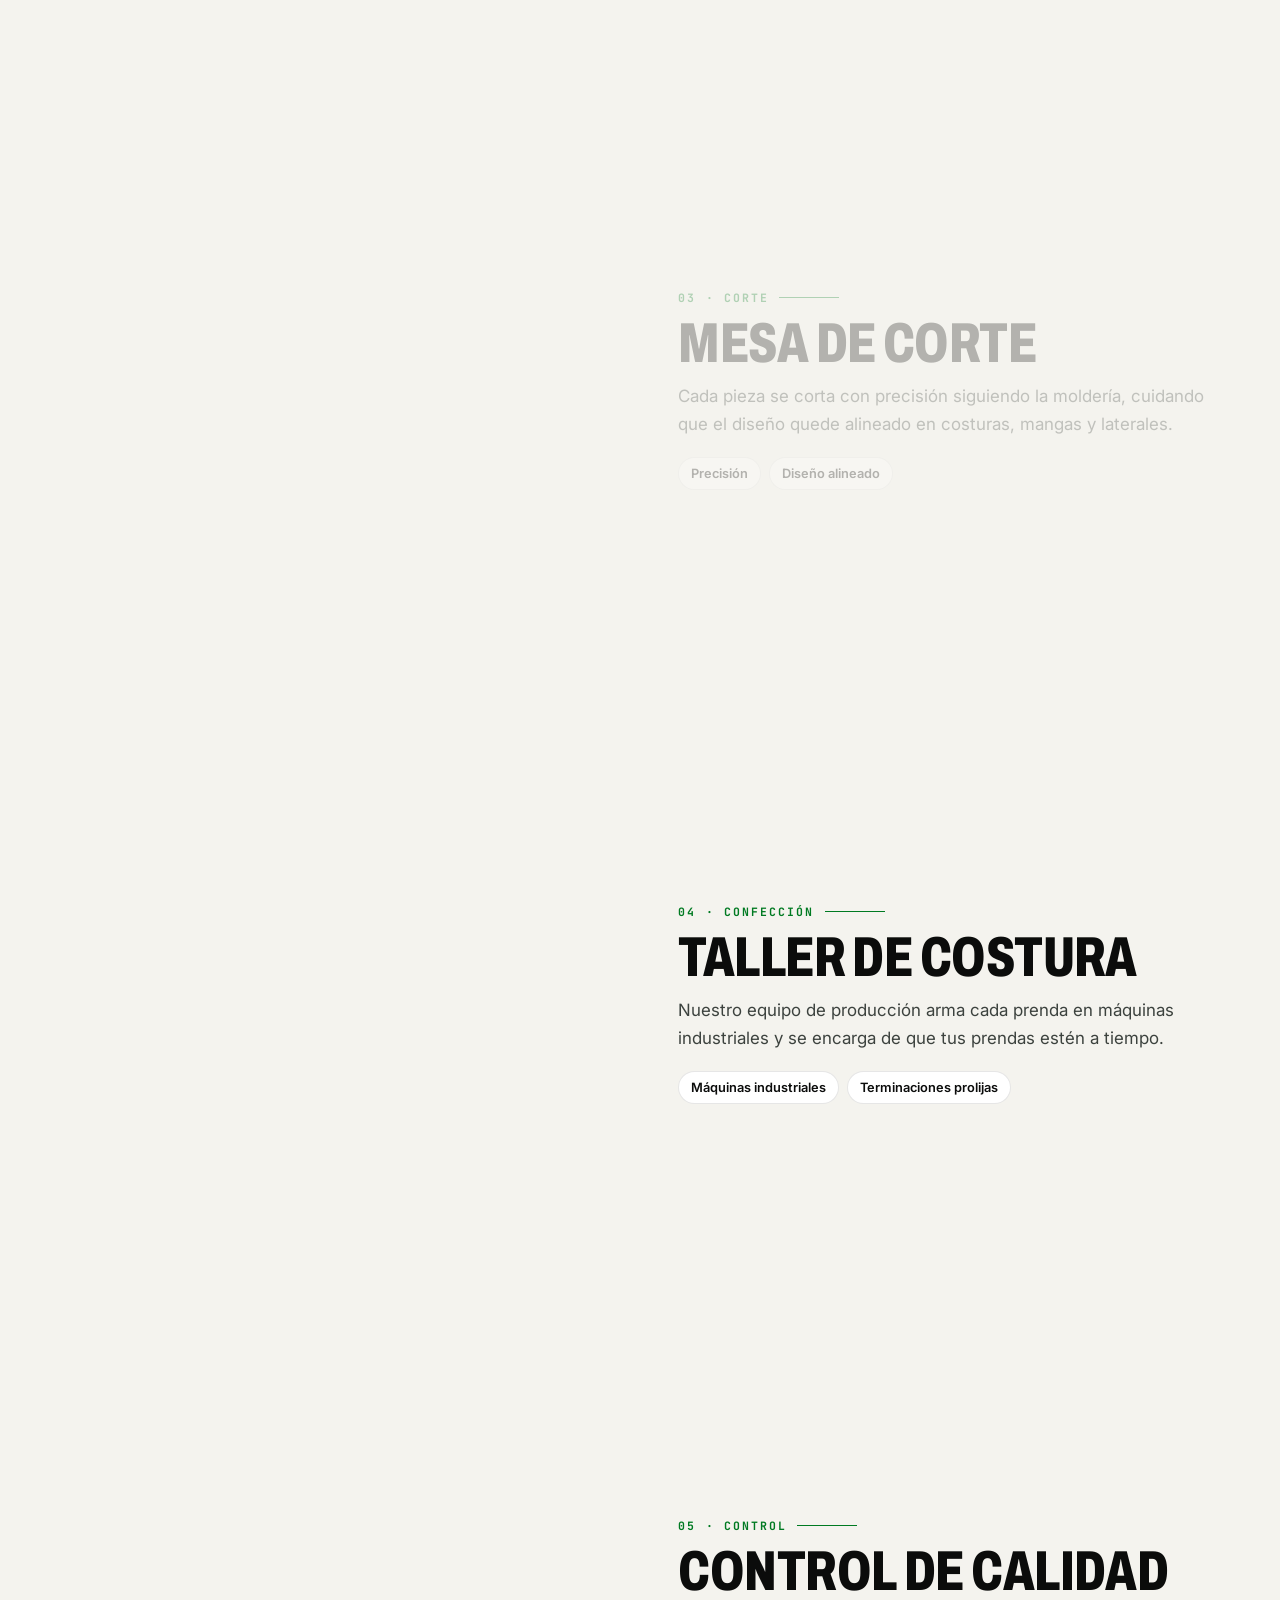
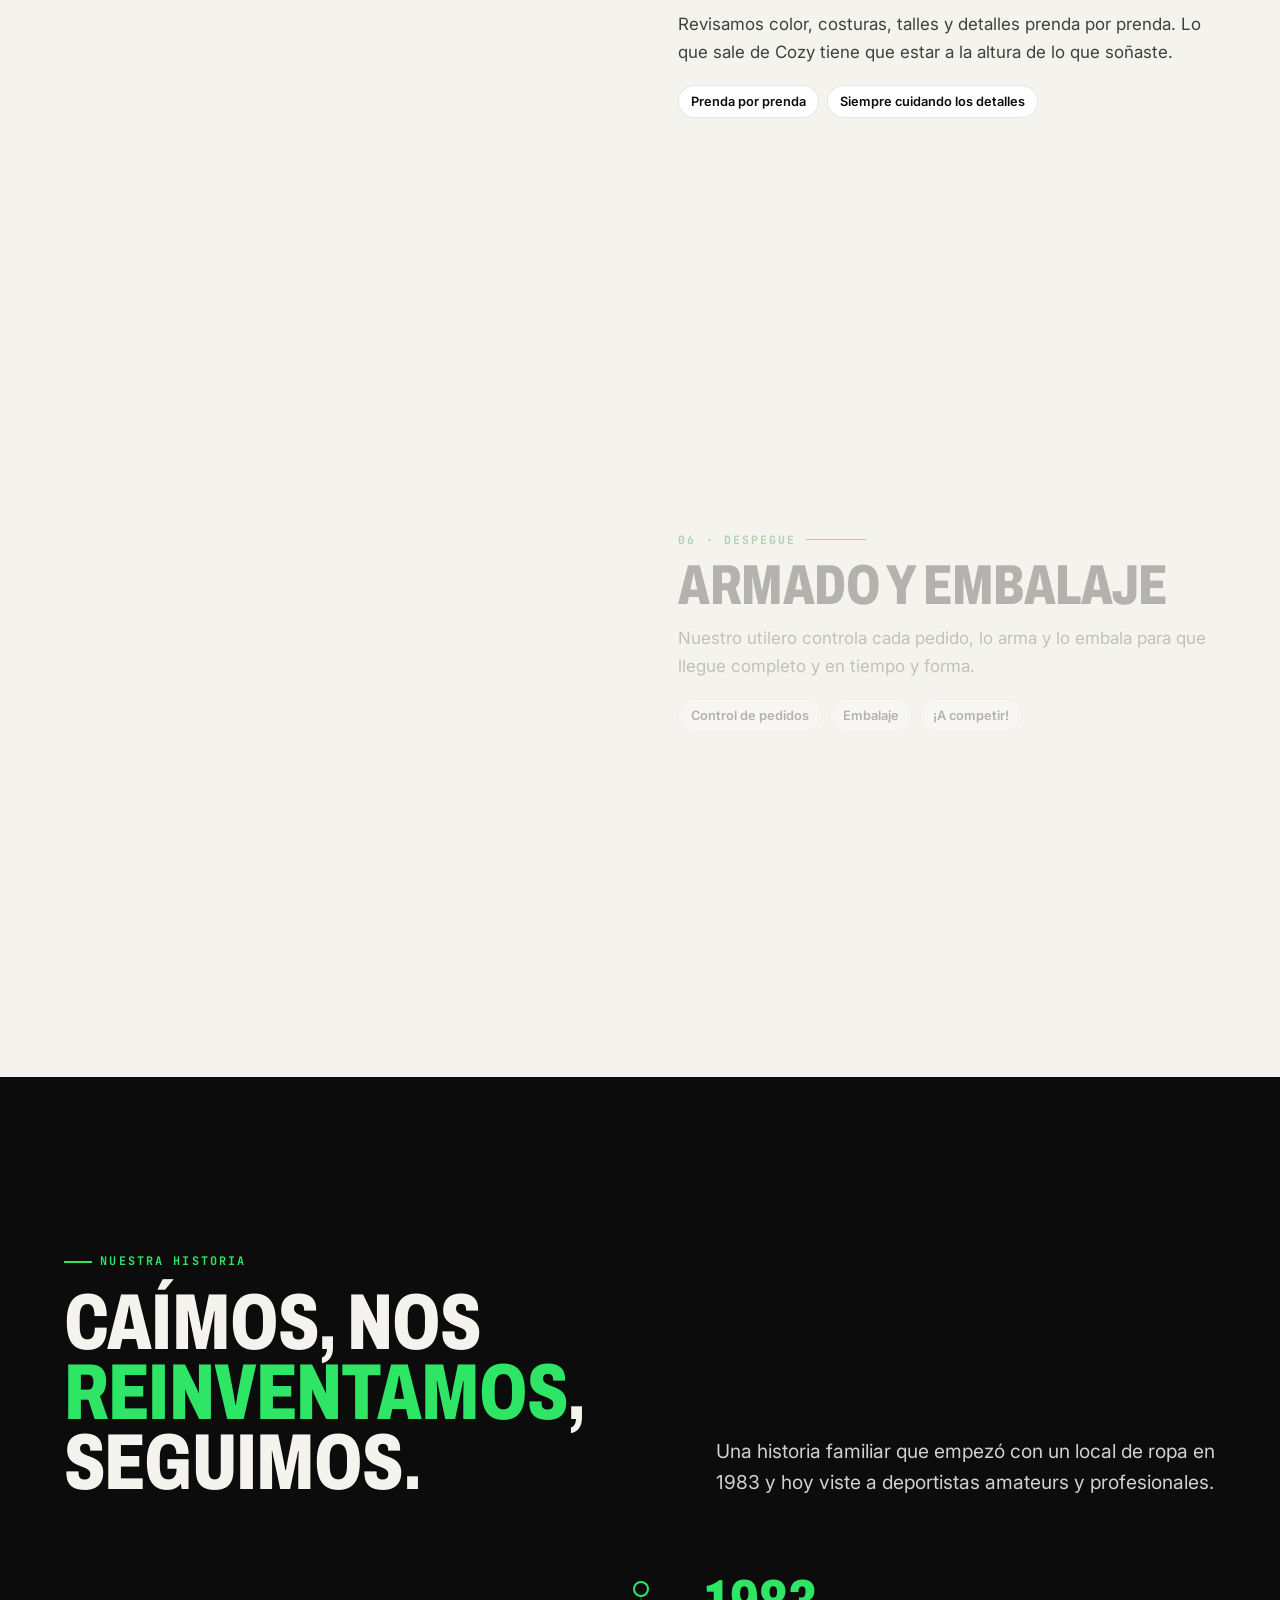
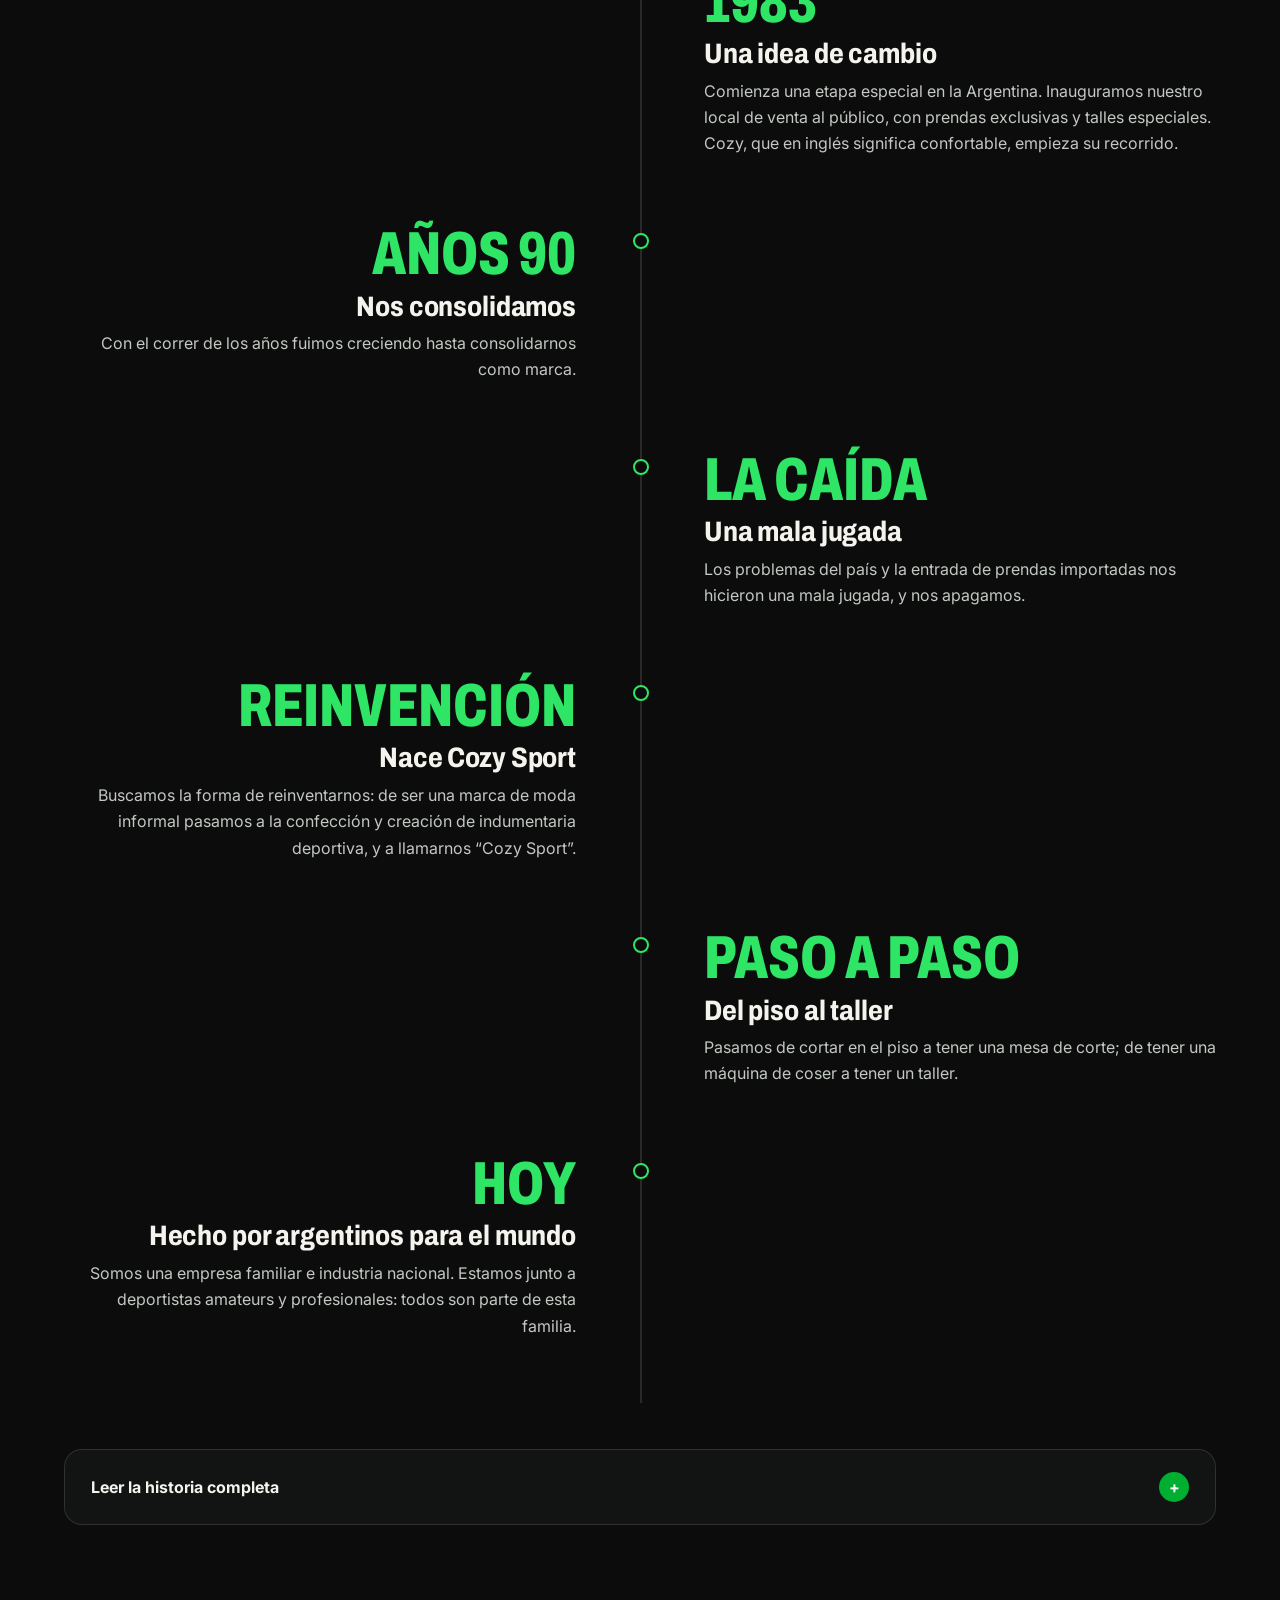
==== commit 05750743: "Navbar siempre visible al hacer scroll" ====
--- a/index.html
+++ b/index.html
@@ -468,6 +468,6 @@
   </div>
 </footer>
 
-<script src="assets/js/main.js?v=e01c054e63" defer></script>
+<script src="assets/js/main.js?v=7614127524" defer></script>
 </body>
 </html>
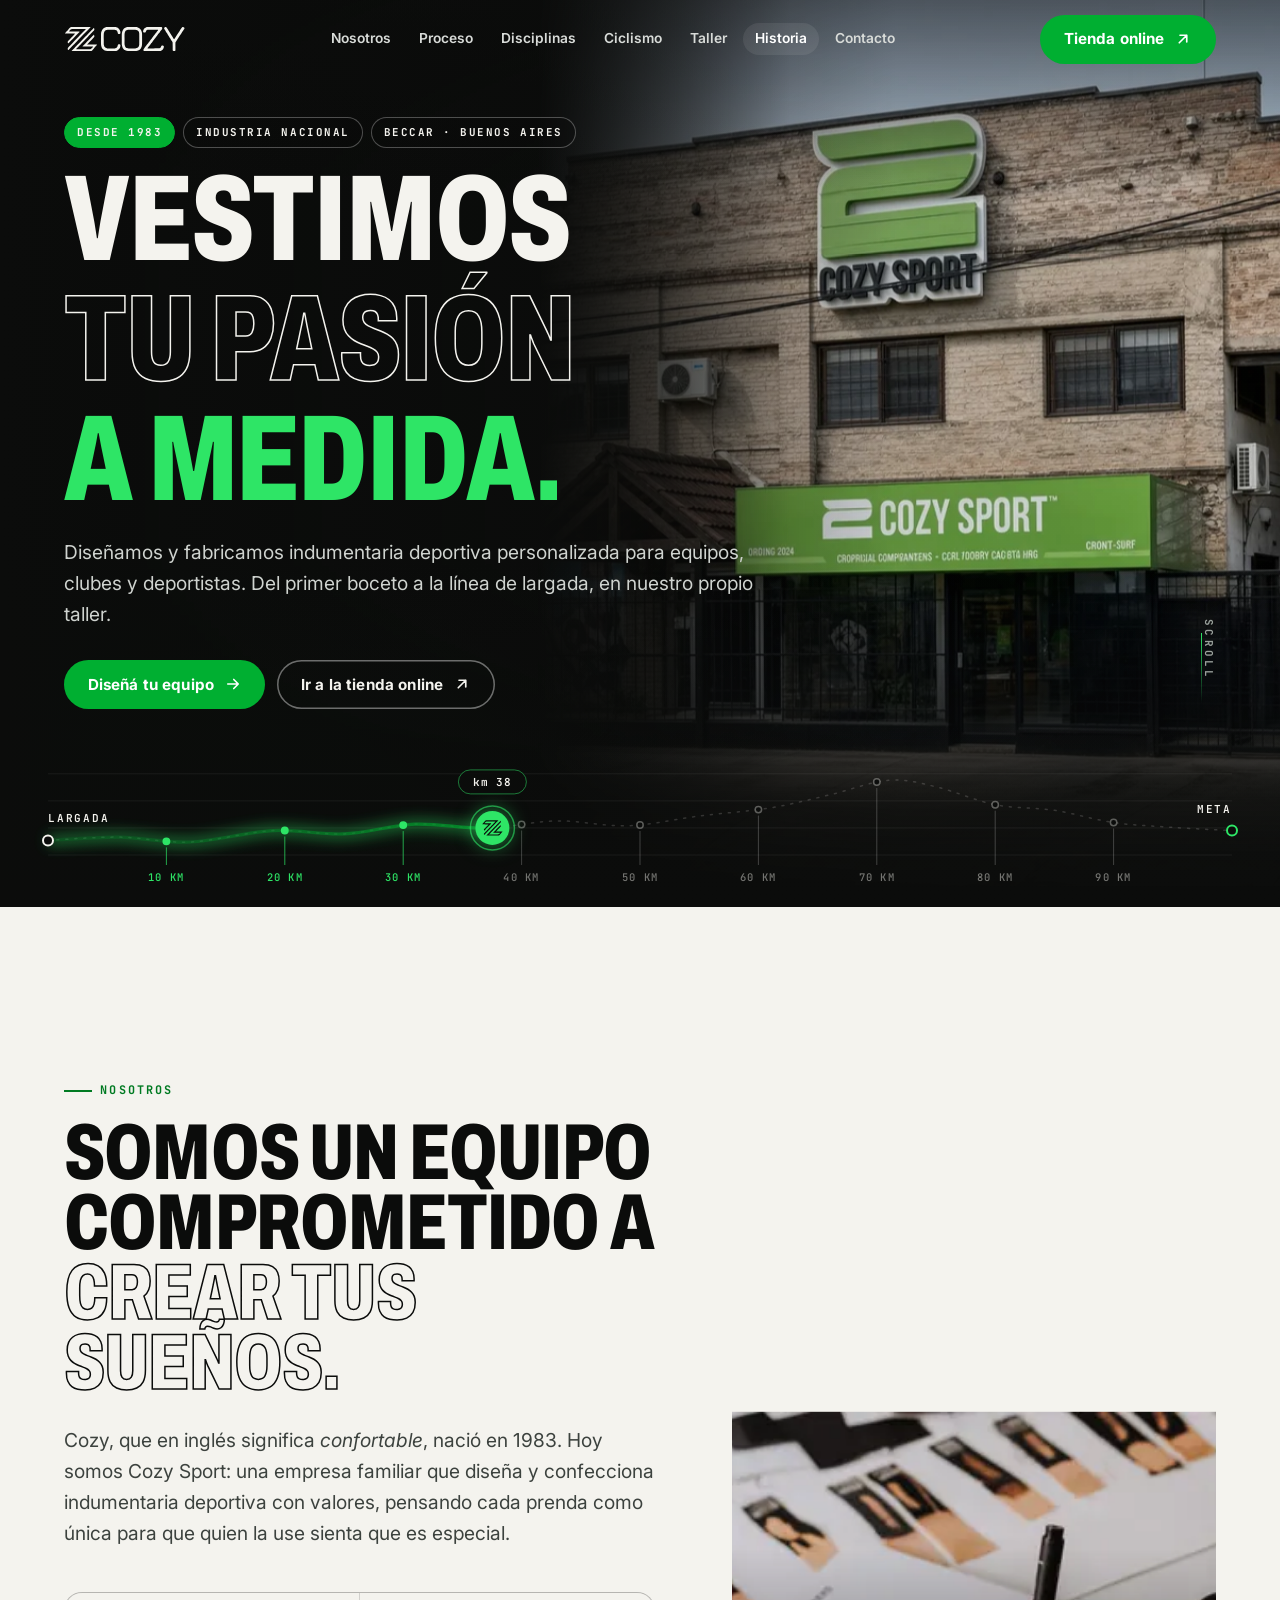
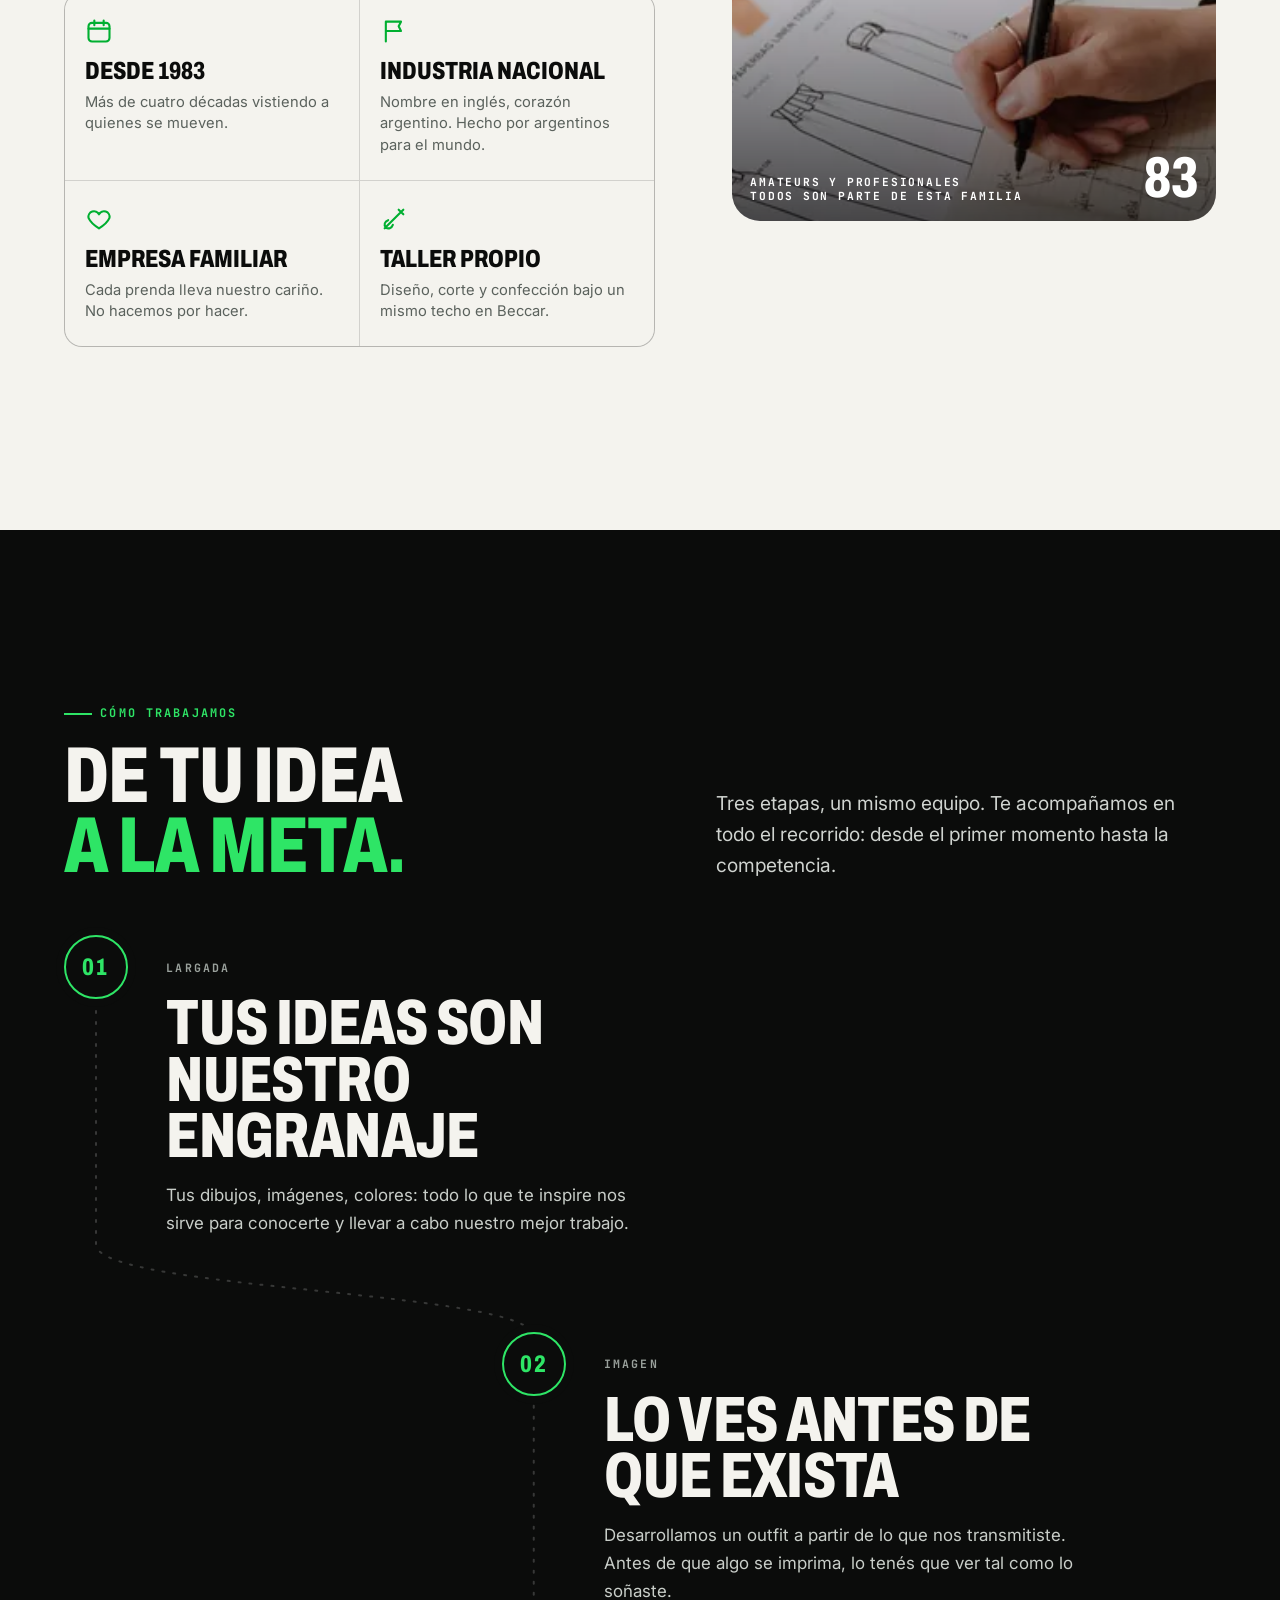
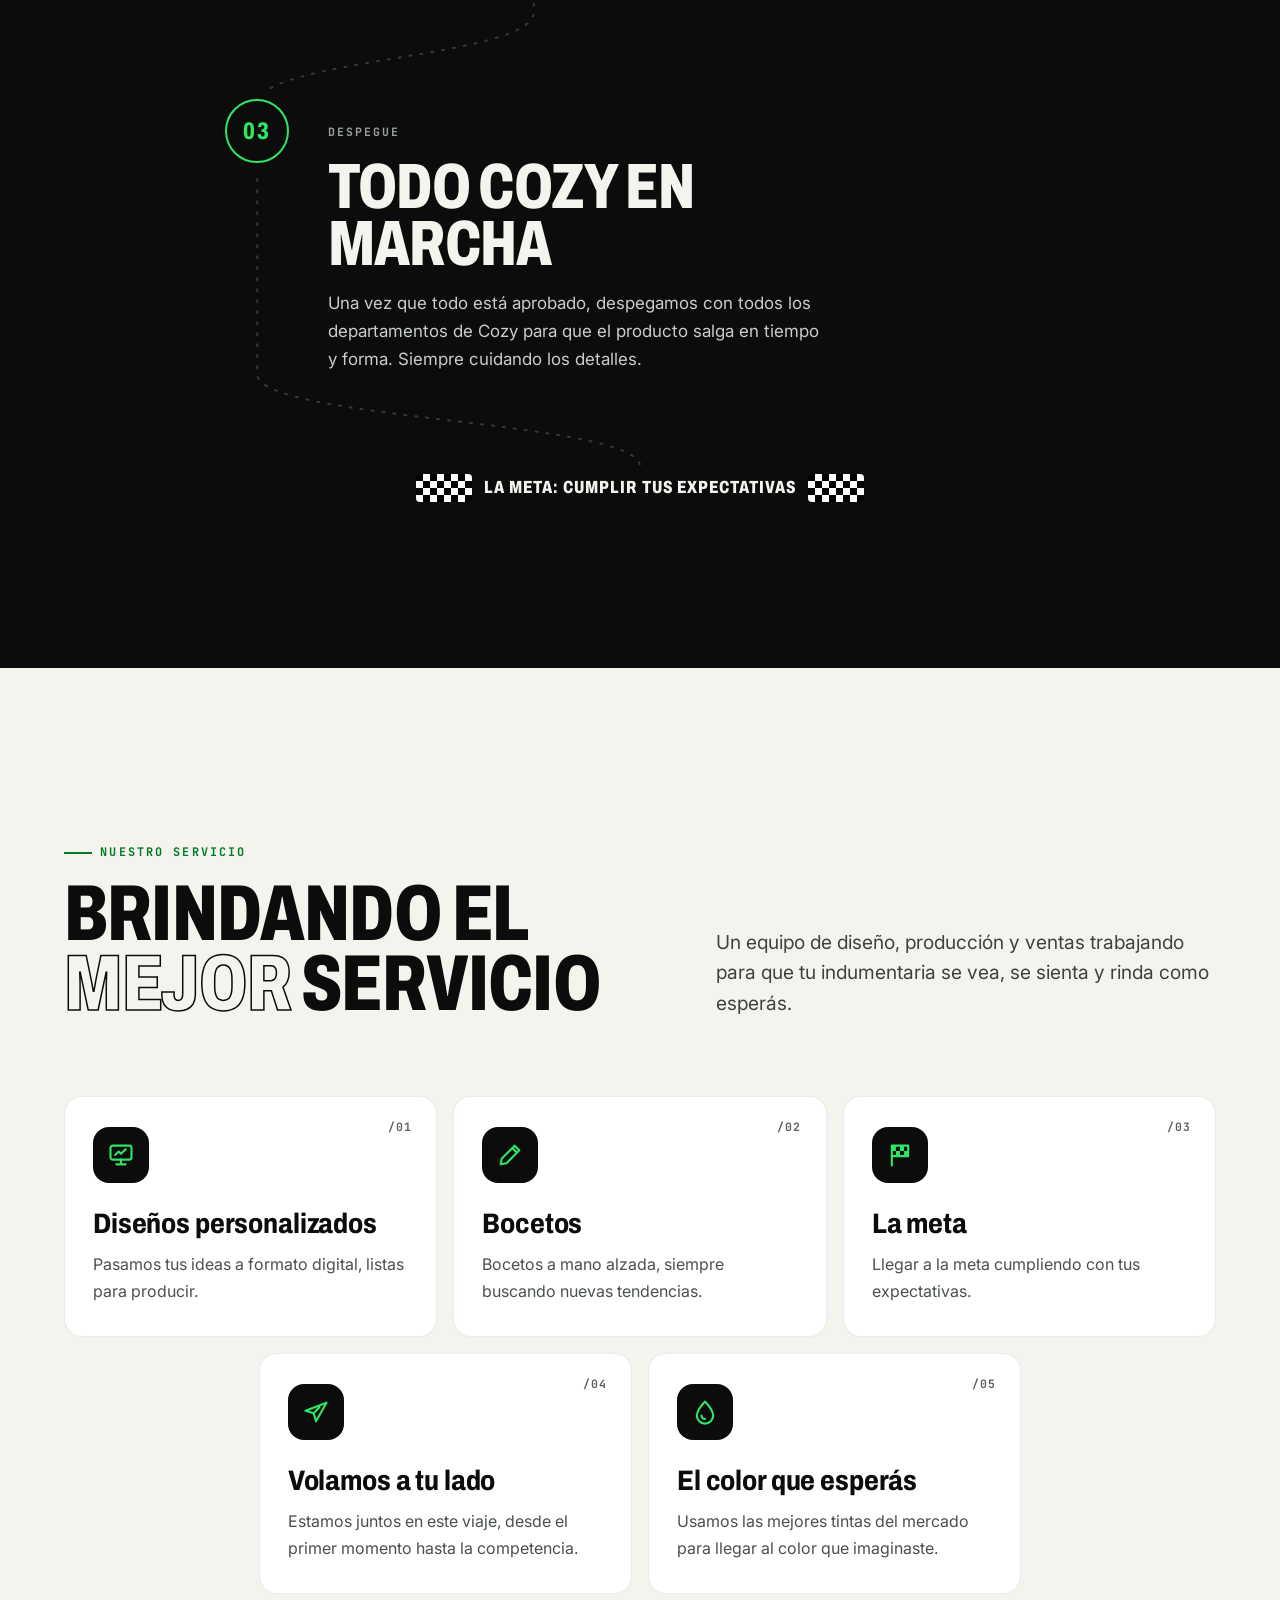
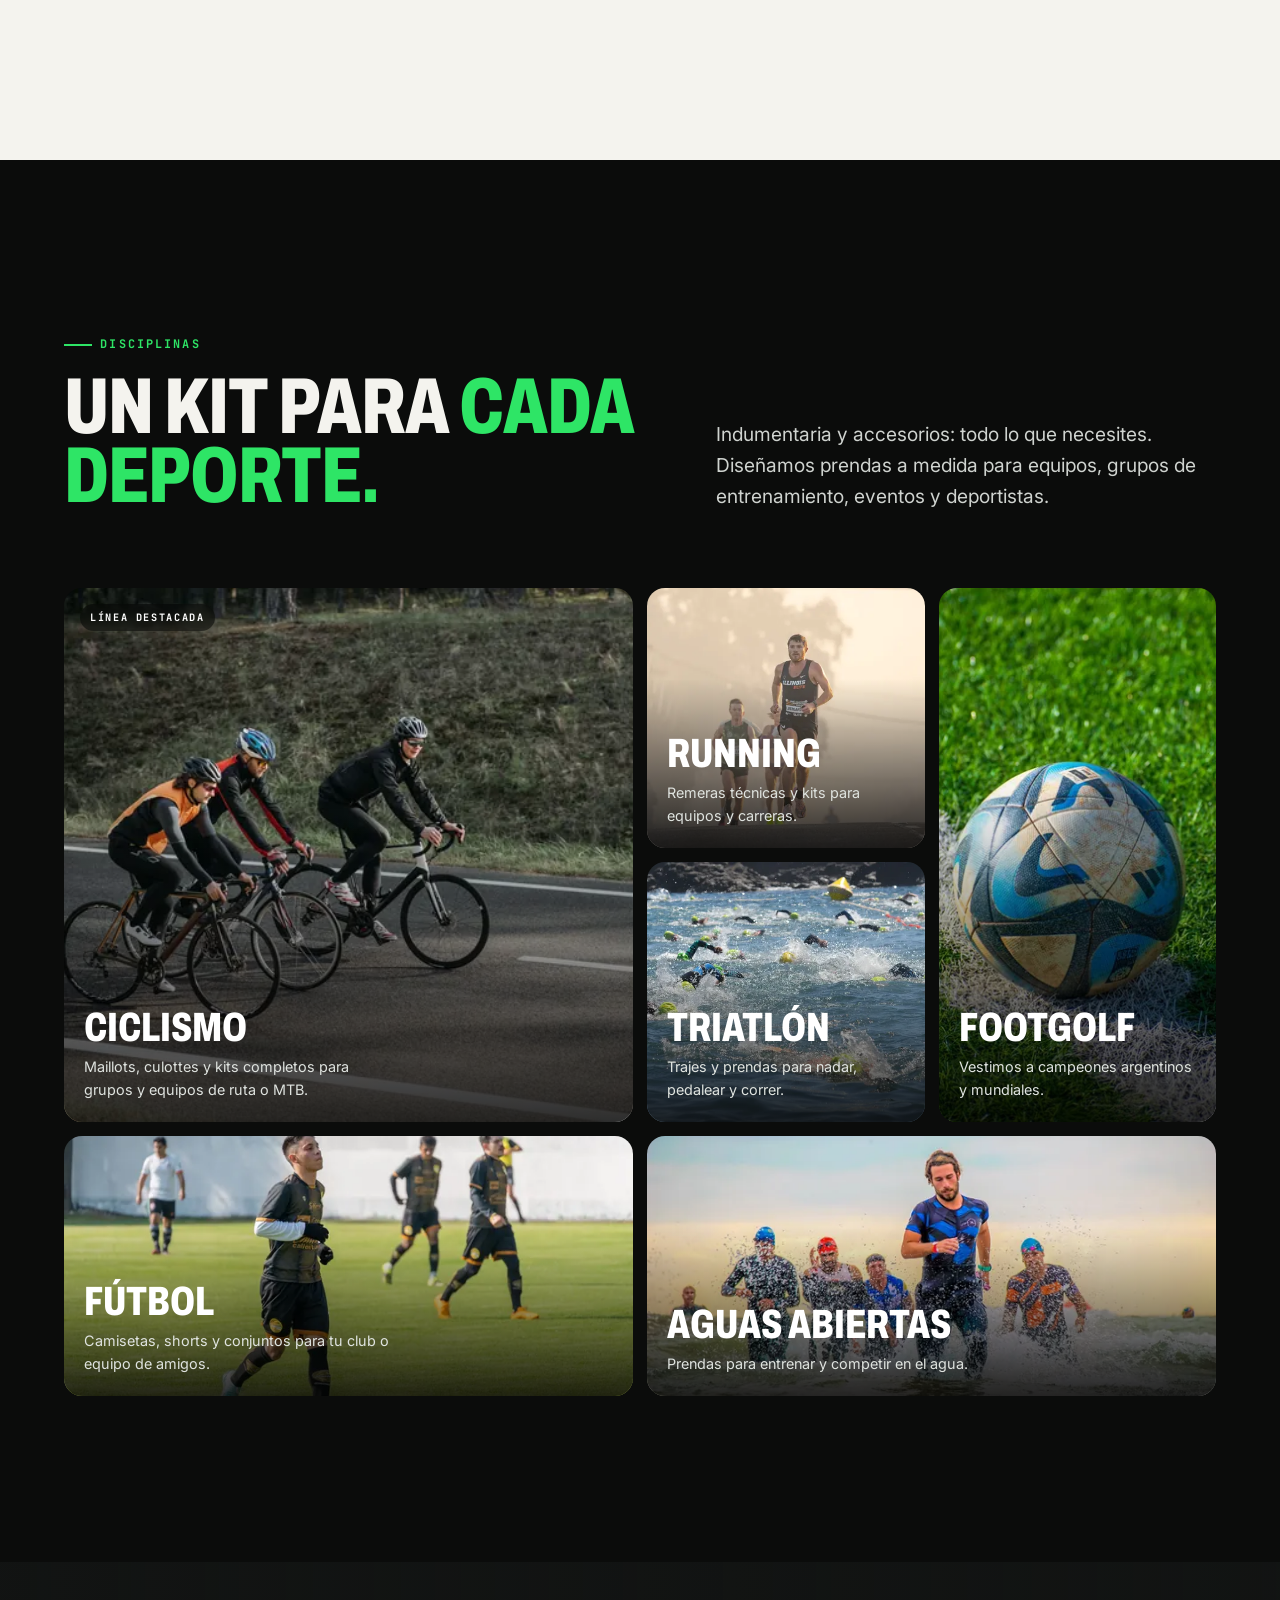
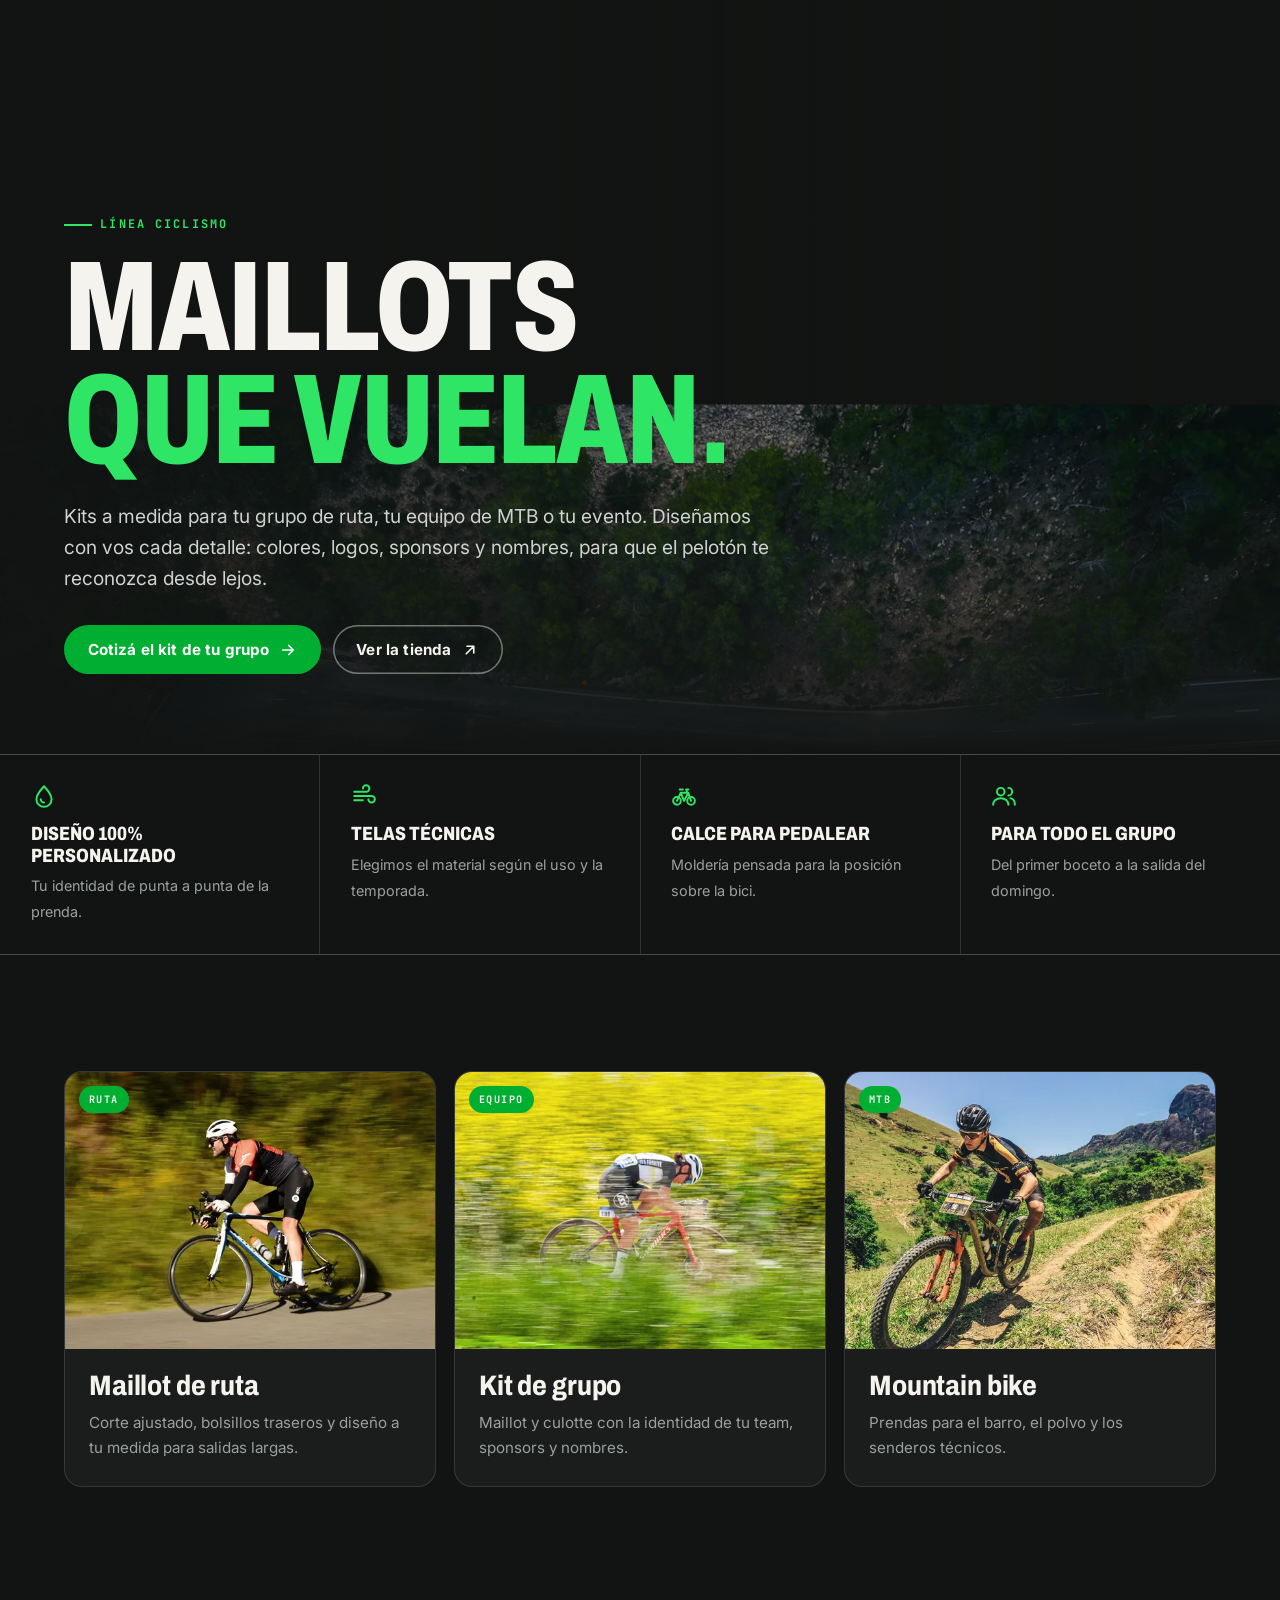
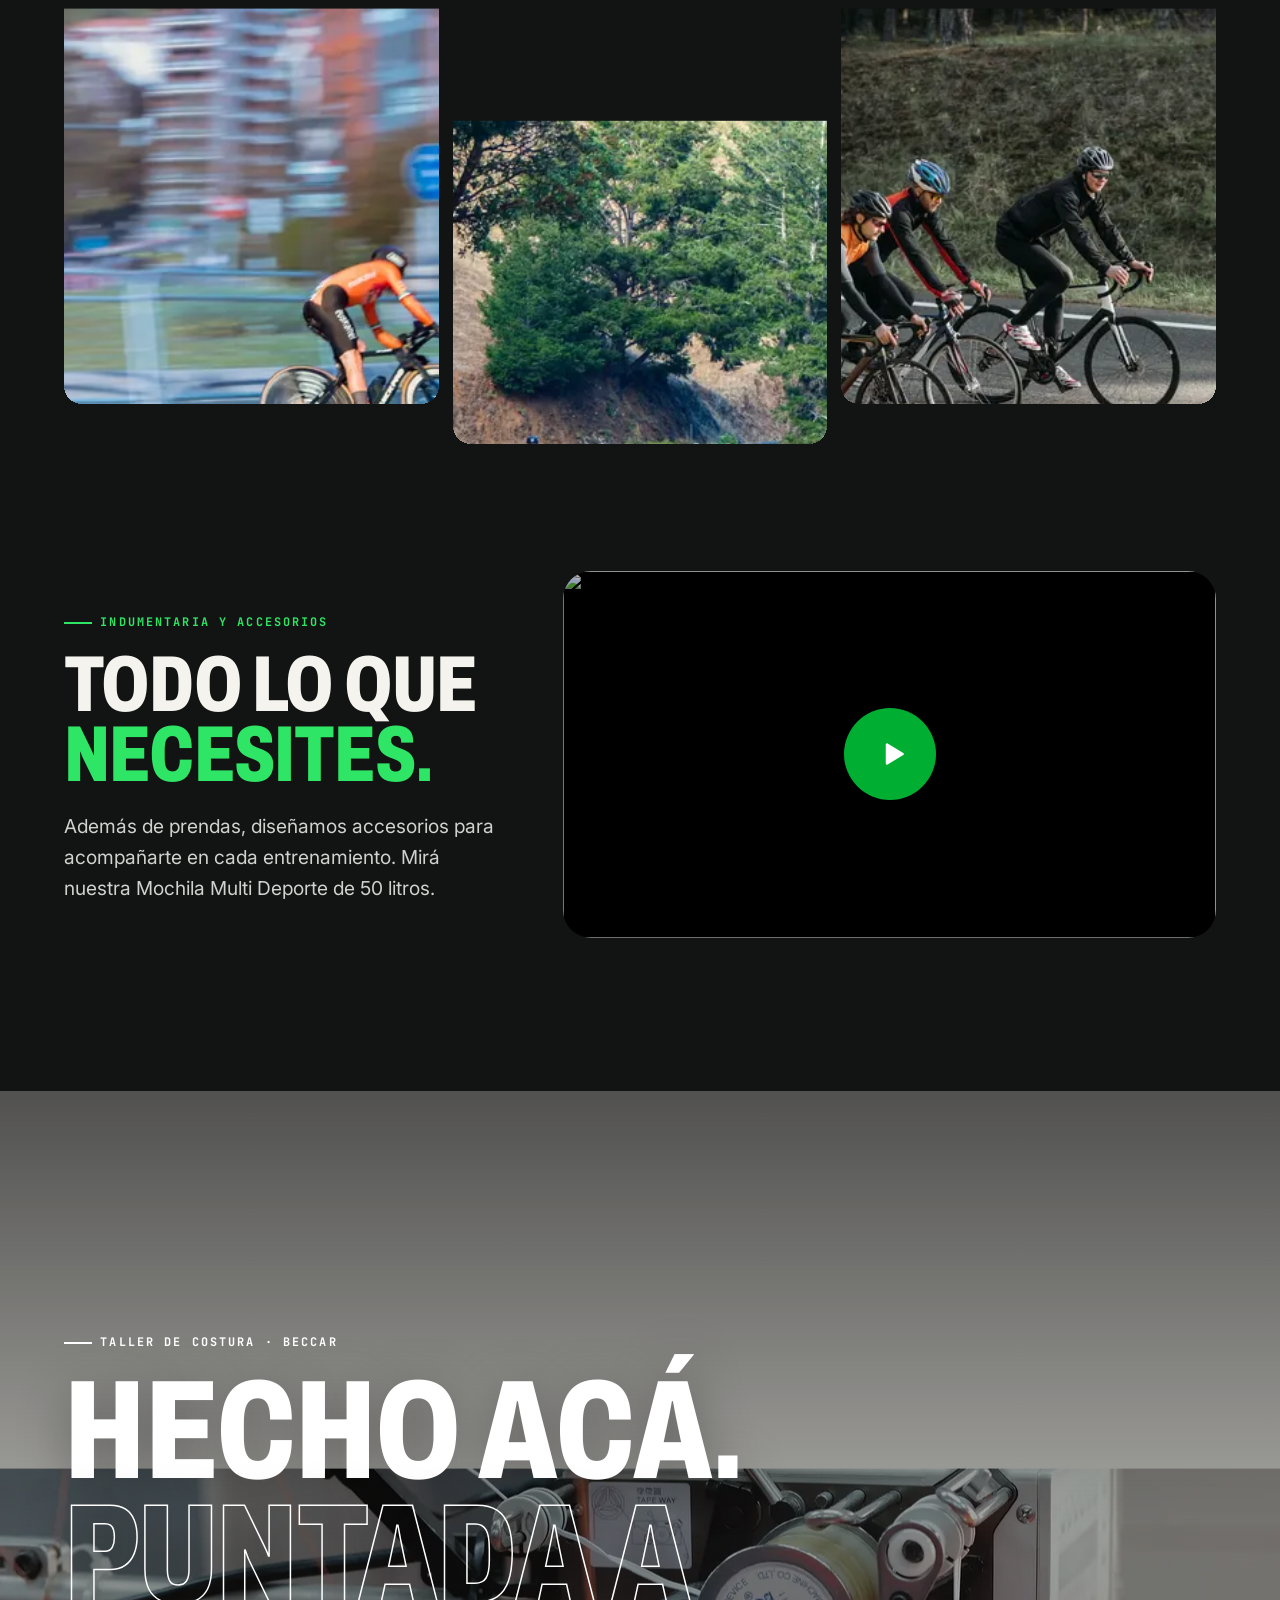
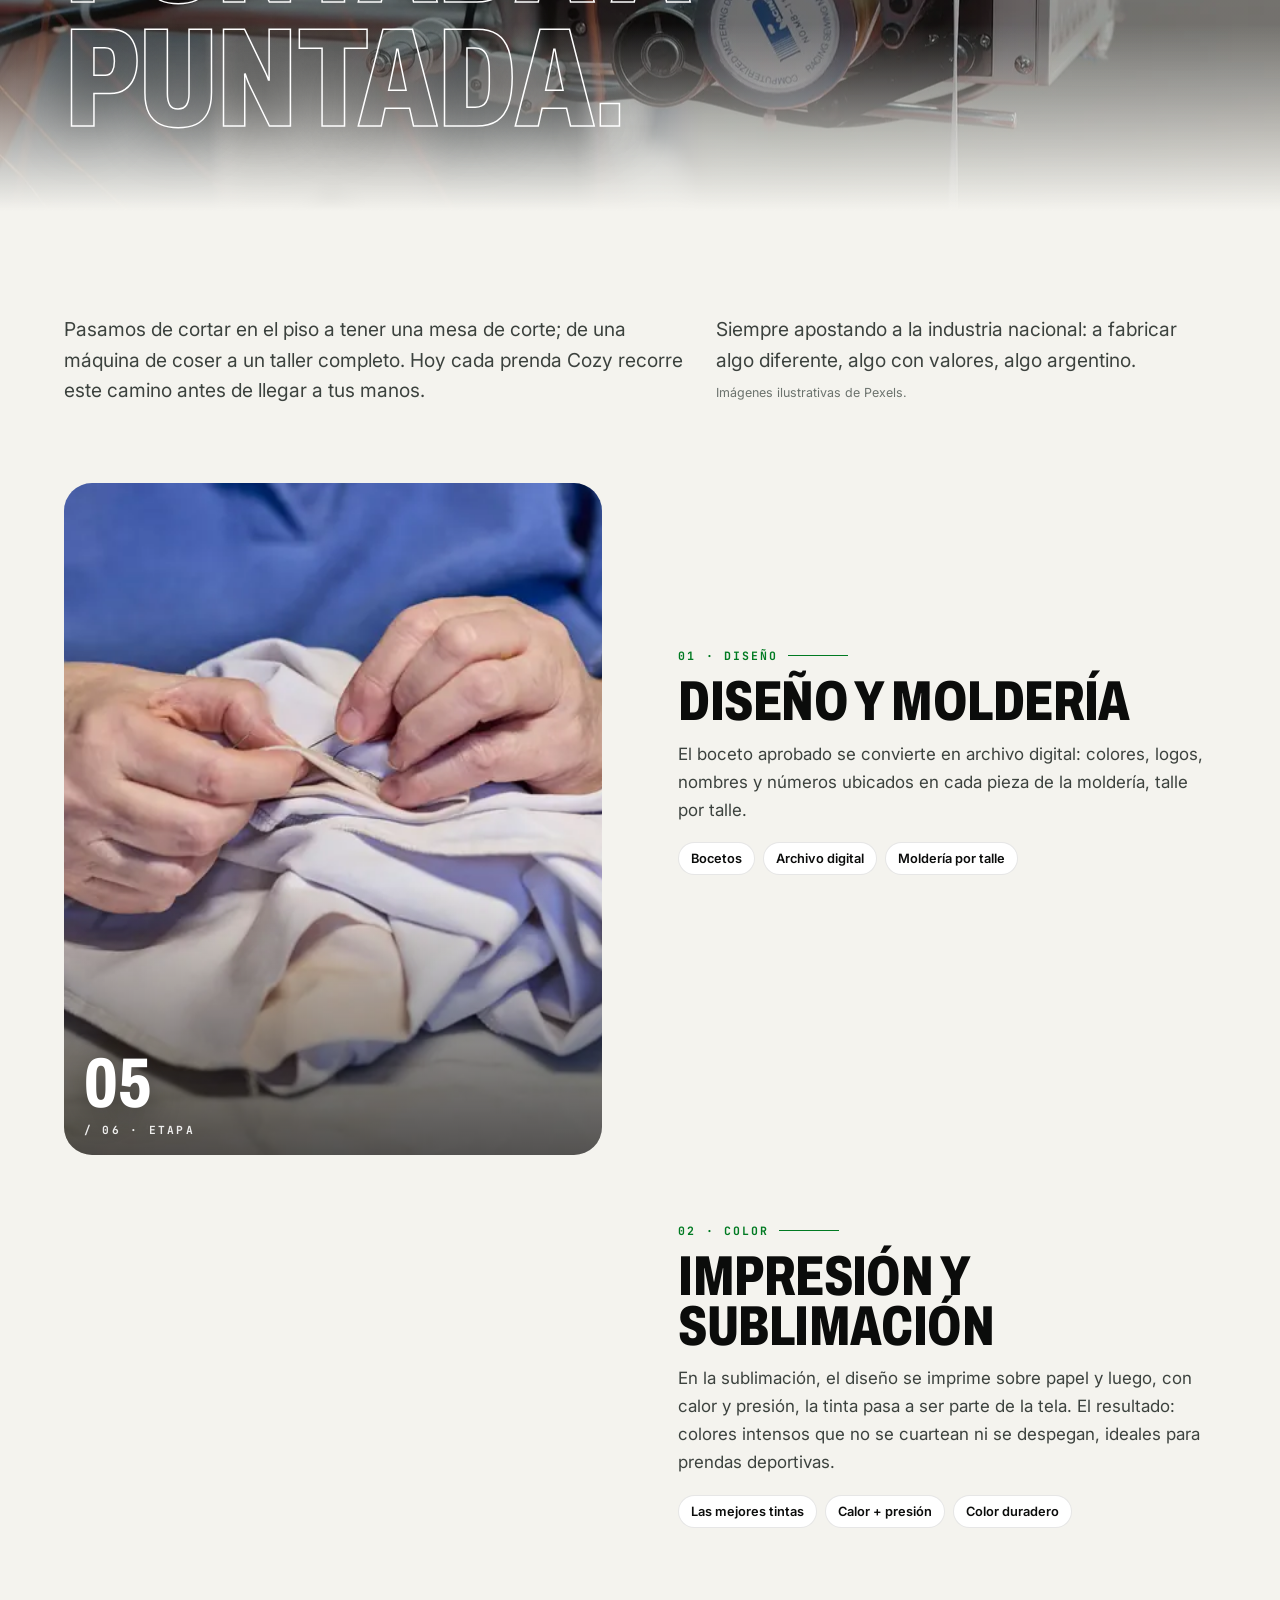
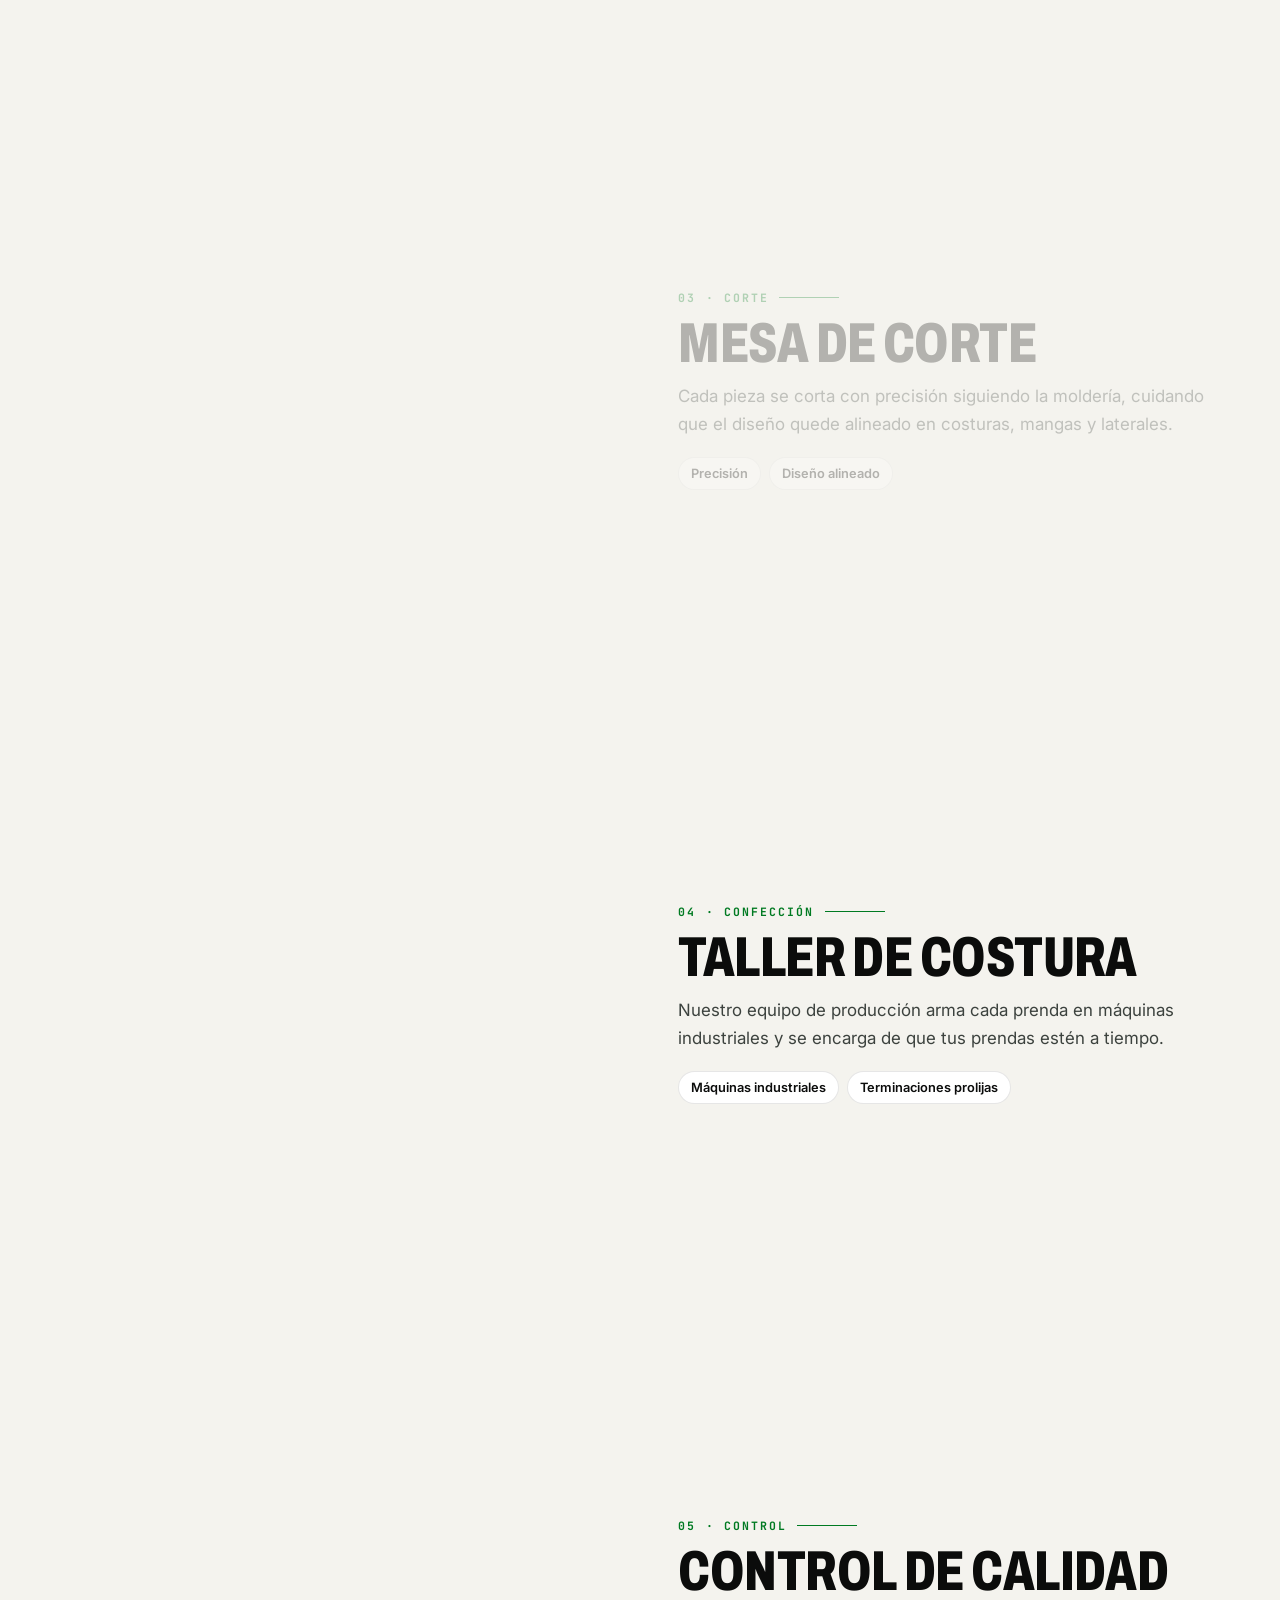
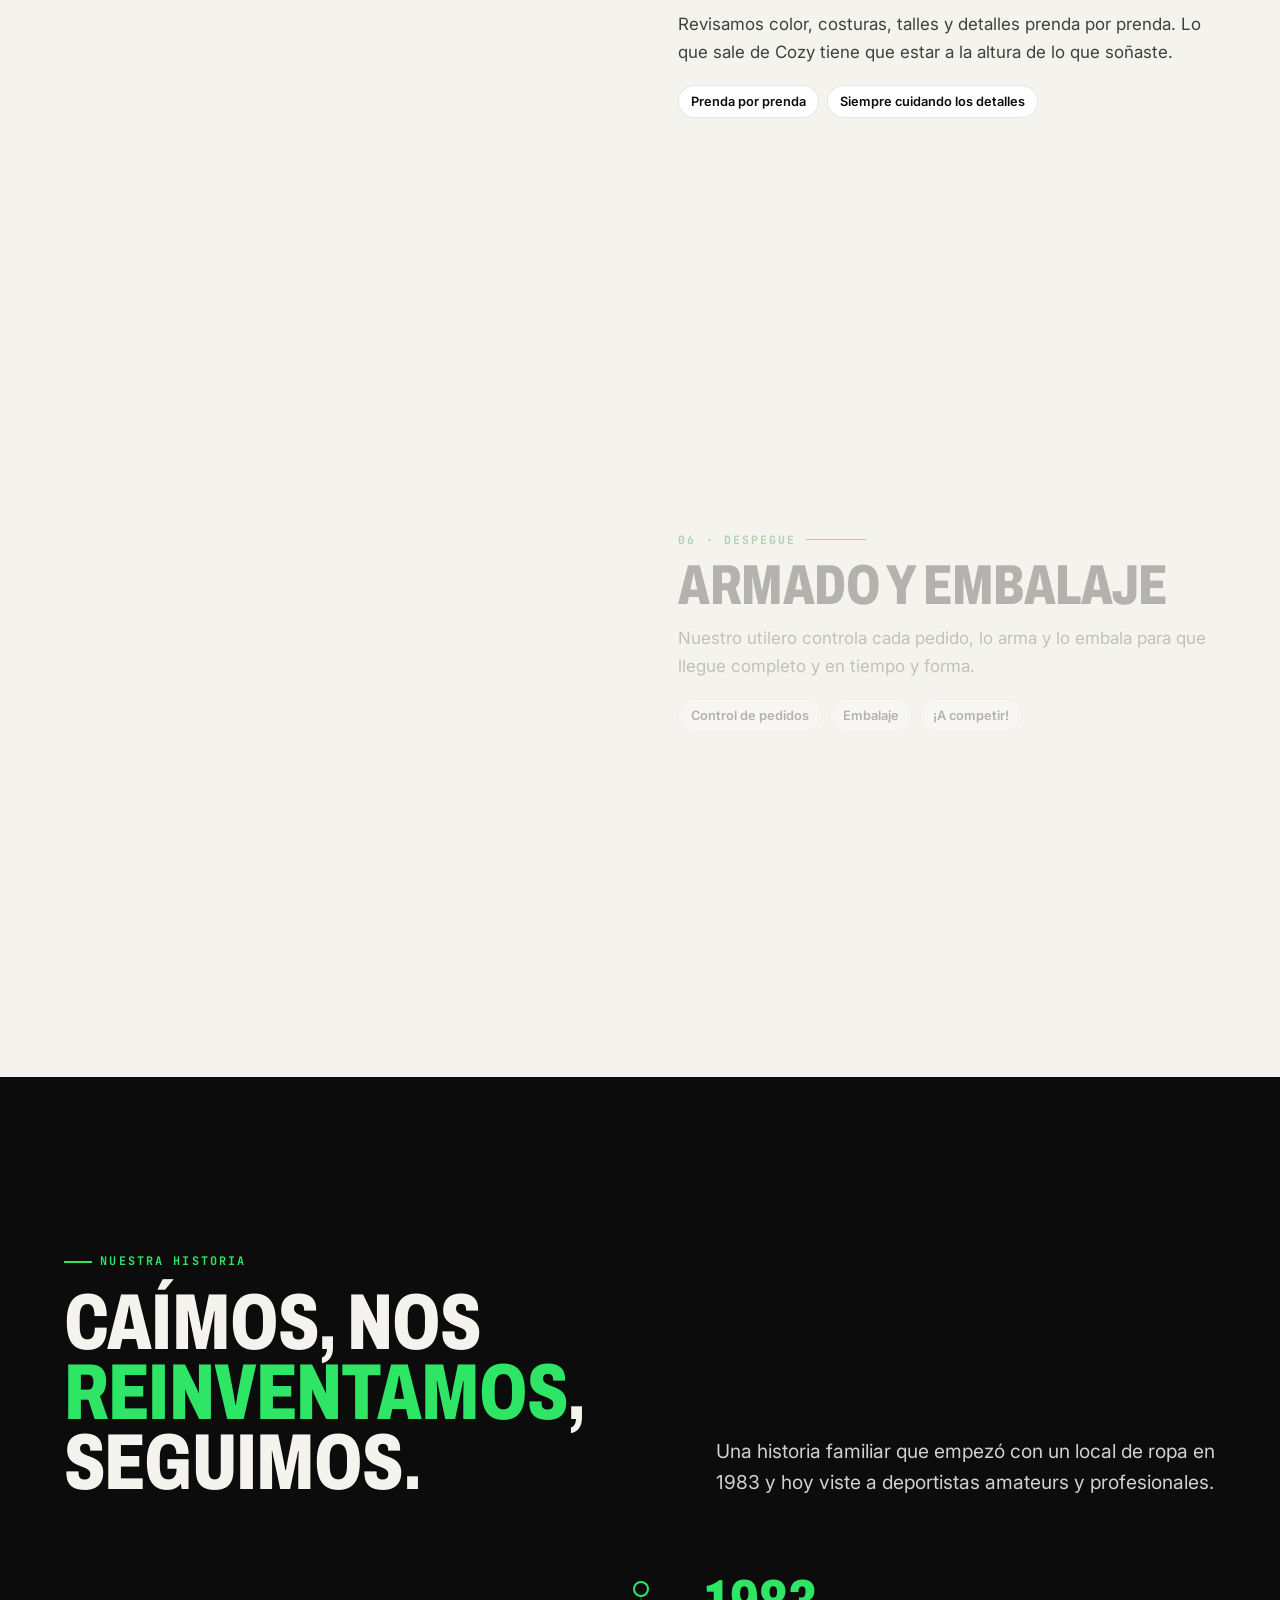
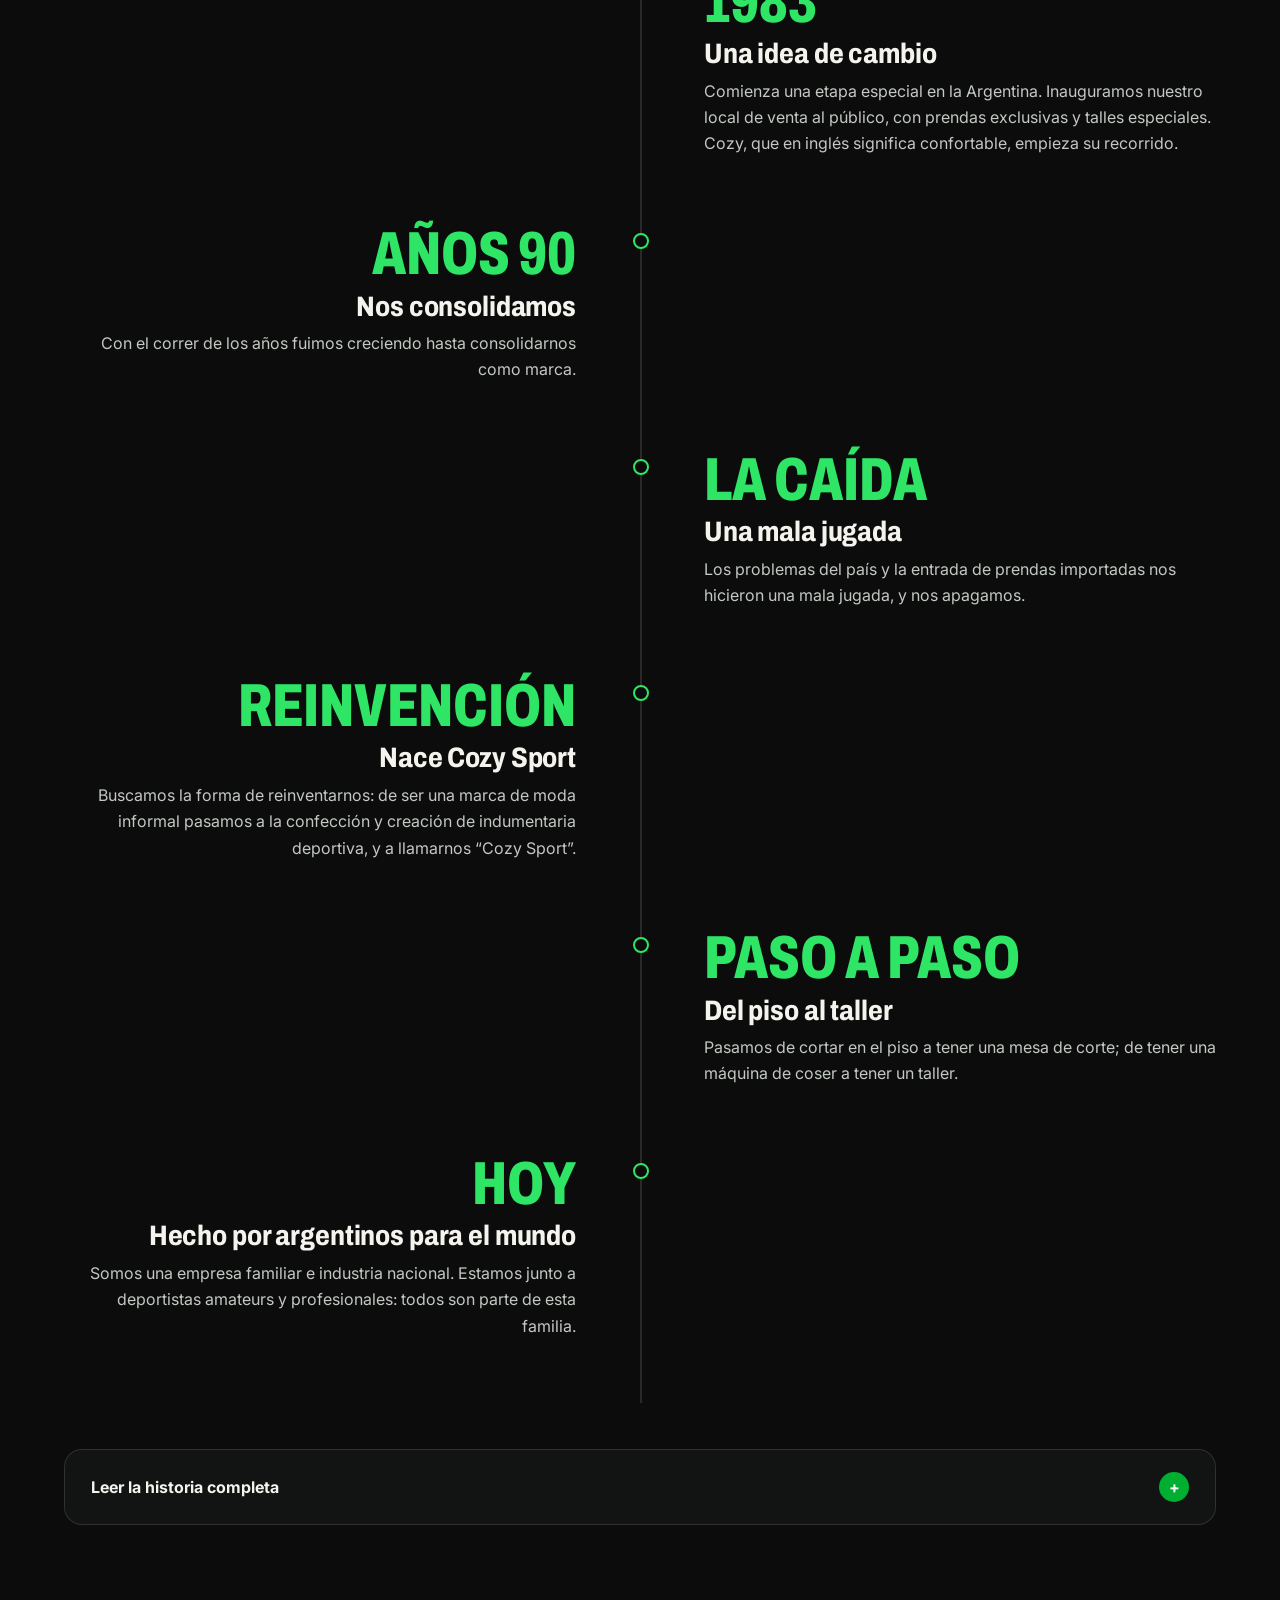
==== commit bf45fc43: "Logo vuelve arriba al tocarlo" ====
--- a/index.html
+++ b/index.html
@@ -468,6 +468,6 @@
   </div>
 </footer>
 
-<script src="assets/js/main.js?v=7614127524" defer></script>
+<script src="assets/js/main.js?v=35f235679a" defer></script>
 </body>
 </html>
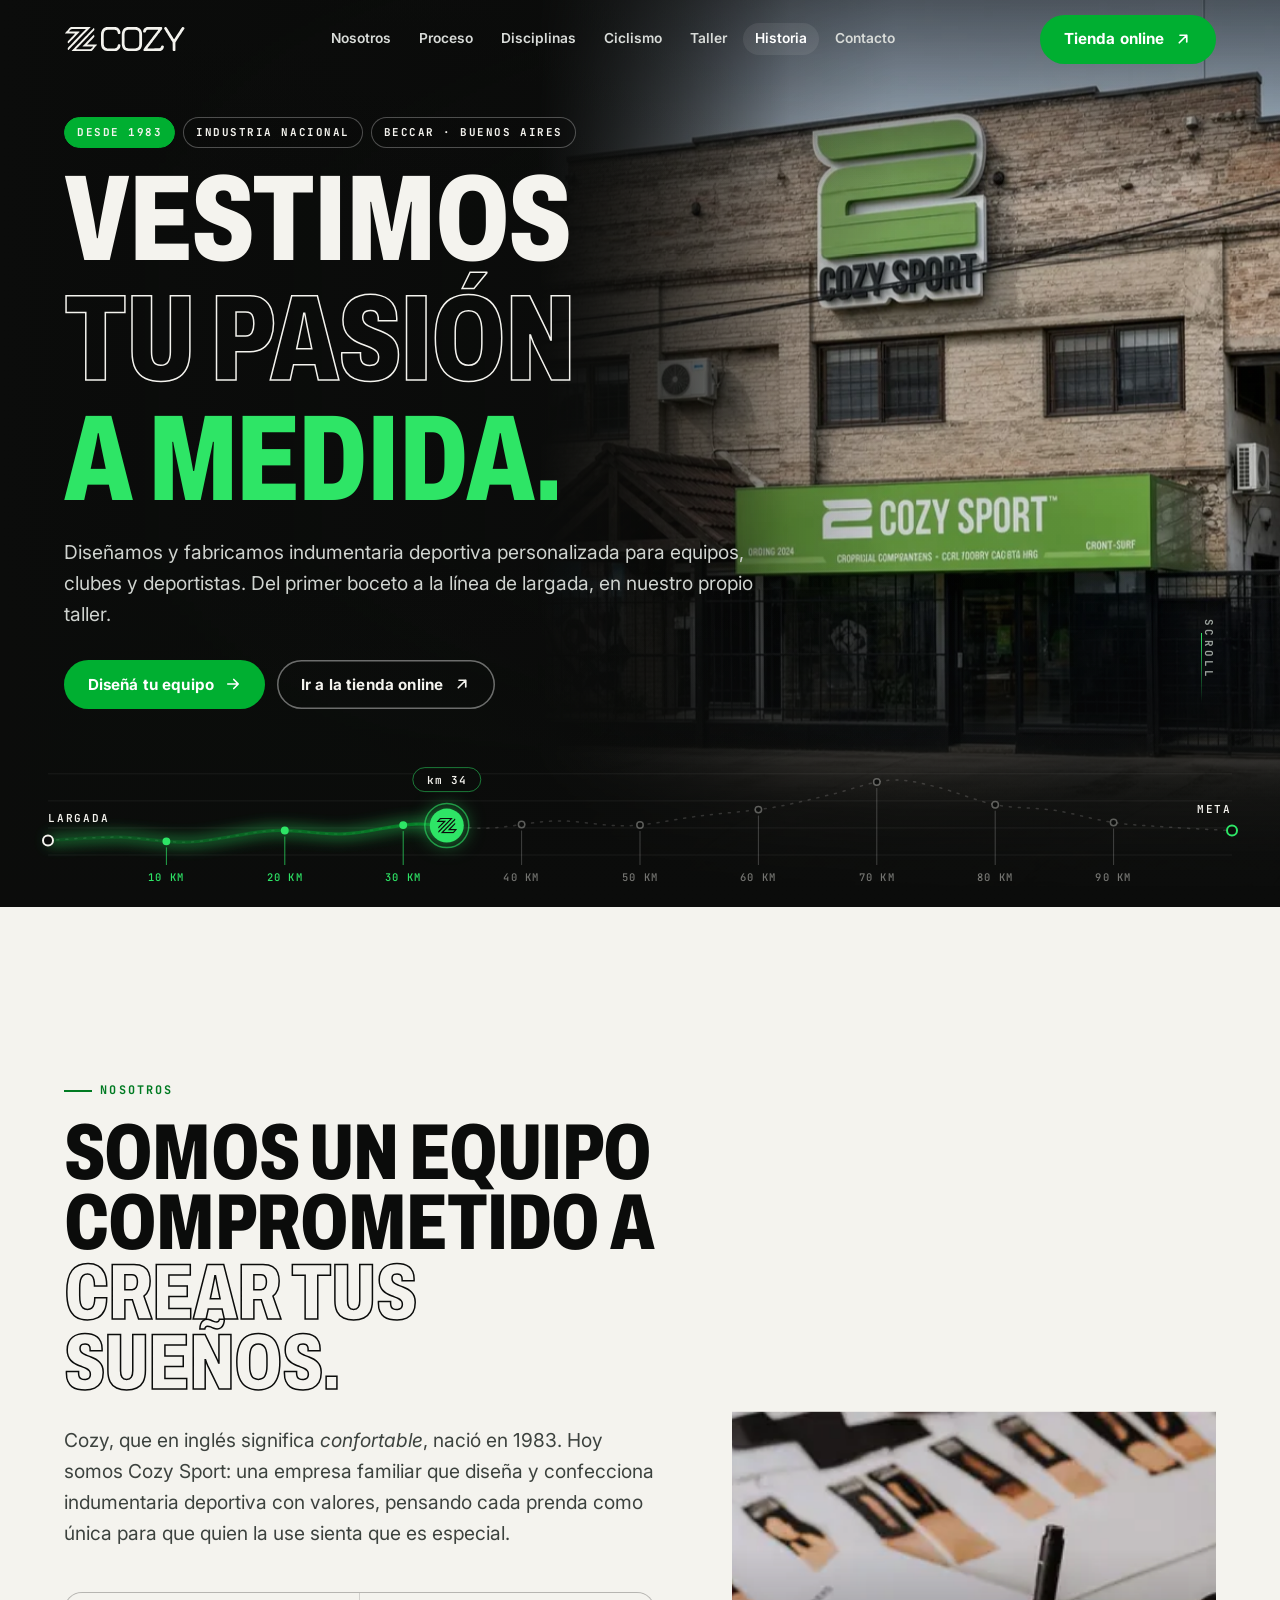
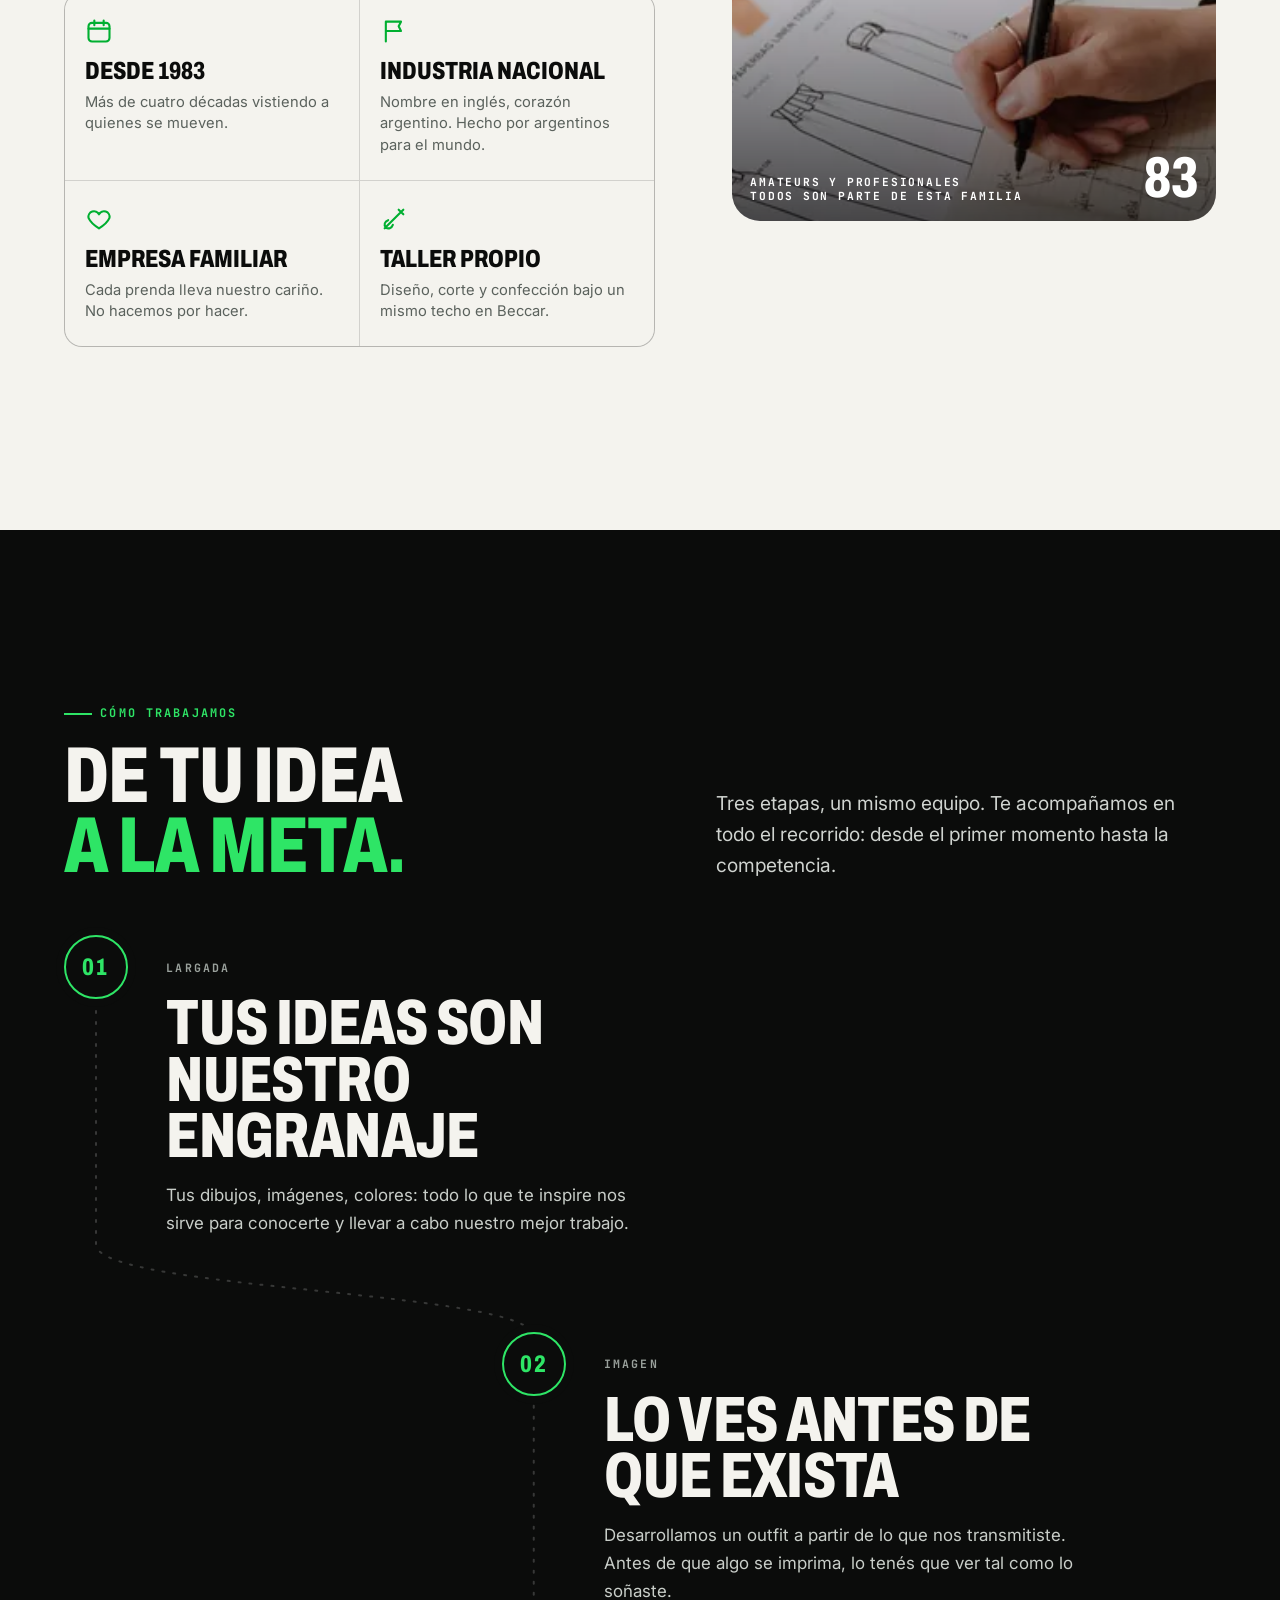
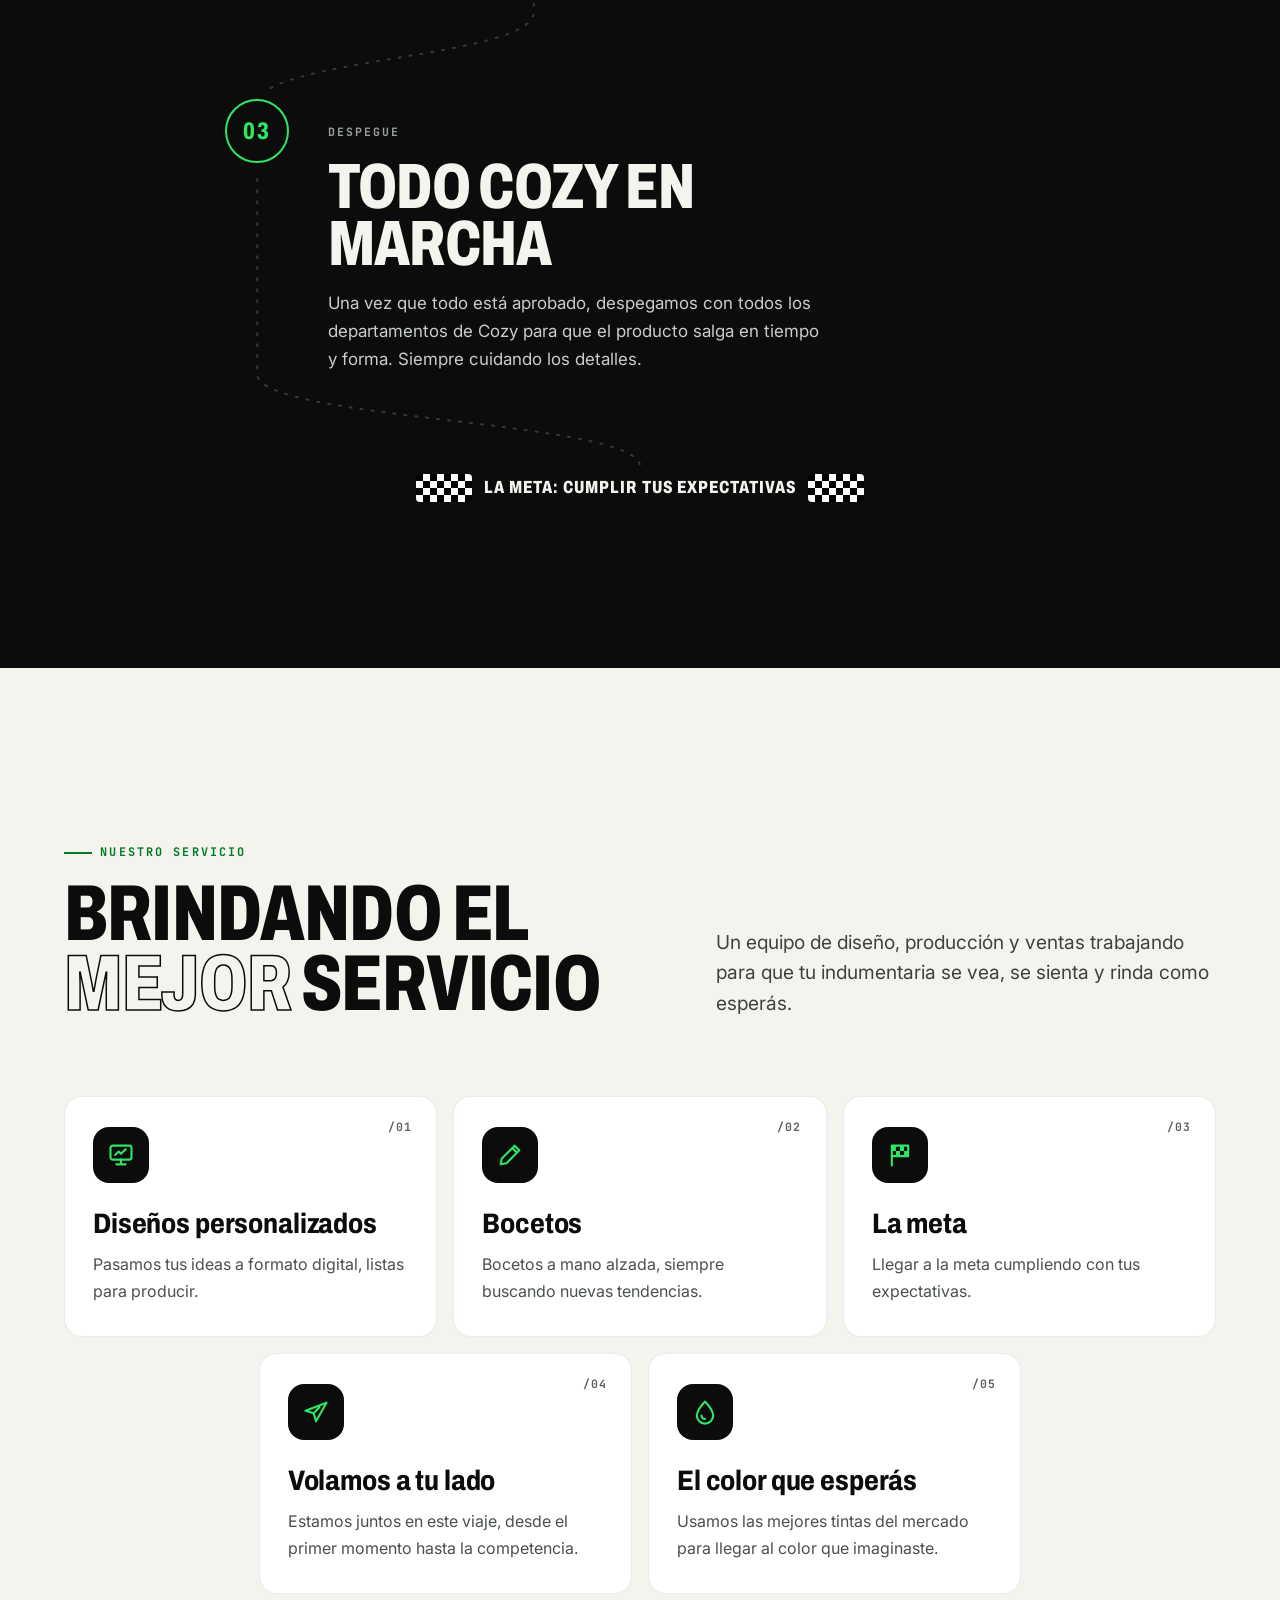
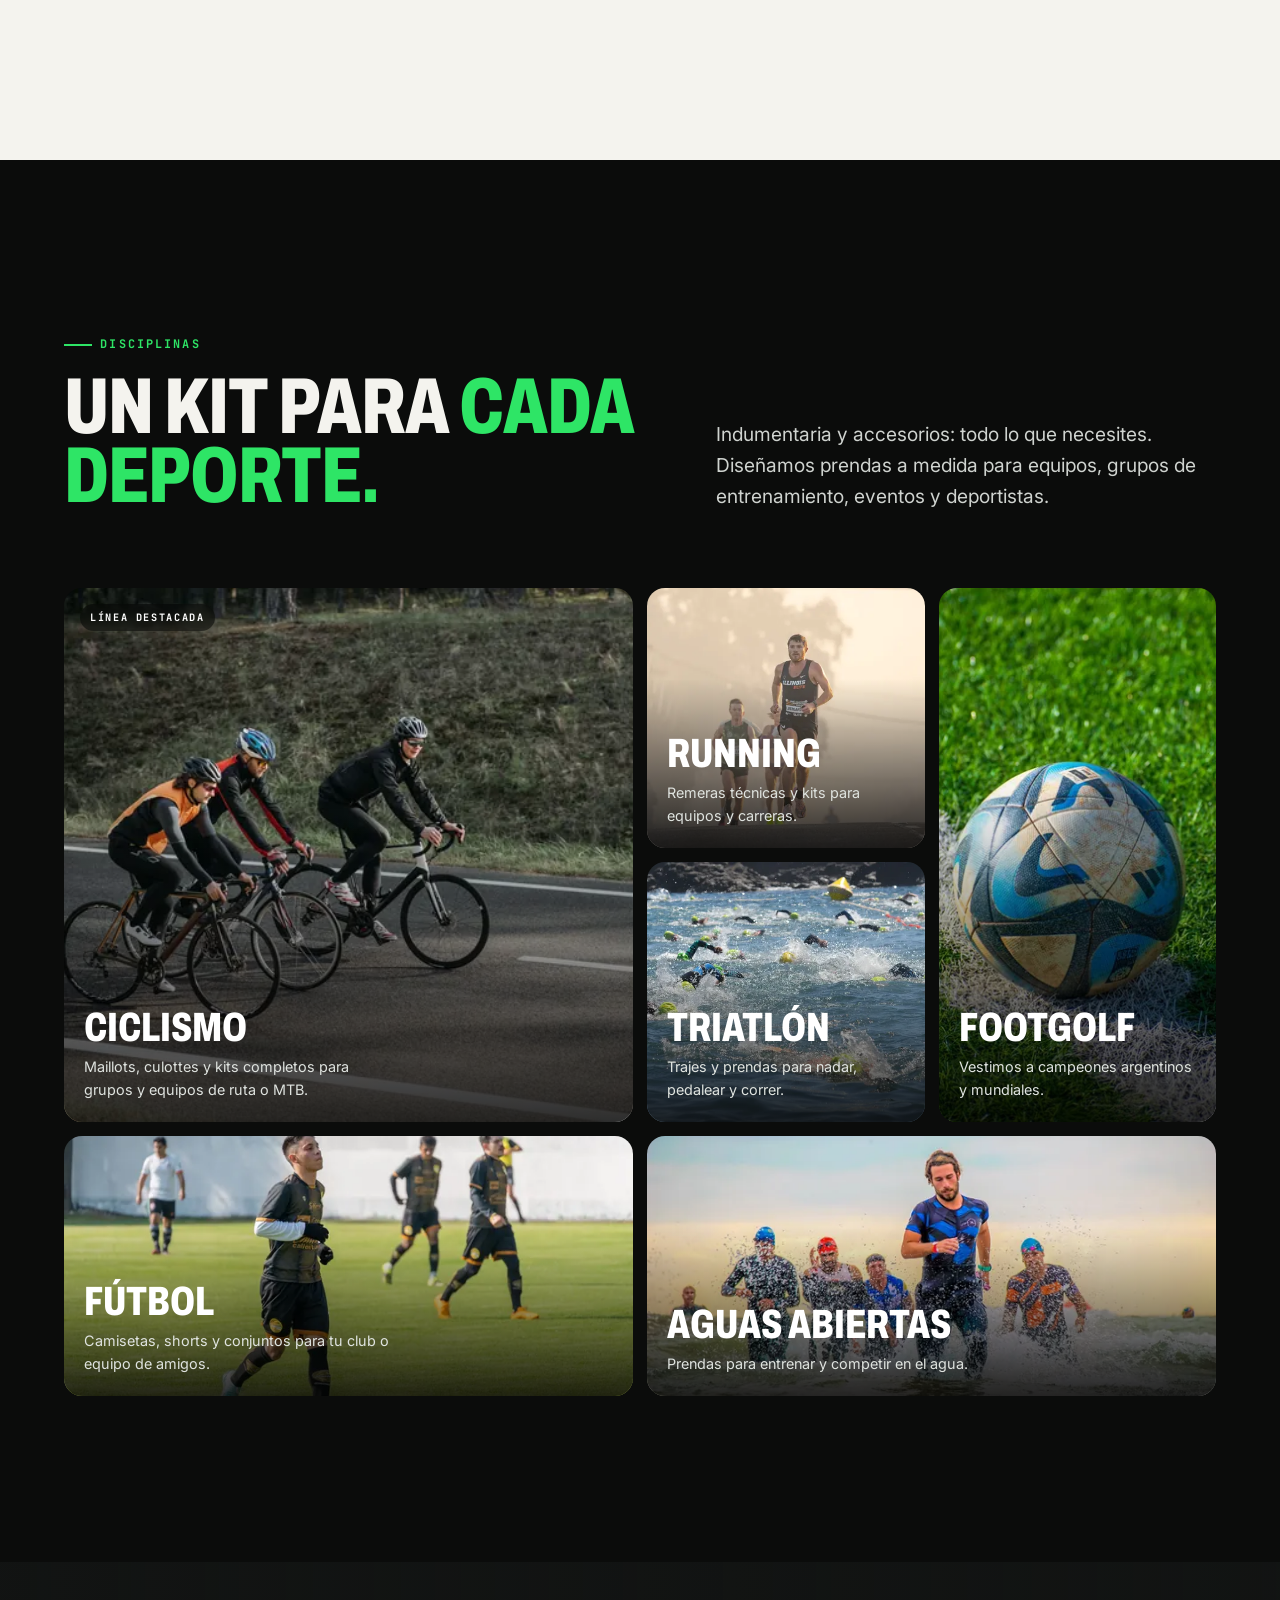
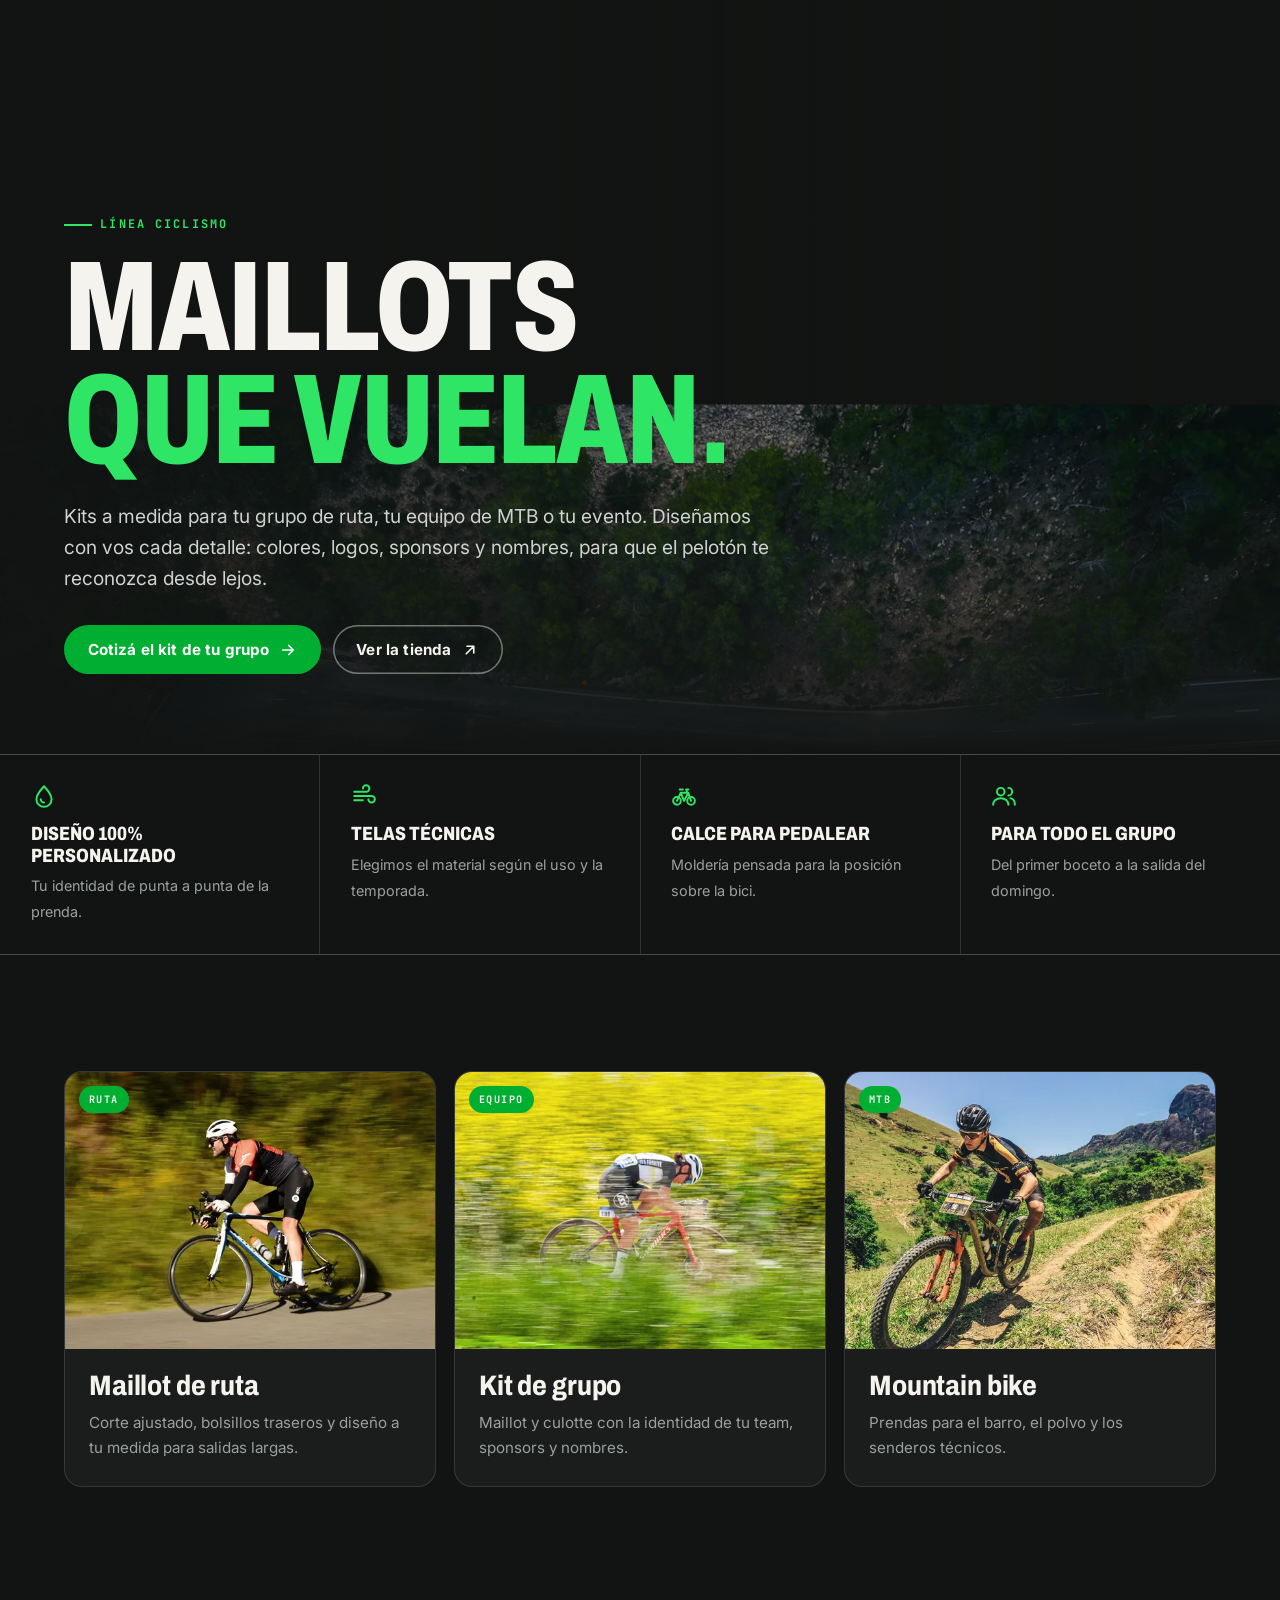
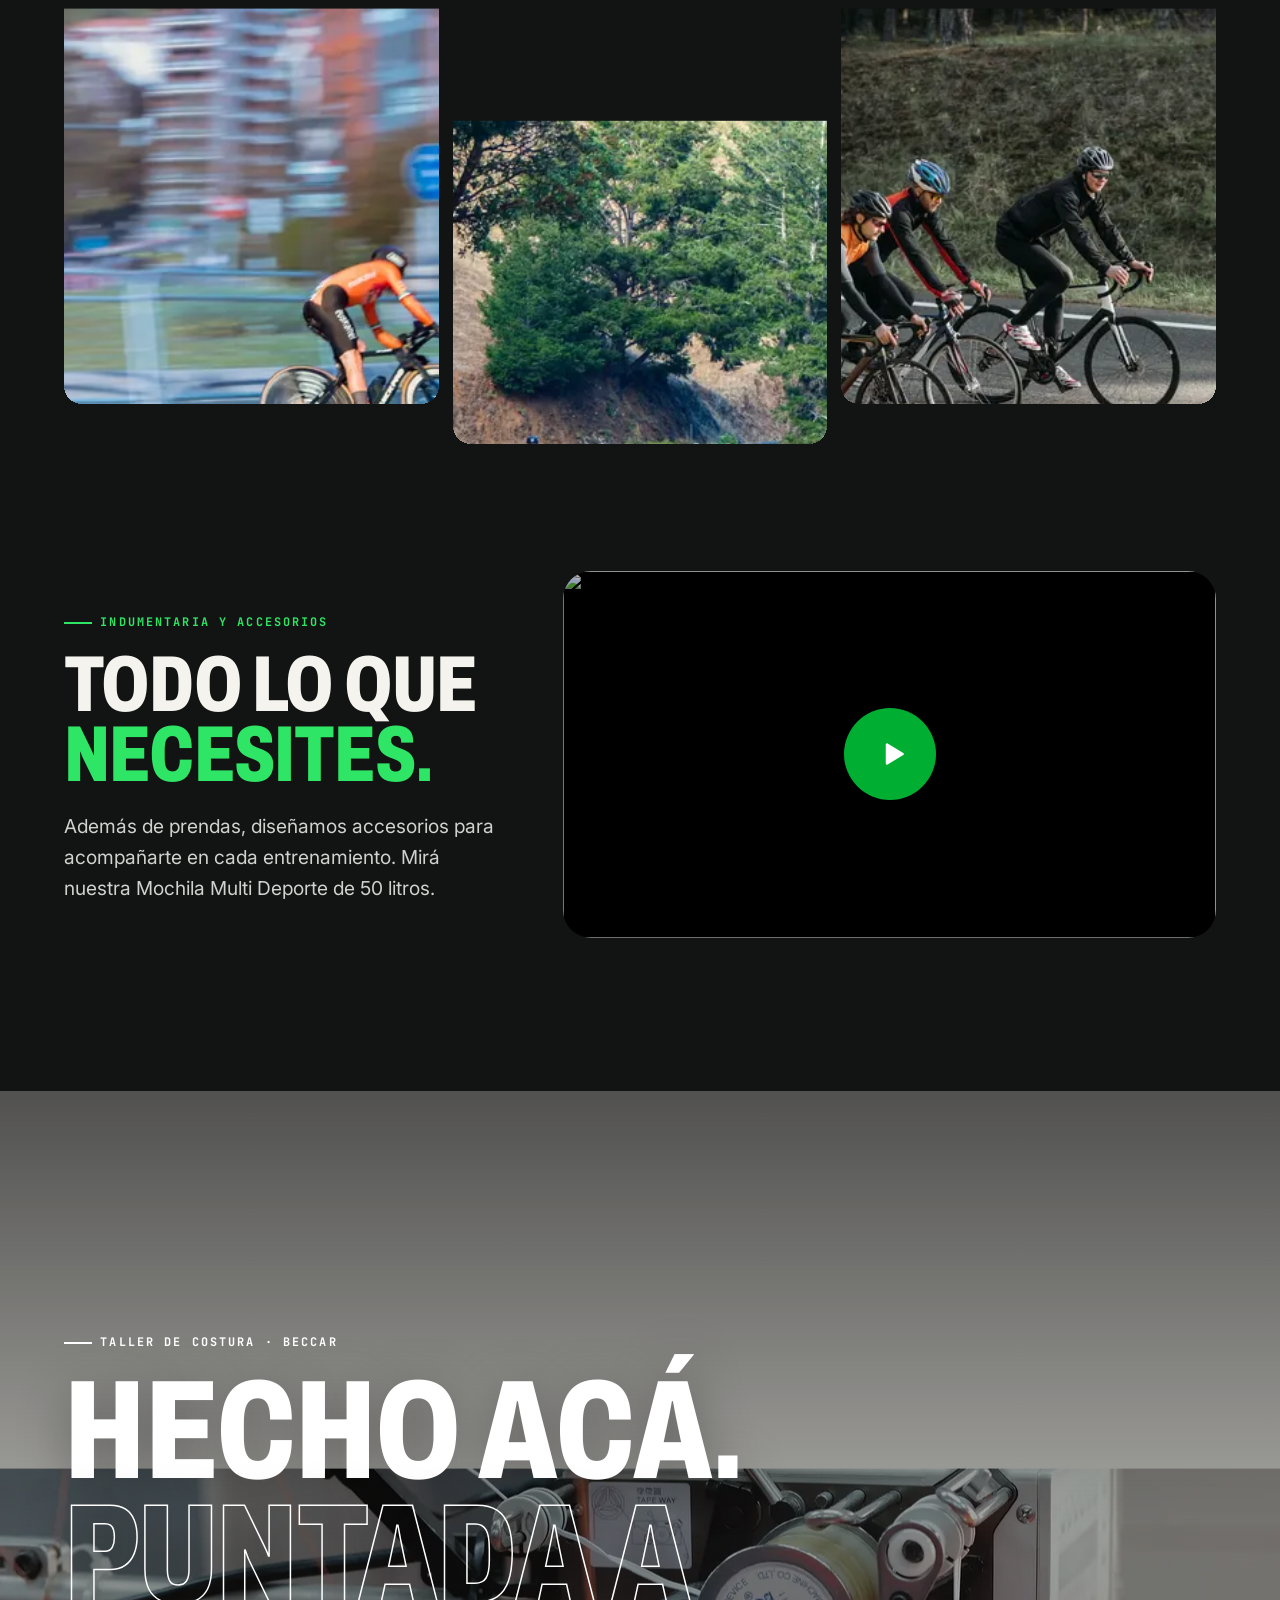
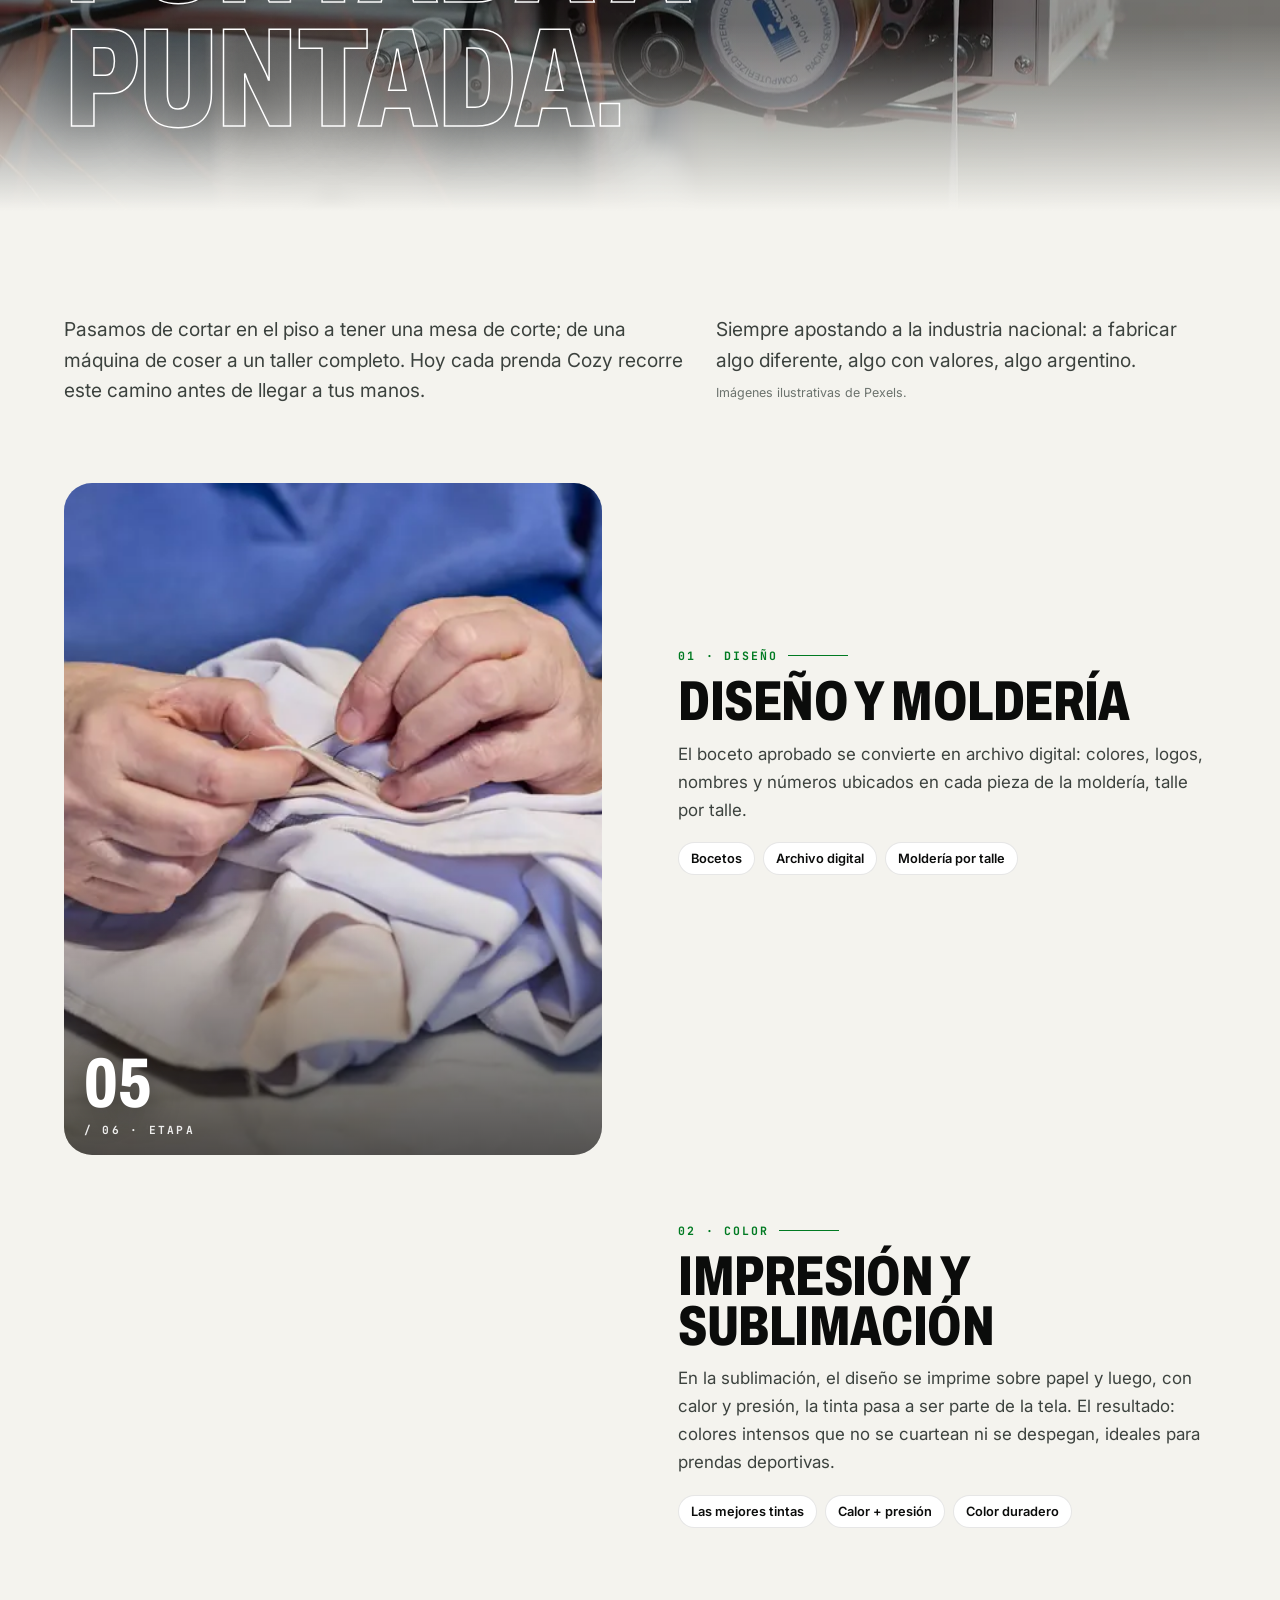
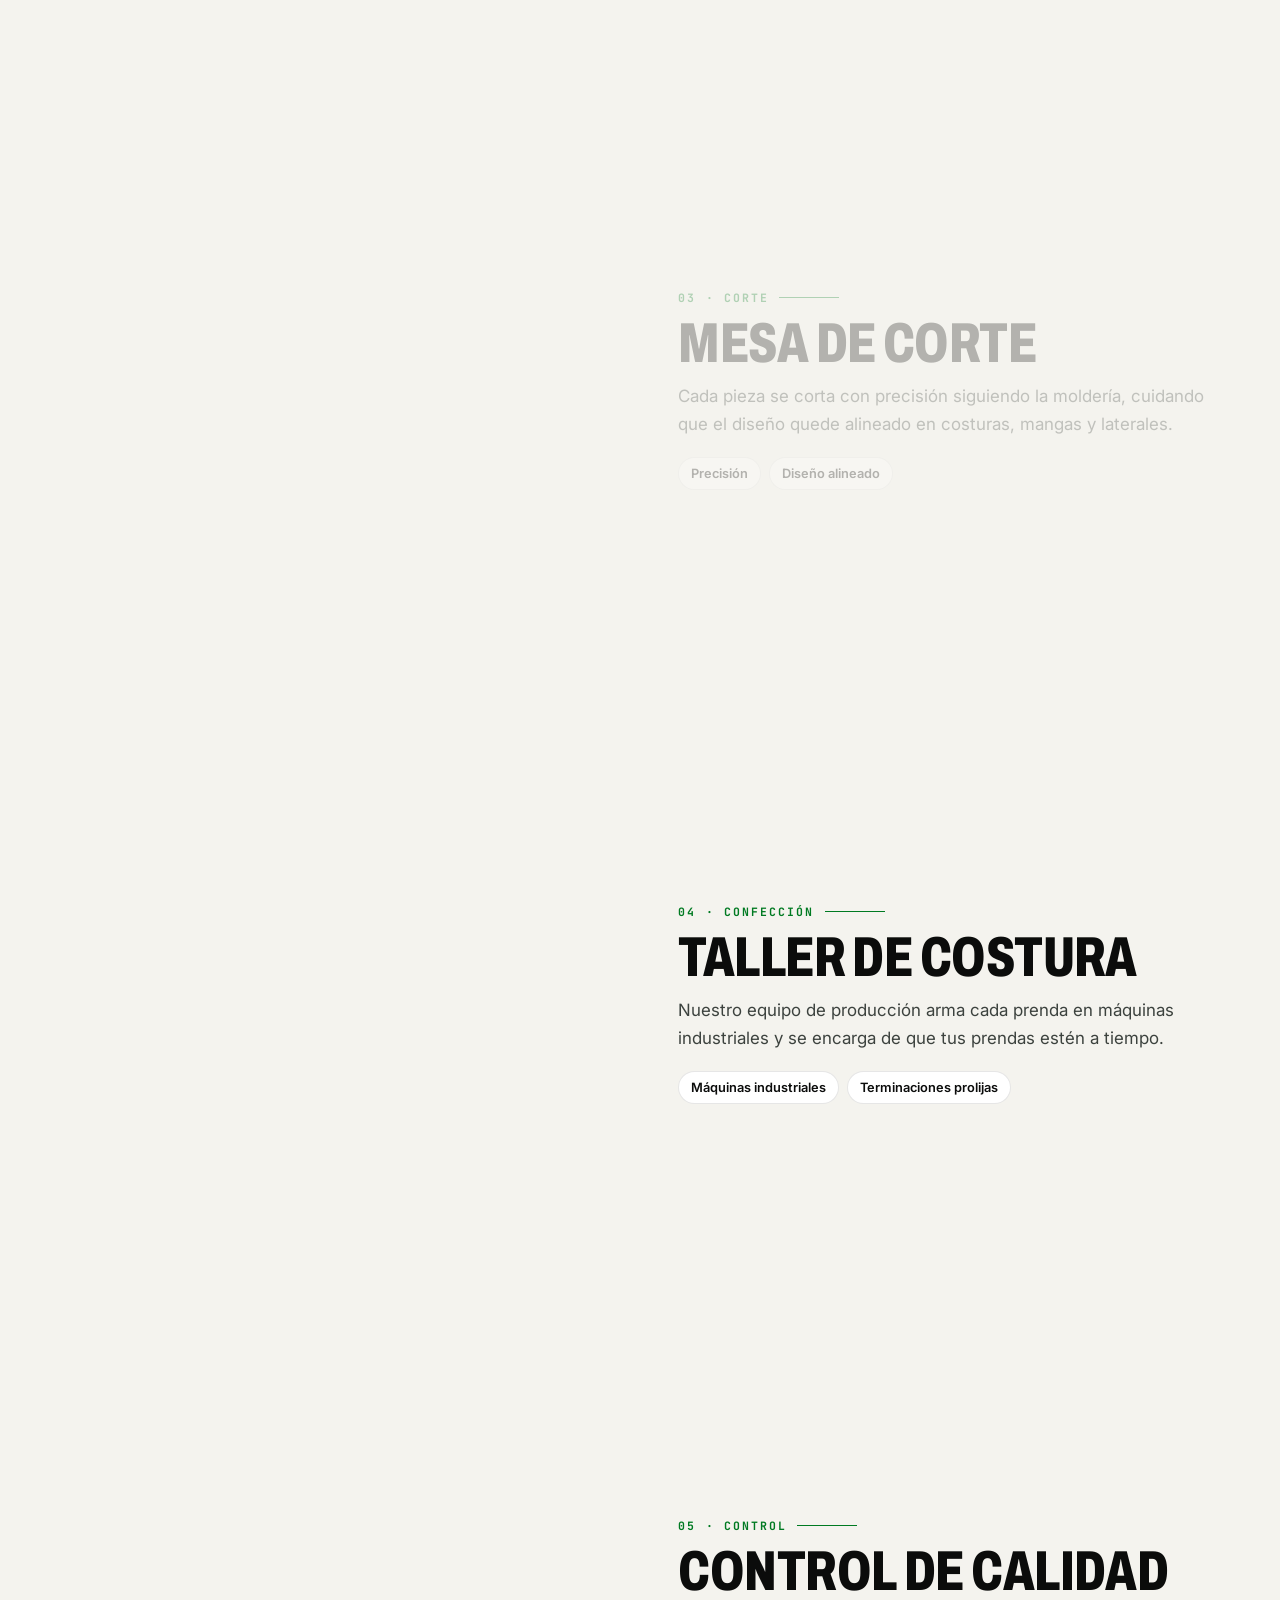
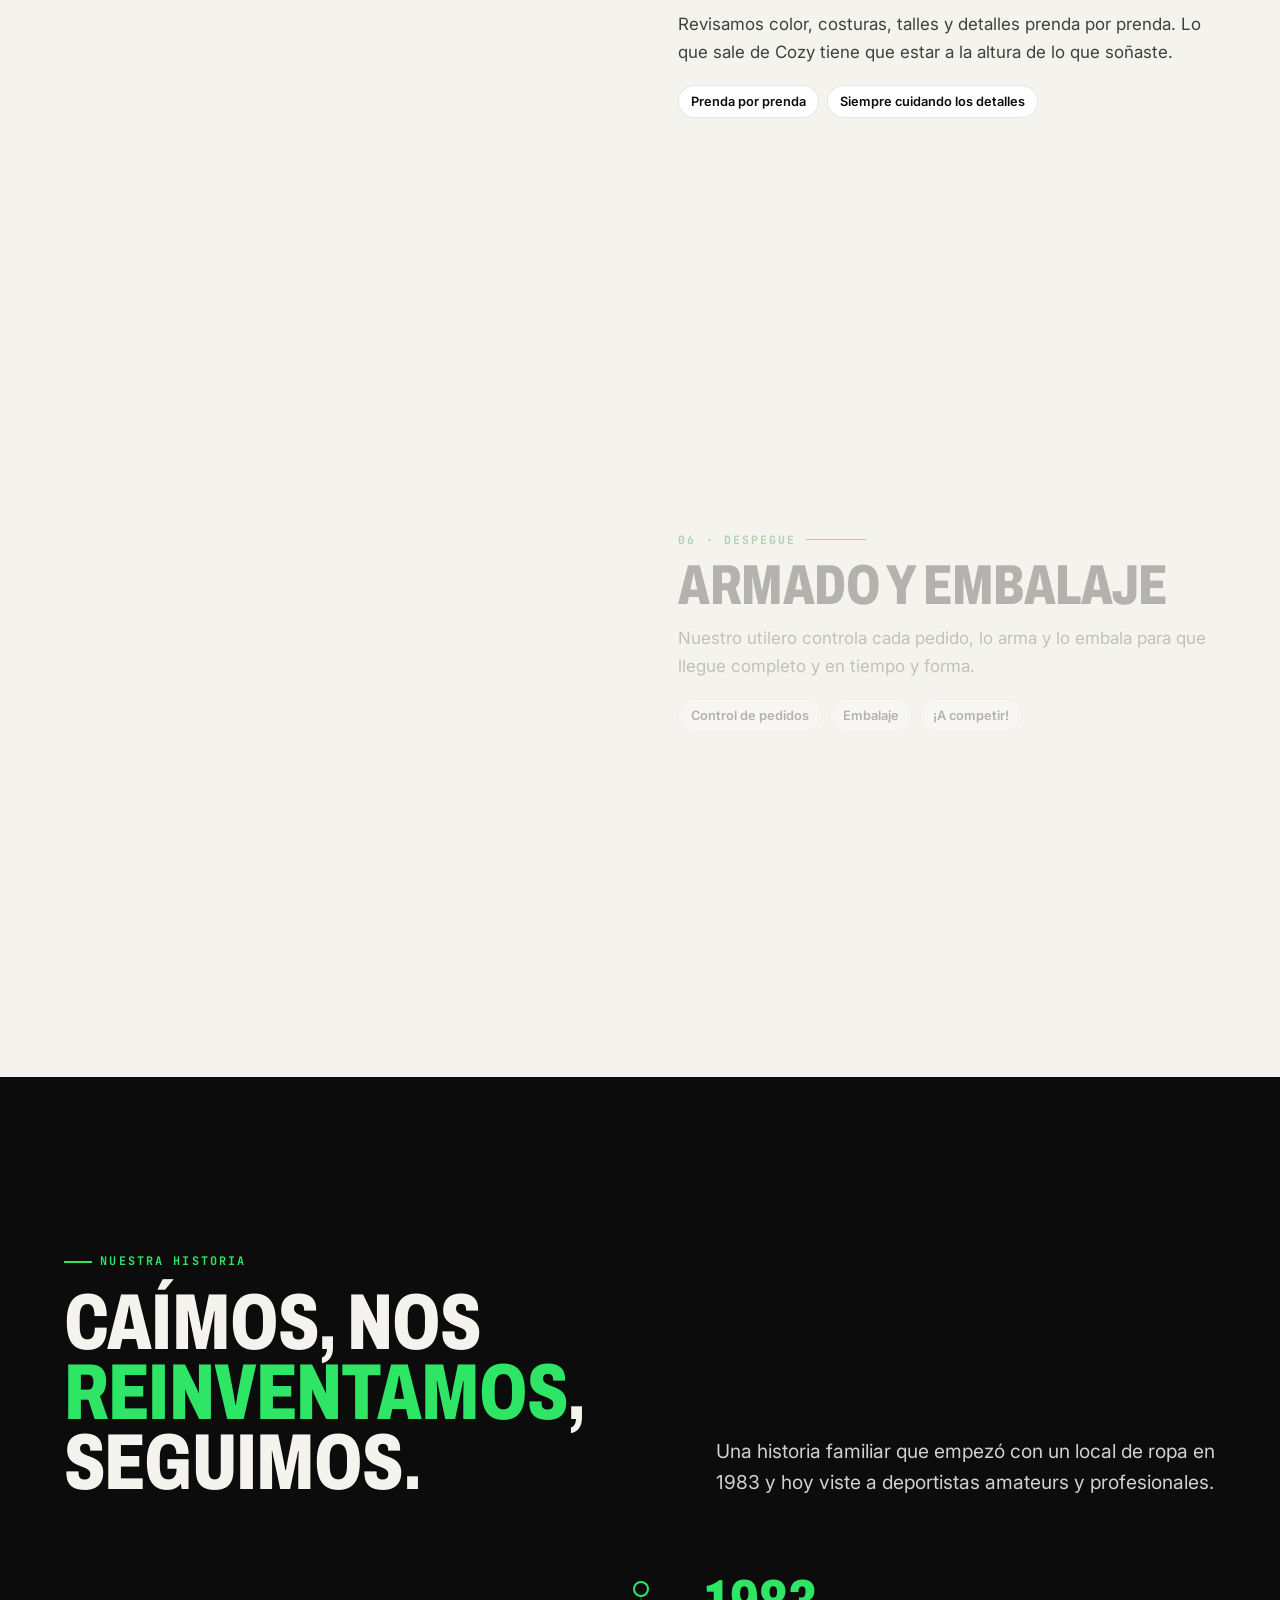
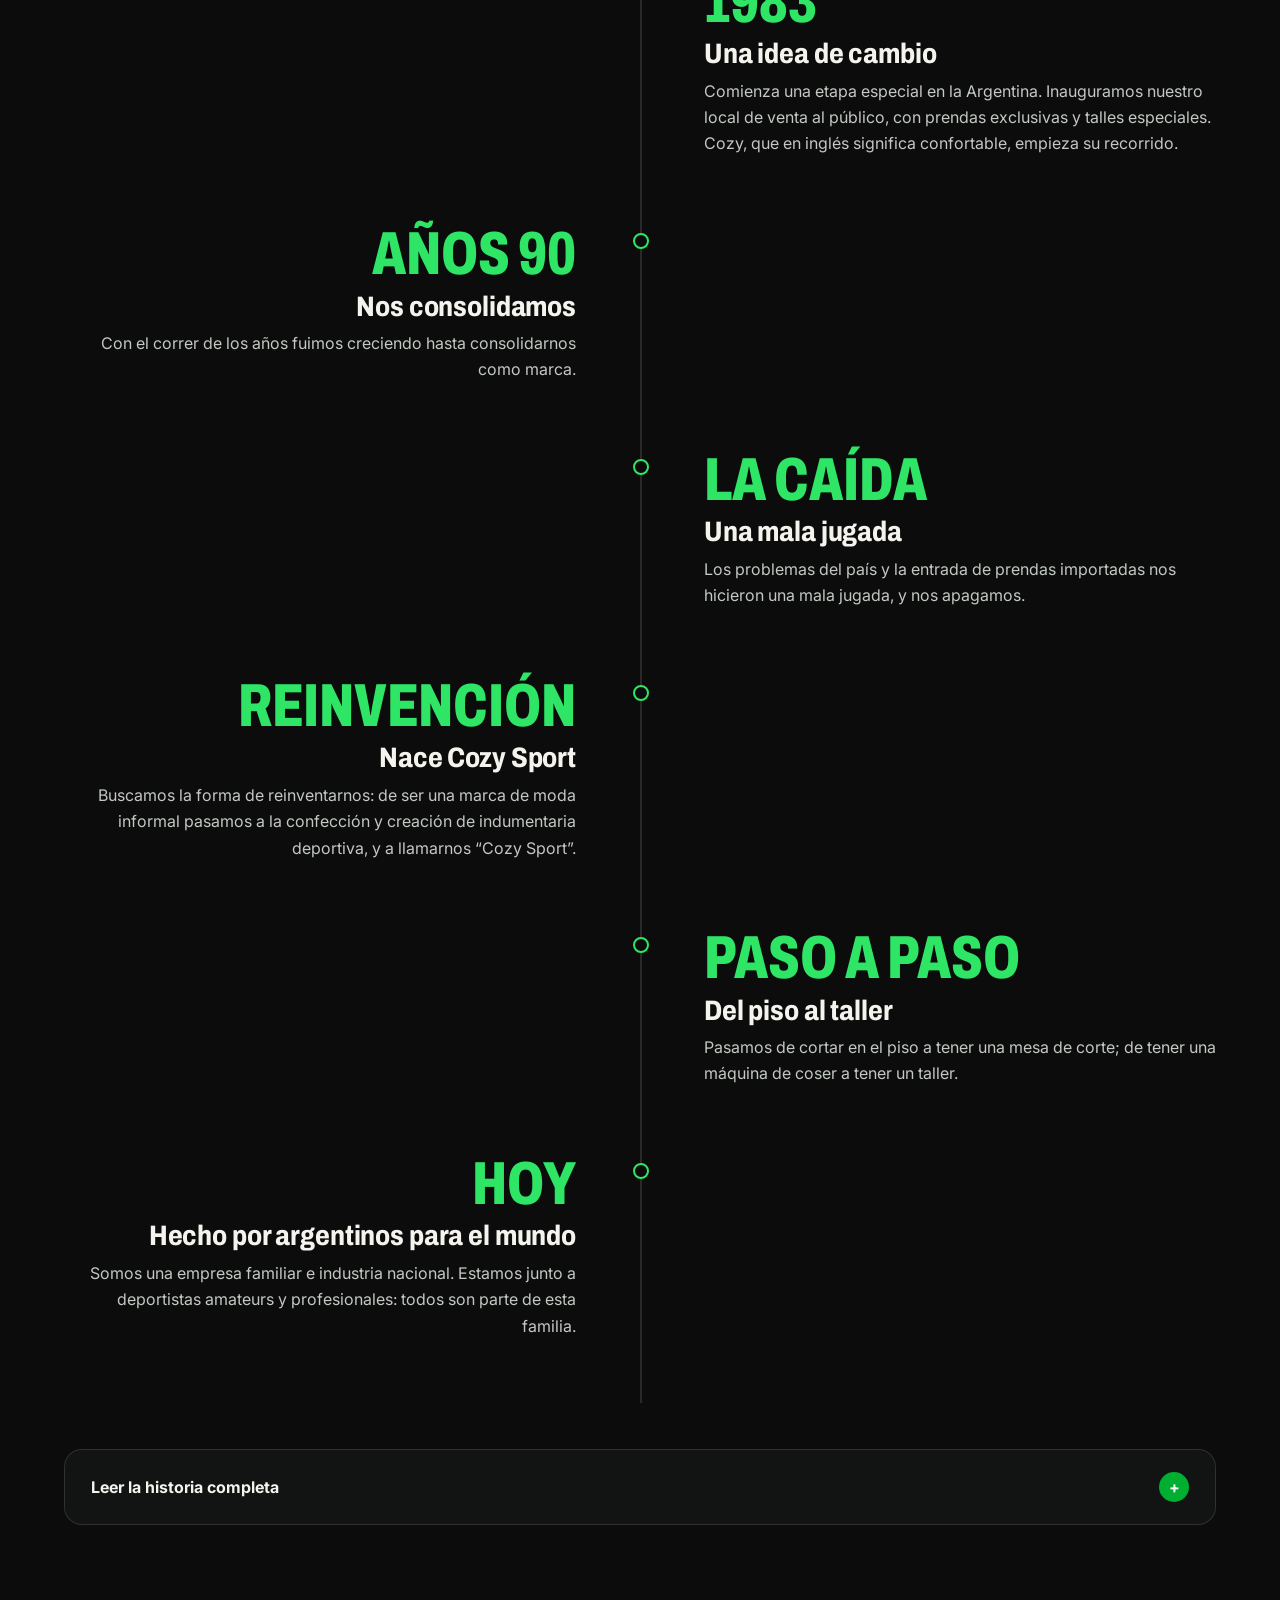
==== commit 2576d848: "Tienda: nueva foto (Pexels 878151, Philip Ackermann) y overlay más suave" ====
--- a/index.html
+++ b/index.html
@@ -21,7 +21,7 @@
 <link rel="preconnect" href="https://fonts.gstatic.com" crossorigin>
 <link href="https://fonts.googleapis.com/css2?family=Archivo:wdth,wght@62..125,400..900&family=Inter:wght@400;500;600;700&family=JetBrains+Mono:wght@700&display=swap" rel="stylesheet">
 <link rel="preload" as="image" type="image/webp" href="assets/img/fachada-1280.webp" imagesrcset="assets/img/fachada-640.webp 640w, assets/img/fachada-1280.webp 1280w, assets/img/fachada-1728.webp 1728w" imagesizes="(min-width:1000px) 62vw, 100vw">
-<link rel="stylesheet" href="assets/css/styles.css?v=436a09df50">
+<link rel="stylesheet" href="assets/css/styles.css?v=13f9b003b5">
 <script type="application/ld+json">
 {"@context":"https://schema.org","@type":"ClothingStore","name":"Cozy Sport SA","description":"Indumentaria deportiva personalizada. Industria nacional desde 1983.","foundingDate":"1983","email":"info@cozysport.com","telephone":["+54 11 4723-3355","+54 11 4723-2255","+54 11 4723-3373"],"url":"https://cozysport.com/","address":{"@type":"PostalAddress","streetAddress":"Uruguay 3442","addressLocality":"Beccar","addressRegion":"Buenos Aires","postalCode":"1643","addressCountry":"AR"},"sameAs":["https://instagram.com/cozysport","https://www.facebook.com/cozysport","https://twitter.com/cozysport","https://www.youtube.com/channel/UCqqrq2bQ2Q-Dgik3gxvm1Yw","https://tiendacozy.com/"]}
 </script>
@@ -363,7 +363,7 @@
 
 <!-- ================= TIENDA ================= -->
 <section class="shop" id="tienda" aria-labelledby="shop-title">
-  <div class="bg" data-parallax="0.25"><img src="assets/img/tienda-1280.webp" srcset="assets/img/tienda-640.webp 640w, assets/img/tienda-1280.webp 1280w, assets/img/tienda-1920.webp 1920w" sizes="100vw" width="1920" height="1280" alt="Corredora entrenando junto al lago" loading="lazy" decoding="async"></div>
+  <div class="bg" data-parallax="0.25"><img src="assets/img/tienda-1280.webp" srcset="assets/img/tienda-640.webp 640w, assets/img/tienda-1280.webp 1280w, assets/img/tienda-1920.webp 1920w" sizes="100vw" width="1920" height="1350" alt="Corredor en una avenida arbolada con luz entre la niebla" loading="lazy" decoding="async"></div>
   <div class="wrap">
     <p class="kicker rv" style="justify-content:center;color:#fff">Tienda online</p>
     <h2 id="shop-title" class="display rv" style="--d:1">Apasionados<br>por el deporte</h2>
@@ -462,7 +462,7 @@
       <span class="copy">© <span id="yr">2026</span> Cozy Sport SA</span>
       <details class="credits">
         <summary>Foto de la fachada: Cozy Sport · Fotos ilustrativas: <a href="https://www.pexels.com" target="_blank" rel="noopener">Pexels</a> · <u>ver créditos</u></summary>
-        <ul><li>Fachada de la fábrica en Beccar · foto propia de Cozy Sport</li><li><a href="https://www.pexels.com/photo/13084432/" target="_blank" rel="noopener">Ciclista en una ruta de montaña con curvas · David McElwee</a></li><li><a href="https://www.pexels.com/photo/17955141/" target="_blank" rel="noopener">Jugadores en una cancha de fútbol · Israel Torres</a></li><li><a href="https://www.pexels.com/photo/29840327/" target="_blank" rel="noopener">Corredores de maratón en la bruma de la mañana · Stephen Leonardi</a></li><li><a href="https://www.pexels.com/photo/5094957/" target="_blank" rel="noopener">Largada de natación de un triatlón en el mar · Gregorio Dorta Martin</a></li><li><a href="https://www.pexels.com/photo/38010434/" target="_blank" rel="noopener">Pelota de fútbol sobre la línea del césped · jespyros G Photographer</a></li><li><a href="https://www.pexels.com/photo/15835401/" target="_blank" rel="noopener">Triatletas saliendo del agua · Gaby Lopez</a></li><li><a href="https://www.pexels.com/photo/5807676/" target="_blank" rel="noopener">Ciclistas entrenando en grupo en la ruta · Pavel Danilyuk</a></li><li><a href="https://www.pexels.com/photo/14925035/" target="_blank" rel="noopener">Camino serpenteante entre bosques visto desde el aire · Artem Zhukov</a></li><li><a href="https://www.pexels.com/photo/38346799/" target="_blank" rel="noopener">Ciclista de ruta a toda velocidad · Daigoro Folz</a></li><li><a href="https://www.pexels.com/photo/22858830/" target="_blank" rel="noopener">Ciclista de montaña en un sendero del valle · Gustavo Eduardo</a></li><li><a href="https://www.pexels.com/photo/33410442/" target="_blank" rel="noopener">Ciclista en movimiento entre campos amarillos</a></li><li><a href="https://www.pexels.com/photo/36955801/" target="_blank" rel="noopener">Ciclista en plena carrera urbana · Zakhar Vozhdaienko</a></li><li><a href="https://www.pexels.com/photo/7256902/" target="_blank" rel="noopener">Manos dibujando bocetos de prendas · Anete Lusina</a></li><li><a href="https://www.pexels.com/photo/6765067/" target="_blank" rel="noopener">Sastre trabajando la moldería sobre la mesa · Tima Miroshnichenko</a></li><li><a href="https://www.pexels.com/photo/5830660/" target="_blank" rel="noopener">Medición y corte de tela sobre la mesa · Anna Shvets</a></li><li><a href="https://www.pexels.com/photo/32641555/" target="_blank" rel="noopener">Costura de tela en máquina industrial · Rodolfo Gaion</a></li><li><a href="https://www.pexels.com/photo/31591460/" target="_blank" rel="noopener">Detalle de máquina de coser</a></li><li><a href="https://www.pexels.com/photo/27893047/" target="_blank" rel="noopener">Operario trabajando una tela estampada · HONG SON</a></li><li><a href="https://www.pexels.com/photo/36356530/" target="_blank" rel="noopener">Revisión a mano de una prenda · Erwin Bosman</a></li><li><a href="https://www.pexels.com/photo/4498138/" target="_blank" rel="noopener">Prendas guardadas en una caja de cartón · Kaboompics.com</a></li><li><a href="https://www.pexels.com/photo/21856843/" target="_blank" rel="noopener">Corredora entrenando junto al lago · jacky xing</a></li></ul>
+        <ul><li>Fachada de la fábrica en Beccar · foto propia de Cozy Sport</li><li><a href="https://www.pexels.com/photo/13084432/" target="_blank" rel="noopener">Ciclista en una ruta de montaña con curvas · David McElwee</a></li><li><a href="https://www.pexels.com/photo/17955141/" target="_blank" rel="noopener">Jugadores en una cancha de fútbol · Israel Torres</a></li><li><a href="https://www.pexels.com/photo/29840327/" target="_blank" rel="noopener">Corredores de maratón en la bruma de la mañana · Stephen Leonardi</a></li><li><a href="https://www.pexels.com/photo/5094957/" target="_blank" rel="noopener">Largada de natación de un triatlón en el mar · Gregorio Dorta Martin</a></li><li><a href="https://www.pexels.com/photo/38010434/" target="_blank" rel="noopener">Pelota de fútbol sobre la línea del césped · jespyros G Photographer</a></li><li><a href="https://www.pexels.com/photo/15835401/" target="_blank" rel="noopener">Triatletas saliendo del agua · Gaby Lopez</a></li><li><a href="https://www.pexels.com/photo/5807676/" target="_blank" rel="noopener">Ciclistas entrenando en grupo en la ruta · Pavel Danilyuk</a></li><li><a href="https://www.pexels.com/photo/14925035/" target="_blank" rel="noopener">Camino serpenteante entre bosques visto desde el aire · Artem Zhukov</a></li><li><a href="https://www.pexels.com/photo/38346799/" target="_blank" rel="noopener">Ciclista de ruta a toda velocidad · Daigoro Folz</a></li><li><a href="https://www.pexels.com/photo/22858830/" target="_blank" rel="noopener">Ciclista de montaña en un sendero del valle · Gustavo Eduardo</a></li><li><a href="https://www.pexels.com/photo/33410442/" target="_blank" rel="noopener">Ciclista en movimiento entre campos amarillos</a></li><li><a href="https://www.pexels.com/photo/36955801/" target="_blank" rel="noopener">Ciclista en plena carrera urbana · Zakhar Vozhdaienko</a></li><li><a href="https://www.pexels.com/photo/7256902/" target="_blank" rel="noopener">Manos dibujando bocetos de prendas · Anete Lusina</a></li><li><a href="https://www.pexels.com/photo/6765067/" target="_blank" rel="noopener">Sastre trabajando la moldería sobre la mesa · Tima Miroshnichenko</a></li><li><a href="https://www.pexels.com/photo/5830660/" target="_blank" rel="noopener">Medición y corte de tela sobre la mesa · Anna Shvets</a></li><li><a href="https://www.pexels.com/photo/32641555/" target="_blank" rel="noopener">Costura de tela en máquina industrial · Rodolfo Gaion</a></li><li><a href="https://www.pexels.com/photo/31591460/" target="_blank" rel="noopener">Detalle de máquina de coser</a></li><li><a href="https://www.pexels.com/photo/27893047/" target="_blank" rel="noopener">Operario trabajando una tela estampada · HONG SON</a></li><li><a href="https://www.pexels.com/photo/36356530/" target="_blank" rel="noopener">Revisión a mano de una prenda · Erwin Bosman</a></li><li><a href="https://www.pexels.com/photo/4498138/" target="_blank" rel="noopener">Prendas guardadas en una caja de cartón · Kaboompics.com</a></li><li><a href="https://www.pexels.com/photo/878151/" target="_blank" rel="noopener">Corredor en una avenida arbolada entre la niebla · Philip Ackermann</a></li></ul>
       </details>
     </div>
   </div>
--- a/assets/css/styles.css
+++ b/assets/css/styles.css
@@ -291,7 +291,7 @@
 .shop{position:relative;overflow:hidden;isolation:isolate;min-height:78vh;display:grid;place-items:center;text-align:center}
 .shop .bg{position:absolute;inset:-12% 0;z-index:-2}
 .shop .bg img{width:100%;height:100%;object-fit:cover}
-.shop::before{content:"";position:absolute;inset:0;z-index:-1;background:radial-gradient(70% 70% at 50% 50%,rgba(0,122,34,.75),rgba(11,12,11,.92))}
+.shop::before{content:"";position:absolute;inset:0;z-index:-1;background:radial-gradient(55% 50% at 50% 50%,rgba(8,10,9,.42),rgba(8,10,9,0) 100%),linear-gradient(180deg,rgba(8,12,10,.6) 0%,rgba(10,28,18,.22) 45%,rgba(8,12,10,.74) 100%),linear-gradient(0deg,rgba(0,122,34,.12),rgba(0,122,34,.12))}
 .shop h2{font-size:clamp(3rem,9.5vw,8.6rem)}
 .shop .lead{margin:24px auto 36px;color:#e6eae6}
 
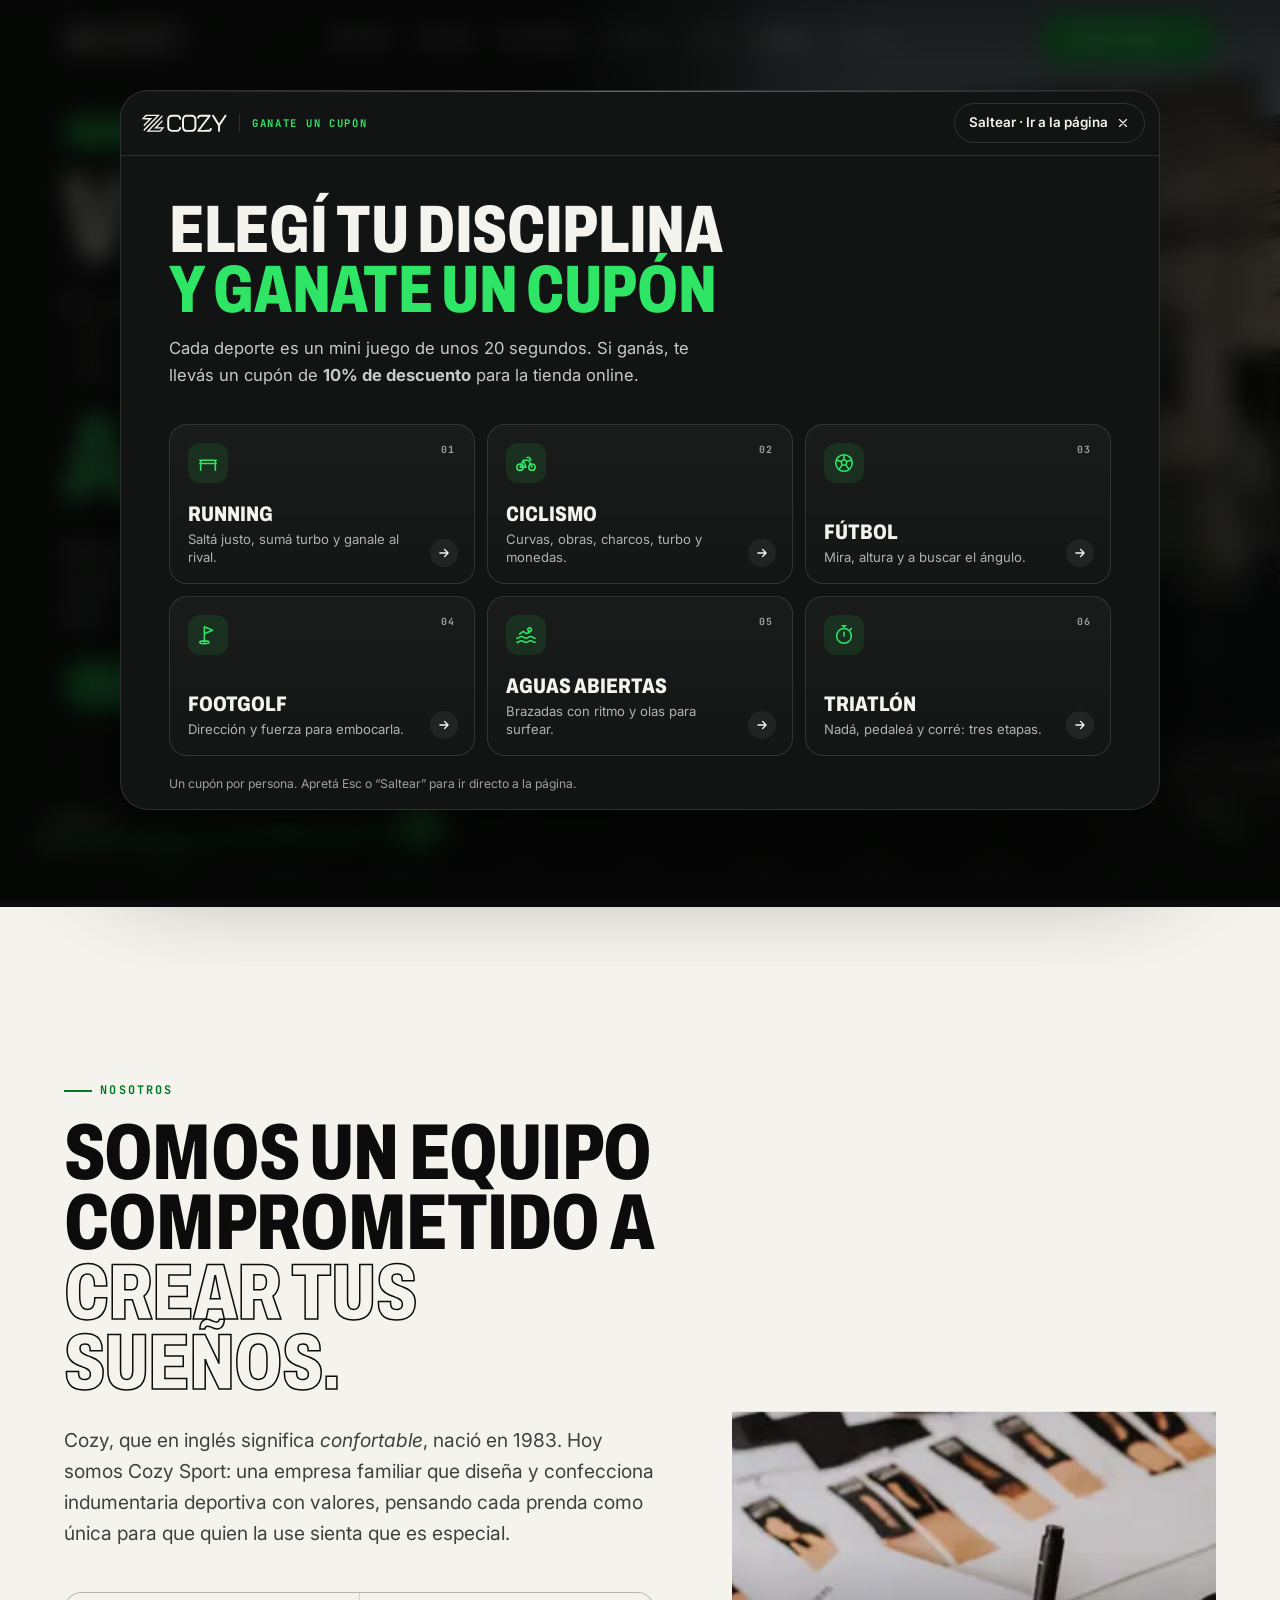
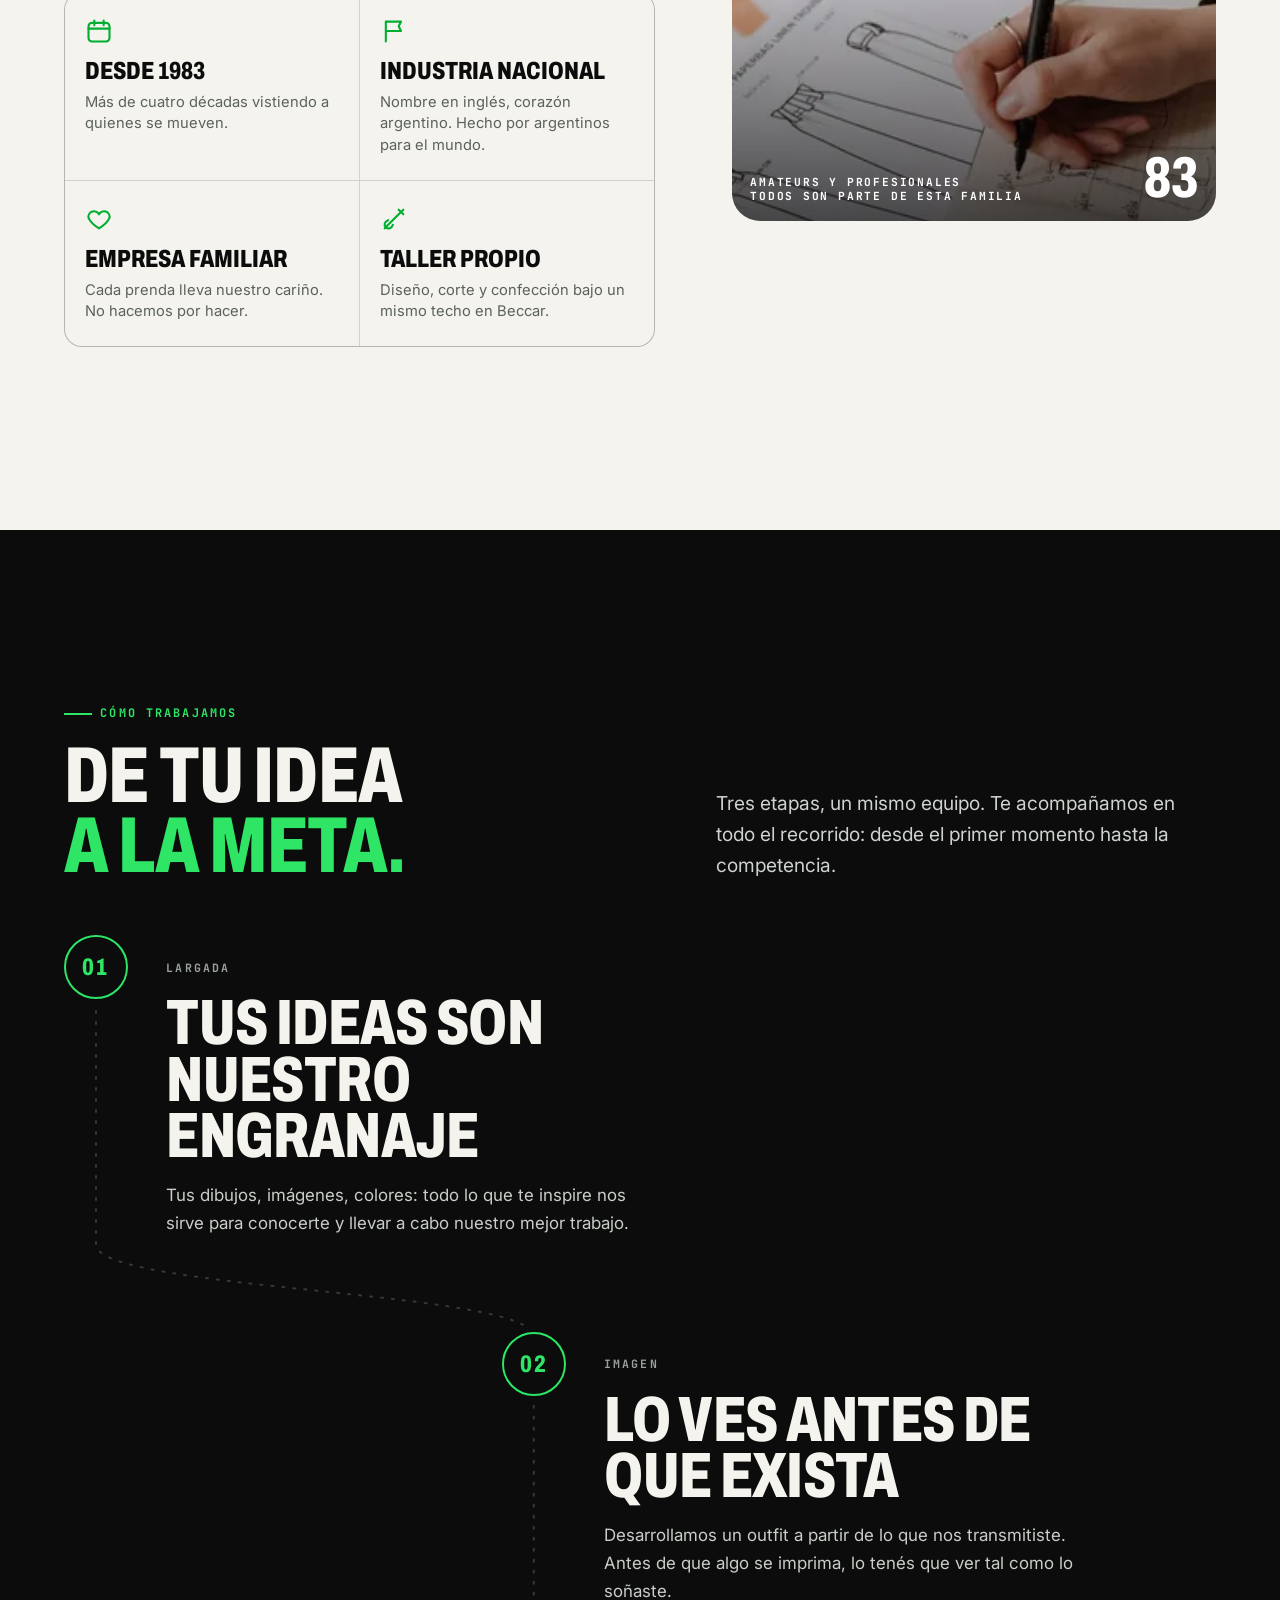
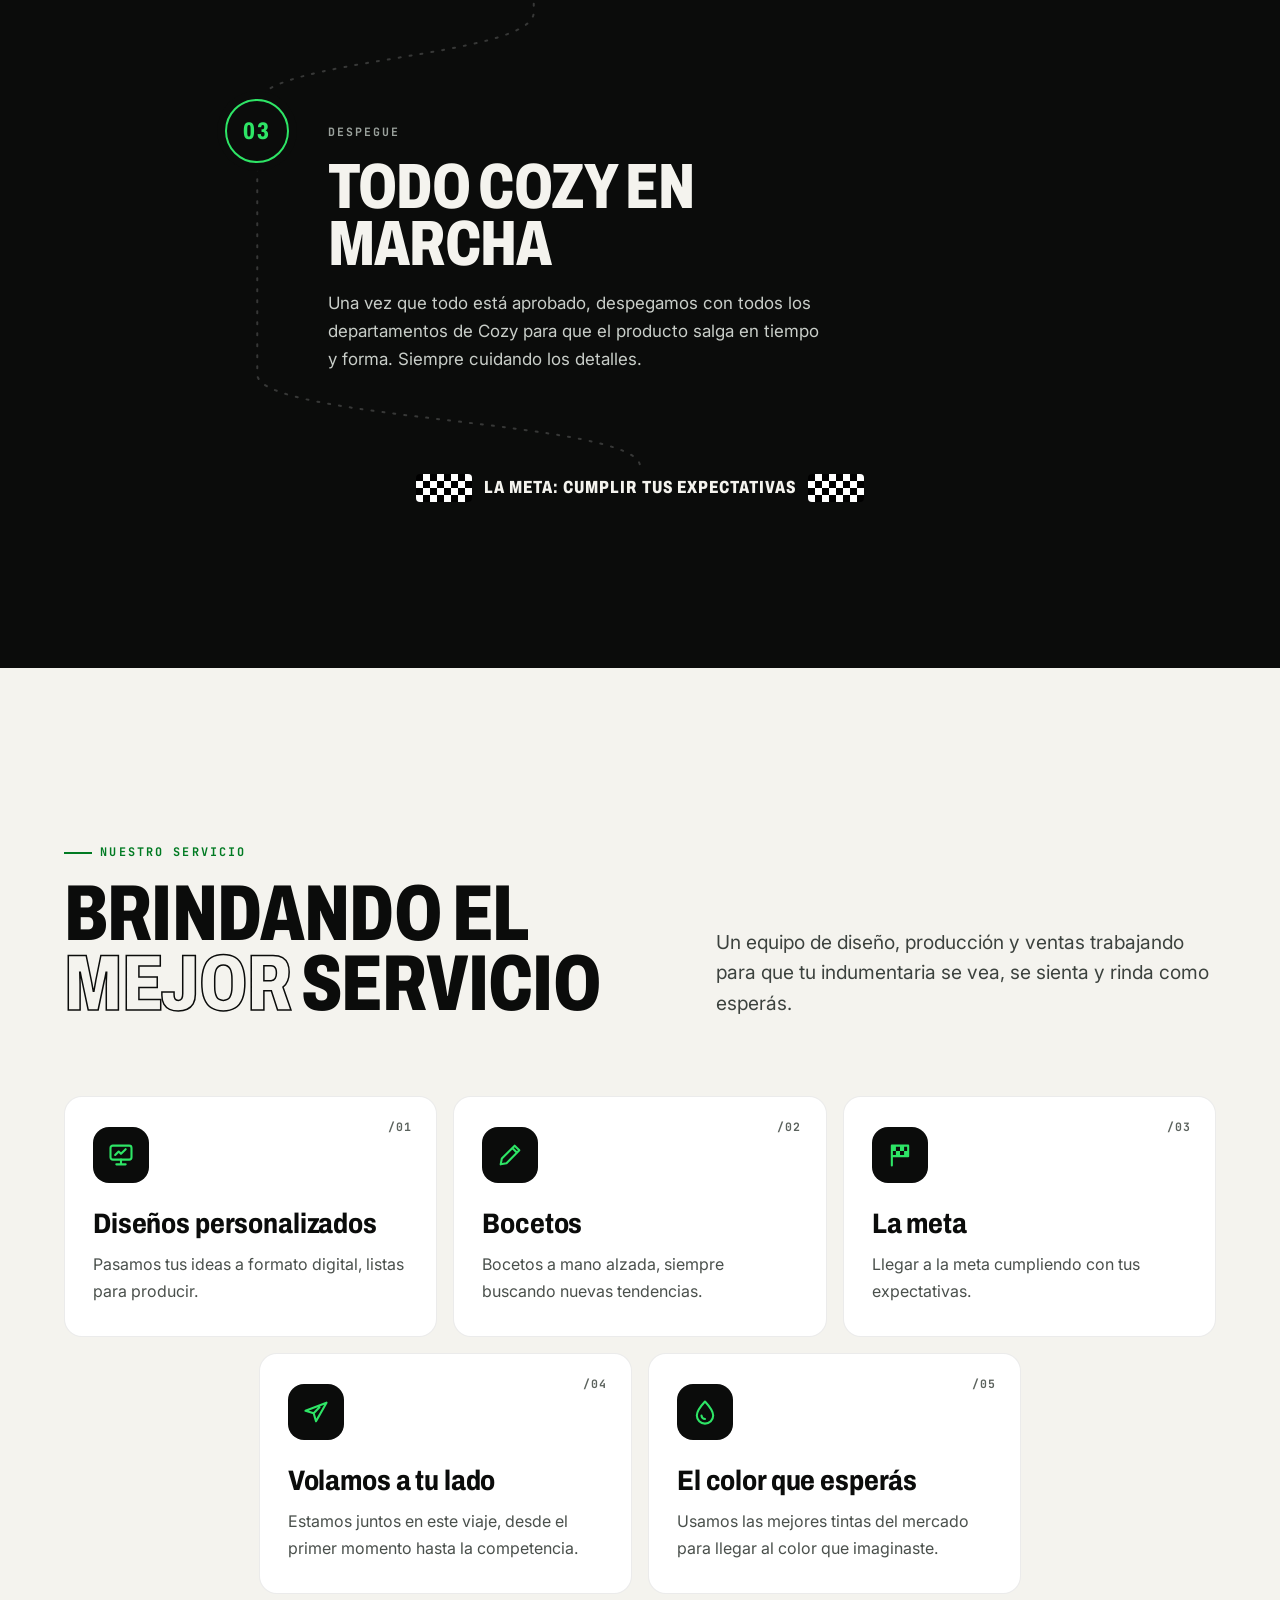
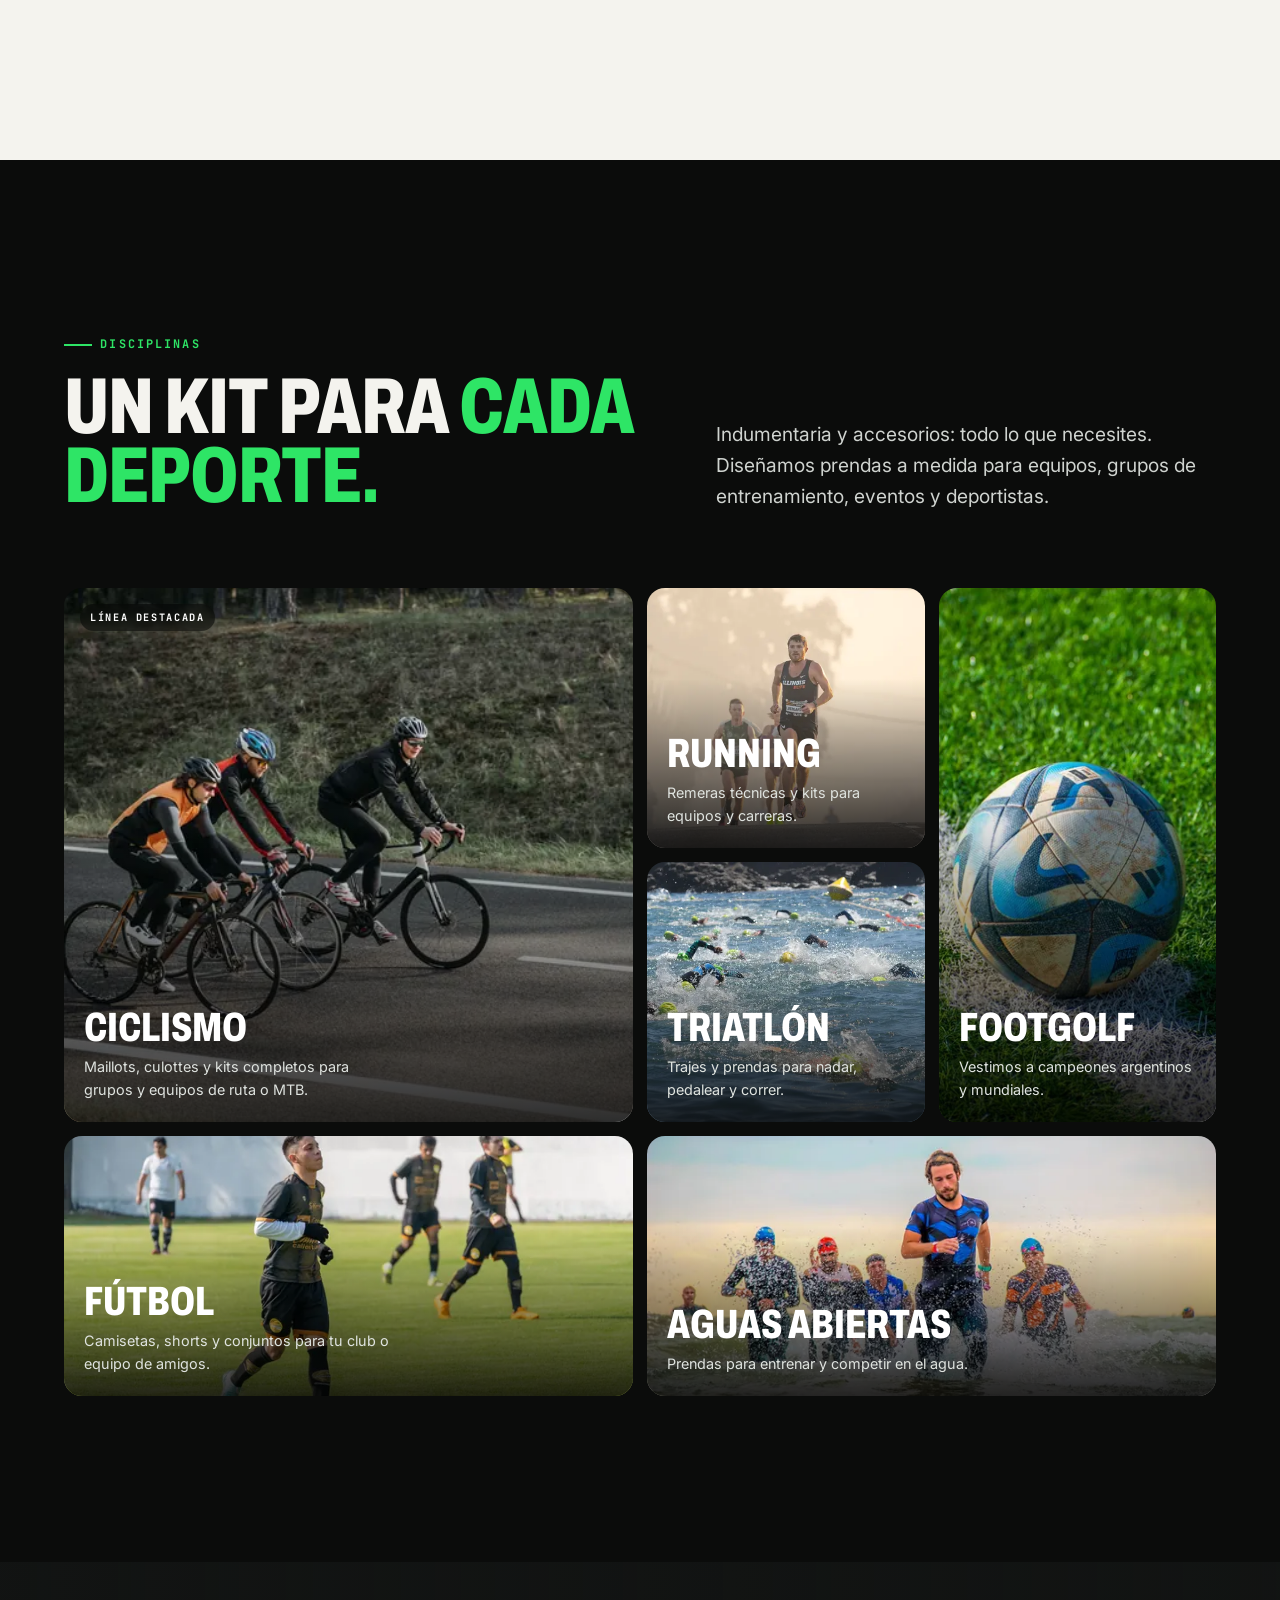
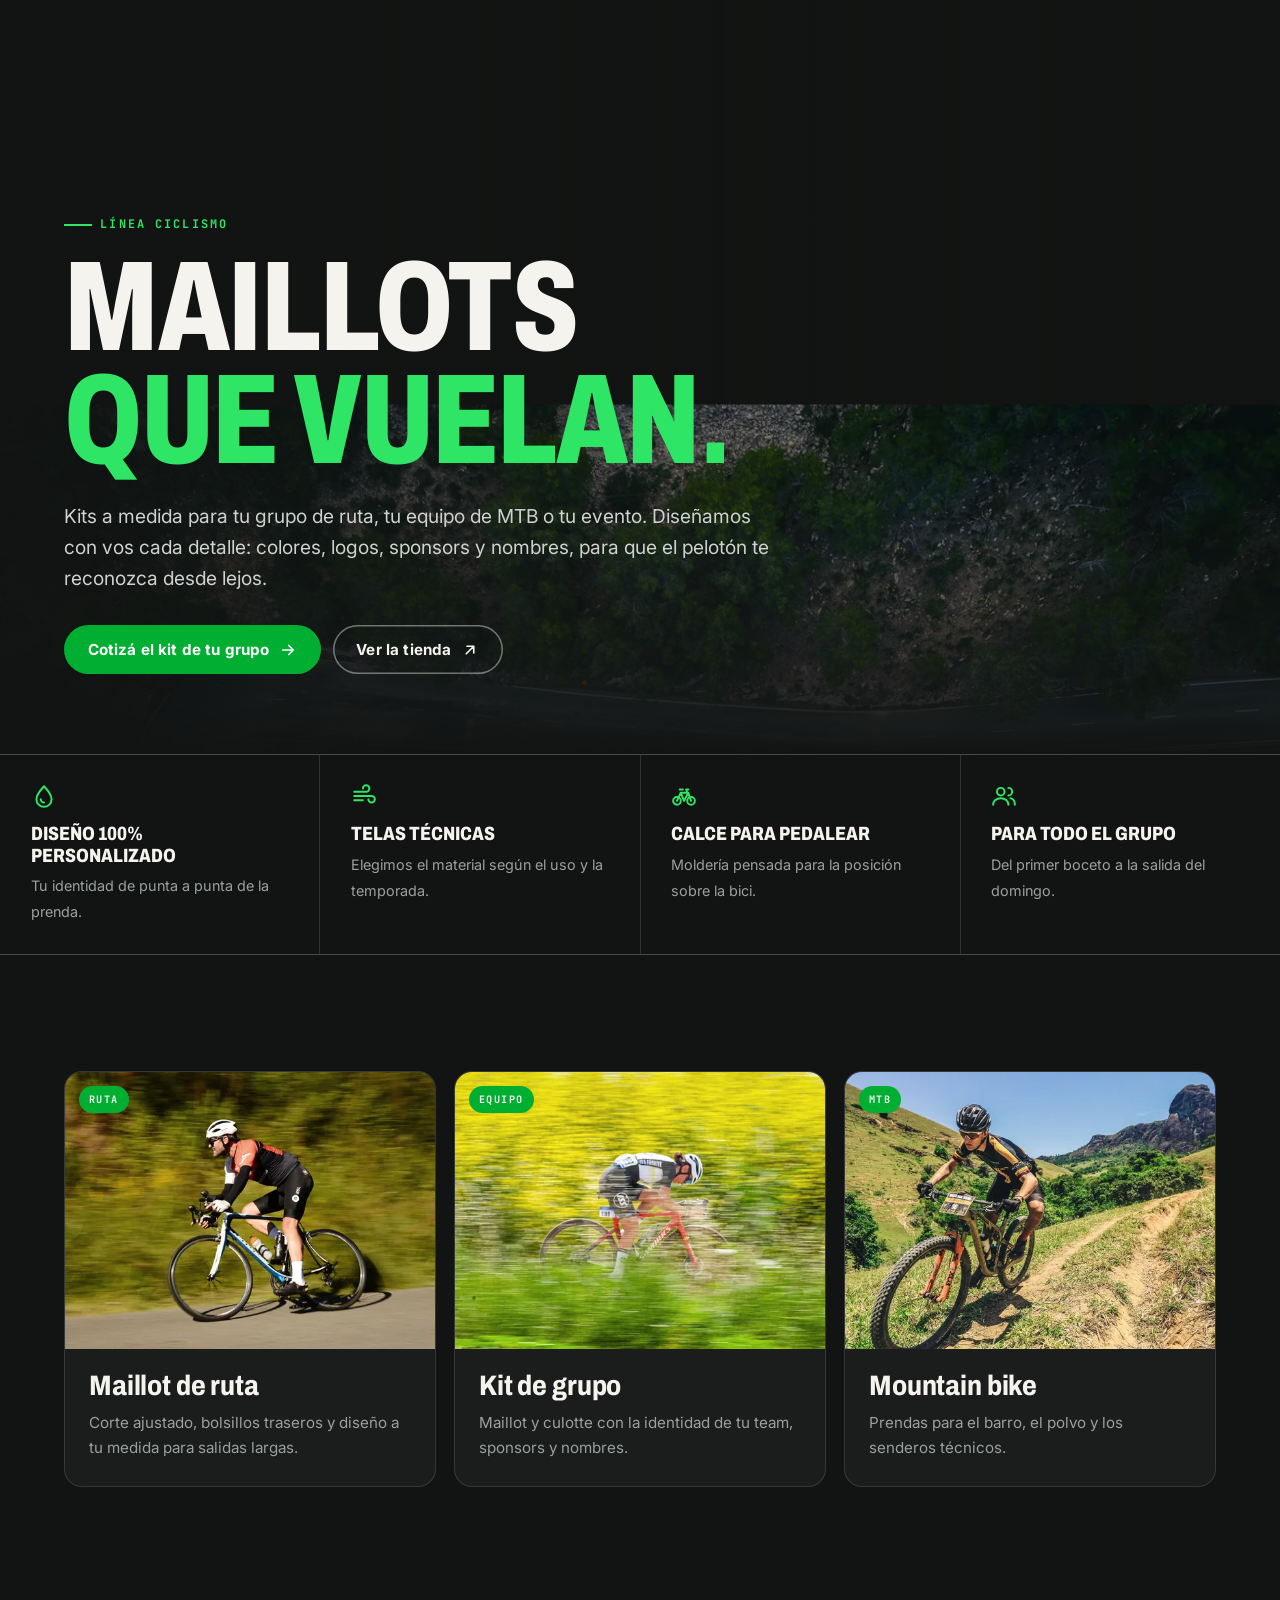
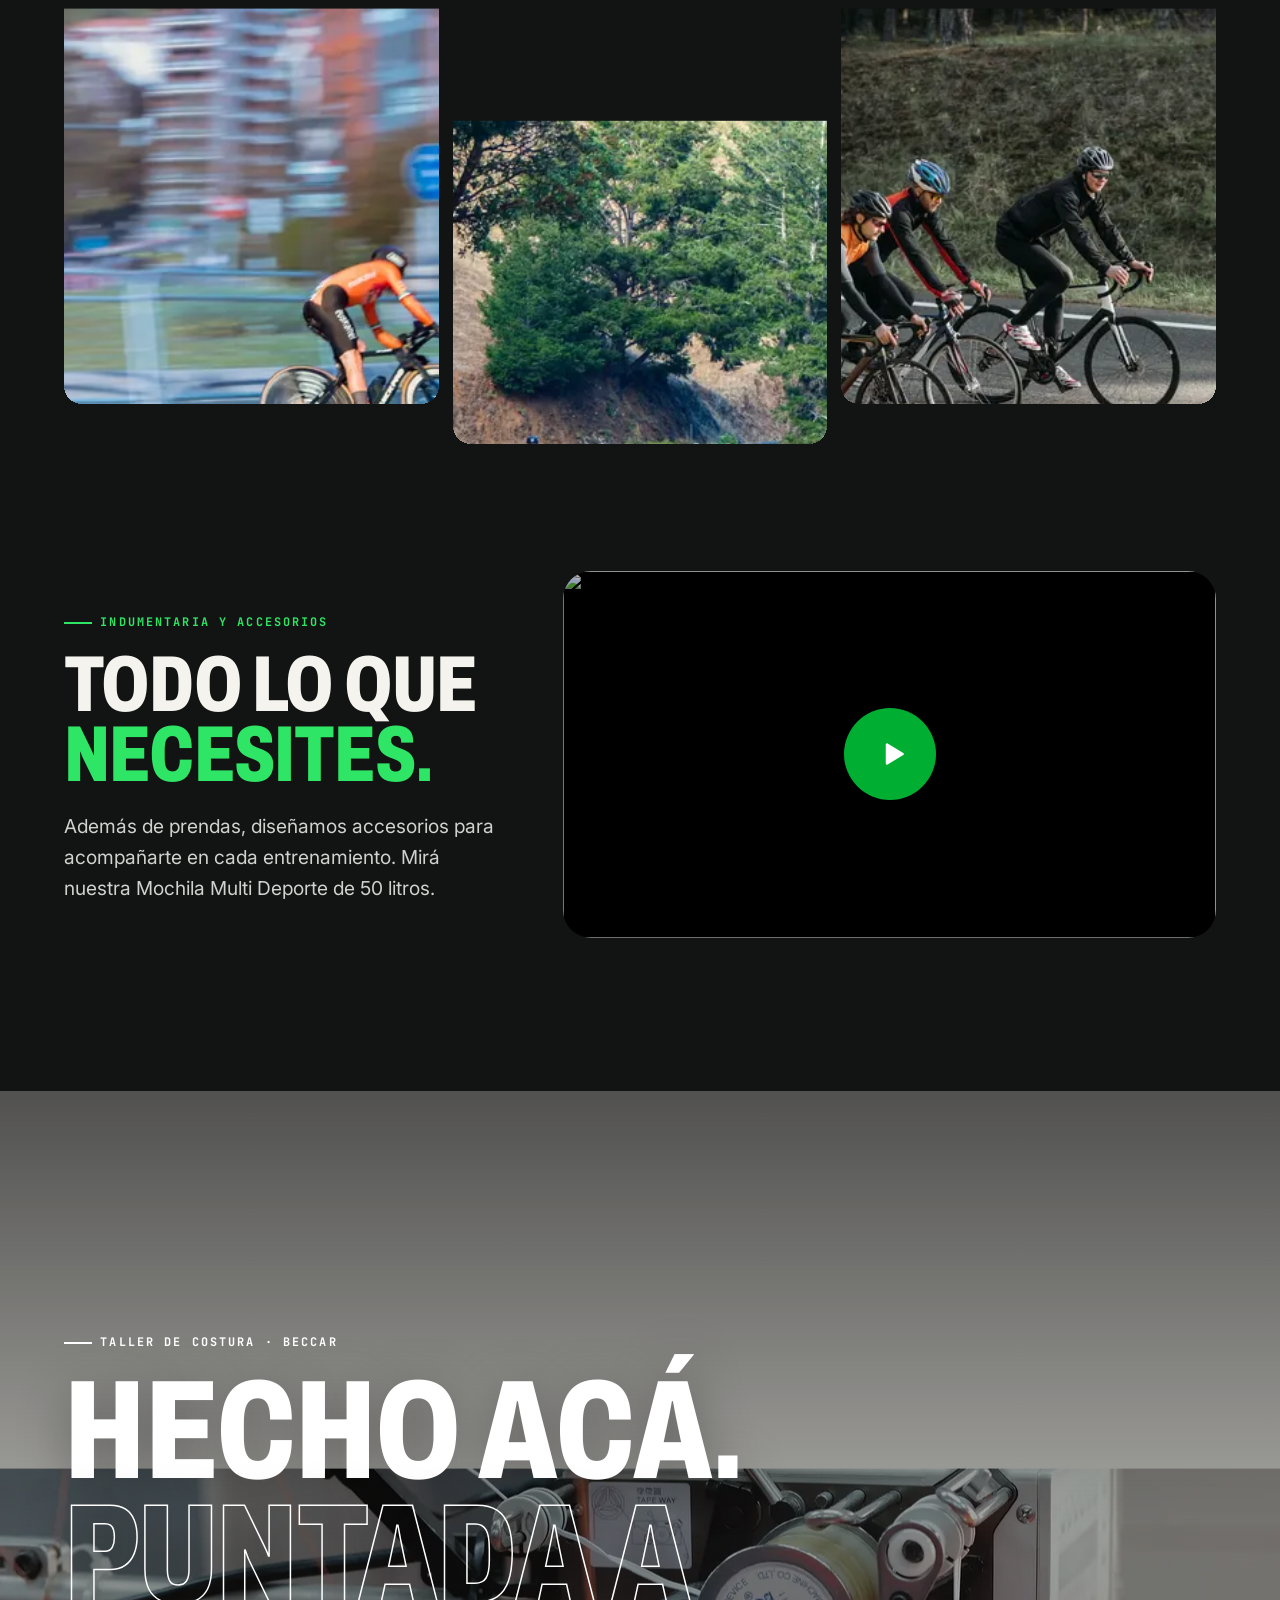
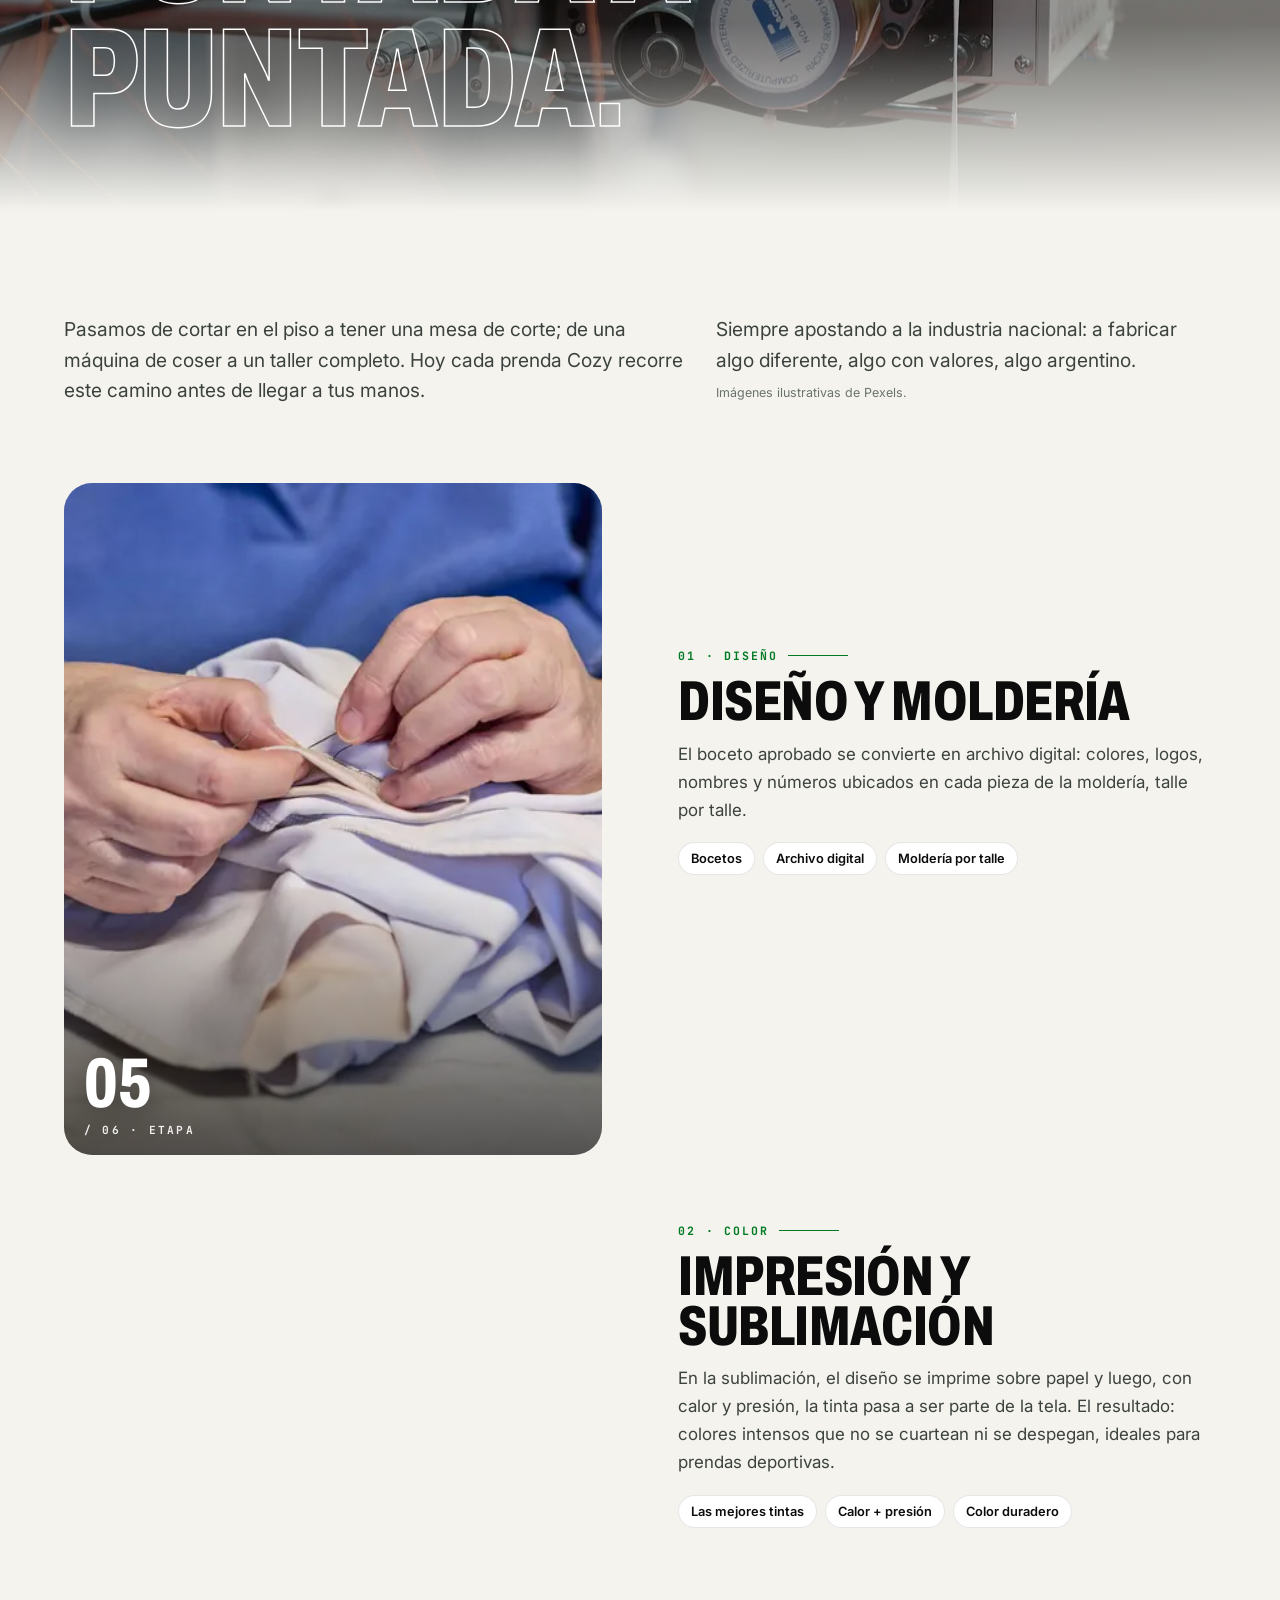
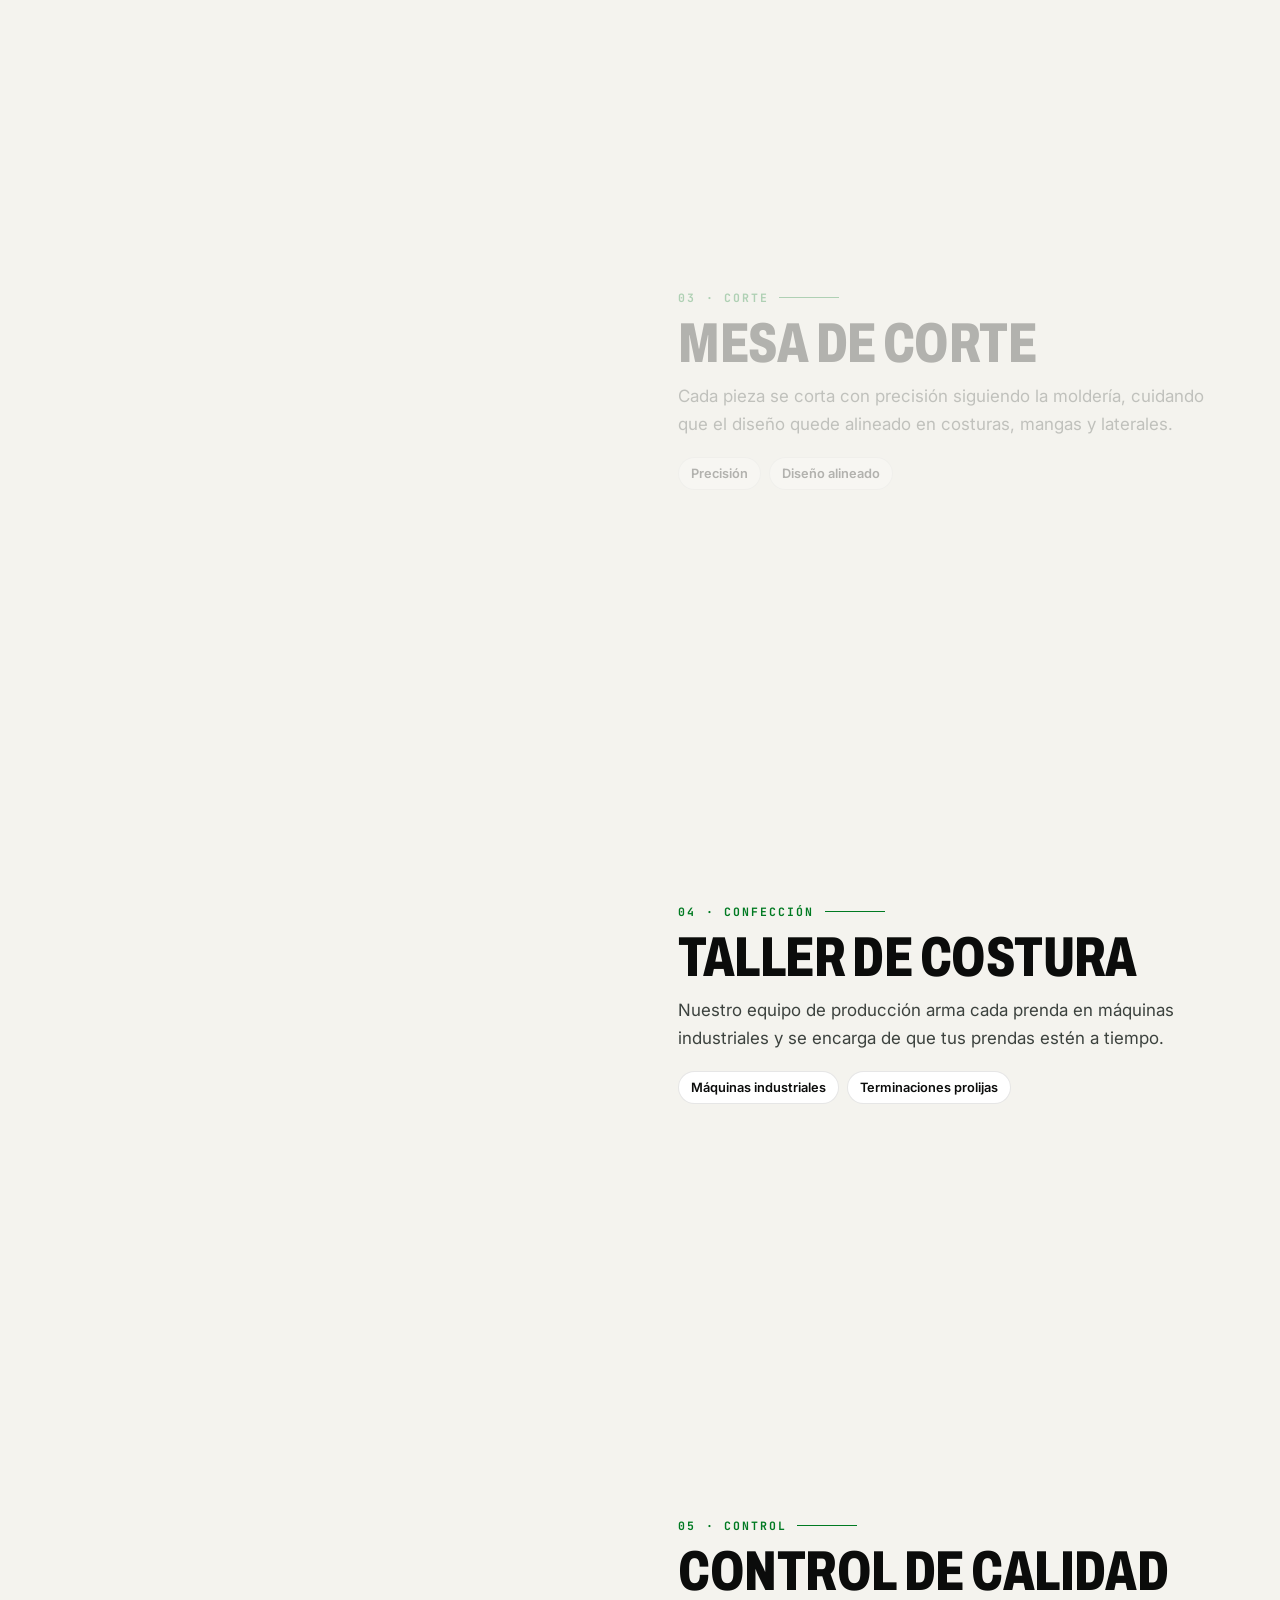
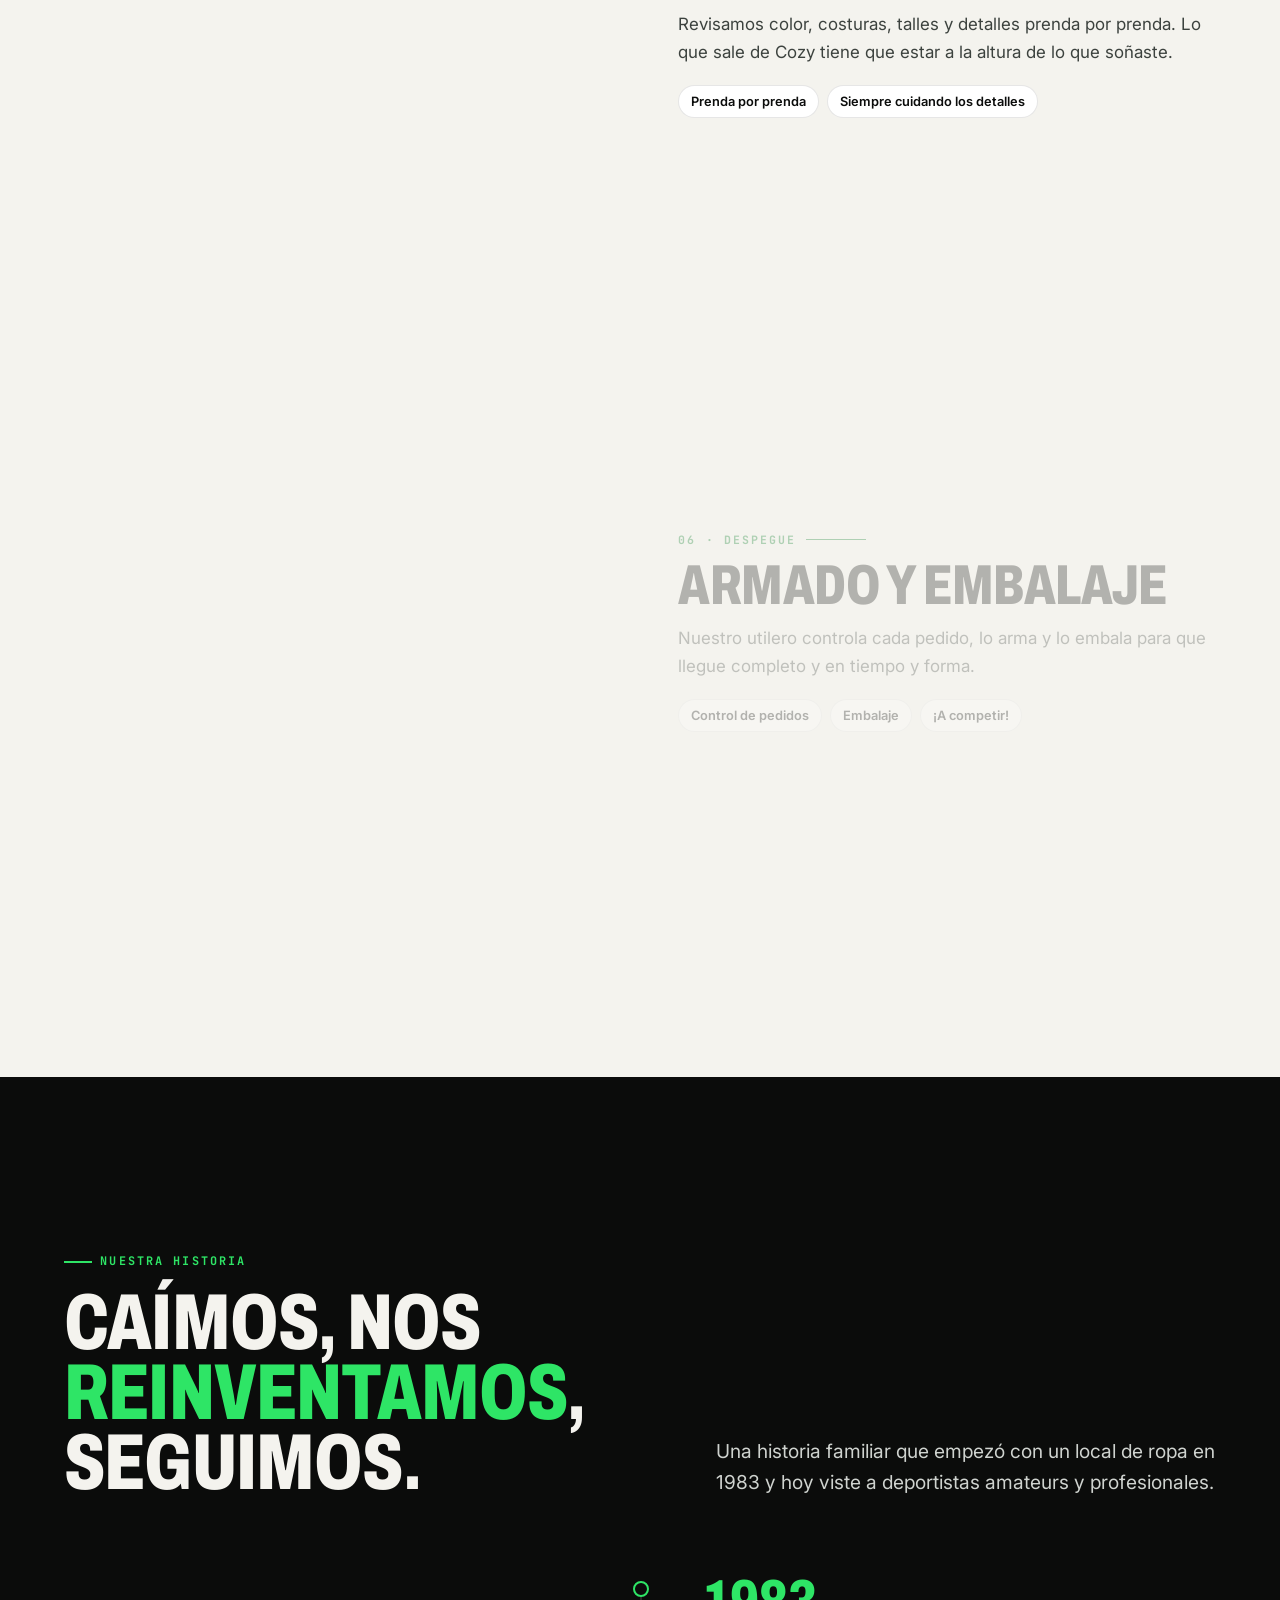
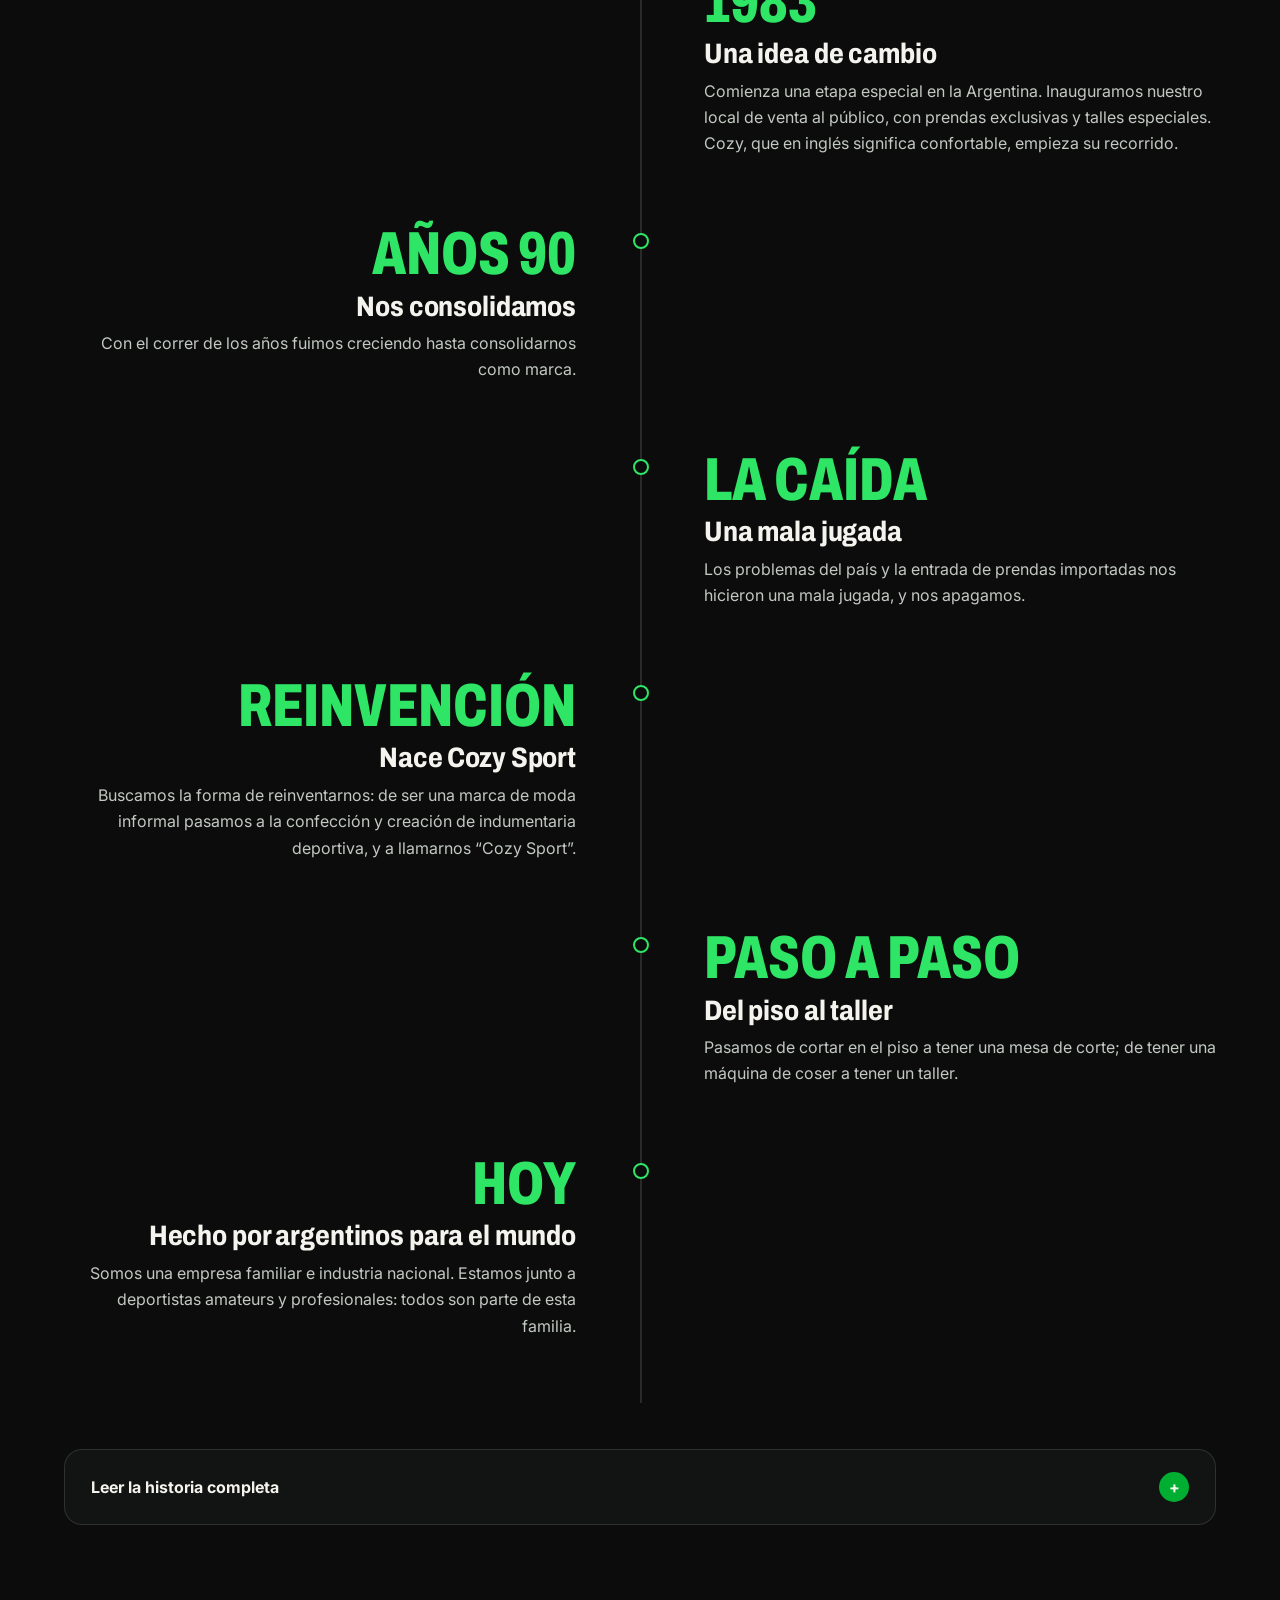
==== commit 17519de0: "Juego del cupón en la página principal" ====
--- a/index.html
+++ b/index.html
@@ -25,6 +25,7 @@
 <script type="application/ld+json">
 {"@context":"https://schema.org","@type":"ClothingStore","name":"Cozy Sport SA","description":"Indumentaria deportiva personalizada. Industria nacional desde 1983.","foundingDate":"1983","email":"info@cozysport.com","telephone":["+54 11 4723-3355","+54 11 4723-2255","+54 11 4723-3373"],"url":"https://cozysport.com/","address":{"@type":"PostalAddress","streetAddress":"Uruguay 3442","addressLocality":"Beccar","addressRegion":"Buenos Aires","postalCode":"1643","addressCountry":"AR"},"sameAs":["https://instagram.com/cozysport","https://www.facebook.com/cozysport","https://twitter.com/cozysport","https://www.youtube.com/channel/UCqqrq2bQ2Q-Dgik3gxvm1Yw","https://tiendacozy.com/"]}
 </script>
+<link rel="stylesheet" href="assets/css/juego.css?v=ec46112deb">
 </head>
 <body>
 <a class="skip" href="#main">Saltar al contenido</a>
@@ -468,6 +469,7 @@
   </div>
 </footer>
 
+<script src="assets/js/juego.js?v=74a14dc5eb" defer></script>
 <script src="assets/js/main.js?v=35f235679a" defer></script>
 </body>
 </html>
--- a/assets/css/juego.css
+++ b/assets/css/juego.css
@@ -0,0 +1,155 @@
+/* =========================================================
+   Cozy Sport — juego "Ganate un cupón" (solo lo carga juego.html)
+   ========================================================= */
+html.cj-lock,html.cj-lock body{overflow:hidden!important;overscroll-behavior:none}
+.cj{position:fixed;inset:0;z-index:400;display:grid;place-items:center;padding:24px;background:rgba(6,7,6,.74);-webkit-backdrop-filter:blur(12px) saturate(.9);backdrop-filter:blur(12px) saturate(.9);opacity:0;visibility:hidden;transition:opacity .45s var(--ease),visibility .45s}
+.cj.open{opacity:1;visibility:visible}
+.cj[hidden]{display:none}
+.cj-box{position:relative;width:min(1040px,100%);height:min(720px,calc(100dvh - 48px));display:flex;flex-direction:column;background:var(--ink-2);border:1px solid var(--line);border-radius:var(--r-lg);overflow:hidden;box-shadow:0 40px 120px rgba(0,0,0,.6);transform:translateY(18px) scale(.985);transition:transform .6s var(--ease)}
+.cj.open .cj-box{transform:none}
+.cj-box::before{content:"";position:absolute;inset:0 0 auto;height:1px;background:linear-gradient(90deg,transparent,rgba(46,229,102,.6),transparent);z-index:2}
+.cj-top{display:flex;align-items:center;justify-content:space-between;gap:12px;padding:12px 14px 12px 20px;border-bottom:1px solid var(--line);flex:none}
+.cj-brand{display:flex;align-items:center;gap:12px;min-width:0}
+.cj-brand svg.wm{width:86px;height:auto;aspect-ratio:3310/710;color:var(--paper);fill:currentColor;flex:none}
+.cj-brand .sep{width:1px;height:18px;background:var(--line)}
+.cj-brand .k{font:700 .66rem/1 var(--mono);letter-spacing:.16em;text-transform:uppercase;color:var(--green-hi);white-space:nowrap;overflow:hidden;text-overflow:ellipsis}
+.cj-acts{display:flex;align-items:center;gap:6px;flex:none}
+.cj-ghost{display:inline-flex;align-items:center;gap:8px;min-height:40px;padding:0 14px;border-radius:999px;border:1px solid var(--line);background:transparent;font:600 .84rem/1 var(--body);color:var(--paper);text-decoration:none;transition:background .25s,border-color .25s}
+.cj-ghost:hover{background:rgba(255,255,255,.06);border-color:rgba(255,255,255,.24)}
+.cj-ghost svg{width:14px;height:14px}
+.cj-ghost.icon{width:40px;padding:0;justify-content:center}
+.cj-back[hidden]{display:none}
+.cj-body{position:relative;flex:1;min-height:0}
+.cj-scr{position:absolute;inset:0;display:none;flex-direction:column}
+.cj-scr.on{display:flex}
+
+/* --- Selección --- */
+.cj-sel{overflow:auto;overscroll-behavior:contain;padding:clamp(22px,4vw,44px) clamp(18px,4vw,48px)}
+.cj-sel h2{font-family:var(--display);font-weight:800;font-stretch:72%;text-transform:uppercase;line-height:.9;font-size:clamp(2.1rem,5.4vw,4.2rem);margin:0;letter-spacing:-.005em}
+.cj-sel h2 em{font-style:normal;color:var(--green-hi)}
+.cj-sel .sub{margin:14px 0 0;color:#c5cac6;font-size:clamp(.92rem,1.4vw,1.04rem);max-width:52ch}
+.cj-have{display:flex;align-items:center;justify-content:space-between;gap:12px;flex-wrap:wrap;margin:18px 0 0;padding:12px 14px;border:1px solid rgba(46,229,102,.35);background:rgba(0,175,49,.08);border-radius:14px;font-size:.9rem}
+.cj-have b{color:var(--green-hi)}
+.cj-have[hidden]{display:none}
+.cj-grid{display:grid;grid-template-columns:repeat(3,1fr);gap:12px;margin-top:clamp(20px,3.4vw,34px)}
+.cj-card{position:relative;display:flex;flex-direction:column;align-items:flex-start;gap:6px;text-align:left;padding:18px 18px 16px;min-height:150px;border-radius:var(--r);border:1px solid var(--line);background:linear-gradient(180deg,rgba(255,255,255,.035),rgba(255,255,255,.01));transition:border-color .3s,background .3s,transform .4s var(--ease)}
+.cj-card:hover{border-color:rgba(46,229,102,.55);background:linear-gradient(180deg,rgba(0,175,49,.12),rgba(0,175,49,.03));transform:translateY(-2px)}
+.cj-card .ic{width:40px;height:40px;display:grid;place-items:center;border-radius:12px;background:rgba(46,229,102,.1);color:var(--green-hi);margin-bottom:auto}
+.cj-card .ic svg{width:22px;height:22px;fill:none;stroke:currentColor;stroke-width:1.7;stroke-linecap:round;stroke-linejoin:round}
+.cj-card .n{font:700 .62rem/1 var(--mono);letter-spacing:.16em;color:var(--muted);position:absolute;top:20px;right:18px}
+.cj-card .t{font-family:var(--display);font-weight:800;font-stretch:78%;text-transform:uppercase;font-size:1.32rem;line-height:1;margin-top:14px}
+.cj-card .d{font-size:.82rem;line-height:1.4;color:#aeb4af;padding-right:34px}
+.cj-card .go{position:absolute;right:16px;bottom:16px;width:28px;height:28px;border-radius:50%;display:grid;place-items:center;background:rgba(255,255,255,.06);transition:background .3s,color .3s}
+.cj-card .go svg{width:14px;height:14px}
+.cj-card:hover .go{background:var(--green);color:#fff}
+.cj-card.won::after{content:"✓";position:absolute;top:16px;right:16px;width:20px;height:20px;border-radius:50%;background:var(--green);color:#fff;font:700 .7rem/20px var(--body);text-align:center}
+.cj-card.won .n{display:none}
+.cj-foot{margin:18px 0 0;font-size:.76rem;color:var(--muted)}
+
+/* --- Juego --- */
+.cj-stage{position:relative;flex:1;min-height:0;touch-action:none;-webkit-user-select:none;user-select:none;-webkit-touch-callout:none}
+.cj-stage canvas{position:absolute;inset:0;width:100%;height:100%;display:block;touch-action:none}
+.cj-ctrl{flex:none;display:flex;gap:10px;padding:10px 12px calc(10px + env(safe-area-inset-bottom));border-top:1px solid var(--line);background:var(--ink-2);touch-action:none;-webkit-user-select:none;user-select:none}
+.cj-ctrl[hidden]{display:none}
+.cj-key{flex:1;min-height:58px;display:flex;flex-direction:column;align-items:center;justify-content:center;gap:4px;border-radius:14px;border:1px solid var(--line);background:rgba(255,255,255,.04);color:var(--paper);font:700 .95rem/1 var(--display);font-stretch:82%;letter-spacing:.04em;text-transform:uppercase;touch-action:none;-webkit-tap-highlight-color:transparent;transition:background .12s,border-color .12s,transform .12s}
+.cj-key.main{flex:1.5;background:var(--green);border-color:var(--green);color:#fff}
+.cj-key.on{transform:scale(.97);background:rgba(46,229,102,.22);border-color:var(--green-hi)}
+.cj-key.main.on{background:var(--green-deep)}
+.cj-key kbd{font:700 .6rem/1 var(--mono);letter-spacing:.08em;opacity:.6;text-transform:none}
+.cj-hint{flex:1;display:flex;align-items:center;justify-content:center;min-height:58px;font-size:.86rem;color:#c5cac6;text-align:center}
+@media (hover:none){.cj-key kbd{display:none}}
+
+/* Tarjetas sobre el lienzo (cómo se juega / pausa) */
+.cj-card2{position:absolute;inset:0;display:grid;place-items:center;padding:18px;background:rgba(11,12,11,.55);z-index:3}
+.cj-card2[hidden]{display:none}
+.cj-card2>div{width:min(420px,100%);padding:24px 22px;border-radius:var(--r);background:rgba(18,20,19,.94);border:1px solid var(--line);box-shadow:0 20px 60px rgba(0,0,0,.5)}
+.cj-card2 .k{font:700 .64rem/1 var(--mono);letter-spacing:.16em;text-transform:uppercase;color:var(--green-hi);margin:0 0 10px}
+.cj-card2 h3{font-family:var(--display);font-weight:800;font-stretch:76%;text-transform:uppercase;font-size:clamp(1.6rem,4.6vw,2.2rem);line-height:.95;margin:0 0 10px}
+.cj-card2 p{margin:0 0 6px;color:#c5cac6;font-size:.92rem;line-height:1.5}
+.cj-card2 ul{list-style:none;padding:0;margin:14px 0 14px;display:grid;gap:8px}
+.cj-card2 .tip{margin:0 0 18px;padding:10px 12px;border-radius:12px;background:rgba(46,229,102,.08);border:1px solid rgba(46,229,102,.22);color:#d9f5e1;font-size:.84rem;line-height:1.45}
+.cj-card2 .tip::before{content:"Tip · ";font:700 .62rem/1 var(--mono);letter-spacing:.14em;text-transform:uppercase;color:var(--green-hi)}
+.cj-card2 .tip[hidden]{display:none}
+.cj-card2 li{display:flex;gap:10px;align-items:baseline;font-size:.88rem;color:#dfe2df}
+.cj-card2 li kbd,.cj-res kbd{flex:none;font:700 .66rem/1 var(--mono);padding:5px 7px;border-radius:6px;background:rgba(255,255,255,.08);border:1px solid var(--line);color:var(--paper)}
+.cj-only-touch{display:none}
+@media (hover:none){.cj-only-touch{display:flex}.cj-only-kb{display:none!important}.cj-foot .cj-only-touch{display:inline}}
+
+/* Botones */
+.cj-btn{display:inline-flex;align-items:center;justify-content:center;gap:10px;min-height:50px;padding:0 22px;border-radius:999px;border:0;background:var(--green);color:#fff;font:700 .95rem/1 var(--body);text-decoration:none;transition:background .25s,transform .25s var(--ease)}
+.cj-btn:hover{background:var(--green-deep)}
+.cj-btn svg{width:16px;height:16px}
+.cj-btn.alt{background:rgba(255,255,255,.07);border:1px solid var(--line);color:var(--paper)}
+.cj-btn.alt:hover{background:rgba(255,255,255,.12)}
+.cj-btn.wide{width:100%}
+
+/* --- Resultado --- */
+.cj-res{overflow:auto;overscroll-behavior:contain;align-items:center;justify-content:center;padding:28px 18px;text-align:center}
+.cj-res>div{width:min(480px,100%);margin:auto}
+.cj-res .k{font:700 .66rem/1 var(--mono);letter-spacing:.16em;text-transform:uppercase;color:var(--green-hi);margin:0 0 12px}
+.cj-res h2{font-family:var(--display);font-weight:800;font-stretch:72%;text-transform:uppercase;font-size:clamp(2.4rem,7vw,3.8rem);line-height:.9;margin:0}
+.cj-res .txt{margin:12px auto 0;color:#c5cac6;max-width:40ch;font-size:.95rem}
+.cj-tk{position:relative;margin:24px 0 18px;display:grid;grid-template-columns:auto 1fr;align-items:stretch;border-radius:16px;background:var(--paper);color:var(--ink);text-align:left;overflow:hidden;
+  -webkit-mask:radial-gradient(circle 10px at var(--cut) 0,transparent 98%,#000) top/100% 51% no-repeat,radial-gradient(circle 10px at var(--cut) 100%,transparent 98%,#000) bottom/100% 51% no-repeat;
+  mask:radial-gradient(circle 10px at var(--cut) 0,transparent 98%,#000) top/100% 51% no-repeat,radial-gradient(circle 10px at var(--cut) 100%,transparent 98%,#000) bottom/100% 51% no-repeat;--cut:104px}
+.cj-tk .pc{width:104px;display:grid;place-items:center;align-content:center;gap:2px;background:var(--green);color:#fff;padding:16px 8px;border-right:2px dashed rgba(255,255,255,.55)}
+.cj-tk .pc b{font:800 2.2rem/.9 var(--display);font-stretch:72%}
+.cj-tk .pc span{font:700 .6rem/1 var(--mono);letter-spacing:.16em}
+.cj-tk .tki{padding:16px 18px;min-width:0}
+.cj-tk .lbl{font:700 .58rem/1 var(--mono);letter-spacing:.16em;text-transform:uppercase;color:var(--muted-dark)}
+.cj-tk .code{font:700 clamp(1.2rem,4.6vw,1.6rem)/1.1 var(--mono);letter-spacing:.06em;margin:6px 0 8px;word-break:break-all}
+.cj-tk .meta{font-size:.76rem;color:var(--muted-dark)}
+.cj-row{display:flex;gap:10px;flex-wrap:wrap;justify-content:center}
+.cj-row .cj-btn{flex:1 1 180px}
+.cj-row2{margin-top:14px;display:flex;gap:6px;justify-content:center;flex-wrap:wrap}
+.cj-link{background:none;border:0;color:#c5cac6;font:600 .86rem/1 var(--body);padding:10px 12px;border-radius:8px;text-decoration:underline;text-underline-offset:3px;text-decoration-color:rgba(255,255,255,.25)}
+.cj-link:hover{color:#fff}
+.cj-small{font-size:.74rem;color:var(--muted);margin:14px 0 0}
+
+/* --- Botón flotante --- */
+.cj-fab{position:fixed;left:max(16px,env(safe-area-inset-left));bottom:max(16px,env(safe-area-inset-bottom));z-index:95;display:inline-flex;align-items:stretch;height:46px;padding:0;border:0;background:none;color:var(--paper);cursor:pointer;-webkit-tap-highlight-color:transparent;filter:drop-shadow(0 10px 22px rgba(0,0,0,.28)) drop-shadow(0 2px 4px rgba(0,0,0,.18));transform:translateY(0);opacity:1;transition:opacity .4s,transform .4s var(--ease),filter .3s}
+.cj-fab .a,.cj-fab .b{display:flex;align-items:center;background:#131514;transition:background .3s,box-shadow .3s}
+.cj-fab .a{box-shadow:inset 1px 0 0 rgba(255,255,255,.09),inset 0 1px 0 rgba(255,255,255,.09),inset 0 -1px 0 rgba(255,255,255,.09)}
+.cj-fab .b{box-shadow:inset -1px 0 0 rgba(255,255,255,.09),inset 0 1px 0 rgba(255,255,255,.09),inset 0 -1px 0 rgba(255,255,255,.09)}
+.cj-fab .a{gap:10px;padding:0 14px 0 15px;border-radius:12px 0 0 12px;font:600 .84rem/1 var(--body);letter-spacing:-.005em;white-space:nowrap;-webkit-mask:radial-gradient(circle 5px at 100% 0,#0000 96%,#000) top/100% 51% no-repeat,radial-gradient(circle 5px at 100% 100%,#0000 96%,#000) bottom/100% 51% no-repeat;mask:radial-gradient(circle 5px at 100% 0,#0000 96%,#000) top/100% 51% no-repeat,radial-gradient(circle 5px at 100% 100%,#0000 96%,#000) bottom/100% 51% no-repeat}
+.cj-fab .b{position:relative;padding:0 15px 0 13px;border-radius:0 12px 12px 0;font:700 .98rem/1 var(--display);letter-spacing:-.01em;color:var(--hi,#2ee566);-webkit-mask:radial-gradient(circle 5px at 0 0,#0000 96%,#000) top/100% 51% no-repeat,radial-gradient(circle 5px at 0 100%,#0000 96%,#000) bottom/100% 51% no-repeat;mask:radial-gradient(circle 5px at 0 0,#0000 96%,#000) top/100% 51% no-repeat,radial-gradient(circle 5px at 0 100%,#0000 96%,#000) bottom/100% 51% no-repeat}
+.cj-fab .b::before{content:"";position:absolute;left:0;top:9px;bottom:9px;border-left:1px dashed rgba(255,255,255,.2)}
+.cj-fab .b small{font:500 .62rem/1 var(--body);color:rgba(244,243,238,.5);margin-right:4px;letter-spacing:.02em}
+.cj-fab .ico{width:18px;height:18px;flex:none;color:var(--hi,#2ee566)}
+.cj-fab .ico svg{width:100%;height:100%;display:block;fill:none;stroke:currentColor;stroke-width:1.6;stroke-linejoin:round;stroke-linecap:round}
+.cj-fab:hover{transform:translateY(-2px);filter:drop-shadow(0 14px 26px rgba(0,0,0,.34)) drop-shadow(0 2px 4px rgba(0,0,0,.2))}
+.cj-fab:hover .a,.cj-fab:hover .b{background:#1b1e1c}
+.cj-fab:hover .b{color:#5cf08a}
+.cj-fab:active{transform:translateY(0) scale(.97);transition-duration:.12s}
+.cj-fab:focus-visible{outline:none}
+.cj-fab:focus-visible .a,.cj-fab:focus-visible .b{box-shadow:inset 0 0 0 1.5px var(--hi,#2ee566)}
+.cj-fab.off,.cj-fab.avoid{opacity:0;transform:translateY(20px);pointer-events:none}
+.cj-fab.avoid{transform:none;transition-duration:.25s}
+@keyframes cjSpin{to{transform:rotate(360deg)}}
+
+@media (max-width:820px){.cj-grid{grid-template-columns:repeat(2,1fr)}}
+@media (max-width:640px){
+  .cj{padding:0}
+  .cj-box{width:100%;height:100%;border-radius:0;border:0}
+  .cj-top{padding:8px 8px 8px 14px;padding-top:max(8px,env(safe-area-inset-top))}
+  .cj-brand svg.wm{width:70px}
+  .cj-skip .lg{display:none}
+  .cj-grid{gap:8px}
+  .cj-card{min-height:128px;padding:14px 13px 12px}
+  .cj-card .ic{width:34px;height:34px;border-radius:10px}
+  .cj-card .ic svg{width:19px;height:19px}
+  .cj-card .t{font-size:1.12rem;margin-top:10px}
+  .cj-card .d{font-size:.74rem;padding-right:0}
+  .cj-card .go{display:none}
+  .cj-card .n{top:16px;right:13px}
+  .cj-fab{height:42px}
+  .cj-fab .a{font-size:.8rem;gap:8px;padding:0 12px 0 13px}
+  .cj-fab .b{font-size:.9rem;padding:0 13px 0 11px}
+}
+@media (max-width:380px){.cj-brand .sep,.cj-brand .k{display:none}.cj-sel{padding-inline:14px}}
+@media (min-width:641px){.cj-skip .sm{display:none}}
+@media (prefers-reduced-motion:reduce){
+  .cj,.cj-box,.cj-card,.cj-fab{transition:opacity .2s linear!important}
+  .cj-box,.cj.open .cj-box{transform:none}
+  .cj-card:hover{transform:none}
+}
